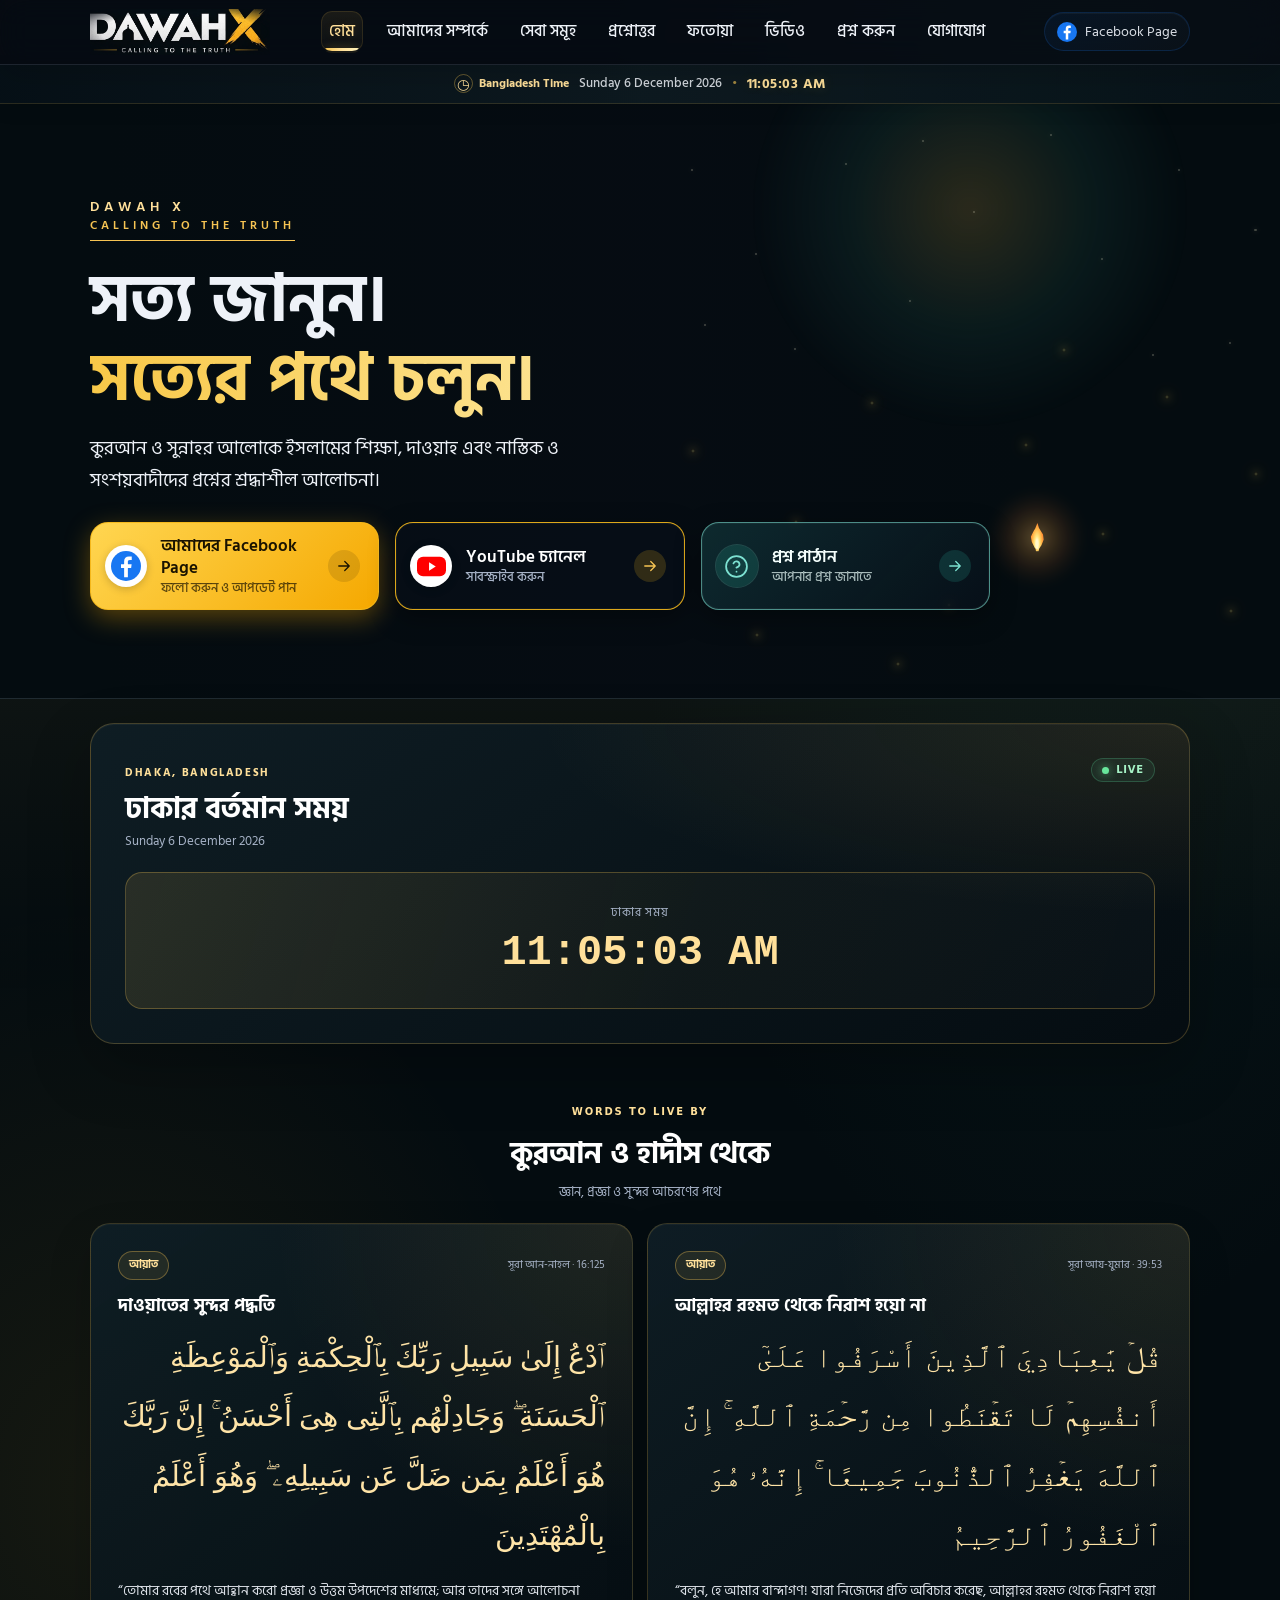
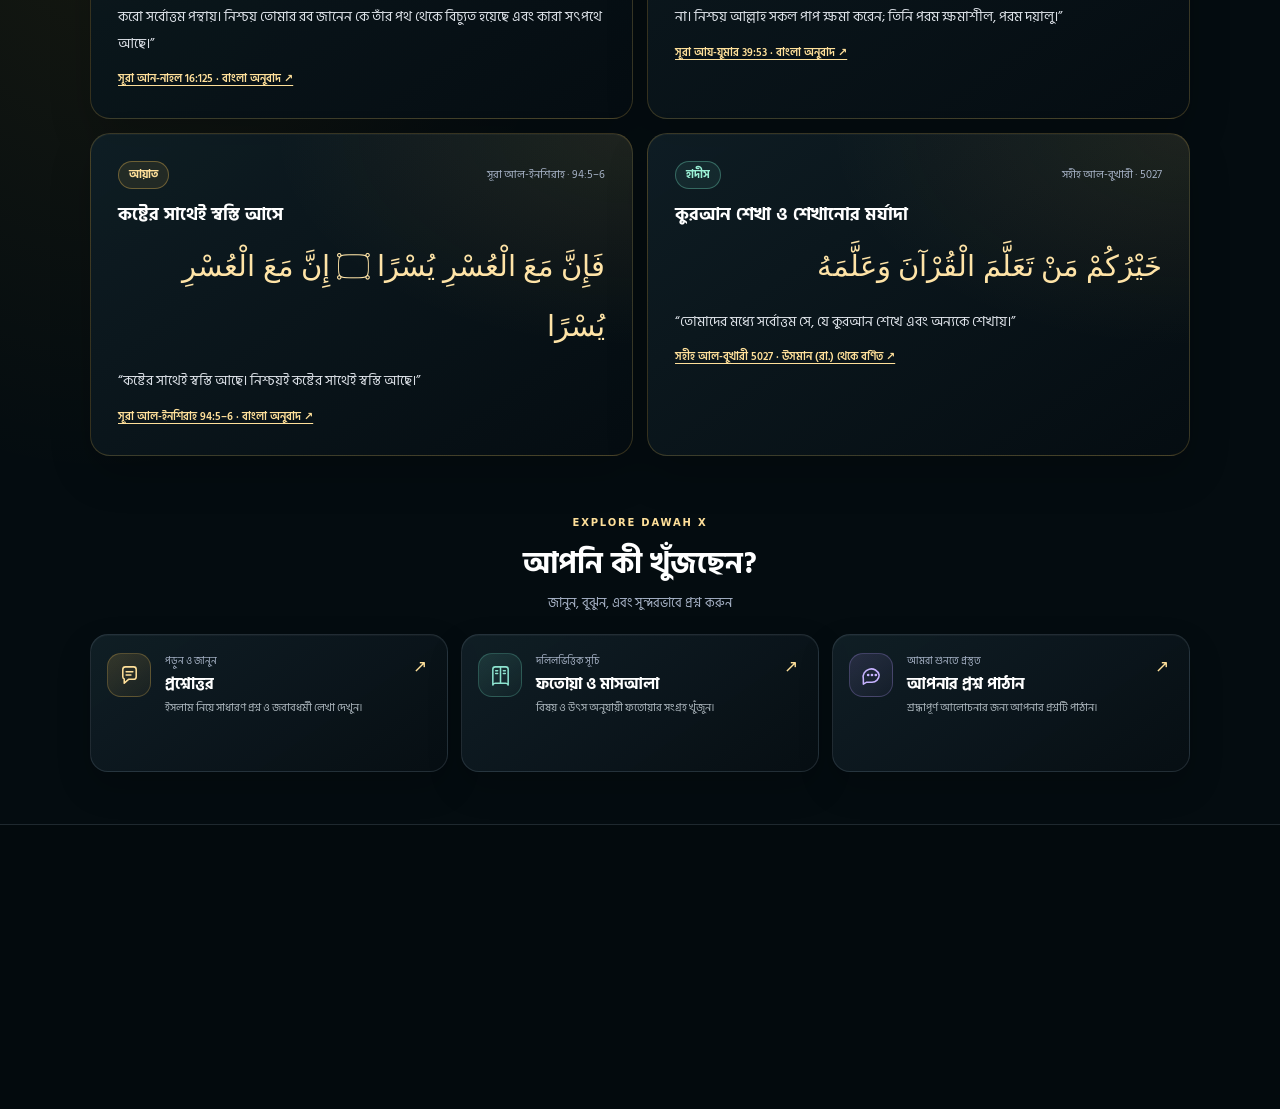
==== index.html @ 162b00ef "Fix site audit issues: broken thumbnails, paths, duplicate/dead files - youtube-videos.json: lowerca" ====
<!DOCTYPE html>

<html lang="bn">
<head>
<meta charset="utf-8"/>
<meta content="width=device-width, initial-scale=1, viewport-fit=cover" name="viewport"/>
<title>DAWAH X — সত্য জানুন, সত্যের পথে চলুন</title>
<meta content="কুরআন ও সুন্নাহর আলোকে ইসলামের শিক্ষা, দাওয়াহ এবং সম্মানজনক প্রশ্নোত্তর।" name="description"/>
<link href="img/e21bda05e5.webp" rel="icon" type="image/webp"/>
<link rel="preconnect" href="https://fonts.googleapis.com"/><link rel="preconnect" href="https://fonts.gstatic.com" crossorigin/><link href="https://fonts.googleapis.com/css2?family=Hind+Siliguri:wght@400;500;600;700&amp;display=swap" rel="stylesheet"/>
<link rel="stylesheet" href="assets/ed69824393.css"/>
<meta content="#08151a" name="theme-color"/><meta content="dark" name="color-scheme"/><meta content="DAWAH X" property="og:site_name"/><meta content="website" property="og:type"/><meta content="bn_BD" property="og:locale"/><meta content="DAWAH X — সত্য জানুন, সত্যের পথে চলুন" property="og:title"/><meta content="কুরআন ও সুন্নাহর আলোকে ইসলামের শিক্ষা, দাওয়াহ এবং সম্মানজনক প্রশ্নোত্তর।" property="og:description"/><meta content="summary" name="twitter:card"/><meta content="DAWAH X — সত্য জানুন, সত্যের পথে চলুন" name="twitter:title"/><meta content="কুরআন ও সুন্নাহর আলোকে ইসলামের শিক্ষা, দাওয়াহ এবং সম্মানজনক প্রশ্নোত্তর।" name="twitter:description"/><link href="favicon.svg" rel="icon" type="image/svg+xml"/></head>
<body data-page="home"><div aria-hidden="true" class="ambient-motion"><i></i><i></i><i></i></div><div aria-hidden="true" class="cursor-light"></div>
<svg aria-hidden="true" height="0" style="position:absolute" width="0">
<symbol id="book" viewbox="0 0 24 24"><path d="M2 4h7a3 3 0 0 1 3 3v13a2 2 0 0 0-2-2H2zM22 4h-7a3 3 0 0 0-3 3v13a2 2 0 0 1 2-2h8z"></path></symbol>
<symbol id="help" viewbox="0 0 24 24"><circle cx="12" cy="12" r="10"></circle><path d="M9.1 9a3 3 0 0 1 5.8 1c0 2-3 3-3 3M12 17h.01"></path></symbol>
<symbol id="wifi" viewbox="0 0 24 24"><path d="M5 12.55a11 11 0 0 1 14 0M1.4 9a16 16 0 0 1 21.2 0M8.5 16.1a6 6 0 0 1 7 0M12 20h.01"></path></symbol>
<symbol id="mosque" viewbox="0 0 24 24"><path d="M12 2v3M5 21v-8a7 7 0 0 1 14 0v8M3 21h18M10 21v-4a2 2 0 0 1 4 0v4"></path></symbol>
<symbol id="users" viewbox="0 0 24 24"><path d="M17 21v-2a4 4 0 0 0-4-4H5a4 4 0 0 0-4 4v2M23 21v-2a4 4 0 0 0-3-3.9M16 3.1a4 4 0 0 1 0 7.8"></path><circle cx="9" cy="7" r="4"></circle></symbol>
<symbol id="grad" viewbox="0 0 24 24"><path d="M22 10 12 5 2 10l10 5 10-5zM6 12v5c3 3 9 3 12 0v-5"></path></symbol>
<symbol id="play" viewbox="0 0 24 24"><rect height="18" rx="2" width="18" x="3" y="3"></rect><path d="m10 8 6 4-6 4z"></path></symbol>
<symbol id="shield" viewbox="0 0 24 24"><path d="M12 22s8-4 8-10V5l-8-3-8 3v7c0 6 8 10 8 10zM9 12l2 2 4-4"></path></symbol>
<symbol id="clock" viewbox="0 0 24 24"><circle cx="12" cy="12" r="10"></circle><path d="M12 6v6l4 2"></path></symbol>
<symbol id="link" viewbox="0 0 24 24"><path d="M10 13a5 5 0 0 0 7.5.5l3-3a5 5 0 0 0-7-7l-1.7 1.7M14 11a5 5 0 0 0-7.5-.5l-3 3a5 5 0 0 0 7 7l1.7-1.7"></path></symbol>
<symbol id="arrow" viewbox="0 0 24 24"><path d="M5 12h14M13 6l6 6-6 6"></path></symbol>
<symbol id="phone" viewbox="0 0 24 24"><path d="M22 16.9v3a2 2 0 0 1-2.2 2 19.8 19.8 0 0 1-8.6-3.1 19.5 19.5 0 0 1-6-6A19.8 19.8 0 0 1 2.1 4.2 2 2 0 0 1 4.1 2h3a2 2 0 0 1 2 1.7c.1 1 .4 1.9.7 2.8a2 2 0 0 1-.5 2.1L8.1 9.9a16 16 0 0 0 6 6l1.3-1.3a2 2 0 0 1 2.1-.4c.9.3 1.8.6 2.8.7a2 2 0 0 1 1.7 2z"></path></symbol>
<symbol id="fb" viewbox="0 0 24 24"><circle cx="12" cy="12" fill="#1877f2" r="12"></circle><path d="M13.5 21v-7.5h2.6l.4-3h-3V8.6c0-.9.3-1.5 1.5-1.5h1.6V4.4c-.3 0-1.2-.1-2.3-.1-2.3 0-3.8 1.4-3.8 3.9v2.3H8v3h2.5V21z" fill="#fff"></path></symbol>
<symbol id="yt" viewbox="0 0 24 24"><rect fill="#f00" height="16" rx="5" width="24" x="0" y="4"></rect><path d="M10 8.5l5.5 3.5-5.5 3.5z" fill="#fff"></path></symbol>
<symbol id="tt" viewbox="0 0 24 24"><circle cx="12" cy="12" fill="#111" r="12"></circle><path d="M13.4 5h2.2c.2 1.6 1.2 2.6 2.9 2.8v2.2c-1 0-2-.3-2.9-.9v4.4a4.2 4.2 0 1 1-4.2-4.2v2.3a1.9 1.9 0 1 0 1.9 1.9z" fill="#fff"></path></symbol>
</svg>
<a class="skip-link" href="#main-content">মূল কনটেন্টে যান</a><header class="top"><div class="wrap bar">
<a href="index.html"><img alt="DAWAH X" class="word" src="img/994f114bee.webp"/></a>
<nav aria-label="প্রধান নেভিগেশন" class="menu" id="menu">
<a aria-current="page" class="on" href="index.html">হোম</a><a href="about.html">আমাদের সম্পর্কে</a><a href="services.html">সেবা সমূহ</a><a href="questions.html">প্রশ্নোত্তর</a><a href="fatwa.html">ফতোয়া</a><a href="videos.html">ভিডিও</a><a href="ask.html">প্রশ্ন করুন</a><a href="contact.html">যোগাযোগ</a>
</nav>
<div class="acts">
<a class="fbp" data-link="facebook" href="https://www.facebook.com/profile.php?id=61595349861689" rel="noopener" target="_self"><svg class="ic"><use href="#fb"></use></svg><span>Facebook Page</span></a>
<button aria-controls="menu" aria-expanded="false" aria-label="মেনু খুলুন" class="burger" id="burger" type="button">☰</button>
</div>
</div></header><div aria-hidden="true" id="scroll-progress"></div><div aria-label="Bangladesh date and time" class="site-clockbar" role="group"><div class="wrap site-clock-inner"><span class="site-clock-label"><span aria-hidden="true" class="site-clock-icon">◷</span>Bangladesh Time</span><time class="site-clock-date" id="site-date" lang="en">Loading date...</time><span aria-hidden="true" class="site-clock-separator">•</span><time class="site-clock-time" id="site-time" lang="en">--:--:-- AM</time></div></div><main id="main-content">
<section class="hero" id="home" style="padding:0"><span aria-hidden="true" class="lantern-fx"><i></i></span><div aria-hidden="true" class="sky-effects"><i class="sky-star" style="--x:54%;--y:11%;--size:2px;--dur:3.1s;--delay:-0.3s"></i><i class="sky-star" style="--x:59%;--y:25%;--size:2px;--dur:4.4s;--delay:-2s"></i><i class="sky-star" style="--x:66%;--y:10%;--size:2px;--dur:3.6s;--delay:-1.7s"></i><i class="sky-star" style="--x:71%;--y:33%;--size:2px;--dur:4s;--delay:-3s"></i><i class="sky-star" style="--x:76%;--y:18%;--size:2.4px;--dur:3s;--delay:-1.1s"></i><i class="sky-star" style="--x:82%;--y:5%;--size:2px;--dur:3.8s;--delay:-2.6s"></i><i class="sky-star" style="--x:86%;--y:26%;--size:2px;--dur:4.3s;--delay:-0.9s"></i><i class="sky-star" style="--x:92%;--y:11%;--size:2px;--dur:3.1s;--delay:-2.2s"></i><i class="sky-star" style="--x:98%;--y:21%;--size:2.5px;--dur:4.5s;--delay:-1.4s"></i><i class="sky-star" style="--x:62%;--y:41%;--size:2px;--dur:3.4s;--delay:-1s"></i><i class="sky-star" style="--x:90%;--y:42%;--size:2px;--dur:3.7s;--delay:-2.5s"></i><i class="sky-star" style="--x:72%;--y:6%;--size:2.4px;--dur:5.1s;--delay:-0.7s"></i><i class="sky-star" style="--x:55%;--y:37%;--size:2px;--dur:4s;--delay:-3.1s"></i><i class="sky-star" style="--x:96%;--y:40%;--size:2px;--dur:3.5s;--delay:-0.4s"></i><span class="firefly" style="--x:54%;--y:58%;--dx:25px;--dy:-32px;--dur:6.8s;--delay:-2.3s"></span><span class="firefly" style="--x:62%;--y:70%;--dx:-20px;--dy:-45px;--dur:8s;--delay:-5s"></span><span class="firefly" style="--x:68%;--y:50%;--dx:-26px;--dy:24px;--dur:7.4s;--delay:-1.2s"></span><span class="firefly" style="--x:74%;--y:84%;--dx:18px;--dy:-38px;--dur:9s;--delay:-6s"></span><span class="firefly" style="--x:80%;--y:57%;--dx:-36px;--dy:28px;--dur:7.8s;--delay:-3.4s"></span><span class="firefly" style="--x:86%;--y:72%;--dx:30px;--dy:-52px;--dur:8.7s;--delay:-4.2s"></span><span class="firefly" style="--x:91%;--y:49%;--dx:-22px;--dy:45px;--dur:7.2s;--delay:-2.8s"></span><span class="firefly" style="--x:96%;--y:85%;--dx:-27px;--dy:-30px;--dur:8.4s;--delay:-5.5s"></span><span class="firefly" style="--x:59%;--y:89%;--dx:28px;--dy:-28px;--dur:7.7s;--delay:-3.8s"></span><span class="firefly" style="--x:70%;--y:94%;--dx:-22px;--dy:-40px;--dur:8.8s;--delay:-2.5s"></span><span class="firefly" style="--x:83%;--y:41%;--dx:24px;--dy:-34px;--dur:7.1s;--delay:-4.7s"></span><span class="firefly" style="--x:98%;--y:62%;--dx:-38px;--dy:27px;--dur:8.2s;--delay:-1.7s"></span><span class="shooting-star one"></span><span class="shooting-star two"></span></div><div class="wrap">
<div class="brandline">DAWAH X<small>CALLING TO THE TRUTH</small></div>
<h1>সত্য জানুন।<span>সত্যের পথে চলুন।</span></h1>
<p class="lead">কুরআন ও সুন্নাহর আলোকে ইসলামের শিক্ষা, দাওয়াহ এবং নাস্তিক ও সংশয়বাদীদের প্রশ্নের শ্রদ্ধাশীল আলোচনা।</p>
<div class="btns">
<a class="btn fill" data-link="facebook" href="https://www.facebook.com/profile.php?id=61595349861689" rel="noopener" target="_self"><span class="fbi"><svg class="ic"><use href="#fb"></use></svg></span><span class="tx"><b>আমাদের Facebook Page</b><small>ফলো করুন ও আপডেট পান</small></span><span class="arr"><span><svg class="i"><use href="#arrow"></use></svg></span></span></a>
<a class="btn ghost youtube-hero" data-link="youtube" href="https://www.youtube.com/@ead-s3b" rel="noopener" target="_self"><span class="yti"><svg class="ic"><use href="#yt"></use></svg></span><span class="tx"><b>YouTube চ্যানেল</b><small>সাবস্ক্রাইব করুন</small></span><span class="arr"><span><svg class="i"><use href="#arrow"></use></svg></span></span></a><a class="btn ghost ask-hero" href="ask.html"><span class="qbi"><svg class="i"><use href="#help"></use></svg></span><span class="tx"><b>প্রশ্ন পাঠান</b><small>আপনার প্রশ্ন জানাতে</small></span><span class="arr"><span><svg class="i"><use href="#arrow"></use></svg></span></span></a></div>
</div></section><div aria-labelledby="dhaka-clock-title" class="dhaka-clock-band" id="dhaka-clock"><div class="wrap"><div class="dhaka-clock-card"><div class="dhaka-clock-head"><div><span class="dhaka-clock-eyebrow">DHAKA, BANGLADESH</span><h2 id="dhaka-clock-title">ঢাকার বর্তমান সময়</h2><p class="dhaka-clock-date"><time id="dhaka-clock-date" lang="en">Loading today’s date…</time></p></div><span class="dhaka-clock-live"><i></i> LIVE</span></div><div class="dhaka-clock-panel"><div class="dhaka-clock-face"><span>ঢাকার সময়</span><time id="dhaka-live-time" lang="en">--:--:-- AM</time></div></div></div></div></div><div aria-labelledby="guidance-title" class="daily-guidance" id="daily-guidance"><div class="wrap"><div class="guidance-heading"><span>WORDS TO LIVE BY</span><h2 id="guidance-title">কুরআন ও হাদীস থেকে</h2><p>জ্ঞান, প্রজ্ঞা ও সুন্দর আচরণের পথে</p></div><div class="guidance-grid"><article class="guidance-card"><div class="guidance-topline"><span class="guidance-mark">আয়াত</span><span class="guidance-reference">সূরা আন-নাহল · 16:125</span></div><h3>দাওয়াতের সুন্দর পদ্ধতি</h3><p class="guidance-arabic" dir="rtl" lang="ar">ٱدْعُ إِلَىٰ سَبِيلِ رَبِّكَ بِٱلْحِكْمَةِ وَٱلْمَوْعِظَةِ ٱلْحَسَنَةِ ۖ وَجَادِلْهُم بِٱلَّتِى هِىَ أَحْسَنُ ۚ إِنَّ رَبَّكَ هُوَ أَعْلَمُ بِمَن ضَلَّ عَن سَبِيلِهِۦ ۖ وَهُوَ أَعْلَمُ بِالْمُهْتَدِينَ</p><p class="guidance-translation">“তোমার রবের পথে আহ্বান করো প্রজ্ঞা ও উত্তম উপদেশের মাধ্যমে; আর তাদের সঙ্গে আলোচনা করো সর্বোত্তম পন্থায়। নিশ্চয় তোমার রব জানেন কে তাঁর পথ থেকে বিচ্যুত হয়েছে এবং কারা সৎপথে আছে।”</p><a class="guidance-source" href="https://www.hadithbd.com/quran/link/?id=2026" rel="noopener" target="_blank">সূরা আন-নাহল 16:125 · বাংলা অনুবাদ ↗</a></article><article class="guidance-card"><div class="guidance-topline"><span class="guidance-mark">আয়াত</span><span class="guidance-reference">সূরা আয-যুমার · 39:53</span></div><h3>আল্লাহর রহমত থেকে নিরাশ হয়ো না</h3><p class="guidance-arabic" dir="rtl" lang="ar">قُلۡ يَٰعِبَادِيَ ٱلَّذِينَ أَسْرَفُوا عَلَىٰٓ أَنفُسِهِمۡ لَا تَقۡنَطُوا مِن رَّحۡمَةِ ٱللَّهِ ۚ إِنَّ ٱللَّهَ يَغۡفِرُ ٱلذُّنُوبَ جَمِيعًا ۚ إِنَّهُۥ هُوَ ٱلْغَفُورُ ٱلرَّحِيمُ</p><p class="guidance-translation">“বলুন, হে আমার বান্দাগণ! যারা নিজেদের প্রতি অবিচার করেছ, আল্লাহর রহমত থেকে নিরাশ হয়ো না। নিশ্চয় আল্লাহ সকল পাপ ক্ষমা করেন; তিনি পরম ক্ষমাশীল, পরম দয়ালু।”</p><a class="guidance-source" href="https://www.hadithbd.com/quran/az-zumar/53" rel="noopener" target="_blank">সূরা আয-যুমার 39:53 · বাংলা অনুবাদ ↗</a></article><article class="guidance-card"><div class="guidance-topline"><span class="guidance-mark">আয়াত</span><span class="guidance-reference">সূরা আল-ইনশিরাহ · 94:5–6</span></div><h3>কষ্টের সাথেই স্বস্তি আসে</h3><p class="guidance-arabic" dir="rtl" lang="ar">فَإِنَّ مَعَ الْعُسْرِ يُسْرًا ۝ إِنَّ مَعَ الْعُسْرِ يُسْرًا</p><p class="guidance-translation">“কষ্টের সাথেই স্বস্তি আছে। নিশ্চয়ই কষ্টের সাথেই স্বস্তি আছে।”</p><a class="guidance-source" href="https://www.hadithbd.com/quran/ash-sharh/5" rel="noopener" target="_blank">সূরা আল-ইনশিরাহ 94:5–6 · বাংলা অনুবাদ ↗</a></article><article class="guidance-card"><div class="guidance-topline"><span class="guidance-mark hadith-mark">হাদীস</span><span class="guidance-reference">সহীহ আল-বুখারী · 5027</span></div><h3>কুরআন শেখা ও শেখানোর মর্যাদা</h3><p class="guidance-arabic" dir="rtl" lang="ar">خَيْرُكُمْ مَنْ تَعَلَّمَ الْقُرْآنَ وَعَلَّمَهُ</p><p class="guidance-translation">“তোমাদের মধ্যে সর্বোত্তম সে, যে কুরআন শেখে এবং অন্যকে শেখায়।”</p><a class="guidance-source" href="https://sunnah.com/bukhari:5027" rel="noopener" target="_blank">সহীহ আল-বুখারী 5027 · উসমান (রা.) থেকে বর্ণিত ↗</a></article></div></div></div><div aria-labelledby="discover-title" class="home-discover" id="home-discover"><div class="wrap"><div class="discover-heading"><span>EXPLORE DAWAH X</span><h2 id="discover-title">আপনি কী খুঁজছেন?</h2><p>জানুন, বুঝুন, এবং সুন্দরভাবে প্রশ্ন করুন</p></div><div class="discover-grid"><a class="discover-card" href="questions.html"><span aria-hidden="true" class="discover-icon"><svg fill="none" viewbox="0 0 24 24"><path d="M5 5.75A2.75 2.75 0 0 1 7.75 3h8.5A2.75 2.75 0 0 1 19 5.75v7.5A2.75 2.75 0 0 1 16.25 16H11l-4.5 4v-4.3A2.75 2.75 0 0 1 5 13.25z"></path><path d="M8.5 8h7M8.5 11.5h5"></path></svg></span><span class="discover-copy"><small>পড়ুন ও জানুন</small><b>প্রশ্নোত্তর</b><span>ইসলাম নিয়ে সাধারণ প্রশ্ন ও জবাবধর্মী লেখা দেখুন।</span></span><span aria-hidden="true" class="discover-arrow">↗</span></a><a class="discover-card" href="fatwa.html"><span aria-hidden="true" class="discover-icon teal-icon"><svg fill="none" viewbox="0 0 24 24"><path d="M4 5.5A2.5 2.5 0 0 1 6.5 3H12v17H6.5A2.5 2.5 0 0 0 4 22zM20 5.5A2.5 2.5 0 0 0 17.5 3H12v17h5.5A2.5 2.5 0 0 1 20 22z"></path><path d="M7 7h2M15 7h2M7 10h2M15 10h2"></path></svg></span><span class="discover-copy"><small>দলিলভিত্তিক সূচি</small><b>ফতোয়া ও মাসআলা</b><span>বিষয় ও উৎস অনুযায়ী ফতোয়ার সংগ্রহ খুঁজুন।</span></span><span aria-hidden="true" class="discover-arrow">↗</span></a><a class="discover-card" href="ask.html"><span aria-hidden="true" class="discover-icon violet-icon"><svg fill="none" viewbox="0 0 24 24"><path d="M20 11.5a7.5 7.5 0 0 1-7.5 7.5H7l-3.5 2v-5.2A7.5 7.5 0 1 1 20 11.5Z"></path><path d="M8.5 11.5h.01M12.5 11.5h.01M16.5 11.5h.01" stroke-width="2.8"></path></svg></span><span class="discover-copy"><small>আমরা শুনতে প্রস্তুত</small><b>আপনার প্রশ্ন পাঠান</b><span>শ্রদ্ধাপূর্ণ আলোচনার জন্য আপনার প্রশ্নটি পাঠান।</span></span><span aria-hidden="true" class="discover-arrow">↗</span></a></div></div></div>
<section id="services"><div class="wrap">
<div class="title"><h2>আমাদের সেবা সমূহ</h2><p>আপনার জানার অধিকার আছে, আমরা চেষ্টা করি সঠিক তথ্য পৌঁছে দিতে।</p></div>
<div class="grid">
<div class="card"><svg class="i"><use href="#book"></use></svg><h3>কুরআন ও সুন্নাহর শিক্ষা</h3><p>আয়াতের ব্যাখ্যা, সহিহ হাদিস, দলিলসহ আলোচনা।</p></div>
<div class="card"><svg class="i"><use href="#help"></use></svg><h3>নাস্তিকদের প্রশ্নের উত্তর</h3><p>দুর্ভোগের সমস্যা, ধর্ম ও বিজ্ঞান, নৈতিকতা: যেকোনো প্রশ্ন নির্দ্বিধায় করুন।</p></div>
<div class="card"><svg class="i"><use href="#book"></use></svg><h3>ফতোয়া ও মাসায়েল</h3><p>ছালাত, বিবাহ, হালাল-হারাম, লেনদেনসহ দৈনন্দিন জীবনের প্রশ্নের উত্তর।</p></div>
<div class="card"><svg class="i"><use href="#mosque"></use></svg><h3>তাওহীদ ও আকীদাহ</h3><p>আল্লাহর পরিচয়, ঈমান, শিরক ও বিদআত সম্পর্কে শিক্ষা।</p></div>
<div class="card"><svg class="i"><use href="#users"></use></svg><h3>ইসলামের সঠিক পরিচয়</h3><p>ইসলাম আসলে কী বলে, ভুল ধারণা ও প্রচলিত আপত্তির যুক্তিসংগত উত্তর।</p></div>
<div class="card"><svg class="i"><use href="#grad"></use></svg><h3>স্রষ্টার অস্তিত্ব: যুক্তি ও দর্শন</h3><p>সৃষ্টি, কার্যকারণ, মহাবিশ্বের সূক্ষ্ম ভারসাম্য ও স্রষ্টার পক্ষে যুক্তিসমূহ।</p></div>
<div class="card"><svg class="i"><use href="#play"></use></svg><h3>Islamic Reminder</h3><p>ছোট ছোট ভিডিও, আয়াত, হাদিস, ওয়াজ ও অনুপ্রেরণা।</p></div>
<div class="card"><svg class="i"><use href="#shield"></use></svg><h3>সম্মান ও সততা</h3><p>ঠাট্টা বা আক্রমণ নয়; কুরআন, সহিহ সুন্নাহ ও নির্ভরযোগ্য উৎসের আলোকে যুক্তি ও সৌজন্যের সাথে আলোচনা।</p></div>
</div>
</div></section>
<section id="qa" style="padding-top:0"><div class="wrap">
<div class="title"><h2>প্রশ্নোত্তর লাইব্রেরি</h2><p>নাস্তিক্যবাদ, কুরআন, বিজ্ঞান, নারী, হাদিসসহ নানা বিষয়ে প্রচলিত প্রশ্নের বিস্তারিত উত্তর পড়ুন।</p></div>
<div class="qtools"><input id="qsearch" placeholder="প্রশ্ন খুঁজুন..." type="search"/></div>
<div class="qchips" id="qchips"></div>
<div class="qgrid" id="qgrid"></div>
<div class="qmorewrap"><button class="qmore" id="qmore" type="button">আরও দেখুন</button></div>
<p class="qnote">লেখাগুলো <a href="https://www.response-to-anti-islam.com/posts" rel="noopener" target="_blank">response-to-anti-islam.com</a>, <a href="https://www.frommuslims.com/all-posts/" rel="noopener" target="_blank">frommuslims.com</a>, <a href="https://www.insightzonebd.com/blog" rel="noopener" target="_blank">insightzonebd.com</a> ও <a href="https://islamicauthors.com/article" rel="noopener" target="_blank">islamicauthors.com</a>-এর। বিস্তারিত পড়তে কার্ডে ক্লিক করুন। লেখার স্বত্ব মূল লেখক ও ওয়েবসাইটের।</p>
</div></section>
<section id="fatwa" style="padding-top:0"><div class="wrap">
<div class="title"><h2>ফতোয়া</h2><p>কুরআন ও ছহীহ হাদীছের আলোকে দৈনন্দিন জীবনের মাসআলা-মাসায়েল। মূল ফতোয়া পড়তে কার্ডে ক্লিক করুন।</p></div>
<div class="qtools"><input id="fsearch" placeholder="ফতোয়া খুঁজুন..." type="search"/></div>
<div class="qchips" id="fchips"></div>
<div class="qgrid" id="fgrid"></div>
<div class="qmorewrap"><button class="qmore" id="fmore" type="button">আরও দেখুন</button></div>
<p class="qnote">ফতোয়াগুলো <a href="https://at-tahreek.com/" rel="noopener" target="_blank">at-tahreek.com</a> ও <a href="https://al-itisam.com/" rel="noopener" target="_blank">al-itisam.com</a> থেকে সংকলিত। বিস্তারিত ও দলীলসহ পড়তে মূল লিংকে যান। লেখার স্বত্ব মূল লেখক ও ওয়েবসাইটের।</p>
</div></section><section id="videos" style="padding-top:0"><div class="wrap">
<div class="title"><h2>আমাদের ভিডিও</h2><p>DAWAH X, প্রফেসর ড. আবু বকর মুহাম্মাদ যাকারিয়া, সালাফী মানহাজ 2 এবং Peace TV Bangla চ্যানেলের 5,000টি সংরক্ষিত ভিডিও—একসাথে দেখুন। প্রতি পৃষ্ঠায় 20টি ভিডিও; নতুন আপলোড স্বয়ংক্রিয়ভাবে যুক্ত হবে না।</p></div>
<div class="channel-bar" data-reveal="">
<div class="channel-left"><div class="channel-avatar"><img alt="DAWAH X YouTube channel logo" decoding="async" loading="lazy" src="img/7fba49f08a.webp"/></div><div><b>DAWAH X</b><small>চারটি YouTube চ্যানেলের ভিডিও</small></div></div>
<a class="subscribe-btn" href="https://www.youtube.com/@ead-s3b?sub_confirmation=1" rel="noopener" target="_self">সাবস্ক্রাইব করুন <span aria-hidden="true">↗</span></a>
</div>
<div class="video-grid">
<article class="video-card" data-reveal=""><button aria-label="কসর সালাত। অফিস/নিজ বাড়িতে কসর হয়? প্রফেসর ড. আবু বকর মুহাম্মাদ যাকারিয়া — ভিডিওটি এই পেজে চালান" class="video-preview" data-video-id="-DF4suol3-M" data-video-title="কসর সালাত। অফিস/নিজ বাড়িতে কসর হয়? প্রফেসর ড. আবু বকর মুহাম্মাদ যাকারিয়া" type="button"><img alt="কসর সালাত। অফিস/নিজ বাড়িতে কসর হয়? প্রফেসর ড. আবু বকর মুহাম্মাদ যাকারিয়া — ভিডিও thumbnail" decoding="async" loading="lazy" src="video-thumb--df4suol3-m.jpg"/><span aria-hidden="true" class="play-button"><svg viewbox="0 0 24 24"><path d="M8 5v14l11-7z"></path></svg></span></button><div class="video-info"><span class="video-channel-label">Professor Dr. Abubakar Muhammad Zakaria</span><h3>কসর সালাত। অফিস/নিজ বাড়িতে কসর হয়? প্রফেসর ড. আবু বকর মুহাম্মাদ যাকারিয়া</h3><time datetime="2026-10-15">October 15, 2026</time><span class="video-inline-note">ভিডিওটি এই পেজেই চলবে</span></div></article>
<article class="video-card" data-reveal=""><button aria-label="কোন ছোঁয়াচে রোগ নেই এই হাদীসের ব্যাখ্যা। শাইখ প্রফেসর ড আবু বকর মুহাম্মাদ যাকারিয়া। — ভিডিওটি এই পেজে চালান" class="video-preview" data-video-id="AnUGxmqHPJk" data-video-title="কোন ছোঁয়াচে রোগ নেই এই হাদীসের ব্যাখ্যা। শাইখ প্রফেসর ড আবু বকর মুহাম্মাদ যাকারিয়া।" type="button"><img alt="কোন ছোঁয়াচে রোগ নেই এই হাদীসের ব্যাখ্যা। শাইখ প্রফেসর ড আবু বকর মুহাম্মাদ যাকারিয়া। — ভিডিও thumbnail" decoding="async" loading="lazy" src="dawahx-video.jpg"/><span aria-hidden="true" class="play-button"><svg viewbox="0 0 24 24"><path d="M8 5v14l11-7z"></path></svg></span></button><div class="video-info"><span class="video-channel-label">DAWAH X</span><h3>কোন ছোঁয়াচে রোগ নেই এই হাদীসের ব্যাখ্যা। শাইখ প্রফেসর ড আবু বকর মুহাম্মাদ যাকারিয়া।</h3><time datetime="2026-10-15">October 15, 2026</time><span class="video-inline-note">ভিডিওটি এই পেজেই চলবে</span></div></article>
<article class="video-card" data-reveal=""><button aria-label="এআই(AI) দিয়ে ছবি তৈরি করার বিধান কি? প্রফেসর ড. আবু বকর মুহাম্মাদ যাকারিয়া  #abubakarzakaria #reels — ভিডিওটি এই পেজে চালান" class="video-preview" data-video-id="wcBmPHNSOK0" data-video-title="এআই(AI) দিয়ে ছবি তৈরি করার বিধান কি? প্রফেসর ড. আবু বকর মুহাম্মাদ যাকারিয়া  #abubakarzakaria #reels" type="button"><img alt="এআই(AI) দিয়ে ছবি তৈরি করার বিধান কি? প্রফেসর ড. আবু বকর মুহাম্মাদ যাকারিয়া  #abubakarzakaria #reels — ভিডিও thumbnail" decoding="async" loading="lazy" src="https://i.ytimg.com/vi/wcBmPHNSOK0/hqdefault.jpg" onerror="this.onerror=null;this.src='dawahx-video.jpg';"/><span aria-hidden="true" class="play-button"><svg viewbox="0 0 24 24"><path d="M8 5v14l11-7z"></path></svg></span></button><div class="video-info"><span class="video-channel-label">Professor Dr. Abubakar Muhammad Zakaria</span><h3>এআই(AI) দিয়ে ছবি তৈরি করার বিধান কি? প্রফেসর ড. আবু বকর মুহাম্মাদ যাকারিয়া  #abubakarzakaria #reels</h3><time datetime="2026-10-15">October 15, 2026</time><span class="video-inline-note">ভিডিওটি এই পেজেই চলবে</span></div></article>
<article class="video-card" data-reveal=""><button aria-label="এজেন্ট বিকাশে গ্রাহকের কিছু খুচরা টাকা থেকে যায়, এক্ষেত্রে কি করণীয়? — ভিডিওটি এই পেজে চালান" class="video-preview" data-video-id="SEkTfikefy0" data-video-title="এজেন্ট বিকাশে গ্রাহকের কিছু খুচরা টাকা থেকে যায়, এক্ষেত্রে কি করণীয়?" type="button"><img alt="এজেন্ট বিকাশে গ্রাহকের কিছু খুচরা টাকা থেকে যায়, এক্ষেত্রে কি করণীয়? — ভিডিও thumbnail" decoding="async" loading="lazy" src="video-thumb-sektfikefy0.jpg"/><span aria-hidden="true" class="play-button"><svg viewbox="0 0 24 24"><path d="M8 5v14l11-7z"></path></svg></span></button><div class="video-info"><span class="video-channel-label">Professor Dr. Abubakar Muhammad Zakaria</span><h3>এজেন্ট বিকাশে গ্রাহকের কিছু খুচরা টাকা থেকে যায়, এক্ষেত্রে কি করণীয়?</h3><time datetime="2026-10-14">October 14, 2026</time><span class="video-inline-note">ভিডিওটি এই পেজেই চলবে</span></div></article>
<article class="video-card" data-reveal=""><button aria-label="তাওবা করার পরেও একই পাপ বারবার করে ফেলি...  #abubakarzakaria #shorts #reels #shortsfeed — ভিডিওটি এই পেজে চালান" class="video-preview" data-video-id="pBe5NHnTSrM" data-video-title="তাওবা করার পরেও একই পাপ বারবার করে ফেলি...  #abubakarzakaria #shorts #reels #shortsfeed" type="button"><img alt="তাওবা করার পরেও একই পাপ বারবার করে ফেলি...  #abubakarzakaria #shorts #reels #shortsfeed — ভিডিও thumbnail" decoding="async" loading="lazy" src="https://i.ytimg.com/vi/pBe5NHnTSrM/hqdefault.jpg" onerror="this.onerror=null;this.src='dawahx-video.jpg';"/><span aria-hidden="true" class="play-button"><svg viewbox="0 0 24 24"><path d="M8 5v14l11-7z"></path></svg></span></button><div class="video-info"><span class="video-channel-label">Professor Dr. Abubakar Muhammad Zakaria</span><h3>তাওবা করার পরেও একই পাপ বারবার করে ফেলি...  #abubakarzakaria #shorts #reels #shortsfeed</h3><time datetime="2026-10-14">October 14, 2026</time><span class="video-inline-note">ভিডিওটি এই পেজেই চলবে</span></div></article>
<article class="video-card" data-reveal=""><button aria-label="যারা জোহরের আগের ও পরের সুন্নাত পরে না... প্রফেসর ড. আবু বকর মুহাম্মাদ যাকারিয়া — ভিডিওটি এই পেজে চালান" class="video-preview" data-video-id="92J5Dxl10EM" data-video-title="যারা জোহরের আগের ও পরের সুন্নাত পরে না... প্রফেসর ড. আবু বকর মুহাম্মাদ যাকারিয়া" type="button"><img alt="যারা জোহরের আগের ও পরের সুন্নাত পরে না... প্রফেসর ড. আবু বকর মুহাম্মাদ যাকারিয়া — ভিডিও thumbnail" decoding="async" loading="lazy" src="video-thumb-92j5dxl10em.jpg"/><span aria-hidden="true" class="play-button"><svg viewbox="0 0 24 24"><path d="M8 5v14l11-7z"></path></svg></span></button><div class="video-info"><span class="video-channel-label">Professor Dr. Abubakar Muhammad Zakaria</span><h3>যারা জোহরের আগের ও পরের সুন্নাত পরে না... প্রফেসর ড. আবু বকর মুহাম্মাদ যাকারিয়া</h3><time datetime="2026-10-13">October 13, 2026</time><span class="video-inline-note">ভিডিওটি এই পেজেই চলবে</span></div></article>
<article class="video-card" data-reveal=""><button aria-label="সাপ্তাহিক দারস কিতাব : خلق أفعال العباد (পর্ব-০৪) বিষয় : الْقُرْآنُ مَخْلُوقٌ — ভিডিওটি এই পেজে চালান" class="video-preview" data-video-id="WLchz4Pxktc" data-video-title="সাপ্তাহিক দারস কিতাব : خلق أفعال العباد (পর্ব-০৪) বিষয় : الْقُرْآنُ مَخْلُوقٌ" type="button"><img alt="সাপ্তাহিক দারস কিতাব : خلق أفعال العباد (পর্ব-০৪) বিষয় : الْقُرْآنُ مَخْلُوقٌ — ভিডিও thumbnail" decoding="async" loading="lazy" src="video-thumb-wlchz4pxktc.jpg"/><span aria-hidden="true" class="play-button"><svg viewbox="0 0 24 24"><path d="M8 5v14l11-7z"></path></svg></span></button><div class="video-info"><span class="video-channel-label">Professor Dr. Abubakar Muhammad Zakaria</span><h3>সাপ্তাহিক দারস কিতাব : خلق أفعال العباد (পর্ব-04) বিষয় : الْقُرْآنُ مَخْلُوقٌ</h3><time datetime="2026-10-13">October 13, 2026</time><span class="video-inline-note">ভিডিওটি এই পেজেই চলবে</span></div></article>
<article class="video-card" data-reveal=""><button aria-label="মধুতে শিফা আছে, কিন্তু ডায়াবেটিসের রোগীরা খেতে পারে না কেন? প্রফেসর ড. আবু বকর মুহাম্মাদ যাকারিয়া — ভিডিওটি এই পেজে চালান" class="video-preview" data-video-id="6tpsN0-_DMU" data-video-title="মধুতে শিফা আছে, কিন্তু ডায়াবেটিসের রোগীরা খেতে পারে না কেন? প্রফেসর ড. আবু বকর মুহাম্মাদ যাকারিয়া" type="button"><img alt="মধুতে শিফা আছে, কিন্তু ডায়াবেটিসের রোগীরা খেতে পারে না কেন? প্রফেসর ড. আবু বকর মুহাম্মাদ যাকারিয়া — ভিডিও thumbnail" decoding="async" loading="lazy" src="video-thumb-6tpsn0-_dmu.jpg"/><span aria-hidden="true" class="play-button"><svg viewbox="0 0 24 24"><path d="M8 5v14l11-7z"></path></svg></span></button><div class="video-info"><span class="video-channel-label">Professor Dr. Abubakar Muhammad Zakaria</span><h3>মধুতে শিফা আছে, কিন্তু ডায়াবেটিসের রোগীরা খেতে পারে না কেন? প্রফেসর ড. আবু বকর মুহাম্মাদ যাকারিয়া</h3><time datetime="2026-10-12">October 12, 2026</time><span class="video-inline-note">ভিডিওটি এই পেজেই চলবে</span></div></article>
</div>
<p class="video-footnote">ভিডিও কার্ডে চাপলে এই পেজেই চলবে · <a href="https://www.youtube.com/@ead-s3b/videos" rel="noopener" target="_blank">DAWAH X <span aria-hidden="true">↗</span></a> · <a href="https://www.youtube.com/@AbuBakarMdZakaria/videos" rel="noopener" target="_blank">Professor Dr. Abubakar <span aria-hidden="true">↗</span></a> · <a href="https://www.youtube.com/@salafimanhaz.2/videos" rel="noopener" target="_blank">Salafi Manhaj 2 <span aria-hidden="true">↗</span></a> · <a href="https://www.youtube.com/@PeaceTVprogram/videos" rel="noopener" target="_blank">Peace TV Bangla <span aria-hidden="true">↗</span></a></p>
</div></section>
<section id="ask" style="padding-top:0"><div class="wrap">
<div class="title"><h2>আপনার প্রশ্ন পাঠান</h2><p>ইসলাম, স্রষ্টা বা ধর্ম নিয়ে যেকোনো প্রশ্ন বা সংশয় নির্দ্বিধায় জানান। নাম গোপন রাখতে পারেন।</p></div>
<div class="askbox">
<div class="two">
<div><label for="an">আপনার নাম <small>(ঐচ্ছিক)</small></label><input id="an" placeholder="নাম বা ছদ্মনাম"/></div>
<div><label for="ac">ইমেইল / ফোন <small>(ঐচ্ছিক, উত্তর পেতে)</small></label><input id="ac" placeholder="যোগাযোগের মাধ্যম"/></div>
</div>
<label for="at">বিষয়</label>
<select id="at"><option>স্রষ্টার অস্তিত্ব / নাস্তিকতা</option><option>কুরআন</option><option>হাদিস</option><option>বিজ্ঞান ও ধর্ম</option><option>নারী / নৈতিকতা</option><option>অন্যান্য</option></select>
<label for="aq">আপনার প্রশ্ন</label>
<textarea id="aq" placeholder="আপনার প্রশ্ন বা সংশয় এখানে লিখুন..."></textarea>
<button class="askbtn" id="askbtn" type="button">প্রশ্ন পাঠান</button>
<div id="askm"></div>
<p class="qnote" style="text-align:left;margin-top:6px">আপনার প্রশ্ন সরাসরি DAWAH X টিমের কাছে জমা হয়। উত্তর পেতে চাইলে ইমেইল বা ফোন নম্বর দিন।<span style="position:absolute;left:-9999px" aria-hidden="true"><label>ফাঁকা রাখুন <input id="abot" tabindex="-1" autocomplete="off"/></label></span></p>
</div>
</div></section>
<section id="about" style="padding-top:10px"><div class="wrap about">
<div class="about-header">
<div class="about-brand"><img alt="DAWAH X" class="word" src="img/994f114bee.webp"/></div>
<div class="about-intro"><span class="about-eyebrow">DAWAH X · আমাদের পরিচয়</span><h3>আমাদের সম্পর্কে</h3><p>DAWAH X হলো একটি ইসলামিক দাওয়াহ প্ল্যাটফর্ম, যার লক্ষ্য কুরআন ও সুন্নাহর আলোকে ইসলামকে সহজভাবে মানুষের কাছে পৌঁছে দেওয়া।</p></div>
</div>
<details class="about-section" open=""><summary class="about-section-head"><span class="about-kicker">আমাদের পদ্ধতি</span><h4>আমরা কীভাবে কাজ করি</h4></summary><div class="about-section-content"><div class="about-method-grid">
<article class="about-point"><h5>হিকমত ও নম্রতার সাথে</h5><p class="about-arabic" dir="rtl" lang="ar">ادْعُ إِلَىٰ سَبِيلِ رَبِّكَ بِالْحِكْمَةِ وَالْمَوْعِظَةِ الْحَسَنَةِ ۖ وَجَادِلْهُم بِالَّتِي هِيَ أَحْسَنُ</p><p>অর্থাৎ “তুমি তোমার রবের পথে আহ্বান করো হিকমত ও সুন্দর উপদেশের মাধ্যমে, আর তাদের সাথে বিতর্ক করো উত্তম পন্থায়”</p><small class="about-citation">সূরা আন-নাহল 16:125</small></article>
<article class="about-point"><h5>জবরদস্তি ছাড়া</h5><p class="about-arabic" dir="rtl" lang="ar">لَا إِكْرَاهَ فِي الدِّينِ</p><p>“দ্বীনের ব্যাপারে কোনো জবরদস্তি নেই।” আমাদের কাজ সত্যকে সুন্দরভাবে সামনে রাখা; গ্রহণ করা বা না করা প্রত্যেকের নিজের সিদ্ধান্ত।</p><small class="about-citation">সূরা আল-বাক্বারাহ 2:256</small></article>
<article class="about-point"><h5>পৌঁছে দেওয়ার দায়িত্ব থেকে</h5><p>রাসূলুল্লাহ ﷺ বলেছেন:</p><p class="about-arabic" dir="rtl" lang="ar">بَلِّغُوا عَنِّي وَلَوْ آيَةً</p><p>“আমার পক্ষ থেকে পৌঁছে দাও, যদি একটি আয়াতও হয়।”</p><small class="about-citation">সহীহ বুখারী 3461</small></article>
<article class="about-point"><h5>সর্বোত্তম কাজ মনে করে</h5><p class="about-arabic" dir="rtl" lang="ar">وَمَنْ أَحْسَنُ قَوْلًا مِّمَّن دَعَا إِلَى اللَّهِ وَعَمِلَ صَالِحًا وَقَالَ إِنَّنِي مِنَ الْمُسْلِمِينَ</p><p>“তার চেয়ে উত্তম কথা আর কার, যে আল্লাহর দিকে আহ্বান করে, সৎকর্ম করে এবং বলে, ‘আমি তো মুসলিমদের একজন’?”</p><small class="about-citation">সূরা ফুসসিলাত 41:33</small></article>
</div></div></details>
<div class="about-lower-grid">
<details class="about-section" open=""><summary class="about-section-head"><span class="about-kicker">আমাদের কাজ</span><h4>আমরা যা করি</h4></summary><div class="about-section-content"><ul class="about-list"><li>মুসলিমদের জন্য কুরআন, হাদীছ ও ঈমান-আকীদা বিষয়ে সহজ শিক্ষা ও রিমাইন্ডার</li><li>নাস্তিক, সংশয়বাদী ও ধর্ম নিয়ে প্রশ্ন আছে এমন মানুষের প্রশ্নকে সম্মান করে যুক্তি ও দলিলের সাথে উত্তর দেওয়ার চেষ্টা</li><li>প্রশ্নোত্তর ও ফতোয়ার নির্ভরযোগ্য উৎসের লিংক এক জায়গায় সাজিয়ে দেওয়া</li></ul></div></details>
<details class="about-section" open=""><summary class="about-section-head"><span class="about-kicker">আমাদের অঙ্গীকার</span><h4>আমাদের নীতি</h4></summary><div class="about-section-content"><ul class="about-list"><li>প্রশ্ন করা দোষের নয়, জানার অধিকার সবার আছে</li><li>কাউকে ঠাট্টা বা আক্রমণ করি না</li><li>কুরআন, সহীহ সুন্নাহ ও নির্ভরযোগ্য উৎসের আলোকে কথা বলি</li><li>উত্তর না জানলে সরাসরি স্বীকার করি, জেনে জানানোর চেষ্টা করি</li><li>আমরা নিজে ফতোয়া দিই না; নির্ভরযোগ্য আলেমদের উত্তরের লিংক দিই</li></ul></div></details>
</div>
<p class="about-closing">Better Muslim, A Brighter Tomorrow.</p>
</div></section>
<section id="contact" style="padding-top:0"><div class="wrap">
<div class="title"><h2>যোগাযোগ</h2><p>প্রশ্ন, পরামর্শ বা দাওয়াহ-সংক্রান্ত যেকোনো বিষয়ে সরাসরি যোগাযোগ করুন।</p></div>
<div class="ccards">
<a class="ccard" href="tel:+8801783543026"><svg class="i"><use href="#phone"></use></svg><div><small>ফোন করুন</small><b>01783543026</b><span>সকাল 10:00 – রাত 10:00</span></div></a>
<a class="ccard" href="https://www.facebook.com/ebrahim.rahul" rel="noopener" target="_self"><svg class="ic"><use href="#fb"></use></svg><div><small>Facebook ID</small><b>Ebrahim Bin Kamruzzaman</b></div></a>
</div>
</div></section>
</main><footer id="footer"><div class="wrap">
<div class="fg">
<div><img alt="DAWAH X" class="word" src="img/994f114bee.webp"/><div class="tags">সত্য জানুন · সত্য বুঝুন · সত্যের দিকে আসুন</div></div>
<div><h4>দ্রুত লিংক</h4><ul><li><a href="index.html">হোম</a></li><li><a href="about.html">আমাদের সম্পর্কে</a></li><li><a href="services.html">সেবা সমূহ</a></li><li><a href="questions.html">প্রশ্নোত্তর</a></li><li><a href="fatwa.html">ফতোয়া</a></li><li><a href="videos.html">ভিডিও</a></li><li><a href="contact.html">যোগাযোগ</a></li></ul></div>
<div><h4>সামাজিক যোগাযোগ</h4><div class="soc">
<a aria-label="Facebook" data-link="facebook" href="https://www.facebook.com/profile.php?id=61595349861689" rel="noopener" target="_self"><svg class="ic"><use href="#fb"></use></svg></a>
<a aria-label="YouTube" data-link="youtube" href="https://www.youtube.com/@ead-s3b" rel="noopener" target="_self"><svg class="ic"><use href="#yt"></use></svg></a>
<a aria-label="TikTok" data-link="tiktok" rel="noopener" target="_blank"><svg class="ic"><use href="#tt"></use></svg></a></div></div>
<div><h4>আপডেট পেতে সাথে থাকুন</h4>
<div class="sub"><input id="em" placeholder="আপনার ইমেইল দিন" type="email"/><button id="sb">সাবস্ক্রাইব</button></div><div id="subm"></div></div>
</div>
<div class="copy">© <span id="yr"></span> DAWAH X | Calling to the Truth. All rights reserved.</div>
</div></footer>
<script src="assets/c96589f549.js"></script>

<script src="assets/4a4032d683.js"></script></body>
</html>
---- assets/ed69824393.css ----
:root{--bg:#040c10;--gold:#f5b81c;--gold2:#ffd56a;--text:#eef2f8;--muted:#a7b3c7;--line:#1f4363;--card:rgba(255,255,255,.025);
box-sizing:border-box;padding-top:env(safe-area-inset-top,0px);padding-bottom:env(safe-area-inset-bottom,0px)}
html{scroll-behavior:smooth;scroll-padding-top:80px}
*{box-sizing:border-box;margin:0}
body{background:var(--bg);color:var(--text);font-family:"Hind Siliguri",system-ui,-apple-system,"Segoe UI",sans-serif;line-height:1.65}
a{color:inherit;text-decoration:none}
.wrap{max-width:1140px;margin:0 auto;padding:0 20px}
.i{width:1em;height:1em;stroke:currentColor;fill:none;stroke-width:1.7;stroke-linecap:round;stroke-linejoin:round;flex:none}
.ic{width:20px;height:20px;flex:none}
.word{display:block;-webkit-mask-image:radial-gradient(ellipse at center,#000 62%,transparent 100%);mask-image:radial-gradient(ellipse at center,#000 62%,transparent 100%)}
/* header */
header.top{position:sticky;top:env(safe-area-inset-top,0px);z-index:30;background:rgba(7,12,20,.74);backdrop-filter:blur(15px) saturate(1.15);-webkit-backdrop-filter:blur(15px) saturate(1.15);border-bottom:1px solid rgba(173,193,215,.14)}
.bar{display:flex;align-items:center;justify-content:space-between;gap:16px;height:64px}
.bar .word{height:46px;width:auto}
.menu{display:flex;gap:26px}
.menu a{padding:6px 2px;color:var(--text);font-weight:500;border-bottom:2px solid transparent}
.menu a:hover,.menu a.on{color:var(--gold);border-color:var(--gold)}
.acts{display:flex;gap:12px;align-items:center}
.fbp{display:flex;align-items:center;gap:8px;font-size:14px}
.livebtn{display:flex;align-items:center;gap:8px;border:1px solid var(--text);border-radius:10px;padding:6px 14px;font-weight:600;font-size:14px}
.dot{width:12px;height:12px;border-radius:50%;background:#ff2d2d;box-shadow:0 0 0 3px rgba(255,45,45,.3)}
.burger{display:none;background:none;border:0;color:var(--text);font-size:28px;cursor:pointer}
/* hero */
.hero{position:relative;overflow:hidden;border-bottom:1px solid var(--line);background:var(--bg) url("/.netlify/images?url=/img/53bda37a05.jpg&fm=webp&q=80") right center/auto 100% no-repeat}
.hero::before{content:"";position:absolute;inset:0;background:linear-gradient(90deg,var(--bg) 8%,rgba(7,12,20,.55) 50%,transparent 80%)}
.hero .wrap{position:relative;padding-top:40px;padding-bottom:44px}
.brandline{letter-spacing:5px;font-weight:600;font-size:14px;line-height:1.5}
.brandline small{display:block;color:var(--gold);letter-spacing:4px;font-size:12px;border-bottom:1px solid var(--gold);padding-bottom:5px;width:max-content}
.hero h1{font-size:clamp(40px,6.5vw,66px);line-height:1.2;margin:20px 0 14px;font-weight:700}
.hero h1 span{display:block;color:var(--gold)}
.hero p.lead{max-width:520px;font-size:19px;margin-bottom:26px}
.btns{display:flex;gap:14px;flex-wrap:wrap}
.btn{display:flex;align-items:center;gap:10px;border-radius:14px;padding:12px 20px;font-weight:600;border:2px solid var(--gold);transition:.2s}
.btn.fill{background:linear-gradient(#ffc933,#f0a800);color:#1a1300}
.btn.ghost{background:rgba(0,0,0,.4)}
.btn.ghost small{display:block;font-size:13px;color:var(--muted);font-weight:400;line-height:1.2}
.btn:hover{transform:translateY(-2px)}
/* services */
section{padding:56px 0}
.title{text-align:center;margin-bottom:28px}
.title h2{display:flex;align-items:center;gap:16px;justify-content:center;font-size:clamp(24px,4vw,32px)}
.title h2::before,.title h2::after{content:"";height:1px;width:min(110px,12vw);background:var(--gold)}
.title p{color:var(--muted)}
.grid{display:grid;grid-template-columns:repeat(4,1fr);gap:16px}
.card{border:1px solid var(--line);border-radius:12px;padding:22px 18px;background:var(--card);transition:.25s}
.card:hover{border-color:var(--gold);transform:translateY(-4px)}
.card .i{font-size:36px;color:var(--gold);margin-bottom:12px}
.card h3{font-size:18px;line-height:1.35;margin-bottom:6px}
.card p{color:var(--muted);font-size:15px}
/* live */
.livebox{display:grid;grid-template-columns:1.1fr 1fr;border:1px solid var(--line);border-radius:14px;background:linear-gradient(135deg,rgba(255,255,255,.04),rgba(255,255,255,.01));overflow:hidden}
.livebox>div{padding:28px 32px}
.livebox>div+div{border-left:1px solid var(--line)}
.badge{display:inline-flex;align-items:center;gap:8px;background:#e11d1d;color:#fff;font-weight:700;letter-spacing:2px;border-radius:8px;padding:2px 16px;font-size:22px}
.livebox h3{display:inline-block;font-size:28px;margin-left:14px;vertical-align:middle}
.lrow{display:flex;gap:12px;align-items:center;margin-top:12px;font-size:18px}
.lrow .i{color:var(--gold);font-size:26px}
.lrow b{font-weight:600}
.joinbtn{display:inline-flex;align-items:center;gap:8px;background:var(--gold);color:#1a1300;font-weight:700;border-radius:8px;padding:8px 18px;margin-top:14px}
.fbrow{display:flex;gap:14px;align-items:center}
.fbrow .ic{width:44px;height:44px}
.fbrow b{display:block}
.fbrow a{font-size:15px;color:var(--text);word-break:break-all}
.quote{margin-top:18px;transform:rotate(-3deg);font-style:italic;font-size:19px;padding-bottom:10px;border-bottom:3px solid var(--gold);width:max-content;max-width:100%}
/* about */
.about{display:grid;grid-template-columns:340px 1fr;gap:34px;align-items:center}
.about .word{width:100%;height:auto}
.about .txt{border-left:1px solid var(--line);padding-left:34px}
.about h3{font-size:24px;margin-bottom:6px}
.about p{color:var(--text);opacity:.9}
.verse{display:flex;gap:12px;align-items:center;margin-top:16px;border:1px solid var(--gold);border-radius:10px;padding:10px 16px;color:var(--gold2);font-weight:500}
.verse .i{font-size:28px;color:var(--gold)}
/* footer */
footer{border-top:1px solid var(--line);padding:30px 0 20px;font-size:14px}
.fg{display:grid;grid-template-columns:1.1fr 1fr 1fr 1.3fr;gap:28px;align-items:start}
.fg h4{font-size:16px;margin-bottom:10px}
.fg ul{list-style:none;padding:0}
.fg li a{color:var(--muted)}.fg li a:hover{color:var(--gold)}
.fg li::before{content:"›";color:var(--gold);margin-right:8px}
.fg .word{height:64px;width:auto}
.tags{color:var(--muted);margin-top:14px;font-size:13px}
.soc{display:flex;gap:12px}.soc .ic{width:30px;height:30px}
.sub{display:flex}
.sub input{flex:1;min-width:0;background:rgba(255,255,255,.04);border:1px solid var(--line);border-radius:8px 0 0 8px;color:var(--text);padding:10px 14px;font:inherit}
.sub button{background:var(--gold);border:0;border-radius:0 8px 8px 0;padding:0 18px;font:inherit;font-weight:700;cursor:pointer;color:#1a1300}
#subm{font-size:13px;color:var(--gold2);margin-top:8px;min-height:20px}
.copy{text-align:right;color:var(--muted);font-size:12px;margin-top:16px}
.btns{gap:16px}
.btn{position:relative;overflow:hidden;min-height:68px;padding:12px 18px 12px 14px;border-radius:18px;border:1.5px solid rgba(245,184,28,.9);gap:14px;transition:transform .25s,box-shadow .25s,background .25s}
.btn:hover{transform:translateY(-3px)}
.btn .tx b{display:block;font-size:17px;line-height:1.3;font-weight:600}
.btn .tx small{display:block;font-size:13px;line-height:1.3;font-weight:500;margin-top:1px}
.btn .arr{margin-left:auto;padding-left:6px;display:flex}
.btn .arr span{width:32px;height:32px;border-radius:50%;display:flex;align-items:center;justify-content:center;transition:transform .25s}
.btn:hover .arr span{transform:translateX(4px)}
.btn .arr .i{font-size:18px}
.btn.fill{background:linear-gradient(135deg,#ffd651,#f5a800);color:#1a1300;box-shadow:0 8px 26px rgba(245,168,0,.35)}
.btn.fill:hover{box-shadow:0 14px 34px rgba(245,168,0,.55)}
.btn.fill .tx small{color:rgba(26,19,0,.7)}
.btn.fill .arr span{background:rgba(26,19,0,.12)}
.btn.fill::after{content:"";position:absolute;top:0;left:-60%;width:35%;height:100%;background:linear-gradient(100deg,transparent,rgba(255,255,255,.6),transparent);transform:skewX(-20deg);transition:left .7s}
.btn.fill:hover::after{left:130%}
.fbi{width:42px;height:42px;border-radius:50%;background:#fff;display:flex;align-items:center;justify-content:center;flex:none;box-shadow:0 2px 8px rgba(0,0,0,.2)}
.fbi .ic{width:30px;height:30px}
.btn.ghost{background:rgba(8,16,26,.6);backdrop-filter:blur(8px);-webkit-backdrop-filter:blur(8px);color:#fff;box-shadow:0 8px 26px rgba(0,0,0,.35),inset 0 0 0 1px rgba(255,255,255,.04)}
.btn.ghost:hover{background:rgba(245,184,28,.12);box-shadow:0 14px 34px rgba(245,184,28,.25)}
.btn.ghost .tx small{color:var(--muted)}
.btn.ghost .arr span{background:rgba(245,184,28,.18);color:var(--gold)}
.lv{display:flex;align-items:center;gap:7px;background:#e11d1d;color:#fff;font-weight:700;font-size:12px;letter-spacing:1.5px;border-radius:9px;padding:6px 11px;flex:none;box-shadow:0 0 18px rgba(225,29,29,.45)}
.lv i{width:8px;height:8px;border-radius:50%;background:#fff;animation:lvp 1.5s infinite}
@keyframes lvp{0%{box-shadow:0 0 0 0 rgba(255,255,255,.75)}100%{box-shadow:0 0 0 8px rgba(255,255,255,0)}}
@media(max-width:560px){.btn{width:100%}}
.ccards{display:grid;grid-template-columns:repeat(auto-fit,minmax(260px,1fr));gap:16px;max-width:900px;margin:0 auto}
.ccard{display:flex;gap:16px;align-items:center;border:1px solid var(--line);border-radius:14px;padding:20px;background:linear-gradient(135deg,rgba(255,255,255,.04),rgba(255,255,255,.01));transition:.25s}
.ccard:hover{border-color:var(--gold);transform:translateY(-4px);box-shadow:0 12px 30px rgba(0,0,0,.35)}
.ccard>.i{font-size:40px;color:var(--gold)}
.ccard>.ic{width:40px;height:40px}
.ccard small{display:block;color:var(--muted);font-size:13px}
.ccard b{display:block;font-size:19px;font-weight:600;word-break:break-all}
.ccard span{color:var(--gold2);font-size:14px}
.askbox{max-width:720px;margin:0 auto;border:1px solid var(--line);border-radius:14px;padding:26px;background:linear-gradient(135deg,rgba(255,255,255,.04),rgba(255,255,255,.01))}
.askbox label{display:block;font-weight:500;margin:14px 0 4px}
.askbox label small{color:var(--muted);font-weight:400}
.askbox input,.askbox select,.askbox textarea{width:100%;background:rgba(255,255,255,.04);border:1px solid var(--line);border-radius:10px;color:var(--text);padding:10px 14px;font:inherit}
.askbox select option{background:#0b141c}
.askbox textarea{min-height:130px;resize:vertical}
.askbox .two{display:grid;grid-template-columns:1fr 1fr;gap:14px}
.askbtn{margin-top:18px;background:linear-gradient(#ffc933,#f0a800);color:#1a1300;border:0;border-radius:10px;padding:12px 28px;font:inherit;font-weight:700;cursor:pointer}
#askm{margin-top:12px;color:var(--gold2);min-height:22px}
@media(max-width:560px){.askbox .two{grid-template-columns:1fr}.askbox{padding:18px}}
.qtools{display:flex;gap:12px;flex-wrap:wrap;align-items:center;margin-bottom:18px}
.qtools input{flex:1;min-width:200px;background:rgba(255,255,255,.04);border:1px solid var(--line);border-radius:10px;color:var(--text);padding:10px 14px;font:inherit}
.qchips{display:flex;gap:8px;flex-wrap:wrap;margin-bottom:20px}
.chip{cursor:pointer;border:1px solid var(--line);background:transparent;color:var(--text);border-radius:20px;padding:5px 14px;font:inherit;font-size:14px}
.chip:hover{border-color:var(--gold)}.chip.on{background:var(--gold);color:#1a1300;border-color:var(--gold);font-weight:600}
.qgrid{display:grid;grid-template-columns:repeat(3,1fr);gap:14px}
.qcard{display:flex;flex-direction:column;gap:6px;border:1px solid var(--line);border-radius:12px;padding:16px;background:var(--card);transition:.2s}
.qcard:hover{border-color:var(--gold);transform:translateY(-3px)}
.qcard small{color:var(--gold);font-size:12px;letter-spacing:.5px}
.qcard b{font-weight:600;line-height:1.45}
.qcard span{margin-top:auto;color:var(--muted);font-size:13px}
.qnote{text-align:center;color:var(--muted);font-size:13px;margin-top:18px}
.qnote a{color:var(--gold)}
@media(max-width:900px){.qgrid{grid-template-columns:repeat(2,1fr)}}
@media(max-width:560px){.qgrid{grid-template-columns:1fr}}
@media(max-width:900px){
 .grid{grid-template-columns:repeat(2,1fr)}
 .livebox,.about{grid-template-columns:1fr}
 .livebox>div+div{border-left:0;border-top:1px solid var(--line)}
 .about .txt{border:0;padding:0}.about .word{max-width:300px}
 .fg{grid-template-columns:1fr 1fr}
 .menu{position:absolute;top:64px;left:0;right:0;background:var(--bg);flex-direction:column;gap:0;padding:8px 20px 16px;border-bottom:1px solid var(--line);display:none}
 .menu.open{display:flex}.menu a{padding:12px 0}
 .burger{display:block}.fbp span{display:none}
 .hero{background-size:cover;background-position:70% center}
 .hero::before{background:rgba(7,12,20,.72)}
}
@media(max-width:560px){.grid,.fg{grid-template-columns:1fr}.livebox>div{padding:22px 18px}.livebox h3{font-size:22px;margin:8px 0 0}.copy{text-align:left}}
.qmorewrap{text-align:center;margin-top:20px}.qmore{cursor:pointer;border:1px solid var(--gold);background:transparent;color:var(--gold);border-radius:999px;padding:10px 28px;font:inherit;font-weight:600}.qmore:hover{background:var(--gold);color:#1a1300}

/* DAWAH X refresh — page routing, polish and motion */
:root{--gold:#f6c453;--gold2:#ffe09a;--line:rgba(173,193,215,.17);--card:rgba(255,255,255,.045)}
html{scroll-behavior:smooth;scroll-padding-top:88px}
@view-transition{navigation:auto}
::view-transition-old(root){animation:routeLeave .16s ease both}
::view-transition-new(root){animation:routeEnter .3s cubic-bezier(.2,.75,.25,1) both}
@keyframes routeLeave{to{opacity:.94}}
@keyframes routeEnter{from{opacity:.7;transform:translateY(7px)}to{opacity:1;transform:translateY(0)}}
.back-to-top{position:fixed;z-index:40;right:max(18px,env(safe-area-inset-right));bottom:max(20px,env(safe-area-inset-bottom));width:48px;height:48px;display:grid;place-items:center;border:1px solid rgba(246,196,83,.48);border-radius:50%;color:#fff2c5;background:linear-gradient(145deg,rgba(22,35,41,.94),rgba(6,14,20,.92));box-shadow:0 10px 28px rgba(0,0,0,.3),inset 0 1px rgba(255,255,255,.1);backdrop-filter:blur(12px);-webkit-backdrop-filter:blur(12px);opacity:0;visibility:hidden;pointer-events:none;transform:translateY(12px) scale(.9);transition:opacity .24s ease,visibility .24s ease,transform .28s cubic-bezier(.2,.75,.25,1),border-color .2s ease,box-shadow .2s ease;cursor:pointer}
.back-to-top.is-visible{opacity:1;visibility:visible;pointer-events:auto;transform:translateY(0) scale(1)}
.back-to-top:hover{transform:translateY(-4px) scale(1.05);border-color:var(--gold2);box-shadow:0 14px 32px rgba(0,0,0,.38),0 0 18px rgba(246,196,83,.18)}
.back-to-top:active{transform:translateY(-1px) scale(.96)}
.back-to-top svg{width:20px;height:20px;transition:transform .24s ease}
.back-to-top:hover svg{transform:translateY(-2px)}
.back-to-top:focus-visible{outline:2px solid var(--gold2);outline-offset:4px}
@media(max-width:560px){.back-to-top{right:max(14px,env(safe-area-inset-right));bottom:max(16px,env(safe-area-inset-bottom));width:44px;height:44px}}
@media(prefers-reduced-motion:reduce){html{scroll-behavior:auto}::view-transition-old(root),::view-transition-new(root){animation:none!important}}
.skip-link{position:fixed;z-index:200;top:9px;left:12px;padding:10px 14px;border-radius:10px;background:var(--gold2);color:#111!important;font-weight:800;text-decoration:none;transform:translateY(-160%);transition:transform .2s ease}.skip-link:focus{transform:translateY(0)}
a:focus-visible,button:focus-visible,input:focus-visible,textarea:focus-visible,select:focus-visible{outline:2px solid var(--gold2)!important;outline-offset:3px!important}main#main-content{display:block;min-height:50vh}
body{background:radial-gradient(ellipse at 85% 8%,rgba(31,103,91,.15),transparent 32%),radial-gradient(ellipse at 8% 55%,rgba(245,184,28,.075),transparent 28%),var(--bg);background-size:170% 170%,155% 155%;animation:atmosphereDrift 24s ease-in-out infinite alternate}
@keyframes atmosphereDrift{0%{background-position:0% 0%,100% 15%}100%{background-position:100% 80%,0% 100%}}
.scroll-progress{position:fixed;z-index:100;left:0;top:0;width:100%;height:3px;transform:scaleX(0);transform-origin:left;background:linear-gradient(90deg,#f6a800,#ffe09a,#73dfc4);box-shadow:0 0 16px rgba(246,196,83,.8);pointer-events:none;transition:transform .12s linear}
.hero::after{content:"";position:absolute;z-index:0;pointer-events:none;top:-115px;right:7%;width:min(38vw,440px);aspect-ratio:1;border-radius:50%;background:radial-gradient(circle,rgba(246,196,83,.16),rgba(87,213,185,.07) 38%,transparent 70%);filter:blur(7px);animation:orbFloat 8s ease-in-out infinite alternate}
@keyframes orbFloat{0%{transform:translate3d(0,10px,0) scale(.88);opacity:.42}100%{transform:translate3d(-28px,42px,0) scale(1.12);opacity:.9}}
.hero .wrap{position:relative;z-index:3}
.lantern-fx{position:absolute;left:81%;top:73%;z-index:2;width:1px;height:1px;pointer-events:none;mix-blend-mode:screen}
.lantern-fx::before{content:"";position:absolute;left:50%;top:50%;width:94px;height:94px;transform:translate(-50%,-50%);border-radius:50%;background:radial-gradient(circle,rgba(255,195,91,.34) 0,rgba(255,153,49,.18) 28%,rgba(255,113,23,.07) 51%,transparent 73%);filter:blur(5px);animation:lanternGlow 1.15s ease-in-out infinite alternate}
.lantern-fx::after{content:"";position:absolute;left:50%;top:50%;width:13px;height:27px;transform:translate(-50%,-56%);transform-origin:50% 92%;clip-path:polygon(51% 0,63% 18%,94% 42%,100% 61%,82% 82%,57% 100%,31% 92%,8% 70%,0 51%,22% 29%,34% 20%);background:radial-gradient(ellipse at 50% 78%,#fff8c9 0 13%,#ffe57a 26%,#ffb53e 49%,#ff791d 74%,rgba(249,75,14,.25) 100%);filter:drop-shadow(0 0 5px rgba(255,207,102,.9)) drop-shadow(0 0 13px rgba(255,123,27,.7));animation:flameWaver .19s ease-in-out infinite alternate}
.lantern-fx i{position:absolute;left:50%;top:50%;width:5px;height:15px;transform:translate(-50%,-12%);transform-origin:50% 90%;clip-path:polygon(50% 0,76% 35%,100% 60%,75% 100%,25% 100%,0 58%,28% 30%);background:linear-gradient(180deg,#fffdf0 0%,#fff2a4 46%,#ffc54a 100%);filter:drop-shadow(0 0 4px rgba(255,244,173,.9));animation:flameCore .16s ease-in-out infinite alternate}
@keyframes lanternGlow{from{opacity:.48;transform:translate(-50%,-50%) scale(.9)}to{opacity:.9;transform:translate(-50%,-50%) scale(1.12)}}
@keyframes flameWaver{0%{transform:translate(-50%,-56%) rotate(-4deg) scale(.93,.96)}45%{transform:translate(-50%,-59%) rotate(2deg) scale(1.04,1.05)}100%{transform:translate(-50%,-55%) rotate(4deg) scale(.97,1.1)}}
@keyframes flameCore{from{transform:translate(-50%,-12%) rotate(-3deg) scale(.9,.92);opacity:.8}to{transform:translate(-50%,-17%) rotate(3deg) scale(1.08,1.08);opacity:1}}
@media(max-width:900px){.lantern-fx{left:80%;top:72%}}
@media(max-width:560px){.lantern-fx{left:82%;top:72%}.lantern-fx::before{width:78px;height:78px}.lantern-fx::after{width:11px;height:23px}}
.sky-effects{position:absolute;inset:0;z-index:1;overflow:hidden;pointer-events:none}
.sky-star{position:absolute;left:var(--x);top:var(--y);width:var(--size,2px);height:var(--size,2px);border-radius:50%;background:#fff8d7;box-shadow:0 0 5px rgba(255,245,190,.75),0 0 11px rgba(185,221,255,.45);opacity:.25;animation:starTwinkle var(--dur,3s) ease-in-out var(--delay,0s) infinite;will-change:transform,opacity}
@keyframes starTwinkle{0%,100%{opacity:.2;transform:scale(.7)}50%{opacity:1;transform:scale(1.55)}}
.firefly{position:absolute;left:var(--x);top:var(--y);width:4px;height:4px;border-radius:50%;background:radial-gradient(circle,#fff9bb 0 12%,#ffe36a 30%,rgba(255,184,55,.45) 62%,transparent 100%);box-shadow:0 0 7px 2px rgba(255,213,91,.55),0 0 18px 5px rgba(255,176,54,.22);opacity:.2;animation:fireflyFlight var(--dur,7s) ease-in-out var(--delay,0s) infinite alternate;will-change:transform,opacity}
@keyframes fireflyFlight{0%{transform:translate3d(0,0,0) scale(.55);opacity:.14}45%{opacity:.88}100%{transform:translate3d(var(--dx,18px),var(--dy,-30px),0) scale(1.2);opacity:.3}}
.shooting-star{position:absolute;width:126px;height:2px;border-radius:50%;opacity:0;background:linear-gradient(90deg,transparent 0%,rgba(255,251,224,.22) 36%,rgba(255,246,197,.95) 100%);filter:drop-shadow(0 0 4px rgba(255,235,167,.85));transform-origin:right center;animation:shootingStar 10s ease-in-out var(--delay,0s) infinite;will-change:transform,opacity}
.shooting-star.one{left:94%;top:16%;--delay:1.5s}.shooting-star.two{left:99%;top:31%;width:92px;animation-duration:15s;--delay:6s}
@keyframes shootingStar{0%,69%{opacity:0;transform:translate3d(0,0,0) rotate(-34deg) scaleX(.08)}72%{opacity:.92;transform:translate3d(0,0,0) rotate(-34deg) scaleX(1)}80%{opacity:0;transform:translate3d(-230px,128px,0) rotate(-34deg) scaleX(.58)}100%{opacity:0;transform:translate3d(-230px,128px,0) rotate(-34deg) scaleX(.58)}}
@media(max-width:560px){.firefly{width:3px;height:3px}.shooting-star{width:98px}.shooting-star.one{left:99%;top:14%}.shooting-star.two{left:106%;top:28%}}

.hero .brandline{animation:fadeRise .8s .06s both cubic-bezier(.2,.75,.25,1)}
.hero h1{animation:fadeRise .95s .18s both cubic-bezier(.2,.75,.25,1)}
.hero p.lead{animation:fadeRise .9s .34s both cubic-bezier(.2,.75,.25,1)}
.hero .btns{animation:fadeRise .9s .5s both cubic-bezier(.2,.75,.25,1)}
@keyframes fadeRise{from{opacity:0;transform:translateY(26px);filter:blur(5px)}to{opacity:1;transform:translateY(0);filter:blur(0)}}
.hero h1 span{background:linear-gradient(100deg,#f5b81c 5%,#fff0b4 45%,#f5b81c 78%);background-size:220% auto;background-clip:text;-webkit-background-clip:text;color:transparent;animation:textGleam 6s ease-in-out infinite}
@keyframes textGleam{0%,100%{background-position:0% center}50%{background-position:100% center}}
#scroll-progress{position:fixed;z-index:1000;left:0;top:0;width:100%;height:3px;pointer-events:none;background:linear-gradient(90deg,#e6ad39,#fff0a2,#f6c453);transform:scaleX(0);transform-origin:left;box-shadow:0 0 13px rgba(246,196,83,.65);transition:transform .12s linear}
.card .i,.qcard,.ccard,.chip,.qmore,.askbtn{transition:transform .32s cubic-bezier(.2,.75,.25,1),box-shadow .32s ease,border-color .32s ease,background-color .32s ease}
.card:hover .i{transform:translateY(-7px) rotate(9deg) scale(1.12);filter:drop-shadow(0 5px 10px rgba(246,196,83,.35))}
.qcard:hover,.ccard:hover{transform:translateY(-7px) scale(1.015)}
.qcard:nth-child(3n+1){transition-delay:20ms}.qcard:nth-child(3n+2){transition-delay:70ms}.qcard:nth-child(3n){transition-delay:120ms}
/* Expanded motion system: gentle ambient particles, 3D hover, gleam and section choreography. */
.ambient-motion{position:fixed;inset:0;overflow:hidden;pointer-events:none;z-index:1;contain:strict}
.ambient-motion i{position:absolute;display:block;width:clamp(150px,25vw,360px);aspect-ratio:1;border-radius:50%;filter:blur(55px);opacity:.15;will-change:transform}
.ambient-motion i:nth-child(1){left:-9%;top:20%;background:#f6c453;animation:driftA 19s ease-in-out infinite alternate}
.ambient-motion i:nth-child(2){right:-10%;top:46%;background:#28cbb1;animation:driftB 23s ease-in-out infinite alternate}
.ambient-motion i:nth-child(3){left:35%;bottom:-28%;background:#3a72d7;animation:driftC 27s ease-in-out infinite alternate}
@keyframes driftA{0%{transform:translate3d(0,0,0) scale(.8)}100%{transform:translate3d(30vw,12vh,0) scale(1.15)}}
@keyframes driftB{0%{transform:translate3d(0,0,0) scale(1.1)}100%{transform:translate3d(-25vw,-16vh,0) scale(.78)}}
@keyframes driftC{0%{transform:translate3d(-10vw,0,0) scale(.9)}100%{transform:translate3d(12vw,-22vh,0) scale(1.22)}}
.cursor-light{position:fixed;inset:0;z-index:4;pointer-events:none;opacity:.16;mix-blend-mode:screen;background:radial-gradient(450px circle at var(--light-x,50%) var(--light-y,40%),rgba(255,231,174,.35),transparent 72%);transition:opacity .3s ease}
.hero{background-position:calc(100% + var(--hero-shift-x,0px)) calc(50% + var(--hero-shift-y,0px));transition:background-position .18s ease-out}
.card,.qcard,.ccard,.library-link{position:relative;overflow:hidden}
.card::after,.qcard::after,.ccard::after,.library-link::after{content:"";position:absolute;z-index:0;inset:0;border-radius:inherit;pointer-events:none;opacity:0;transition:opacity .3s ease;background:radial-gradient(340px circle at var(--shine-x,50%) var(--shine-y,40%),rgba(255,247,221,.10),transparent 72%)}
.card:hover::after,.qcard:hover::after,.ccard:hover::after,.library-link:hover::after{opacity:1}
.card>*,.qcard>*,.ccard>*,.library-link>*{position:relative;z-index:1}
body>header,body>section,body>footer{position:relative;z-index:2}
header.top{background:rgba(7,12,20,.74);backdrop-filter:blur(15px) saturate(1.15);-webkit-backdrop-filter:blur(15px) saturate(1.15);border-bottom-color:rgba(173,193,215,.14)}
@media(max-width:900px){header.top{background:rgba(7,12,20,.8);backdrop-filter:blur(14px) saturate(1.12);-webkit-backdrop-filter:blur(14px) saturate(1.12)}}
header.top .word{animation:logoBreathe 6s ease-in-out infinite}
@keyframes logoBreathe{0%,100%{transform:translateY(0);filter:drop-shadow(0 0 0 rgba(246,196,83,0))}50%{transform:translateY(-2px);filter:drop-shadow(0 3px 8px rgba(246,196,83,.18))}}
.menu a{overflow:hidden}
.menu a::before{content:"";position:absolute;left:0;right:100%;bottom:2px;height:2px;border-radius:3px;background:linear-gradient(90deg,var(--gold),var(--gold2));transition:right .3s cubic-bezier(.2,.75,.25,1)}
.menu a:hover::before{right:0}
.menu a[aria-current="page"]::after{animation:currentMark .55s cubic-bezier(.2,.75,.25,1) both}
@keyframes currentMark{from{transform:scaleX(.15);transform-origin:left;opacity:0}to{transform:scaleX(1);transform-origin:left;opacity:1}}
.title h2::before,.title h2::after{transform-origin:center;animation:rulePulse 4.2s ease-in-out infinite alternate}
.title h2::after{animation-delay:.6s}
@keyframes rulePulse{from{transform:scaleX(.55);opacity:.55}to{transform:scaleX(1);opacity:1}}
.btn,.askbtn,.qmore,.sub button,.joinbtn{position:relative;overflow:hidden;isolation:isolate}
.btn::after,.askbtn::after,.qmore::after,.sub button::after,.joinbtn::after{content:"";position:absolute;z-index:-1;top:-80%;left:-55%;width:38%;height:260%;transform:translateX(-180%) rotate(24deg);background:linear-gradient(90deg,transparent,rgba(255,255,255,.36),transparent);transition:transform .72s cubic-bezier(.18,.7,.25,1);pointer-events:none}
.btn:hover::after,.askbtn:hover::after,.qmore:hover::after,.sub button:hover::after,.joinbtn:hover::after{transform:translateX(650%) rotate(24deg)}
.card,.qcard,.ccard,.library-link{transform-style:preserve-3d;backface-visibility:hidden}
.card:hover{transform:perspective(900px) translateY(-7px) rotateX(var(--tilt-x,0deg)) rotateY(var(--tilt-y,0deg)) scale(1.015)}
.qcard:hover,.ccard:hover,.library-link:hover{transform:perspective(900px) translateY(-6px) rotateX(var(--tilt-x,0deg)) rotateY(var(--tilt-y,0deg)) scale(1.012)}
.card .i{transition:transform .45s cubic-bezier(.2,.75,.25,1),filter .45s ease}
.card:hover .i{transform:translateY(-8px) rotate(12deg) scale(1.16)}
.livebox{transition:transform .45s ease,box-shadow .45s ease,border-color .45s ease}
.livebox:hover{transform:translateY(-4px);border-color:rgba(246,196,83,.4);box-shadow:0 20px 55px rgba(0,0,0,.26),0 0 28px rgba(246,196,83,.08)}
.badge{animation:badgeBeat 2.2s ease-in-out infinite;transform-origin:left center}
@keyframes badgeBeat{0%,100%{box-shadow:0 0 0 0 rgba(225,29,29,.22)}50%{box-shadow:0 0 0 7px rgba(225,29,29,0)}}
.dot{animation:livePulse 1.7s ease-out infinite}
@keyframes livePulse{0%{box-shadow:0 0 0 0 rgba(255,45,45,.55)}75%,100%{box-shadow:0 0 0 9px rgba(255,45,45,0)}}
.lrow{transition:transform .28s ease,color .28s ease}
.lrow:hover{transform:translateX(6px);color:var(--gold2)}
.library-link .go{transition:transform .3s cubic-bezier(.2,.75,.25,1)}
.library-link:hover .go{transform:translate(4px,-4px) rotate(8deg)}
.chip:hover{transform:translateY(-3px) scale(1.045);box-shadow:0 8px 20px rgba(246,196,83,.14)}
input:focus,textarea:focus,select:focus{animation:inputFocus 1.8s ease-in-out infinite alternate}
@keyframes inputFocus{from{box-shadow:0 0 0 0 rgba(246,196,83,.05)}to{box-shadow:0 0 0 5px rgba(246,196,83,.09)}}
footer a{transition:color .22s ease,transform .22s ease}
footer a:hover{display:inline-block;color:var(--gold2);transform:translateX(3px)}
@media(max-width:700px){.ambient-motion i{opacity:.1;filter:blur(42px)}.cursor-light{display:none}.card:hover,.qcard:hover,.ccard:hover,.library-link:hover{transform:translateY(-4px)}}
.btn.fill{animation:buttonGlow 3.8s ease-in-out infinite}
@keyframes buttonGlow{0%,100%{box-shadow:0 8px 26px rgba(245,168,0,.28)}50%{box-shadow:0 12px 36px rgba(245,168,0,.52),0 0 0 5px rgba(245,184,28,.06)}}
.menu a{position:relative;transition:color .2s ease,transform .2s ease}
.menu a:hover,.menu a[aria-current="page"]{color:var(--gold2)}
.menu a[aria-current="page"]::after{content:"";position:absolute;left:0;right:0;bottom:4px;height:2px;background:linear-gradient(90deg,var(--gold),transparent);border-radius:9px}
header.top{box-shadow:0 10px 32px rgba(0,0,0,.16)}
.card,.qcard,.ccard,.askbox,.livebox{box-shadow:0 12px 38px rgba(0,0,0,.12)}
.card,.qcard,.ccard,.btn,.chip,.qmore,.askbtn{will-change:transform}
.card:hover,.qcard:hover,.ccard:hover{box-shadow:0 18px 42px rgba(0,0,0,.3),0 0 0 1px rgba(246,196,83,.12)}
section{animation:sectionIn .55s cubic-bezier(.2,.75,.25,1) both}
@keyframes sectionIn{from{opacity:0;transform:translateY(12px)}to{opacity:1;transform:translateY(0)}}
[data-reveal]{opacity:0;transform:translateY(16px);transition:opacity .65s ease,transform .65s cubic-bezier(.2,.75,.25,1)}
[data-reveal].is-visible{opacity:1;transform:translateY(0)}
.hero .wrap{padding-top:clamp(52px,8vw,92px);padding-bottom:clamp(54px,8vw,88px)}
.brandline{color:var(--gold2)}
.title{margin-bottom:32px}
.title h2{letter-spacing:.01em}
.library-panel{position:relative;overflow:hidden;margin:0 0 28px;padding:clamp(18px,2.2vw,26px);border:1px solid rgba(246,196,83,.22);border-radius:20px;background:linear-gradient(135deg,rgba(246,196,83,.07),rgba(255,255,255,.025) 48%,rgba(26,117,111,.06));box-shadow:0 14px 38px rgba(0,0,0,.12);}
.library-heading{display:flex;justify-content:space-between;align-items:flex-start;gap:18px;margin-bottom:18px}
.library-heading>div{min-width:0}
.library-kicker{display:inline-flex;align-items:center;gap:7px;margin-bottom:7px;padding:4px 9px;border:1px solid rgba(246,196,83,.2);border-radius:999px;color:var(--gold2);background:rgba(246,196,83,.055);font-size:10px;font-weight:800;letter-spacing:.09em;text-transform:uppercase}
.library-heading b{display:block;font-size:clamp(19px,2.1vw,23px);line-height:1.35;letter-spacing:.005em}
.library-heading p{max-width:70ch;margin:6px 0 0;font-size:13px;line-height:1.65;color:var(--muted)}
.library-total{flex:none;min-width:84px;padding:9px 12px;border:1px solid rgba(246,196,83,.18);border-radius:14px;background:rgba(246,196,83,.055);text-align:center}
.library-total strong{display:block;color:var(--gold2);font-size:21px;line-height:1.1;font-variant-numeric:tabular-nums}
.library-total small{display:block;margin-top:4px;color:var(--muted);font-size:10px}
.library-links{display:grid;grid-template-columns:repeat(2,minmax(0,1fr));gap:12px}
.library-link{display:flex;align-items:center;gap:13px;min-width:0;min-height:94px;padding:15px 16px;border:1px solid rgba(173,193,215,.16);border-radius:16px;background:linear-gradient(145deg,rgba(255,255,255,.035),rgba(0,0,0,.17));transition:transform .25s cubic-bezier(.2,.75,.25,1),border-color .22s ease,background .22s ease,box-shadow .22s ease}
.library-link:hover{transform:translateY(-3px);border-color:rgba(246,196,83,.42);background:linear-gradient(145deg,rgba(246,196,83,.075),rgba(0,0,0,.14));box-shadow:0 12px 26px rgba(0,0,0,.18)}
.library-link-copy{display:flex;flex:1;flex-direction:column;align-items:flex-start;gap:4px;min-width:0}
.library-kind{display:inline-flex;align-items:center;width:max-content;max-width:100%;padding:3px 8px;border:1px solid rgba(124,225,209,.18);border-radius:999px;color:#9ce8dc;background:rgba(44,196,174,.07);font-size:10px;font-weight:750;line-height:1.2}
.library-link b{display:block;font-size:15px;line-height:1.4}.library-link small{color:var(--muted);font-size:12px;line-height:1.45}
.library-count{display:flex;flex:none;flex-direction:column;align-items:flex-end;min-width:60px;font-variant-numeric:tabular-nums}
.library-count b{color:var(--gold2);font-size:20px;line-height:1.1}.library-count small{margin-top:4px;font-size:10px}
.library-new{display:inline-flex;flex:none;align-items:center;gap:4px;padding:5px 8px;border:1px solid rgba(124,225,209,.23);border-radius:999px;color:#9ce8dc;background:rgba(44,196,174,.075);font-size:10px;font-weight:800;white-space:nowrap}
.library-link .go{flex:none;color:var(--gold);font-size:19px;transition:transform .25s cubic-bezier(.2,.75,.25,1)}
.library-link:hover .go{transform:translate(3px,-2px)}
.library-summary{display:flex;flex-wrap:wrap;gap:8px;margin-top:14px;padding-top:13px;border-top:1px solid rgba(173,193,215,.12)}
.library-stat{display:inline-flex;align-items:center;gap:6px;padding:6px 10px;border:1px solid rgba(173,193,215,.12);border-radius:999px;color:var(--muted);background:rgba(0,0,0,.12);font-size:11px;line-height:1.35}
.library-stat strong{color:#f1f4f5;font-size:12px;font-variant-numeric:tabular-nums}
.library-note{margin:10px 1px 0!important;color:var(--muted);font-size:11px;line-height:1.55;text-align:left}
input:focus,textarea:focus,select:focus{outline:2px solid rgba(246,196,83,.55);outline-offset:2px}
.askbtn,.qmore,.sub button{transition:transform .2s ease,box-shadow .2s ease,background .2s ease}
.askbtn:hover,.qmore:hover{transform:translateY(-2px);box-shadow:0 9px 24px rgba(246,196,83,.2)}
footer{background:rgba(0,0,0,.13)}
@media(max-width:700px){.library-total{min-width:72px;padding:8px 10px}.library-links{gap:10px}.library-link{min-height:88px;padding:13px}.library-count{min-width:52px}}
@media(max-width:560px){.library-links{grid-template-columns:1fr}.library-panel{padding:16px}.library-heading{gap:10px}.library-heading p{margin-top:4px}.library-total{min-width:64px;padding:7px 8px}.library-total strong{font-size:18px}.library-link{min-height:82px;padding:12px}.library-link b{font-size:14px}.library-count b{font-size:18px}.library-new{font-size:9px;padding:4px 6px}.library-link .go{display:none}.library-summary{gap:6px}.library-stat{font-size:10px;padding:5px 8px}}
@media(max-width:390px){.library-total{display:none}.library-link{gap:8px}.library-count{min-width:48px}}
/* Refined navigation motion: a quiet desktop underline and a polished mobile popover. */
.menu a{isolation:isolate;border-radius:9px;animation:none;transition:color .22s ease,transform .24s cubic-bezier(.2,.75,.25,1),background-color .22s ease,border-color .22s ease,text-shadow .22s ease}
.menu a::before{right:0;transform:scaleX(0);transform-origin:left;transition:transform .28s cubic-bezier(.2,.75,.25,1)}
.menu a:hover::before{right:0;transform:scaleX(1)}
.menu a:hover{transform:translateY(-2px);background-color:rgba(246,196,83,.045);text-shadow:0 0 10px rgba(246,196,83,.16)}
.menu a[aria-current="page"]{color:var(--gold2);text-shadow:0 0 10px rgba(246,196,83,.13)}
.menu a[aria-current="page"]::after{background:linear-gradient(90deg,#f6c453,#fff0b3);background-size:100% 100%;box-shadow:0 0 8px rgba(246,196,83,.32);animation:currentMark .42s cubic-bezier(.2,.75,.25,1) both}
.menu a:focus-visible{outline:2px solid var(--gold);outline-offset:3px}
@keyframes menuPanelIn{from{opacity:0;transform:translateX(-50%) translateY(-9px) scale(.985);filter:blur(4px)}to{opacity:1;transform:translateX(-50%) translateY(0) scale(1);filter:blur(0)}}
@keyframes menuItemIn{from{opacity:0;transform:translateY(7px)}to{opacity:1;transform:translateY(0)}}
@media(max-width:900px){
 body.menu-open{overflow:hidden}
 body.menu-open::after{content:"";position:fixed;inset:0;z-index:29;background:rgba(1,6,10,.56);backdrop-filter:blur(3px);-webkit-backdrop-filter:blur(3px);animation:menuScrimIn .24s ease-out both}
 #menu{position:absolute;top:calc(100% + 9px);left:50%;right:auto;width:min(500px,calc(100vw - 24px));max-height:calc(100dvh - 92px);overflow-y:auto;overscroll-behavior:contain;display:none;flex-direction:column;gap:5px;padding:10px;border:1px solid rgba(246,196,83,.2);border-radius:18px;background:linear-gradient(150deg,rgba(14,27,34,.98),rgba(4,11,16,.98));box-shadow:0 20px 60px rgba(0,0,0,.5),0 0 28px rgba(246,196,83,.07);backdrop-filter:blur(20px);-webkit-backdrop-filter:blur(20px);transform:translateX(-50%);transform-origin:top center}
 #menu.open{display:flex;animation:menuPanelIn .34s cubic-bezier(.2,.75,.25,1) both}
 #menu.open a{display:flex;align-items:center;width:100%;min-height:46px;margin:0;padding:10px 38px 10px 34px;border:1px solid transparent;border-radius:12px;background:transparent;animation:menuItemIn .34s cubic-bezier(.2,.75,.25,1) both}
 #menu.open a:nth-child(1){animation-delay:.025s}#menu.open a:nth-child(2){animation-delay:.055s}#menu.open a:nth-child(3){animation-delay:.085s}#menu.open a:nth-child(4){animation-delay:.115s}#menu.open a:nth-child(5){animation-delay:.145s}#menu.open a:nth-child(6){animation-delay:.175s}#menu.open a:nth-child(7){animation-delay:.205s}#menu.open a:nth-child(8){animation-delay:.235s}
 #menu.open a::before{left:14px;right:auto;top:50%;bottom:auto;width:6px;height:6px;border-radius:50%;transform:translateY(-50%) scale(.45);opacity:0;background:var(--gold2);box-shadow:none;transition:transform .2s ease,opacity .2s ease,box-shadow .2s ease}
 #menu.open a:hover::before,#menu.open a[aria-current="page"]::before{transform:translateY(-50%) scale(1);opacity:1;box-shadow:0 0 10px rgba(255,213,106,.62)}
 #menu.open a:hover{transform:translateX(3px);background:rgba(246,196,83,.065);border-color:rgba(246,196,83,.13);text-shadow:none}
 #menu.open a[aria-current="page"]{color:var(--gold2);background:linear-gradient(100deg,rgba(246,196,83,.13),rgba(246,196,83,.035));border-color:rgba(246,196,83,.22);box-shadow:inset 0 0 0 1px rgba(246,196,83,.035);text-shadow:none}
 #menu.open a[aria-current="page"]::after{content:"";position:absolute;left:auto;right:14px;top:50%;bottom:auto;width:15px;height:3px;transform:translateY(-50%);border-radius:999px;background:linear-gradient(90deg,var(--gold),var(--gold2));box-shadow:0 0 9px rgba(246,196,83,.36);animation:none}
 #burger{transition:transform .24s ease,color .24s ease}
 #burger[aria-expanded="true"]{color:var(--gold2);transform:scale(1.06)}
}
@keyframes menuScrimIn{from{opacity:0}to{opacity:1}}
@media(prefers-reduced-motion:reduce){#menu.open,#menu.open a,#burger,body.menu-open::after{animation:none!important;transition:none!important;filter:none!important}}
@media(min-width:901px){
 #menu{gap:clamp(8px,1.25vw,19px)}
 #menu a{position:relative;padding:7px 8px;border-radius:11px;border-bottom-color:transparent;animation:desktopNavIn .52s cubic-bezier(.2,.75,.25,1) both;transition:color .22s ease,transform .24s cubic-bezier(.2,.75,.25,1),background-color .22s ease,box-shadow .22s ease,text-shadow .22s ease}
 #menu a:nth-child(1){animation-delay:.025s}#menu a:nth-child(2){animation-delay:.065s}#menu a:nth-child(3){animation-delay:.105s}#menu a:nth-child(4){animation-delay:.145s}#menu a:nth-child(5){animation-delay:.185s}#menu a:nth-child(6){animation-delay:.225s}#menu a:nth-child(7){animation-delay:.265s}#menu a:nth-child(8){animation-delay:.305s}
 #menu a::before{left:50%;right:auto;bottom:1px;width:0;height:2px;transform:translateX(-50%);border-radius:999px;background:linear-gradient(90deg,var(--gold),var(--gold2));box-shadow:0 0 0 rgba(246,196,83,0);transition:width .28s cubic-bezier(.2,.75,.25,1),box-shadow .28s ease}
 #menu a:not([aria-current="page"]):hover::before{width:calc(100% - 18px);right:auto;transform:translateX(-50%);box-shadow:0 0 10px rgba(246,196,83,.4)}
 #menu a:hover{transform:translateY(-2px);background:rgba(246,196,83,.055);border-bottom-color:transparent;box-shadow:inset 0 0 0 1px rgba(246,196,83,.09);text-shadow:0 0 10px rgba(246,196,83,.16)}
 #menu a[aria-current="page"]{color:var(--gold2);background:linear-gradient(180deg,rgba(246,196,83,.09),rgba(246,196,83,.025));border-bottom-color:transparent;box-shadow:inset 0 0 0 1px rgba(246,196,83,.12);text-shadow:0 0 10px rgba(246,196,83,.14)}
 #menu a[aria-current="page"]::before{width:0;opacity:0}
 #menu a[aria-current="page"]::after{left:50%;right:auto;bottom:0;width:34px;height:3px;transform:translateX(-50%) scaleX(.25);border-radius:999px;background:linear-gradient(90deg,var(--gold),var(--gold2),#fff1b9);background-size:100% 100%;box-shadow:0 0 10px rgba(246,196,83,.4);animation:desktopActiveLine .45s cubic-bezier(.2,.75,.25,1) both}
}
@keyframes desktopNavIn{from{opacity:0;transform:translateY(7px);filter:blur(1px)}to{opacity:1;transform:translateY(0);filter:blur(0)}}
@keyframes desktopActiveLine{from{opacity:0;transform:translateX(-50%) scaleX(.1)}to{opacity:1;transform:translateX(-50%) scaleX(1)}}
.fbp{position:relative;isolation:isolate;overflow:hidden;padding:7px 12px;border:1px solid rgba(24,119,242,.18);border-radius:999px;background:linear-gradient(145deg,rgba(24,119,242,.075),rgba(255,255,255,.018));box-shadow:inset 0 1px rgba(255,255,255,.04);color:rgba(238,242,248,.92);transition:transform .28s cubic-bezier(.2,.75,.25,1),color .25s ease,border-color .25s ease,background .25s ease,box-shadow .25s ease;will-change:transform}
.fbp::before{content:"";position:absolute;z-index:0;inset:0;border-radius:inherit;background:linear-gradient(110deg,transparent 12%,rgba(255,255,255,.2) 46%,rgba(255,255,255,.04) 60%,transparent 85%);transform:translateX(-140%) skewX(-18deg);transition:transform .7s cubic-bezier(.2,.75,.25,1);pointer-events:none}
.fbp:hover::before{transform:translateX(140%) skewX(-18deg)}
.fbp:hover{transform:translateY(-2px);color:#fff;border-color:rgba(65,153,255,.42);background:linear-gradient(145deg,rgba(24,119,242,.17),rgba(24,119,242,.055));box-shadow:0 8px 22px rgba(24,119,242,.16),inset 0 1px rgba(255,255,255,.12)}
.fbp:active{transform:translateY(0) scale(.97)}
.fbp:focus-visible{outline:2px solid rgba(82,168,255,.8);outline-offset:3px}
.fbp .ic{position:relative;z-index:1;transform-origin:center;transition:transform .28s cubic-bezier(.2,.75,.25,1),filter .28s ease;will-change:transform}
.fbp:hover .ic{animation:fbBadgeBounce .52s cubic-bezier(.2,.75,.25,1) both;filter:drop-shadow(0 3px 8px rgba(24,119,242,.48))}
.fbp span{position:relative;z-index:1;left:0;transition:left .24s ease,letter-spacing .24s ease}
.fbp:hover span{left:2px;letter-spacing:.01em}
@keyframes fbBadgeBounce{0%{transform:scale(1) rotate(0)}45%{transform:scale(1.16) rotate(7deg)}72%{transform:scale(.97) rotate(-2deg)}100%{transform:scale(1.08) rotate(3deg)}}
.hero .btns{max-width:900px}.hero .btns>.btn{flex:1 1 250px;min-width:0}
.qbi{width:42px;height:42px;display:flex;align-items:center;justify-content:center;flex:none;border-radius:50%;color:#7ce1d1;background:rgba(44,196,174,.16);box-shadow:0 0 0 1px rgba(124,225,209,.2)}
.qbi .i{width:25px;height:25px}
.btn.ask-hero{border-color:rgba(124,225,209,.58);background:linear-gradient(135deg,rgba(15,45,50,.9),rgba(8,16,26,.8));color:#f5fffd}
.btn.ask-hero:hover{border-color:#7ce1d1;background:linear-gradient(135deg,rgba(20,85,80,.62),rgba(8,16,26,.86));box-shadow:0 14px 34px rgba(52,211,190,.18)}
.btn.ask-hero .tx small{color:rgba(226,245,242,.72)}
.btn.ask-hero .arr span{color:#7ce1d1;background:rgba(44,196,174,.16)}
.yti{width:42px;height:42px;border-radius:50%;background:#fff;display:flex;align-items:center;justify-content:center;flex:none;box-shadow:0 2px 8px rgba(0,0,0,.25)}
.yti .ic{width:29px;height:29px}
@media(max-width:560px){.hero .btns>.btn{flex-basis:100%}}
#about .about{display:block;max-width:1120px}
.about-header{display:grid;grid-template-columns:190px minmax(0,1fr);gap:26px;align-items:center;margin-bottom:22px;padding:18px 24px;border:1px solid var(--line);border-radius:20px;background:linear-gradient(115deg,rgba(246,196,83,.08),rgba(255,255,255,.025) 45%,rgba(255,255,255,.01));box-shadow:0 18px 44px rgba(0,0,0,.18)}
.about-brand{display:flex;align-items:center;justify-content:center;min-height:0;padding:12px;border-right:1px solid rgba(246,196,83,.22);background:radial-gradient(ellipse,rgba(246,196,83,.07),transparent 72%)}
#about .about-brand .word{width:min(100%,180px);height:auto}
.about-eyebrow,.about-kicker{display:inline-block;color:var(--gold);font-size:12px;font-weight:700;letter-spacing:1.8px;text-transform:uppercase}
.about-intro h3{font-size:clamp(27px,4vw,36px);margin:7px 0 10px;color:var(--text)}
#about .about-intro p{max-width:790px;margin:0;color:rgba(237,243,250,.9);font-size:17px;line-height:1.85}
.about-section{margin:0 0 20px;padding:22px;border:1px solid var(--line);border-radius:18px;background:linear-gradient(145deg,rgba(255,255,255,.035),rgba(255,255,255,.012));box-shadow:0 14px 36px rgba(0,0,0,.13)}
.about-section-head{display:grid;grid-template-columns:minmax(0,1fr) auto;align-items:center;cursor:pointer;list-style:none;margin:0}.about-section-head::-webkit-details-marker{display:none}.about-section-head::marker{content:""}.about-section-head .about-kicker,.about-section-head h4{grid-column:1}.about-section-head .about-kicker{grid-row:1}.about-section-head h4{grid-row:2;margin:3px 0 0;color:var(--gold2);font-size:22px}.about-section-head::after{content:"+";grid-column:2;grid-row:1/3;display:grid;place-items:center;width:34px;height:34px;border:1px solid rgba(246,196,83,.3);border-radius:50%;color:var(--gold2);font-size:22px;transition:transform .25s ease,background .25s ease}.about-section[open]>.about-section-head{margin-bottom:16px}.about-section[open]>.about-section-head::after{content:"−";background:rgba(246,196,83,.09);transform:rotate(180deg)}.about-section-content{padding-top:0}
.about-method-grid{display:grid;grid-template-columns:repeat(2,minmax(0,1fr));gap:14px}
.about-point{padding:17px 18px;border:1px solid rgba(173,193,215,.15);border-radius:14px;background:linear-gradient(145deg,rgba(255,255,255,.035),rgba(255,255,255,.012));transition:transform .28s ease,border-color .28s ease,box-shadow .28s ease}
.about-point:hover{transform:translateY(-3px);border-color:rgba(246,196,83,.4);box-shadow:0 12px 28px rgba(0,0,0,.2)}
.about-point h5{margin:0 0 7px;color:#fff;font-size:17px}
#about .about-point p{margin:7px 0;color:rgba(237,243,250,.87);font-size:14px;line-height:1.8}
#about .about-point .about-arabic{margin:7px 0 10px;text-align:right;direction:rtl;color:#fff0c4;font-family:serif;font-size:20px;line-height:2}
.about-citation{display:inline-block;color:var(--gold);font-size:12px;margin-top:4px}
.about-lower-grid{display:grid;grid-template-columns:repeat(2,minmax(0,1fr));gap:18px}
.about-list{display:grid;gap:10px;list-style:none;margin:0;padding:0}
.about-list li{position:relative;padding:10px 13px 10px 36px;border:1px solid rgba(173,193,215,.12);border-radius:11px;background:rgba(255,255,255,.018);color:rgba(237,243,250,.9);font-size:14px;line-height:1.7}
.about-list li::before{content:"✦";position:absolute;left:13px;top:11px;color:var(--gold);font-size:13px}
.about-closing{margin:14px 0 2px;text-align:center;color:var(--gold2);font-size:clamp(17px,2.4vw,22px);font-weight:700;letter-spacing:.06em}
@media(max-width:760px){.about-header{grid-template-columns:135px minmax(0,1fr);gap:17px;padding:16px}.about-brand{padding:8px}.about-lower-grid{grid-template-columns:1fr}}
@media(max-width:560px){.about-header{grid-template-columns:82px minmax(0,1fr);text-align:left;padding:13px;gap:13px}.about-brand{min-height:0;border-right:1px solid rgba(246,196,83,.2);border-bottom:0;padding:0 10px 0 0;background:none}#about .about-brand .word{width:82px}.about-eyebrow{font-size:9px;letter-spacing:.8px}.about-intro h3{font-size:21px;margin:4px 0 5px}#about .about-intro p{font-size:13px;line-height:1.55}.about-section{padding:17px 14px}.about-method-grid{grid-template-columns:1fr}.about-lower-grid{gap:0}#about .about-point .about-arabic{font-size:18px}}
@media(max-width:360px){.about-header{grid-template-columns:72px minmax(0,1fr);gap:10px;padding:11px}#about .about-brand .word{width:72px}.about-intro h3{font-size:19px}}
#videos{padding-top:28px}
#videos .title{margin-bottom:30px}
.channel-bar{display:flex;align-items:center;justify-content:space-between;gap:20px;max-width:1120px;margin:0 auto 28px;padding:18px 24px;border:1px solid rgba(173,193,215,.2);border-radius:18px;background:linear-gradient(105deg,rgba(246,196,83,.08),rgba(7,18,24,.96) 48%,rgba(255,255,255,.025));box-shadow:0 18px 45px rgba(0,0,0,.2)}
.video-gallery{max-width:1120px;margin:0 auto}
.channel-left{display:flex;align-items:center;gap:16px}
.channel-left b{display:block;font-size:20px;line-height:1.3}.channel-left small{display:block;color:var(--muted);font-size:14px}
.channel-avatar{display:grid;place-items:center;overflow:hidden;width:62px;height:62px;border-radius:50%;border:2px solid rgba(246,196,83,.68);background:radial-gradient(circle at 35% 25%,#35556a,#071218 65%);box-shadow:0 0 0 5px rgba(246,196,83,.08),0 8px 24px rgba(0,0,0,.3);color:var(--gold2);font-weight:700;letter-spacing:1px;font-size:18px}.channel-avatar img{display:block;width:100%;height:100%;border-radius:50%;object-fit:cover}
.subscribe-btn{display:inline-flex;align-items:center;gap:10px;padding:12px 22px;border-radius:999px;background:#e62117;color:#fff;font-weight:700;box-shadow:0 8px 22px rgba(230,33,23,.22);transition:transform .25s ease,box-shadow .25s ease,background .25s ease}
.subscribe-btn:hover{transform:translateY(-3px);background:#f02b20;box-shadow:0 12px 28px rgba(230,33,23,.35)}
.subscribe-btn span{font-size:18px;transition:transform .25s ease}.subscribe-btn:hover span{transform:translate(3px,-3px)}
.video-grid{display:grid;grid-template-columns:repeat(4,minmax(0,1fr));gap:16px;max-width:1120px;margin:0 auto}.video-grid[data-count="0"]{display:none}
.video-card{overflow:hidden;border:1px solid var(--line);border-radius:16px;background:linear-gradient(155deg,rgba(255,255,255,.045),rgba(255,255,255,.012));box-shadow:0 16px 40px rgba(0,0,0,.24);transition:transform .35s cubic-bezier(.2,.75,.25,1),box-shadow .35s ease,border-color .35s ease}
.video-card:hover{transform:perspective(900px) translateY(-5px) rotateX(var(--tilt-x,0deg)) rotateY(var(--tilt-y,0deg));border-color:rgba(246,196,83,.5);box-shadow:0 24px 50px rgba(0,0,0,.34),0 0 24px rgba(246,196,83,.08)}
.video-preview{position:relative;display:block;width:100%;aspect-ratio:16/9;overflow:hidden;padding:0;border:0;text-align:left;font:inherit;color:inherit;cursor:pointer;background:linear-gradient(135deg,#07131b,#122434)}
.video-frame{position:relative;aspect-ratio:16/9;overflow:hidden;background:#020405}
.video-frame iframe{position:absolute;inset:0;width:100%;height:100%;border:0}
.video-lightbox{width:min(92vw,1120px);max-width:none;max-height:92vh;margin:auto;padding:58px 18px 18px;border:1px solid rgba(246,196,83,.34);border-radius:22px;background:linear-gradient(145deg,#0c1c25,#050b10);color:var(--text);box-shadow:0 32px 100px rgba(0,0,0,.72),0 0 40px rgba(246,196,83,.08);overflow:visible}
.video-lightbox::backdrop{background:rgba(1,5,9,.86);backdrop-filter:blur(8px)}
.video-lightbox[open]{animation:videoLightboxIn .25s cubic-bezier(.2,.75,.25,1) both}
@keyframes videoLightboxIn{from{opacity:0;transform:translateY(12px) scale(.975)}to{opacity:1;transform:translateY(0) scale(1)}}
.video-lightbox-close{position:absolute;right:14px;top:10px;z-index:2;display:grid;place-items:center;width:42px;height:42px;border:1px solid rgba(255,255,255,.18);border-radius:50%;background:rgba(255,255,255,.08);color:#fff;font:400 28px/1 system-ui,sans-serif;cursor:pointer;transition:transform .2s ease,background .2s ease,border-color .2s ease}
.video-lightbox-close:hover{transform:rotate(90deg);background:rgba(246,196,83,.16);border-color:rgba(246,196,83,.55)}
.video-lightbox-player{width:100%;aspect-ratio:16/9;overflow:hidden;border-radius:14px;background:#000;box-shadow:0 10px 36px rgba(0,0,0,.35)}
.video-lightbox-player iframe{display:block;width:100%;height:100%;border:0}
body.video-modal-open{overflow:hidden}
.video-preview img{display:block;width:100%;height:100%;object-fit:cover;transition:transform .55s cubic-bezier(.2,.75,.25,1),filter .45s ease}
.video-preview::after{content:"";position:absolute;inset:0;background:linear-gradient(180deg,transparent 55%,rgba(0,0,0,.24));pointer-events:none}
.video-preview:hover img{transform:scale(1.045);filter:saturate(1.08)}
.play-button{position:absolute;z-index:1;left:50%;top:50%;display:grid;place-items:center;width:68px;height:68px;transform:translate(-50%,-50%);border-radius:50%;background:#e62117;box-shadow:0 8px 28px rgba(0,0,0,.42),0 0 0 0 rgba(230,33,23,.38);transition:transform .28s ease,box-shadow .28s ease}
.play-button svg{width:28px;height:28px;fill:#fff;margin-left:4px}
.video-preview:hover .play-button{transform:translate(-50%,-50%) scale(1.1);box-shadow:0 10px 32px rgba(0,0,0,.45),0 0 0 8px rgba(230,33,23,.16)}
.video-info{padding:14px 18px 18px}.video-info h3{font-size:clamp(15px,1.35vw,18px);line-height:1.45;margin-bottom:7px;display:-webkit-box;-webkit-box-orient:vertical;-webkit-line-clamp:3;overflow:hidden;min-height:4.35em}.video-info time{color:var(--muted);font-size:13px}
.video-channel-label{display:inline-flex;max-width:100%;overflow:hidden;text-overflow:ellipsis;white-space:nowrap;margin:0 0 9px;padding:4px 9px;border:1px solid rgba(246,196,83,.24);border-radius:999px;background:rgba(246,196,83,.065);color:var(--gold2);font-size:10px;font-weight:700}.video-inline-note{display:inline-flex;margin-top:10px;padding:5px 10px;border:1px solid rgba(115,223,196,.22);border-radius:999px;background:rgba(115,223,196,.06);color:#9ae6d3;font-size:12px;font-weight:600}.video-gallery-status{max-width:1120px;margin:-13px auto 16px;color:var(--muted);font-size:12px;text-align:center}.video-gallery-status:not(:empty){padding:8px 12px;border:1px solid rgba(173,193,215,.13);border-radius:999px;background:rgba(255,255,255,.025)}
.video-gallery-controls{display:flex;justify-content:center;max-width:1120px;margin:0 auto 18px}.video-search-label{display:grid;gap:7px;width:min(100%,520px);color:var(--gold2);font-size:13px;font-weight:700}.video-search-label input{width:100%;padding:12px 15px;border:1px solid rgba(173,193,215,.22);border-radius:13px;outline:none;background:rgba(255,255,255,.045);color:var(--text);font:inherit;font-weight:400}.video-search-label input:focus{border-color:rgba(246,196,83,.7);box-shadow:0 0 0 3px rgba(246,196,83,.11)}.video-search-label input::placeholder{color:rgba(200,211,222,.55)}.video-pagination{display:flex;justify-content:center;align-items:center;flex-wrap:wrap;gap:9px;max-width:1120px;margin:22px auto 0}.video-pagination button,.video-pagination input{min-height:40px;border:1px solid rgba(173,193,215,.2);border-radius:11px;background:rgba(255,255,255,.045);color:var(--text);font:inherit}.video-pagination button{padding:8px 14px;cursor:pointer;transition:background .2s ease,border-color .2s ease,transform .2s ease}.video-pagination button:not(:disabled):hover{transform:translateY(-2px);border-color:rgba(246,196,83,.55);background:rgba(246,196,83,.09)}.video-pagination button:disabled,.video-pagination input:disabled{opacity:.45;cursor:not-allowed}.video-pagination input{width:74px;padding:7px 9px;text-align:center}.video-page-label{color:var(--muted);font-size:13px;font-variant-numeric:tabular-nums}
.video-footnote{text-align:center;margin:22px 0 0;color:var(--muted);font-size:14px}.video-footnote a{display:inline-flex;align-items:center;gap:7px;color:var(--gold2);transition:transform .25s ease,text-shadow .25s ease}.video-footnote a:hover{transform:translateY(-2px);text-shadow:0 0 12px rgba(246,196,83,.35)}
@media(max-width:850px){.video-grid{grid-template-columns:repeat(2,minmax(0,1fr))}}
@media(max-width:600px){.video-lightbox{width:calc(100vw - 20px);max-height:90vh;padding:52px 10px 10px;border-radius:16px}.video-lightbox-player{border-radius:10px}.video-lightbox-close{right:9px;top:7px;width:38px;height:38px}.channel-bar{padding:14px;gap:12px}.channel-avatar{width:52px;height:52px}.channel-left b{font-size:17px}.subscribe-btn{padding:10px 14px;font-size:14px}.video-grid{grid-template-columns:1fr}.video-info h3{min-height:0}}
@media(prefers-reduced-motion:reduce){*,*::before,*::after{scroll-behavior:auto!important;animation-duration:.01ms!important;animation-iteration-count:1!important;transition-duration:.01ms!important}[data-reveal]{opacity:1;transform:none}}
/* Live Bangladesh date and clock */
.site-clockbar{position:relative;z-index:2;background:linear-gradient(90deg,rgba(8,18,25,.8),rgba(17,30,37,.76),rgba(8,18,25,.8));border-bottom:1px solid rgba(246,196,83,.15);box-shadow:0 5px 18px rgba(0,0,0,.12)}
.site-clock-inner{min-height:38px;display:flex;align-items:center;justify-content:center;gap:10px;flex-wrap:wrap;font-variant-numeric:tabular-nums}
.site-clock-label{display:inline-flex;align-items:center;gap:6px;color:var(--gold2);font-size:12px;font-weight:700;white-space:nowrap}
.site-clock-icon{display:inline-grid;place-items:center;width:19px;height:19px;border:1px solid rgba(246,196,83,.38);border-radius:50%;font-family:system-ui,sans-serif;font-size:14px;line-height:1}
.site-clock-date{color:rgba(238,242,248,.88);font-size:13px;font-weight:500;white-space:nowrap}
.site-clock-separator{color:rgba(246,196,83,.65);font-size:12px}
.site-clock-time{color:#ffe09a;font-size:14px;font-weight:700;letter-spacing:.45px;white-space:nowrap;text-shadow:0 0 12px rgba(246,196,83,.16)}
@media(max-width:560px){.site-clock-inner{min-height:34px;gap:4px 7px;padding-top:5px;padding-bottom:5px}.site-clock-label{font-size:11px}.site-clock-icon{width:17px;height:17px;font-size:12px}.site-clock-date{font-size:11px}.site-clock-time{font-size:12px;letter-spacing:.25px}}
@media(max-width:360px){.site-clock-inner{column-gap:5px}.site-clock-label{font-size:10px}.site-clock-date{font-size:10px}.site-clock-time{font-size:11px}}
/* Clear, compact load-more button with a distinct remaining-count badge. */
.qmorewrap{display:flex;justify-content:center;text-align:center;margin-top:18px}
.qmore{display:inline-flex;align-items:center;justify-content:center;gap:10px;min-width:170px;min-height:44px;padding:7px 18px;border-radius:999px;font-size:15px;line-height:1.25;white-space:nowrap}
.qmore-count{display:inline-grid;place-items:center;min-width:27px;height:27px;padding:0 7px;border:1px solid rgba(246,196,83,.42);border-radius:999px;background:rgba(246,196,83,.12);color:var(--gold2);font:700 12px/1.1 system-ui,sans-serif;font-variant-numeric:tabular-nums}
.qmore:hover .qmore-count{background:rgba(8,18,25,.16);border-color:rgba(26,19,0,.28);color:#1a1300}
.qmore:disabled{opacity:.64;cursor:wait;transform:none;box-shadow:none}
@media(max-width:560px){.qmore{min-height:42px;min-width:158px;padding:7px 16px;font-size:14px}}
/* Standalone live Dhaka clock, fully static. */
.dhaka-clock-band{position:relative;z-index:2;padding:24px 0 34px;background:linear-gradient(180deg,rgba(246,196,83,.045),transparent 80%)}
.dhaka-clock-card{position:relative;overflow:hidden;padding:clamp(20px,3.5vw,34px);border:1px solid rgba(246,196,83,.24);border-radius:24px;background:radial-gradient(ellipse at 100% 0,rgba(246,196,83,.11),transparent 42%),linear-gradient(145deg,rgba(15,30,37,.96),rgba(5,13,18,.96));box-shadow:0 24px 60px rgba(0,0,0,.26),inset 0 1px rgba(255,255,255,.045)}
.dhaka-clock-head{display:flex;align-items:flex-start;justify-content:space-between;gap:14px}.dhaka-clock-eyebrow{color:var(--gold2);font-size:11px;font-weight:700;letter-spacing:1.65px}.dhaka-clock-head h2{margin:5px 0 2px;color:#fff;font-size:clamp(22px,3.5vw,30px);line-height:1.3}.dhaka-clock-date{margin:0;color:var(--muted);font-size:13px}.dhaka-clock-date span{color:var(--gold)}
.dhaka-clock-live{display:inline-flex;align-items:center;gap:7px;padding:5px 10px;border:1px solid rgba(96,224,163,.23);border-radius:999px;background:rgba(96,224,163,.07);color:#a6f2c6;font:700 10px/1.2 system-ui,sans-serif;letter-spacing:.8px;white-space:nowrap}.dhaka-clock-live i{width:7px;height:7px;border-radius:50%;background:#68e69c;box-shadow:0 0 10px rgba(104,230,156,.72);animation:clockPulse 1.6s ease-in-out infinite alternate}@keyframes clockPulse{to{opacity:.45;transform:scale(.78)}}
.dhaka-clock-panel{display:flex;align-items:center;justify-content:center;margin:20px 0 0;padding:clamp(20px,3vw,30px) 16px;border:1px solid rgba(246,196,83,.28);border-radius:17px;background:linear-gradient(105deg,rgba(246,196,83,.12),rgba(246,196,83,.035) 55%,rgba(255,255,255,.02))}.dhaka-clock-face{display:grid;justify-items:center;gap:5px}.dhaka-clock-face span{color:var(--muted);font-size:12px;letter-spacing:.08em}.dhaka-clock-face time{color:var(--gold2);font:700 clamp(27px,5vw,42px)/1.2 ui-monospace,SFMono-Regular,Menlo,monospace;font-variant-numeric:tabular-nums;white-space:nowrap}
@media(max-width:760px){.dhaka-clock-band{padding:18px 0 28px}}
@media(max-width:420px){.dhaka-clock-card{padding:17px 14px;border-radius:19px}.dhaka-clock-panel{padding:22px 12px}.dhaka-clock-face time{font-size:26px}}
/* Quran and Hadith highlights for the homepage. */
.daily-guidance{position:relative;z-index:2;padding:14px 0 40px}.guidance-heading{text-align:center;margin:5px 0 20px}.guidance-heading>span{color:var(--gold2);font:700 10px/1.4 system-ui,sans-serif;letter-spacing:1.8px}.guidance-heading h2{margin:6px 0 3px;color:#fff;font-size:clamp(22px,3vw,30px)}.guidance-heading p{margin:0;color:var(--muted);font-size:13px}.guidance-grid{display:grid;grid-template-columns:repeat(2,minmax(0,1fr));gap:14px}.guidance-card{position:relative;overflow:hidden;padding:clamp(18px,2.5vw,27px);border:1px solid rgba(246,196,83,.2);border-radius:20px;background:radial-gradient(ellipse at 100% 0,rgba(246,196,83,.09),transparent 47%),linear-gradient(145deg,rgba(15,30,37,.94),rgba(5,13,18,.96));box-shadow:0 18px 42px rgba(0,0,0,.2),inset 0 1px rgba(255,255,255,.035);transition:transform .25s ease,border-color .25s ease,box-shadow .25s ease}.guidance-card:hover{transform:translateY(-4px);border-color:rgba(246,196,83,.48);box-shadow:0 22px 50px rgba(0,0,0,.28),0 0 25px rgba(246,196,83,.06)}.guidance-topline{display:flex;align-items:center;justify-content:space-between;gap:10px;flex-wrap:wrap}.guidance-mark{display:inline-flex;align-items:center;padding:4px 10px;border:1px solid rgba(246,196,83,.35);border-radius:999px;background:rgba(246,196,83,.09);color:var(--gold2);font-size:11px;font-weight:700}.hadith-mark{border-color:rgba(115,223,196,.35);background:rgba(115,223,196,.08);color:#9af0d5}.guidance-reference{color:var(--muted);font-size:11px}.guidance-card h3{margin:13px 0 8px;color:#fff;font-size:18px;line-height:1.4}.guidance-arabic{margin:10px 0 12px;color:#ffe4a7;font-family:'Noto Naskh Arabic','Amiri','Traditional Arabic',serif;font-size:clamp(21px,2.7vw,29px);line-height:2.05;text-align:right}.guidance-translation{margin:0;color:rgba(238,242,248,.92);font-size:14px;line-height:1.9}.guidance-source{display:inline-flex;margin-top:13px;color:var(--gold2);font-size:11px;font-weight:600;text-decoration:underline;text-underline-offset:3px}.guidance-source:hover{color:#fff}
@media(max-width:740px){.guidance-grid{grid-template-columns:1fr}.daily-guidance{padding-top:10px}}
@media(max-width:420px){.guidance-card{padding:17px 15px;border-radius:17px}.guidance-card h3{font-size:17px}.guidance-arabic{font-size:22px}.guidance-translation{font-size:13px}}
/* Clear, animated discovery cards give homepage visitors useful next steps. */
.home-discover{position:relative;z-index:2;padding:12px 0 52px}.discover-heading{text-align:center;margin:0 0 20px}.discover-heading>span{color:var(--gold2);font:700 10px/1.4 system-ui,sans-serif;letter-spacing:1.8px}.discover-heading h2{margin:6px 0 3px;color:#fff;font-size:clamp(22px,3vw,30px)}.discover-heading p{margin:0;color:var(--muted);font-size:13px}.discover-grid{display:grid;grid-template-columns:repeat(3,minmax(0,1fr));gap:13px}.discover-card{position:relative;display:grid;grid-template-columns:46px minmax(0,1fr) 18px;align-items:start;gap:12px;min-height:138px;padding:18px 16px;border:1px solid rgba(173,193,215,.15);border-radius:18px;background:linear-gradient(145deg,rgba(17,32,39,.91),rgba(7,15,20,.96));box-shadow:0 15px 34px rgba(0,0,0,.2),inset 0 1px rgba(255,255,255,.035);color:inherit;text-decoration:none;transition:transform .26s ease,border-color .26s ease,background .26s ease,box-shadow .26s ease;animation:discoverRise .62s cubic-bezier(.2,.75,.25,1) both}.discover-card:nth-child(2){animation-delay:.1s}.discover-card:nth-child(3){animation-delay:.2s}.discover-card:hover{transform:translateY(-5px);border-color:rgba(246,196,83,.48);background:linear-gradient(145deg,rgba(22,42,49,.97),rgba(8,17,21,.98));box-shadow:0 21px 43px rgba(0,0,0,.27),0 0 24px rgba(246,196,83,.06)}.discover-card:focus-visible{outline:2px solid var(--gold2);outline-offset:3px}.discover-icon{display:grid;place-items:center;width:44px;height:44px;border:1px solid rgba(246,196,83,.25);border-radius:14px;background:linear-gradient(145deg,rgba(246,196,83,.16),rgba(246,196,83,.045));color:var(--gold2)}.discover-icon svg{width:23px;height:23px;stroke:currentColor;stroke-width:1.6;stroke-linecap:round;stroke-linejoin:round}.teal-icon{border-color:rgba(115,223,196,.24);background:linear-gradient(145deg,rgba(115,223,196,.14),rgba(115,223,196,.04));color:#8de3cf}.violet-icon{border-color:rgba(183,155,255,.25);background:linear-gradient(145deg,rgba(183,155,255,.14),rgba(183,155,255,.04));color:#c7b3ff}.discover-copy{display:grid;gap:4px}.discover-copy small{color:var(--muted);font-size:10px}.discover-copy b{color:#fff;font-size:16px;line-height:1.35}.discover-copy>span{color:rgba(220,230,238,.77);font-size:11px;line-height:1.65}.discover-arrow{align-self:start;color:var(--gold2);font-size:17px;transition:transform .22s ease}.discover-card:hover .discover-arrow{transform:translate(3px,-3px)}
@keyframes discoverRise{from{opacity:0;transform:translateY(11px)}to{opacity:1;transform:translateY(0)}}
@media(max-width:820px){.discover-grid{grid-template-columns:1fr}.discover-card{min-height:0;padding:16px}.home-discover{padding-bottom:38px}}
@media(max-width:420px){.discover-card{grid-template-columns:40px minmax(0,1fr) 16px;gap:10px;padding:14px}.discover-icon{width:39px;height:39px;border-radius:12px}.discover-copy b{font-size:15px}.discover-copy>span{font-size:10px}}
/* Each navigation choice is a standalone HTML route. */
body[data-page="home"] section:not(#home),body[data-page="about"] section:not(#about),body[data-page="services"] section:not(#services),body[data-page="qa"] section:not(#qa),body[data-page="fatwa"] section:not(#fatwa),body[data-page="videos"] section:not(#videos),body[data-page="ask"] section:not(#ask),body[data-page="contact"] section:not(#contact){display:none!important}

/* ===== Smoothness pass: keep the look, drop work the browser repeats every frame ===== */
/* Animating a full-page background repaints the whole viewport every frame */
body{animation:none!important;background-size:auto!important;background-attachment:scroll}
/* Huge blurred blobs and a full-screen blended cursor light force constant compositing */
.ambient-motion,.cursor-light{display:none!important}
/* will-change on hundreds of cards creates hundreds of GPU layers; let the browser decide */
.card,.qcard,.ccard,.btn,.chip,.qmore,.askbtn,.fbp .ic,.sky-star,.firefly,.shooting-star,.ambient-motion i{will-change:auto!important}
/* Endless repaint-heavy loops (shadow / background-position / filter) replaced by static styling */
.btn.fill,header.top .word,.title h2::before,.title h2::after,input:focus,textarea:focus,select:focus{animation:none!important}
.hero h1 span{animation:none!important;background-position:30% center}
/* Off-screen sections and cards skip layout/paint until they scroll into view */
footer,.about-lower-grid{content-visibility:auto;contain-intrinsic-size:auto 600px}
/* Smoother, momentum-friendly scrolling and tapping */
html{-webkit-text-size-adjust:100%;text-rendering:optimizeLegibility}
a,button,input,select,textarea,.chip,.qcard{touch-action:manipulation;-webkit-tap-highlight-color:transparent}
.askbtn:disabled{opacity:.65;cursor:progress}
/* Phones and tablets: frosted-glass blur on a sticky header is the biggest scroll-jank source */
@media (max-width:900px),(hover:none){
 header.top{backdrop-filter:none!important;-webkit-backdrop-filter:none!important;background:rgba(6,12,18,.96)!important}
 .btn.ghost,.back-to-top{backdrop-filter:none!important;-webkit-backdrop-filter:none!important}
 .lantern-fx::before,.hero::after{filter:none!important}
 .firefly:nth-child(2n),.sky-star:nth-child(3n){display:none}
}
@media (prefers-reduced-motion:reduce){*,*::before,*::after{animation-duration:.01ms!important;animation-iteration-count:1!important;transition-duration:.01ms!important}}
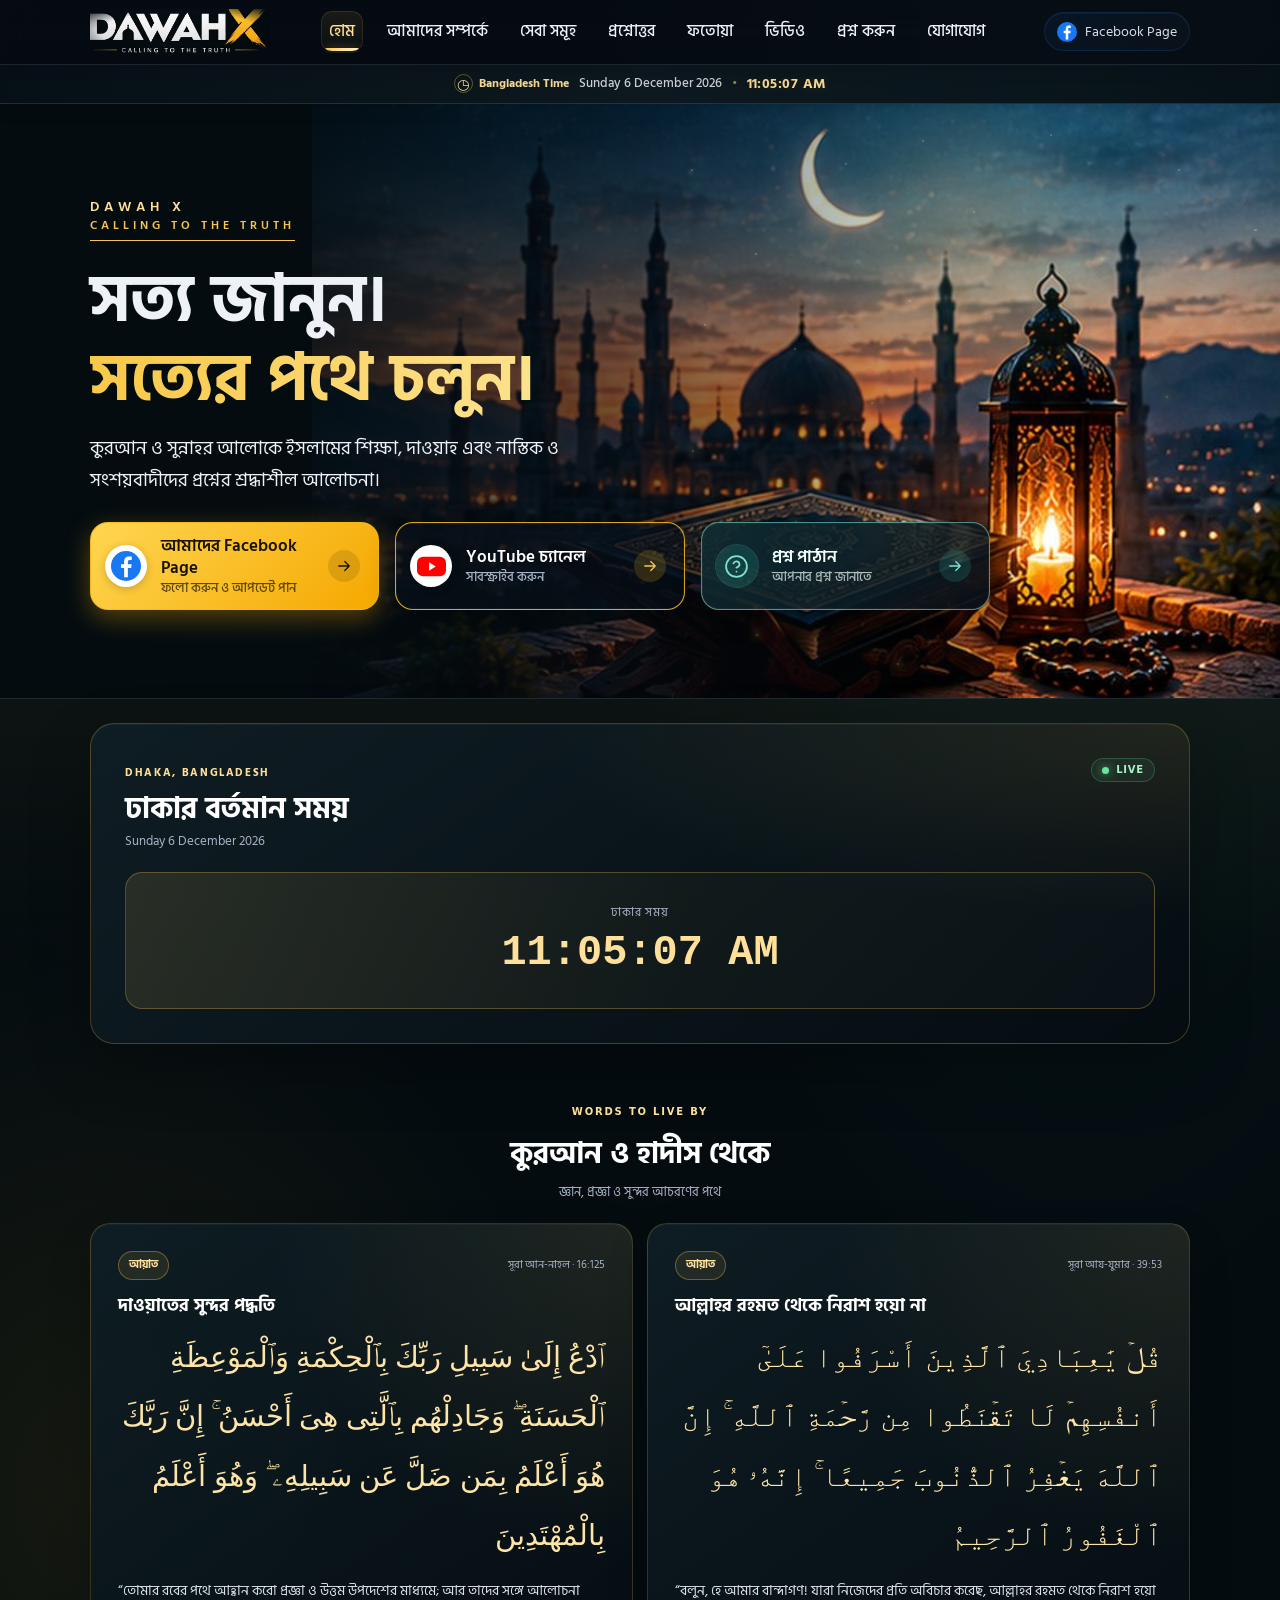
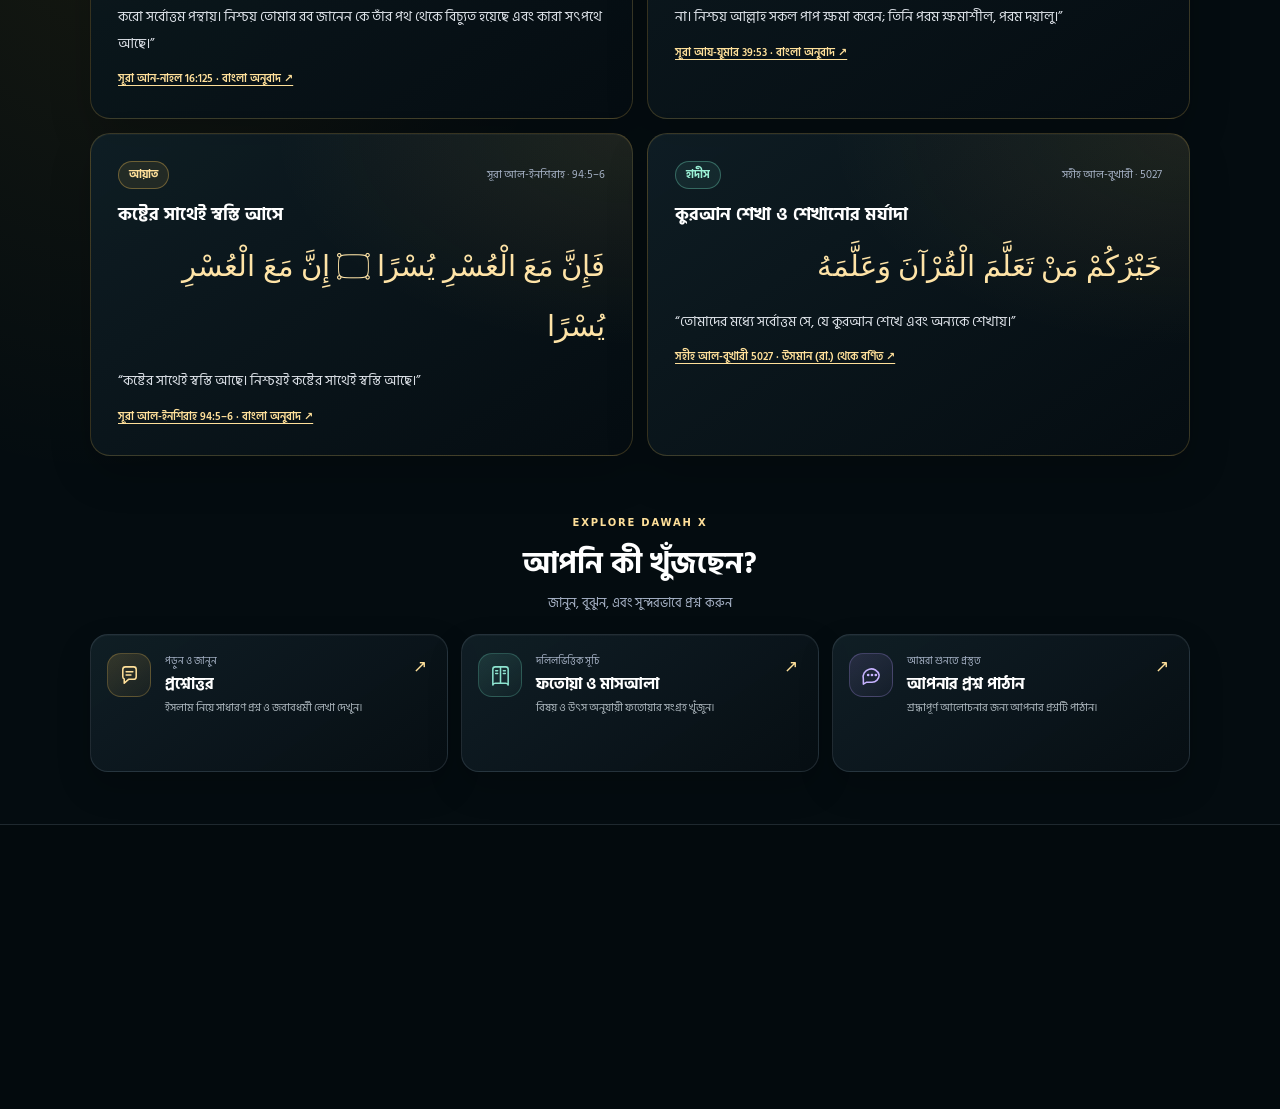
==== commit 98fb6bbe: "Replace Netlify with static+Messenger flow; fix hero, add SEO & 404 Site runs on GitHub Pages (https" ====
--- a/index.html
+++ b/index.html
@@ -6,10 +6,10 @@
 <meta content="width=device-width, initial-scale=1, viewport-fit=cover" name="viewport"/>
 <title>DAWAH X — সত্য জানুন, সত্যের পথে চলুন</title>
 <meta content="কুরআন ও সুন্নাহর আলোকে ইসলামের শিক্ষা, দাওয়াহ এবং সম্মানজনক প্রশ্নোত্তর।" name="description"/>
-<link href="img/e21bda05e5.webp" rel="icon" type="image/webp"/>
+<link href="img/e21bda05e5.webp" rel="icon" type="image/webp"/><meta name="referrer" content="strict-origin-when-cross-origin"/><link rel="preconnect" href="https://i.ytimg.com"/><link rel="preconnect" href="https://www.youtube.com"/><link rel="preload" as="image" href="img/53bda37a05.jpg" fetchpriority="high"/>
 <link rel="preconnect" href="https://fonts.googleapis.com"/><link rel="preconnect" href="https://fonts.gstatic.com" crossorigin/><link href="https://fonts.googleapis.com/css2?family=Hind+Siliguri:wght@400;500;600;700&amp;display=swap" rel="stylesheet"/>
-<link rel="stylesheet" href="assets/ed69824393.css"/>
-<meta content="#08151a" name="theme-color"/><meta content="dark" name="color-scheme"/><meta content="DAWAH X" property="og:site_name"/><meta content="website" property="og:type"/><meta content="bn_BD" property="og:locale"/><meta content="DAWAH X — সত্য জানুন, সত্যের পথে চলুন" property="og:title"/><meta content="কুরআন ও সুন্নাহর আলোকে ইসলামের শিক্ষা, দাওয়াহ এবং সম্মানজনক প্রশ্নোত্তর।" property="og:description"/><meta content="summary" name="twitter:card"/><meta content="DAWAH X — সত্য জানুন, সত্যের পথে চলুন" name="twitter:title"/><meta content="কুরআন ও সুন্নাহর আলোকে ইসলামের শিক্ষা, দাওয়াহ এবং সম্মানজনক প্রশ্নোত্তর।" name="twitter:description"/><link href="favicon.svg" rel="icon" type="image/svg+xml"/></head>
+<link rel="stylesheet" href="assets/8dc5d7a0d7.css"/>
+<meta content="#08151a" name="theme-color"/><meta content="dark" name="color-scheme"/><meta content="DAWAH X" property="og:site_name"/><meta content="website" property="og:type"/><meta content="bn_BD" property="og:locale"/><meta content="DAWAH X — সত্য জানুন, সত্যের পথে চলুন" property="og:title"/><meta content="কুরআন ও সুন্নাহর আলোকে ইসলামের শিক্ষা, দাওয়াহ এবং সম্মানজনক প্রশ্নোত্তর।" property="og:description"/><meta content="summary_large_image" name="twitter:card"/><meta content="DAWAH X — সত্য জানুন, সত্যের পথে চলুন" name="twitter:title"/><meta content="কুরআন ও সুন্নাহর আলোকে ইসলামের শিক্ষা, দাওয়াহ এবং সম্মানজনক প্রশ্নোত্তর।" name="twitter:description"/><meta content="https://dawah-x.github.io/ead/img/b1d94ff7c5.jpg" property="og:image"/><meta content="https://dawah-x.github.io/ead/img/b1d94ff7c5.jpg" property="og:image:secure_url"/><meta content="1792" property="og:image:width"/><meta content="592" property="og:image:height"/><meta content="DAWAH X — সত্য জানুন, সত্যের পথে চলুন" property="og:image:alt"/><meta content="https://dawah-x.github.io/ead/img/b1d94ff7c5.jpg" name="twitter:image"/><meta content="https://dawah-x.github.io/ead/" property="og:url"/><link href="https://dawah-x.github.io/ead/" rel="canonical"/><script type="application/ld+json">{"@context":"https://schema.org","@type":"Organization","name":"DAWAH X","url":"https://dawah-x.github.io/ead/","logo":"https://dawah-x.github.io/ead/img/994f114bee.webp","sameAs":["https://www.facebook.com/profile.php?id=61595349861689","https://www.youtube.com/@ead-s3b"]}</script><link href="favicon.svg" rel="icon" type="image/svg+xml"/></head>
 <body data-page="home"><div aria-hidden="true" class="ambient-motion"><i></i><i></i><i></i></div><div aria-hidden="true" class="cursor-light"></div>
 <svg aria-hidden="true" height="0" style="position:absolute" width="0">
 <symbol id="book" viewbox="0 0 24 24"><path d="M2 4h7a3 3 0 0 1 3 3v13a2 2 0 0 0-2-2H2zM22 4h-7a3 3 0 0 0-3 3v13a2 2 0 0 1 2-2h8z"></path></symbol>
@@ -105,7 +105,7 @@
 <textarea id="aq" placeholder="আপনার প্রশ্ন বা সংশয় এখানে লিখুন..."></textarea>
 <button class="askbtn" id="askbtn" type="button">প্রশ্ন পাঠান</button>
 <div id="askm"></div>
-<p class="qnote" style="text-align:left;margin-top:6px">আপনার প্রশ্ন সরাসরি DAWAH X টিমের কাছে জমা হয়। উত্তর পেতে চাইলে ইমেইল বা ফোন নম্বর দিন।<span style="position:absolute;left:-9999px" aria-hidden="true"><label>ফাঁকা রাখুন <input id="abot" tabindex="-1" autocomplete="off"/></label></span></p>
+<p class="qnote" style="text-align:left;margin-top:6px">“প্রশ্ন পাঠান” চাপলে প্রশ্নটি স্বয়ংক্রিয়ভাবে কপি হয়ে Messenger-এ চলে যাবে — ওখানে Paste করে Send চাপলেই হবে। উত্তর পেতে চাইলে ইমেইল বা ফোন নম্বর দিন। <a href="https://m.me/61595349861689" rel="noopener" target="_blank">Messenger খুলুন ↗</a></p>
 </div>
 </div></section>
 <section id="about" style="padding-top:10px"><div class="wrap about">
@@ -145,7 +145,7 @@
 </div>
 <div class="copy">© <span id="yr"></span> DAWAH X | Calling to the Truth. All rights reserved.</div>
 </div></footer>
-<script src="assets/c96589f549.js"></script>
+<script src="assets/d0f2094b51.js"></script>
 
 <script src="assets/4a4032d683.js"></script></body>
 </html>
--- a/assets/8dc5d7a0d7.css
+++ b/assets/8dc5d7a0d7.css
@@ -0,0 +1,501 @@
+
+:root{--bg:#040c10;--gold:#f5b81c;--gold2:#ffd56a;--text:#eef2f8;--muted:#a7b3c7;--line:#1f4363;--card:rgba(255,255,255,.025);
+box-sizing:border-box;padding-top:env(safe-area-inset-top,0px);padding-bottom:env(safe-area-inset-bottom,0px)}
+html{scroll-behavior:smooth;scroll-padding-top:80px}
+*{box-sizing:border-box;margin:0}
+body{background:var(--bg);color:var(--text);font-family:"Hind Siliguri",system-ui,-apple-system,"Segoe UI",sans-serif;line-height:1.65}
+a{color:inherit;text-decoration:none}
+.wrap{max-width:1140px;margin:0 auto;padding:0 20px}
+.i{width:1em;height:1em;stroke:currentColor;fill:none;stroke-width:1.7;stroke-linecap:round;stroke-linejoin:round;flex:none}
+.ic{width:20px;height:20px;flex:none}
+.word{display:block;-webkit-mask-image:radial-gradient(ellipse at center,#000 62%,transparent 100%);mask-image:radial-gradient(ellipse at center,#000 62%,transparent 100%)}
+/* header */
+header.top{position:sticky;top:env(safe-area-inset-top,0px);z-index:30;background:rgba(7,12,20,.74);backdrop-filter:blur(15px) saturate(1.15);-webkit-backdrop-filter:blur(15px) saturate(1.15);border-bottom:1px solid rgba(173,193,215,.14)}
+.bar{display:flex;align-items:center;justify-content:space-between;gap:16px;height:64px}
+.bar .word{height:46px;width:auto}
+.menu{display:flex;gap:26px}
+.menu a{padding:6px 2px;color:var(--text);font-weight:500;border-bottom:2px solid transparent}
+.menu a:hover,.menu a.on{color:var(--gold);border-color:var(--gold)}
+.acts{display:flex;gap:12px;align-items:center}
+.fbp{display:flex;align-items:center;gap:8px;font-size:14px}
+.livebtn{display:flex;align-items:center;gap:8px;border:1px solid var(--text);border-radius:10px;padding:6px 14px;font-weight:600;font-size:14px}
+.dot{width:12px;height:12px;border-radius:50%;background:#ff2d2d;box-shadow:0 0 0 3px rgba(255,45,45,.3)}
+.burger{display:none;background:none;border:0;color:var(--text);font-size:28px;cursor:pointer}
+/* hero */
+.hero{position:relative;overflow:hidden;border-bottom:1px solid var(--line);background:var(--bg) url("../img/53bda37a05.jpg") right center/auto 100% no-repeat}
+.hero::before{content:"";position:absolute;inset:0;background:linear-gradient(90deg,var(--bg) 8%,rgba(7,12,20,.55) 50%,transparent 80%)}
+.hero .wrap{position:relative;padding-top:40px;padding-bottom:44px}
+.brandline{letter-spacing:5px;font-weight:600;font-size:14px;line-height:1.5}
+.brandline small{display:block;color:var(--gold);letter-spacing:4px;font-size:12px;border-bottom:1px solid var(--gold);padding-bottom:5px;width:max-content}
+.hero h1{font-size:clamp(40px,6.5vw,66px);line-height:1.2;margin:20px 0 14px;font-weight:700}
+.hero h1 span{display:block;color:var(--gold)}
+.hero p.lead{max-width:520px;font-size:19px;margin-bottom:26px}
+.btns{display:flex;gap:14px;flex-wrap:wrap}
+.btn{display:flex;align-items:center;gap:10px;border-radius:14px;padding:12px 20px;font-weight:600;border:2px solid var(--gold);transition:.2s}
+.btn.fill{background:linear-gradient(#ffc933,#f0a800);color:#1a1300}
+.btn.ghost{background:rgba(0,0,0,.4)}
+.btn.ghost small{display:block;font-size:13px;color:var(--muted);font-weight:400;line-height:1.2}
+.btn:hover{transform:translateY(-2px)}
+/* services */
+section{padding:56px 0}
+.title{text-align:center;margin-bottom:28px}
+.title h2{display:flex;align-items:center;gap:16px;justify-content:center;font-size:clamp(24px,4vw,32px)}
+.title h2::before,.title h2::after{content:"";height:1px;width:min(110px,12vw);background:var(--gold)}
+.title p{color:var(--muted)}
+.grid{display:grid;grid-template-columns:repeat(4,1fr);gap:16px}
+.card{border:1px solid var(--line);border-radius:12px;padding:22px 18px;background:var(--card);transition:.25s}
+.card:hover{border-color:var(--gold);transform:translateY(-4px)}
+.card .i{font-size:36px;color:var(--gold);margin-bottom:12px}
+.card h3{font-size:18px;line-height:1.35;margin-bottom:6px}
+.card p{color:var(--muted);font-size:15px}
+/* live */
+.livebox{display:grid;grid-template-columns:1.1fr 1fr;border:1px solid var(--line);border-radius:14px;background:linear-gradient(135deg,rgba(255,255,255,.04),rgba(255,255,255,.01));overflow:hidden}
+.livebox>div{padding:28px 32px}
+.livebox>div+div{border-left:1px solid var(--line)}
+.badge{display:inline-flex;align-items:center;gap:8px;background:#e11d1d;color:#fff;font-weight:700;letter-spacing:2px;border-radius:8px;padding:2px 16px;font-size:22px}
+.livebox h3{display:inline-block;font-size:28px;margin-left:14px;vertical-align:middle}
+.lrow{display:flex;gap:12px;align-items:center;margin-top:12px;font-size:18px}
+.lrow .i{color:var(--gold);font-size:26px}
+.lrow b{font-weight:600}
+.joinbtn{display:inline-flex;align-items:center;gap:8px;background:var(--gold);color:#1a1300;font-weight:700;border-radius:8px;padding:8px 18px;margin-top:14px}
+.fbrow{display:flex;gap:14px;align-items:center}
+.fbrow .ic{width:44px;height:44px}
+.fbrow b{display:block}
+.fbrow a{font-size:15px;color:var(--text);word-break:break-all}
+.quote{margin-top:18px;transform:rotate(-3deg);font-style:italic;font-size:19px;padding-bottom:10px;border-bottom:3px solid var(--gold);width:max-content;max-width:100%}
+/* about */
+.about{display:grid;grid-template-columns:340px 1fr;gap:34px;align-items:center}
+.about .word{width:100%;height:auto}
+.about .txt{border-left:1px solid var(--line);padding-left:34px}
+.about h3{font-size:24px;margin-bottom:6px}
+.about p{color:var(--text);opacity:.9}
+.verse{display:flex;gap:12px;align-items:center;margin-top:16px;border:1px solid var(--gold);border-radius:10px;padding:10px 16px;color:var(--gold2);font-weight:500}
+.verse .i{font-size:28px;color:var(--gold)}
+/* footer */
+footer{border-top:1px solid var(--line);padding:30px 0 20px;font-size:14px}
+.fg{display:grid;grid-template-columns:1.1fr 1fr 1fr 1.3fr;gap:28px;align-items:start}
+.fg h4{font-size:16px;margin-bottom:10px}
+.fg ul{list-style:none;padding:0}
+.fg li a{color:var(--muted)}.fg li a:hover{color:var(--gold)}
+.fg li::before{content:"›";color:var(--gold);margin-right:8px}
+.fg .word{height:64px;width:auto}
+.tags{color:var(--muted);margin-top:14px;font-size:13px}
+.soc{display:flex;gap:12px}.soc .ic{width:30px;height:30px}
+.sub{display:flex}
+.sub input{flex:1;min-width:0;background:rgba(255,255,255,.04);border:1px solid var(--line);border-radius:8px 0 0 8px;color:var(--text);padding:10px 14px;font:inherit}
+.sub button{background:var(--gold);border:0;border-radius:0 8px 8px 0;padding:0 18px;font:inherit;font-weight:700;cursor:pointer;color:#1a1300}
+#subm{font-size:13px;color:var(--gold2);margin-top:8px;min-height:20px}
+.copy{text-align:right;color:var(--muted);font-size:12px;margin-top:16px}
+.btns{gap:16px}
+.btn{position:relative;overflow:hidden;min-height:68px;padding:12px 18px 12px 14px;border-radius:18px;border:1.5px solid rgba(245,184,28,.9);gap:14px;transition:transform .25s,box-shadow .25s,background .25s}
+.btn:hover{transform:translateY(-3px)}
+.btn .tx b{display:block;font-size:17px;line-height:1.3;font-weight:600}
+.btn .tx small{display:block;font-size:13px;line-height:1.3;font-weight:500;margin-top:1px}
+.btn .arr{margin-left:auto;padding-left:6px;display:flex}
+.btn .arr span{width:32px;height:32px;border-radius:50%;display:flex;align-items:center;justify-content:center;transition:transform .25s}
+.btn:hover .arr span{transform:translateX(4px)}
+.btn .arr .i{font-size:18px}
+.btn.fill{background:linear-gradient(135deg,#ffd651,#f5a800);color:#1a1300;box-shadow:0 8px 26px rgba(245,168,0,.35)}
+.btn.fill:hover{box-shadow:0 14px 34px rgba(245,168,0,.55)}
+.btn.fill .tx small{color:rgba(26,19,0,.7)}
+.btn.fill .arr span{background:rgba(26,19,0,.12)}
+.btn.fill::after{content:"";position:absolute;top:0;left:-60%;width:35%;height:100%;background:linear-gradient(100deg,transparent,rgba(255,255,255,.6),transparent);transform:skewX(-20deg);transition:left .7s}
+.btn.fill:hover::after{left:130%}
+.fbi{width:42px;height:42px;border-radius:50%;background:#fff;display:flex;align-items:center;justify-content:center;flex:none;box-shadow:0 2px 8px rgba(0,0,0,.2)}
+.fbi .ic{width:30px;height:30px}
+.btn.ghost{background:rgba(8,16,26,.6);backdrop-filter:blur(8px);-webkit-backdrop-filter:blur(8px);color:#fff;box-shadow:0 8px 26px rgba(0,0,0,.35),inset 0 0 0 1px rgba(255,255,255,.04)}
+.btn.ghost:hover{background:rgba(245,184,28,.12);box-shadow:0 14px 34px rgba(245,184,28,.25)}
+.btn.ghost .tx small{color:var(--muted)}
+.btn.ghost .arr span{background:rgba(245,184,28,.18);color:var(--gold)}
+.lv{display:flex;align-items:center;gap:7px;background:#e11d1d;color:#fff;font-weight:700;font-size:12px;letter-spacing:1.5px;border-radius:9px;padding:6px 11px;flex:none;box-shadow:0 0 18px rgba(225,29,29,.45)}
+.lv i{width:8px;height:8px;border-radius:50%;background:#fff;animation:lvp 1.5s infinite}
+@keyframes lvp{0%{box-shadow:0 0 0 0 rgba(255,255,255,.75)}100%{box-shadow:0 0 0 8px rgba(255,255,255,0)}}
+@media(max-width:560px){.btn{width:100%}}
+.ccards{display:grid;grid-template-columns:repeat(auto-fit,minmax(260px,1fr));gap:16px;max-width:900px;margin:0 auto}
+.ccard{display:flex;gap:16px;align-items:center;border:1px solid var(--line);border-radius:14px;padding:20px;background:linear-gradient(135deg,rgba(255,255,255,.04),rgba(255,255,255,.01));transition:.25s}
+.ccard:hover{border-color:var(--gold);transform:translateY(-4px);box-shadow:0 12px 30px rgba(0,0,0,.35)}
+.ccard>.i{font-size:40px;color:var(--gold)}
+.ccard>.ic{width:40px;height:40px}
+.ccard small{display:block;color:var(--muted);font-size:13px}
+.ccard b{display:block;font-size:19px;font-weight:600;word-break:break-all}
+.ccard span{color:var(--gold2);font-size:14px}
+.askbox{max-width:720px;margin:0 auto;border:1px solid var(--line);border-radius:14px;padding:26px;background:linear-gradient(135deg,rgba(255,255,255,.04),rgba(255,255,255,.01))}
+.askbox label{display:block;font-weight:500;margin:14px 0 4px}
+.askbox label small{color:var(--muted);font-weight:400}
+.askbox input,.askbox select,.askbox textarea{width:100%;background:rgba(255,255,255,.04);border:1px solid var(--line);border-radius:10px;color:var(--text);padding:10px 14px;font:inherit}
+.askbox select option{background:#0b141c}
+.askbox textarea{min-height:130px;resize:vertical}
+.askbox .two{display:grid;grid-template-columns:1fr 1fr;gap:14px}
+.askbtn{margin-top:18px;background:linear-gradient(#ffc933,#f0a800);color:#1a1300;border:0;border-radius:10px;padding:12px 28px;font:inherit;font-weight:700;cursor:pointer}
+#askm{margin-top:12px;color:var(--gold2);min-height:22px}
+@media(max-width:560px){.askbox .two{grid-template-columns:1fr}.askbox{padding:18px}}
+.qtools{display:flex;gap:12px;flex-wrap:wrap;align-items:center;margin-bottom:18px}
+.qtools input{flex:1;min-width:200px;background:rgba(255,255,255,.04);border:1px solid var(--line);border-radius:10px;color:var(--text);padding:10px 14px;font:inherit}
+.qchips{display:flex;gap:8px;flex-wrap:wrap;margin-bottom:20px}
+.chip{cursor:pointer;border:1px solid var(--line);background:transparent;color:var(--text);border-radius:20px;padding:5px 14px;font:inherit;font-size:14px}
+.chip:hover{border-color:var(--gold)}.chip.on{background:var(--gold);color:#1a1300;border-color:var(--gold);font-weight:600}
+.qgrid{display:grid;grid-template-columns:repeat(3,1fr);gap:14px}
+.qcard{display:flex;flex-direction:column;gap:6px;border:1px solid var(--line);border-radius:12px;padding:16px;background:var(--card);transition:.2s}
+.qcard:hover{border-color:var(--gold);transform:translateY(-3px)}
+.qcard small{color:var(--gold);font-size:12px;letter-spacing:.5px}
+.qcard b{font-weight:600;line-height:1.45}
+.qcard span{margin-top:auto;color:var(--muted);font-size:13px}
+.qnote{text-align:center;color:var(--muted);font-size:13px;margin-top:18px}
+.qnote a{color:var(--gold)}
+@media(max-width:900px){.qgrid{grid-template-columns:repeat(2,1fr)}}
+@media(max-width:560px){.qgrid{grid-template-columns:1fr}}
+@media(max-width:900px){
+ .grid{grid-template-columns:repeat(2,1fr)}
+ .livebox,.about{grid-template-columns:1fr}
+ .livebox>div+div{border-left:0;border-top:1px solid var(--line)}
+ .about .txt{border:0;padding:0}.about .word{max-width:300px}
+ .fg{grid-template-columns:1fr 1fr}
+ .menu{position:absolute;top:64px;left:0;right:0;background:var(--bg);flex-direction:column;gap:0;padding:8px 20px 16px;border-bottom:1px solid var(--line);display:none}
+ .menu.open{display:flex}.menu a{padding:12px 0}
+ .burger{display:block}.fbp span{display:none}
+ .hero{background-size:cover;background-position:70% center}
+ .hero::before{background:rgba(7,12,20,.72)}
+}
+@media(max-width:560px){.grid,.fg{grid-template-columns:1fr}.livebox>div{padding:22px 18px}.livebox h3{font-size:22px;margin:8px 0 0}.copy{text-align:left}}
+.qmorewrap{text-align:center;margin-top:20px}.qmore{cursor:pointer;border:1px solid var(--gold);background:transparent;color:var(--gold);border-radius:999px;padding:10px 28px;font:inherit;font-weight:600}.qmore:hover{background:var(--gold);color:#1a1300}
+
+/* DAWAH X refresh — page routing, polish and motion */
+:root{--gold:#f6c453;--gold2:#ffe09a;--line:rgba(173,193,215,.17);--card:rgba(255,255,255,.045)}
+html{scroll-behavior:smooth;scroll-padding-top:88px}
+@view-transition{navigation:auto}
+::view-transition-old(root){animation:routeLeave .16s ease both}
+::view-transition-new(root){animation:routeEnter .3s cubic-bezier(.2,.75,.25,1) both}
+@keyframes routeLeave{to{opacity:.94}}
+@keyframes routeEnter{from{opacity:.7;transform:translateY(7px)}to{opacity:1;transform:translateY(0)}}
+.back-to-top{position:fixed;z-index:40;right:max(18px,env(safe-area-inset-right));bottom:max(20px,env(safe-area-inset-bottom));width:48px;height:48px;display:grid;place-items:center;border:1px solid rgba(246,196,83,.48);border-radius:50%;color:#fff2c5;background:linear-gradient(145deg,rgba(22,35,41,.94),rgba(6,14,20,.92));box-shadow:0 10px 28px rgba(0,0,0,.3),inset 0 1px rgba(255,255,255,.1);backdrop-filter:blur(12px);-webkit-backdrop-filter:blur(12px);opacity:0;visibility:hidden;pointer-events:none;transform:translateY(12px) scale(.9);transition:opacity .24s ease,visibility .24s ease,transform .28s cubic-bezier(.2,.75,.25,1),border-color .2s ease,box-shadow .2s ease;cursor:pointer}
+.back-to-top.is-visible{opacity:1;visibility:visible;pointer-events:auto;transform:translateY(0) scale(1)}
+.back-to-top:hover{transform:translateY(-4px) scale(1.05);border-color:var(--gold2);box-shadow:0 14px 32px rgba(0,0,0,.38),0 0 18px rgba(246,196,83,.18)}
+.back-to-top:active{transform:translateY(-1px) scale(.96)}
+.back-to-top svg{width:20px;height:20px;transition:transform .24s ease}
+.back-to-top:hover svg{transform:translateY(-2px)}
+.back-to-top:focus-visible{outline:2px solid var(--gold2);outline-offset:4px}
+@media(max-width:560px){.back-to-top{right:max(14px,env(safe-area-inset-right));bottom:max(16px,env(safe-area-inset-bottom));width:44px;height:44px}}
+@media(prefers-reduced-motion:reduce){html{scroll-behavior:auto}::view-transition-old(root),::view-transition-new(root){animation:none!important}}
+.skip-link{position:fixed;z-index:200;top:9px;left:12px;padding:10px 14px;border-radius:10px;background:var(--gold2);color:#111!important;font-weight:800;text-decoration:none;transform:translateY(-160%);transition:transform .2s ease}.skip-link:focus{transform:translateY(0)}
+a:focus-visible,button:focus-visible,input:focus-visible,textarea:focus-visible,select:focus-visible{outline:2px solid var(--gold2)!important;outline-offset:3px!important}main#main-content{display:block;min-height:50vh}
+body{background:radial-gradient(ellipse at 85% 8%,rgba(31,103,91,.15),transparent 32%),radial-gradient(ellipse at 8% 55%,rgba(245,184,28,.075),transparent 28%),var(--bg);background-size:170% 170%,155% 155%;animation:atmosphereDrift 24s ease-in-out infinite alternate}
+@keyframes atmosphereDrift{0%{background-position:0% 0%,100% 15%}100%{background-position:100% 80%,0% 100%}}
+.scroll-progress{position:fixed;z-index:100;left:0;top:0;width:100%;height:3px;transform:scaleX(0);transform-origin:left;background:linear-gradient(90deg,#f6a800,#ffe09a,#73dfc4);box-shadow:0 0 16px rgba(246,196,83,.8);pointer-events:none;transition:transform .12s linear}
+.hero::after{content:"";position:absolute;z-index:0;pointer-events:none;top:-115px;right:7%;width:min(38vw,440px);aspect-ratio:1;border-radius:50%;background:radial-gradient(circle,rgba(246,196,83,.16),rgba(87,213,185,.07) 38%,transparent 70%);filter:blur(7px);animation:orbFloat 8s ease-in-out infinite alternate}
+@keyframes orbFloat{0%{transform:translate3d(0,10px,0) scale(.88);opacity:.42}100%{transform:translate3d(-28px,42px,0) scale(1.12);opacity:.9}}
+.hero .wrap{position:relative;z-index:3}
+.lantern-fx{position:absolute;left:81%;top:73%;z-index:2;width:1px;height:1px;pointer-events:none;mix-blend-mode:screen}
+.lantern-fx::before{content:"";position:absolute;left:50%;top:50%;width:94px;height:94px;transform:translate(-50%,-50%);border-radius:50%;background:radial-gradient(circle,rgba(255,195,91,.34) 0,rgba(255,153,49,.18) 28%,rgba(255,113,23,.07) 51%,transparent 73%);filter:blur(5px);animation:lanternGlow 1.15s ease-in-out infinite alternate}
+.lantern-fx::after{content:"";position:absolute;left:50%;top:50%;width:13px;height:27px;transform:translate(-50%,-56%);transform-origin:50% 92%;clip-path:polygon(51% 0,63% 18%,94% 42%,100% 61%,82% 82%,57% 100%,31% 92%,8% 70%,0 51%,22% 29%,34% 20%);background:radial-gradient(ellipse at 50% 78%,#fff8c9 0 13%,#ffe57a 26%,#ffb53e 49%,#ff791d 74%,rgba(249,75,14,.25) 100%);filter:drop-shadow(0 0 5px rgba(255,207,102,.9)) drop-shadow(0 0 13px rgba(255,123,27,.7));animation:flameWaver .19s ease-in-out infinite alternate}
+.lantern-fx i{position:absolute;left:50%;top:50%;width:5px;height:15px;transform:translate(-50%,-12%);transform-origin:50% 90%;clip-path:polygon(50% 0,76% 35%,100% 60%,75% 100%,25% 100%,0 58%,28% 30%);background:linear-gradient(180deg,#fffdf0 0%,#fff2a4 46%,#ffc54a 100%);filter:drop-shadow(0 0 4px rgba(255,244,173,.9));animation:flameCore .16s ease-in-out infinite alternate}
+@keyframes lanternGlow{from{opacity:.48;transform:translate(-50%,-50%) scale(.9)}to{opacity:.9;transform:translate(-50%,-50%) scale(1.12)}}
+@keyframes flameWaver{0%{transform:translate(-50%,-56%) rotate(-4deg) scale(.93,.96)}45%{transform:translate(-50%,-59%) rotate(2deg) scale(1.04,1.05)}100%{transform:translate(-50%,-55%) rotate(4deg) scale(.97,1.1)}}
+@keyframes flameCore{from{transform:translate(-50%,-12%) rotate(-3deg) scale(.9,.92);opacity:.8}to{transform:translate(-50%,-17%) rotate(3deg) scale(1.08,1.08);opacity:1}}
+@media(max-width:900px){.lantern-fx{left:80%;top:72%}}
+@media(max-width:560px){.lantern-fx{left:82%;top:72%}.lantern-fx::before{width:78px;height:78px}.lantern-fx::after{width:11px;height:23px}}
+.sky-effects{position:absolute;inset:0;z-index:1;overflow:hidden;pointer-events:none}
+.sky-star{position:absolute;left:var(--x);top:var(--y);width:var(--size,2px);height:var(--size,2px);border-radius:50%;background:#fff8d7;box-shadow:0 0 5px rgba(255,245,190,.75),0 0 11px rgba(185,221,255,.45);opacity:.25;animation:starTwinkle var(--dur,3s) ease-in-out var(--delay,0s) infinite;will-change:transform,opacity}
+@keyframes starTwinkle{0%,100%{opacity:.2;transform:scale(.7)}50%{opacity:1;transform:scale(1.55)}}
+.firefly{position:absolute;left:var(--x);top:var(--y);width:4px;height:4px;border-radius:50%;background:radial-gradient(circle,#fff9bb 0 12%,#ffe36a 30%,rgba(255,184,55,.45) 62%,transparent 100%);box-shadow:0 0 7px 2px rgba(255,213,91,.55),0 0 18px 5px rgba(255,176,54,.22);opacity:.2;animation:fireflyFlight var(--dur,7s) ease-in-out var(--delay,0s) infinite alternate;will-change:transform,opacity}
+@keyframes fireflyFlight{0%{transform:translate3d(0,0,0) scale(.55);opacity:.14}45%{opacity:.88}100%{transform:translate3d(var(--dx,18px),var(--dy,-30px),0) scale(1.2);opacity:.3}}
+.shooting-star{position:absolute;width:126px;height:2px;border-radius:50%;opacity:0;background:linear-gradient(90deg,transparent 0%,rgba(255,251,224,.22) 36%,rgba(255,246,197,.95) 100%);filter:drop-shadow(0 0 4px rgba(255,235,167,.85));transform-origin:right center;animation:shootingStar 10s ease-in-out var(--delay,0s) infinite;will-change:transform,opacity}
+.shooting-star.one{left:94%;top:16%;--delay:1.5s}.shooting-star.two{left:99%;top:31%;width:92px;animation-duration:15s;--delay:6s}
+@keyframes shootingStar{0%,69%{opacity:0;transform:translate3d(0,0,0) rotate(-34deg) scaleX(.08)}72%{opacity:.92;transform:translate3d(0,0,0) rotate(-34deg) scaleX(1)}80%{opacity:0;transform:translate3d(-230px,128px,0) rotate(-34deg) scaleX(.58)}100%{opacity:0;transform:translate3d(-230px,128px,0) rotate(-34deg) scaleX(.58)}}
+@media(max-width:560px){.firefly{width:3px;height:3px}.shooting-star{width:98px}.shooting-star.one{left:99%;top:14%}.shooting-star.two{left:106%;top:28%}}
+
+.hero .brandline{animation:fadeRise .8s .06s both cubic-bezier(.2,.75,.25,1)}
+.hero h1{animation:fadeRise .95s .18s both cubic-bezier(.2,.75,.25,1)}
+.hero p.lead{animation:fadeRise .9s .34s both cubic-bezier(.2,.75,.25,1)}
+.hero .btns{animation:fadeRise .9s .5s both cubic-bezier(.2,.75,.25,1)}
+@keyframes fadeRise{from{opacity:0;transform:translateY(26px);filter:blur(5px)}to{opacity:1;transform:translateY(0);filter:blur(0)}}
+.hero h1 span{background:linear-gradient(100deg,#f5b81c 5%,#fff0b4 45%,#f5b81c 78%);background-size:220% auto;background-clip:text;-webkit-background-clip:text;color:transparent;animation:textGleam 6s ease-in-out infinite}
+@keyframes textGleam{0%,100%{background-position:0% center}50%{background-position:100% center}}
+#scroll-progress{position:fixed;z-index:1000;left:0;top:0;width:100%;height:3px;pointer-events:none;background:linear-gradient(90deg,#e6ad39,#fff0a2,#f6c453);transform:scaleX(0);transform-origin:left;box-shadow:0 0 13px rgba(246,196,83,.65);transition:transform .12s linear}
+.card .i,.qcard,.ccard,.chip,.qmore,.askbtn{transition:transform .32s cubic-bezier(.2,.75,.25,1),box-shadow .32s ease,border-color .32s ease,background-color .32s ease}
+.card:hover .i{transform:translateY(-7px) rotate(9deg) scale(1.12);filter:drop-shadow(0 5px 10px rgba(246,196,83,.35))}
+.qcard:hover,.ccard:hover{transform:translateY(-7px) scale(1.015)}
+.qcard:nth-child(3n+1){transition-delay:20ms}.qcard:nth-child(3n+2){transition-delay:70ms}.qcard:nth-child(3n){transition-delay:120ms}
+/* Expanded motion system: gentle ambient particles, 3D hover, gleam and section choreography. */
+.ambient-motion{position:fixed;inset:0;overflow:hidden;pointer-events:none;z-index:1;contain:strict}
+.ambient-motion i{position:absolute;display:block;width:clamp(150px,25vw,360px);aspect-ratio:1;border-radius:50%;filter:blur(55px);opacity:.15;will-change:transform}
+.ambient-motion i:nth-child(1){left:-9%;top:20%;background:#f6c453;animation:driftA 19s ease-in-out infinite alternate}
+.ambient-motion i:nth-child(2){right:-10%;top:46%;background:#28cbb1;animation:driftB 23s ease-in-out infinite alternate}
+.ambient-motion i:nth-child(3){left:35%;bottom:-28%;background:#3a72d7;animation:driftC 27s ease-in-out infinite alternate}
+@keyframes driftA{0%{transform:translate3d(0,0,0) scale(.8)}100%{transform:translate3d(30vw,12vh,0) scale(1.15)}}
+@keyframes driftB{0%{transform:translate3d(0,0,0) scale(1.1)}100%{transform:translate3d(-25vw,-16vh,0) scale(.78)}}
+@keyframes driftC{0%{transform:translate3d(-10vw,0,0) scale(.9)}100%{transform:translate3d(12vw,-22vh,0) scale(1.22)}}
+.cursor-light{position:fixed;inset:0;z-index:4;pointer-events:none;opacity:.16;mix-blend-mode:screen;background:radial-gradient(450px circle at var(--light-x,50%) var(--light-y,40%),rgba(255,231,174,.35),transparent 72%);transition:opacity .3s ease}
+.hero{background-position:calc(100% + var(--hero-shift-x,0px)) calc(50% + var(--hero-shift-y,0px));transition:background-position .18s ease-out}
+.card,.qcard,.ccard,.library-link{position:relative;overflow:hidden}
+.card::after,.qcard::after,.ccard::after,.library-link::after{content:"";position:absolute;z-index:0;inset:0;border-radius:inherit;pointer-events:none;opacity:0;transition:opacity .3s ease;background:radial-gradient(340px circle at var(--shine-x,50%) var(--shine-y,40%),rgba(255,247,221,.10),transparent 72%)}
+.card:hover::after,.qcard:hover::after,.ccard:hover::after,.library-link:hover::after{opacity:1}
+.card>*,.qcard>*,.ccard>*,.library-link>*{position:relative;z-index:1}
+body>header,body>section,body>footer{position:relative;z-index:2}
+header.top{background:rgba(7,12,20,.74);backdrop-filter:blur(15px) saturate(1.15);-webkit-backdrop-filter:blur(15px) saturate(1.15);border-bottom-color:rgba(173,193,215,.14)}
+@media(max-width:900px){header.top{background:rgba(7,12,20,.8);backdrop-filter:blur(14px) saturate(1.12);-webkit-backdrop-filter:blur(14px) saturate(1.12)}}
+header.top .word{animation:logoBreathe 6s ease-in-out infinite}
+@keyframes logoBreathe{0%,100%{transform:translateY(0);filter:drop-shadow(0 0 0 rgba(246,196,83,0))}50%{transform:translateY(-2px);filter:drop-shadow(0 3px 8px rgba(246,196,83,.18))}}
+.menu a{overflow:hidden}
+.menu a::before{content:"";position:absolute;left:0;right:100%;bottom:2px;height:2px;border-radius:3px;background:linear-gradient(90deg,var(--gold),var(--gold2));transition:right .3s cubic-bezier(.2,.75,.25,1)}
+.menu a:hover::before{right:0}
+.menu a[aria-current="page"]::after{animation:currentMark .55s cubic-bezier(.2,.75,.25,1) both}
+@keyframes currentMark{from{transform:scaleX(.15);transform-origin:left;opacity:0}to{transform:scaleX(1);transform-origin:left;opacity:1}}
+.title h2::before,.title h2::after{transform-origin:center;animation:rulePulse 4.2s ease-in-out infinite alternate}
+.title h2::after{animation-delay:.6s}
+@keyframes rulePulse{from{transform:scaleX(.55);opacity:.55}to{transform:scaleX(1);opacity:1}}
+.btn,.askbtn,.qmore,.sub button,.joinbtn{position:relative;overflow:hidden;isolation:isolate}
+.btn::after,.askbtn::after,.qmore::after,.sub button::after,.joinbtn::after{content:"";position:absolute;z-index:-1;top:-80%;left:-55%;width:38%;height:260%;transform:translateX(-180%) rotate(24deg);background:linear-gradient(90deg,transparent,rgba(255,255,255,.36),transparent);transition:transform .72s cubic-bezier(.18,.7,.25,1);pointer-events:none}
+.btn:hover::after,.askbtn:hover::after,.qmore:hover::after,.sub button:hover::after,.joinbtn:hover::after{transform:translateX(650%) rotate(24deg)}
+.card,.qcard,.ccard,.library-link{transform-style:preserve-3d;backface-visibility:hidden}
+.card:hover{transform:perspective(900px) translateY(-7px) rotateX(var(--tilt-x,0deg)) rotateY(var(--tilt-y,0deg)) scale(1.015)}
+.qcard:hover,.ccard:hover,.library-link:hover{transform:perspective(900px) translateY(-6px) rotateX(var(--tilt-x,0deg)) rotateY(var(--tilt-y,0deg)) scale(1.012)}
+.card .i{transition:transform .45s cubic-bezier(.2,.75,.25,1),filter .45s ease}
+.card:hover .i{transform:translateY(-8px) rotate(12deg) scale(1.16)}
+.livebox{transition:transform .45s ease,box-shadow .45s ease,border-color .45s ease}
+.livebox:hover{transform:translateY(-4px);border-color:rgba(246,196,83,.4);box-shadow:0 20px 55px rgba(0,0,0,.26),0 0 28px rgba(246,196,83,.08)}
+.badge{animation:badgeBeat 2.2s ease-in-out infinite;transform-origin:left center}
+@keyframes badgeBeat{0%,100%{box-shadow:0 0 0 0 rgba(225,29,29,.22)}50%{box-shadow:0 0 0 7px rgba(225,29,29,0)}}
+.dot{animation:livePulse 1.7s ease-out infinite}
+@keyframes livePulse{0%{box-shadow:0 0 0 0 rgba(255,45,45,.55)}75%,100%{box-shadow:0 0 0 9px rgba(255,45,45,0)}}
+.lrow{transition:transform .28s ease,color .28s ease}
+.lrow:hover{transform:translateX(6px);color:var(--gold2)}
+.library-link .go{transition:transform .3s cubic-bezier(.2,.75,.25,1)}
+.library-link:hover .go{transform:translate(4px,-4px) rotate(8deg)}
+.chip:hover{transform:translateY(-3px) scale(1.045);box-shadow:0 8px 20px rgba(246,196,83,.14)}
+input:focus,textarea:focus,select:focus{animation:inputFocus 1.8s ease-in-out infinite alternate}
+@keyframes inputFocus{from{box-shadow:0 0 0 0 rgba(246,196,83,.05)}to{box-shadow:0 0 0 5px rgba(246,196,83,.09)}}
+footer a{transition:color .22s ease,transform .22s ease}
+footer a:hover{display:inline-block;color:var(--gold2);transform:translateX(3px)}
+@media(max-width:700px){.ambient-motion i{opacity:.1;filter:blur(42px)}.cursor-light{display:none}.card:hover,.qcard:hover,.ccard:hover,.library-link:hover{transform:translateY(-4px)}}
+.btn.fill{animation:buttonGlow 3.8s ease-in-out infinite}
+@keyframes buttonGlow{0%,100%{box-shadow:0 8px 26px rgba(245,168,0,.28)}50%{box-shadow:0 12px 36px rgba(245,168,0,.52),0 0 0 5px rgba(245,184,28,.06)}}
+.menu a{position:relative;transition:color .2s ease,transform .2s ease}
+.menu a:hover,.menu a[aria-current="page"]{color:var(--gold2)}
+.menu a[aria-current="page"]::after{content:"";position:absolute;left:0;right:0;bottom:4px;height:2px;background:linear-gradient(90deg,var(--gold),transparent);border-radius:9px}
+header.top{box-shadow:0 10px 32px rgba(0,0,0,.16)}
+.card,.qcard,.ccard,.askbox,.livebox{box-shadow:0 12px 38px rgba(0,0,0,.12)}
+.card,.qcard,.ccard,.btn,.chip,.qmore,.askbtn{will-change:transform}
+.card:hover,.qcard:hover,.ccard:hover{box-shadow:0 18px 42px rgba(0,0,0,.3),0 0 0 1px rgba(246,196,83,.12)}
+section{animation:sectionIn .55s cubic-bezier(.2,.75,.25,1) both}
+@keyframes sectionIn{from{opacity:0;transform:translateY(12px)}to{opacity:1;transform:translateY(0)}}
+[data-reveal]{opacity:0;transform:translateY(16px);transition:opacity .65s ease,transform .65s cubic-bezier(.2,.75,.25,1)}
+[data-reveal].is-visible{opacity:1;transform:translateY(0)}
+.hero .wrap{padding-top:clamp(52px,8vw,92px);padding-bottom:clamp(54px,8vw,88px)}
+.brandline{color:var(--gold2)}
+.title{margin-bottom:32px}
+.title h2{letter-spacing:.01em}
+.library-panel{position:relative;overflow:hidden;margin:0 0 28px;padding:clamp(18px,2.2vw,26px);border:1px solid rgba(246,196,83,.22);border-radius:20px;background:linear-gradient(135deg,rgba(246,196,83,.07),rgba(255,255,255,.025) 48%,rgba(26,117,111,.06));box-shadow:0 14px 38px rgba(0,0,0,.12);}
+.library-heading{display:flex;justify-content:space-between;align-items:flex-start;gap:18px;margin-bottom:18px}
+.library-heading>div{min-width:0}
+.library-kicker{display:inline-flex;align-items:center;gap:7px;margin-bottom:7px;padding:4px 9px;border:1px solid rgba(246,196,83,.2);border-radius:999px;color:var(--gold2);background:rgba(246,196,83,.055);font-size:10px;font-weight:800;letter-spacing:.09em;text-transform:uppercase}
+.library-heading b{display:block;font-size:clamp(19px,2.1vw,23px);line-height:1.35;letter-spacing:.005em}
+.library-heading p{max-width:70ch;margin:6px 0 0;font-size:13px;line-height:1.65;color:var(--muted)}
+.library-total{flex:none;min-width:84px;padding:9px 12px;border:1px solid rgba(246,196,83,.18);border-radius:14px;background:rgba(246,196,83,.055);text-align:center}
+.library-total strong{display:block;color:var(--gold2);font-size:21px;line-height:1.1;font-variant-numeric:tabular-nums}
+.library-total small{display:block;margin-top:4px;color:var(--muted);font-size:10px}
+.library-links{display:grid;grid-template-columns:repeat(2,minmax(0,1fr));gap:12px}
+.library-link{display:flex;align-items:center;gap:13px;min-width:0;min-height:94px;padding:15px 16px;border:1px solid rgba(173,193,215,.16);border-radius:16px;background:linear-gradient(145deg,rgba(255,255,255,.035),rgba(0,0,0,.17));transition:transform .25s cubic-bezier(.2,.75,.25,1),border-color .22s ease,background .22s ease,box-shadow .22s ease}
+.library-link:hover{transform:translateY(-3px);border-color:rgba(246,196,83,.42);background:linear-gradient(145deg,rgba(246,196,83,.075),rgba(0,0,0,.14));box-shadow:0 12px 26px rgba(0,0,0,.18)}
+.library-link-copy{display:flex;flex:1;flex-direction:column;align-items:flex-start;gap:4px;min-width:0}
+.library-kind{display:inline-flex;align-items:center;width:max-content;max-width:100%;padding:3px 8px;border:1px solid rgba(124,225,209,.18);border-radius:999px;color:#9ce8dc;background:rgba(44,196,174,.07);font-size:10px;font-weight:750;line-height:1.2}
+.library-link b{display:block;font-size:15px;line-height:1.4}.library-link small{color:var(--muted);font-size:12px;line-height:1.45}
+.library-count{display:flex;flex:none;flex-direction:column;align-items:flex-end;min-width:60px;font-variant-numeric:tabular-nums}
+.library-count b{color:var(--gold2);font-size:20px;line-height:1.1}.library-count small{margin-top:4px;font-size:10px}
+.library-new{display:inline-flex;flex:none;align-items:center;gap:4px;padding:5px 8px;border:1px solid rgba(124,225,209,.23);border-radius:999px;color:#9ce8dc;background:rgba(44,196,174,.075);font-size:10px;font-weight:800;white-space:nowrap}
+.library-link .go{flex:none;color:var(--gold);font-size:19px;transition:transform .25s cubic-bezier(.2,.75,.25,1)}
+.library-link:hover .go{transform:translate(3px,-2px)}
+.library-summary{display:flex;flex-wrap:wrap;gap:8px;margin-top:14px;padding-top:13px;border-top:1px solid rgba(173,193,215,.12)}
+.library-stat{display:inline-flex;align-items:center;gap:6px;padding:6px 10px;border:1px solid rgba(173,193,215,.12);border-radius:999px;color:var(--muted);background:rgba(0,0,0,.12);font-size:11px;line-height:1.35}
+.library-stat strong{color:#f1f4f5;font-size:12px;font-variant-numeric:tabular-nums}
+.library-note{margin:10px 1px 0!important;color:var(--muted);font-size:11px;line-height:1.55;text-align:left}
+input:focus,textarea:focus,select:focus{outline:2px solid rgba(246,196,83,.55);outline-offset:2px}
+.askbtn,.qmore,.sub button{transition:transform .2s ease,box-shadow .2s ease,background .2s ease}
+.askbtn:hover,.qmore:hover{transform:translateY(-2px);box-shadow:0 9px 24px rgba(246,196,83,.2)}
+footer{background:rgba(0,0,0,.13)}
+@media(max-width:700px){.library-total{min-width:72px;padding:8px 10px}.library-links{gap:10px}.library-link{min-height:88px;padding:13px}.library-count{min-width:52px}}
+@media(max-width:560px){.library-links{grid-template-columns:1fr}.library-panel{padding:16px}.library-heading{gap:10px}.library-heading p{margin-top:4px}.library-total{min-width:64px;padding:7px 8px}.library-total strong{font-size:18px}.library-link{min-height:82px;padding:12px}.library-link b{font-size:14px}.library-count b{font-size:18px}.library-new{font-size:9px;padding:4px 6px}.library-link .go{display:none}.library-summary{gap:6px}.library-stat{font-size:10px;padding:5px 8px}}
+@media(max-width:390px){.library-total{display:none}.library-link{gap:8px}.library-count{min-width:48px}}
+/* Refined navigation motion: a quiet desktop underline and a polished mobile popover. */
+.menu a{isolation:isolate;border-radius:9px;animation:none;transition:color .22s ease,transform .24s cubic-bezier(.2,.75,.25,1),background-color .22s ease,border-color .22s ease,text-shadow .22s ease}
+.menu a::before{right:0;transform:scaleX(0);transform-origin:left;transition:transform .28s cubic-bezier(.2,.75,.25,1)}
+.menu a:hover::before{right:0;transform:scaleX(1)}
+.menu a:hover{transform:translateY(-2px);background-color:rgba(246,196,83,.045);text-shadow:0 0 10px rgba(246,196,83,.16)}
+.menu a[aria-current="page"]{color:var(--gold2);text-shadow:0 0 10px rgba(246,196,83,.13)}
+.menu a[aria-current="page"]::after{background:linear-gradient(90deg,#f6c453,#fff0b3);background-size:100% 100%;box-shadow:0 0 8px rgba(246,196,83,.32);animation:currentMark .42s cubic-bezier(.2,.75,.25,1) both}
+.menu a:focus-visible{outline:2px solid var(--gold);outline-offset:3px}
+@keyframes menuPanelIn{from{opacity:0;transform:translateX(-50%) translateY(-9px) scale(.985);filter:blur(4px)}to{opacity:1;transform:translateX(-50%) translateY(0) scale(1);filter:blur(0)}}
+@keyframes menuItemIn{from{opacity:0;transform:translateY(7px)}to{opacity:1;transform:translateY(0)}}
+@media(max-width:900px){
+ body.menu-open{overflow:hidden}
+ body.menu-open::after{content:"";position:fixed;inset:0;z-index:29;background:rgba(1,6,10,.56);backdrop-filter:blur(3px);-webkit-backdrop-filter:blur(3px);animation:menuScrimIn .24s ease-out both}
+ #menu{position:absolute;top:calc(100% + 9px);left:50%;right:auto;width:min(500px,calc(100vw - 24px));max-height:calc(100dvh - 92px);overflow-y:auto;overscroll-behavior:contain;display:none;flex-direction:column;gap:5px;padding:10px;border:1px solid rgba(246,196,83,.2);border-radius:18px;background:linear-gradient(150deg,rgba(14,27,34,.98),rgba(4,11,16,.98));box-shadow:0 20px 60px rgba(0,0,0,.5),0 0 28px rgba(246,196,83,.07);backdrop-filter:blur(20px);-webkit-backdrop-filter:blur(20px);transform:translateX(-50%);transform-origin:top center}
+ #menu.open{display:flex;animation:menuPanelIn .34s cubic-bezier(.2,.75,.25,1) both}
+ #menu.open a{display:flex;align-items:center;width:100%;min-height:46px;margin:0;padding:10px 38px 10px 34px;border:1px solid transparent;border-radius:12px;background:transparent;animation:menuItemIn .34s cubic-bezier(.2,.75,.25,1) both}
+ #menu.open a:nth-child(1){animation-delay:.025s}#menu.open a:nth-child(2){animation-delay:.055s}#menu.open a:nth-child(3){animation-delay:.085s}#menu.open a:nth-child(4){animation-delay:.115s}#menu.open a:nth-child(5){animation-delay:.145s}#menu.open a:nth-child(6){animation-delay:.175s}#menu.open a:nth-child(7){animation-delay:.205s}#menu.open a:nth-child(8){animation-delay:.235s}
+ #menu.open a::before{left:14px;right:auto;top:50%;bottom:auto;width:6px;height:6px;border-radius:50%;transform:translateY(-50%) scale(.45);opacity:0;background:var(--gold2);box-shadow:none;transition:transform .2s ease,opacity .2s ease,box-shadow .2s ease}
+ #menu.open a:hover::before,#menu.open a[aria-current="page"]::before{transform:translateY(-50%) scale(1);opacity:1;box-shadow:0 0 10px rgba(255,213,106,.62)}
+ #menu.open a:hover{transform:translateX(3px);background:rgba(246,196,83,.065);border-color:rgba(246,196,83,.13);text-shadow:none}
+ #menu.open a[aria-current="page"]{color:var(--gold2);background:linear-gradient(100deg,rgba(246,196,83,.13),rgba(246,196,83,.035));border-color:rgba(246,196,83,.22);box-shadow:inset 0 0 0 1px rgba(246,196,83,.035);text-shadow:none}
+ #menu.open a[aria-current="page"]::after{content:"";position:absolute;left:auto;right:14px;top:50%;bottom:auto;width:15px;height:3px;transform:translateY(-50%);border-radius:999px;background:linear-gradient(90deg,var(--gold),var(--gold2));box-shadow:0 0 9px rgba(246,196,83,.36);animation:none}
+ #burger{transition:transform .24s ease,color .24s ease}
+ #burger[aria-expanded="true"]{color:var(--gold2);transform:scale(1.06)}
+}
+@keyframes menuScrimIn{from{opacity:0}to{opacity:1}}
+@media(prefers-reduced-motion:reduce){#menu.open,#menu.open a,#burger,body.menu-open::after{animation:none!important;transition:none!important;filter:none!important}}
+@media(min-width:901px){
+ #menu{gap:clamp(8px,1.25vw,19px)}
+ #menu a{position:relative;padding:7px 8px;border-radius:11px;border-bottom-color:transparent;animation:desktopNavIn .52s cubic-bezier(.2,.75,.25,1) both;transition:color .22s ease,transform .24s cubic-bezier(.2,.75,.25,1),background-color .22s ease,box-shadow .22s ease,text-shadow .22s ease}
+ #menu a:nth-child(1){animation-delay:.025s}#menu a:nth-child(2){animation-delay:.065s}#menu a:nth-child(3){animation-delay:.105s}#menu a:nth-child(4){animation-delay:.145s}#menu a:nth-child(5){animation-delay:.185s}#menu a:nth-child(6){animation-delay:.225s}#menu a:nth-child(7){animation-delay:.265s}#menu a:nth-child(8){animation-delay:.305s}
+ #menu a::before{left:50%;right:auto;bottom:1px;width:0;height:2px;transform:translateX(-50%);border-radius:999px;background:linear-gradient(90deg,var(--gold),var(--gold2));box-shadow:0 0 0 rgba(246,196,83,0);transition:width .28s cubic-bezier(.2,.75,.25,1),box-shadow .28s ease}
+ #menu a:not([aria-current="page"]):hover::before{width:calc(100% - 18px);right:auto;transform:translateX(-50%);box-shadow:0 0 10px rgba(246,196,83,.4)}
+ #menu a:hover{transform:translateY(-2px);background:rgba(246,196,83,.055);border-bottom-color:transparent;box-shadow:inset 0 0 0 1px rgba(246,196,83,.09);text-shadow:0 0 10px rgba(246,196,83,.16)}
+ #menu a[aria-current="page"]{color:var(--gold2);background:linear-gradient(180deg,rgba(246,196,83,.09),rgba(246,196,83,.025));border-bottom-color:transparent;box-shadow:inset 0 0 0 1px rgba(246,196,83,.12);text-shadow:0 0 10px rgba(246,196,83,.14)}
+ #menu a[aria-current="page"]::before{width:0;opacity:0}
+ #menu a[aria-current="page"]::after{left:50%;right:auto;bottom:0;width:34px;height:3px;transform:translateX(-50%) scaleX(.25);border-radius:999px;background:linear-gradient(90deg,var(--gold),var(--gold2),#fff1b9);background-size:100% 100%;box-shadow:0 0 10px rgba(246,196,83,.4);animation:desktopActiveLine .45s cubic-bezier(.2,.75,.25,1) both}
+}
+@keyframes desktopNavIn{from{opacity:0;transform:translateY(7px);filter:blur(1px)}to{opacity:1;transform:translateY(0);filter:blur(0)}}
+@keyframes desktopActiveLine{from{opacity:0;transform:translateX(-50%) scaleX(.1)}to{opacity:1;transform:translateX(-50%) scaleX(1)}}
+.fbp{position:relative;isolation:isolate;overflow:hidden;padding:7px 12px;border:1px solid rgba(24,119,242,.18);border-radius:999px;background:linear-gradient(145deg,rgba(24,119,242,.075),rgba(255,255,255,.018));box-shadow:inset 0 1px rgba(255,255,255,.04);color:rgba(238,242,248,.92);transition:transform .28s cubic-bezier(.2,.75,.25,1),color .25s ease,border-color .25s ease,background .25s ease,box-shadow .25s ease;will-change:transform}
+.fbp::before{content:"";position:absolute;z-index:0;inset:0;border-radius:inherit;background:linear-gradient(110deg,transparent 12%,rgba(255,255,255,.2) 46%,rgba(255,255,255,.04) 60%,transparent 85%);transform:translateX(-140%) skewX(-18deg);transition:transform .7s cubic-bezier(.2,.75,.25,1);pointer-events:none}
+.fbp:hover::before{transform:translateX(140%) skewX(-18deg)}
+.fbp:hover{transform:translateY(-2px);color:#fff;border-color:rgba(65,153,255,.42);background:linear-gradient(145deg,rgba(24,119,242,.17),rgba(24,119,242,.055));box-shadow:0 8px 22px rgba(24,119,242,.16),inset 0 1px rgba(255,255,255,.12)}
+.fbp:active{transform:translateY(0) scale(.97)}
+.fbp:focus-visible{outline:2px solid rgba(82,168,255,.8);outline-offset:3px}
+.fbp .ic{position:relative;z-index:1;transform-origin:center;transition:transform .28s cubic-bezier(.2,.75,.25,1),filter .28s ease;will-change:transform}
+.fbp:hover .ic{animation:fbBadgeBounce .52s cubic-bezier(.2,.75,.25,1) both;filter:drop-shadow(0 3px 8px rgba(24,119,242,.48))}
+.fbp span{position:relative;z-index:1;left:0;transition:left .24s ease,letter-spacing .24s ease}
+.fbp:hover span{left:2px;letter-spacing:.01em}
+@keyframes fbBadgeBounce{0%{transform:scale(1) rotate(0)}45%{transform:scale(1.16) rotate(7deg)}72%{transform:scale(.97) rotate(-2deg)}100%{transform:scale(1.08) rotate(3deg)}}
+.hero .btns{max-width:900px}.hero .btns>.btn{flex:1 1 250px;min-width:0}
+.qbi{width:42px;height:42px;display:flex;align-items:center;justify-content:center;flex:none;border-radius:50%;color:#7ce1d1;background:rgba(44,196,174,.16);box-shadow:0 0 0 1px rgba(124,225,209,.2)}
+.qbi .i{width:25px;height:25px}
+.btn.ask-hero{border-color:rgba(124,225,209,.58);background:linear-gradient(135deg,rgba(15,45,50,.9),rgba(8,16,26,.8));color:#f5fffd}
+.btn.ask-hero:hover{border-color:#7ce1d1;background:linear-gradient(135deg,rgba(20,85,80,.62),rgba(8,16,26,.86));box-shadow:0 14px 34px rgba(52,211,190,.18)}
+.btn.ask-hero .tx small{color:rgba(226,245,242,.72)}
+.btn.ask-hero .arr span{color:#7ce1d1;background:rgba(44,196,174,.16)}
+.yti{width:42px;height:42px;border-radius:50%;background:#fff;display:flex;align-items:center;justify-content:center;flex:none;box-shadow:0 2px 8px rgba(0,0,0,.25)}
+.yti .ic{width:29px;height:29px}
+@media(max-width:560px){.hero .btns>.btn{flex-basis:100%}}
+#about .about{display:block;max-width:1120px}
+.about-header{display:grid;grid-template-columns:190px minmax(0,1fr);gap:26px;align-items:center;margin-bottom:22px;padding:18px 24px;border:1px solid var(--line);border-radius:20px;background:linear-gradient(115deg,rgba(246,196,83,.08),rgba(255,255,255,.025) 45%,rgba(255,255,255,.01));box-shadow:0 18px 44px rgba(0,0,0,.18)}
+.about-brand{display:flex;align-items:center;justify-content:center;min-height:0;padding:12px;border-right:1px solid rgba(246,196,83,.22);background:radial-gradient(ellipse,rgba(246,196,83,.07),transparent 72%)}
+#about .about-brand .word{width:min(100%,180px);height:auto}
+.about-eyebrow,.about-kicker{display:inline-block;color:var(--gold);font-size:12px;font-weight:700;letter-spacing:1.8px;text-transform:uppercase}
+.about-intro h3{font-size:clamp(27px,4vw,36px);margin:7px 0 10px;color:var(--text)}
+#about .about-intro p{max-width:790px;margin:0;color:rgba(237,243,250,.9);font-size:17px;line-height:1.85}
+.about-section{margin:0 0 20px;padding:22px;border:1px solid var(--line);border-radius:18px;background:linear-gradient(145deg,rgba(255,255,255,.035),rgba(255,255,255,.012));box-shadow:0 14px 36px rgba(0,0,0,.13)}
+.about-section-head{display:grid;grid-template-columns:minmax(0,1fr) auto;align-items:center;cursor:pointer;list-style:none;margin:0}.about-section-head::-webkit-details-marker{display:none}.about-section-head::marker{content:""}.about-section-head .about-kicker,.about-section-head h4{grid-column:1}.about-section-head .about-kicker{grid-row:1}.about-section-head h4{grid-row:2;margin:3px 0 0;color:var(--gold2);font-size:22px}.about-section-head::after{content:"+";grid-column:2;grid-row:1/3;display:grid;place-items:center;width:34px;height:34px;border:1px solid rgba(246,196,83,.3);border-radius:50%;color:var(--gold2);font-size:22px;transition:transform .25s ease,background .25s ease}.about-section[open]>.about-section-head{margin-bottom:16px}.about-section[open]>.about-section-head::after{content:"−";background:rgba(246,196,83,.09);transform:rotate(180deg)}.about-section-content{padding-top:0}
+.about-method-grid{display:grid;grid-template-columns:repeat(2,minmax(0,1fr));gap:14px}
+.about-point{padding:17px 18px;border:1px solid rgba(173,193,215,.15);border-radius:14px;background:linear-gradient(145deg,rgba(255,255,255,.035),rgba(255,255,255,.012));transition:transform .28s ease,border-color .28s ease,box-shadow .28s ease}
+.about-point:hover{transform:translateY(-3px);border-color:rgba(246,196,83,.4);box-shadow:0 12px 28px rgba(0,0,0,.2)}
+.about-point h5{margin:0 0 7px;color:#fff;font-size:17px}
+#about .about-point p{margin:7px 0;color:rgba(237,243,250,.87);font-size:14px;line-height:1.8}
+#about .about-point .about-arabic{margin:7px 0 10px;text-align:right;direction:rtl;color:#fff0c4;font-family:serif;font-size:20px;line-height:2}
+.about-citation{display:inline-block;color:var(--gold);font-size:12px;margin-top:4px}
+.about-lower-grid{display:grid;grid-template-columns:repeat(2,minmax(0,1fr));gap:18px}
+.about-list{display:grid;gap:10px;list-style:none;margin:0;padding:0}
+.about-list li{position:relative;padding:10px 13px 10px 36px;border:1px solid rgba(173,193,215,.12);border-radius:11px;background:rgba(255,255,255,.018);color:rgba(237,243,250,.9);font-size:14px;line-height:1.7}
+.about-list li::before{content:"✦";position:absolute;left:13px;top:11px;color:var(--gold);font-size:13px}
+.about-closing{margin:14px 0 2px;text-align:center;color:var(--gold2);font-size:clamp(17px,2.4vw,22px);font-weight:700;letter-spacing:.06em}
+@media(max-width:760px){.about-header{grid-template-columns:135px minmax(0,1fr);gap:17px;padding:16px}.about-brand{padding:8px}.about-lower-grid{grid-template-columns:1fr}}
+@media(max-width:560px){.about-header{grid-template-columns:82px minmax(0,1fr);text-align:left;padding:13px;gap:13px}.about-brand{min-height:0;border-right:1px solid rgba(246,196,83,.2);border-bottom:0;padding:0 10px 0 0;background:none}#about .about-brand .word{width:82px}.about-eyebrow{font-size:9px;letter-spacing:.8px}.about-intro h3{font-size:21px;margin:4px 0 5px}#about .about-intro p{font-size:13px;line-height:1.55}.about-section{padding:17px 14px}.about-method-grid{grid-template-columns:1fr}.about-lower-grid{gap:0}#about .about-point .about-arabic{font-size:18px}}
+@media(max-width:360px){.about-header{grid-template-columns:72px minmax(0,1fr);gap:10px;padding:11px}#about .about-brand .word{width:72px}.about-intro h3{font-size:19px}}
+#videos{padding-top:28px}
+#videos .title{margin-bottom:30px}
+.channel-bar{display:flex;align-items:center;justify-content:space-between;gap:20px;max-width:1120px;margin:0 auto 28px;padding:18px 24px;border:1px solid rgba(173,193,215,.2);border-radius:18px;background:linear-gradient(105deg,rgba(246,196,83,.08),rgba(7,18,24,.96) 48%,rgba(255,255,255,.025));box-shadow:0 18px 45px rgba(0,0,0,.2)}
+.video-gallery{max-width:1120px;margin:0 auto}
+.channel-left{display:flex;align-items:center;gap:16px}
+.channel-left b{display:block;font-size:20px;line-height:1.3}.channel-left small{display:block;color:var(--muted);font-size:14px}
+.channel-avatar{display:grid;place-items:center;overflow:hidden;width:62px;height:62px;border-radius:50%;border:2px solid rgba(246,196,83,.68);background:radial-gradient(circle at 35% 25%,#35556a,#071218 65%);box-shadow:0 0 0 5px rgba(246,196,83,.08),0 8px 24px rgba(0,0,0,.3);color:var(--gold2);font-weight:700;letter-spacing:1px;font-size:18px}.channel-avatar img{display:block;width:100%;height:100%;border-radius:50%;object-fit:cover}
+.subscribe-btn{display:inline-flex;align-items:center;gap:10px;padding:12px 22px;border-radius:999px;background:#e62117;color:#fff;font-weight:700;box-shadow:0 8px 22px rgba(230,33,23,.22);transition:transform .25s ease,box-shadow .25s ease,background .25s ease}
+.subscribe-btn:hover{transform:translateY(-3px);background:#f02b20;box-shadow:0 12px 28px rgba(230,33,23,.35)}
+.subscribe-btn span{font-size:18px;transition:transform .25s ease}.subscribe-btn:hover span{transform:translate(3px,-3px)}
+.video-grid{display:grid;grid-template-columns:repeat(4,minmax(0,1fr));gap:16px;max-width:1120px;margin:0 auto}.video-grid[data-count="0"]{display:none}
+.video-card{overflow:hidden;border:1px solid var(--line);border-radius:16px;background:linear-gradient(155deg,rgba(255,255,255,.045),rgba(255,255,255,.012));box-shadow:0 16px 40px rgba(0,0,0,.24);transition:transform .35s cubic-bezier(.2,.75,.25,1),box-shadow .35s ease,border-color .35s ease}
+.video-card:hover{transform:perspective(900px) translateY(-5px) rotateX(var(--tilt-x,0deg)) rotateY(var(--tilt-y,0deg));border-color:rgba(246,196,83,.5);box-shadow:0 24px 50px rgba(0,0,0,.34),0 0 24px rgba(246,196,83,.08)}
+.video-preview{position:relative;display:block;width:100%;aspect-ratio:16/9;overflow:hidden;padding:0;border:0;text-align:left;font:inherit;color:inherit;cursor:pointer;background:linear-gradient(135deg,#07131b,#122434)}
+.video-frame{position:relative;aspect-ratio:16/9;overflow:hidden;background:#020405}
+.video-frame iframe{position:absolute;inset:0;width:100%;height:100%;border:0}
+.video-lightbox{width:min(92vw,1120px);max-width:none;max-height:92vh;margin:auto;padding:58px 18px 18px;border:1px solid rgba(246,196,83,.34);border-radius:22px;background:linear-gradient(145deg,#0c1c25,#050b10);color:var(--text);box-shadow:0 32px 100px rgba(0,0,0,.72),0 0 40px rgba(246,196,83,.08);overflow:visible}
+.video-lightbox::backdrop{background:rgba(1,5,9,.86);backdrop-filter:blur(8px)}
+.video-lightbox[open]{animation:videoLightboxIn .25s cubic-bezier(.2,.75,.25,1) both}
+@keyframes videoLightboxIn{from{opacity:0;transform:translateY(12px) scale(.975)}to{opacity:1;transform:translateY(0) scale(1)}}
+.video-lightbox-close{position:absolute;right:14px;top:10px;z-index:2;display:grid;place-items:center;width:42px;height:42px;border:1px solid rgba(255,255,255,.18);border-radius:50%;background:rgba(255,255,255,.08);color:#fff;font:400 28px/1 system-ui,sans-serif;cursor:pointer;transition:transform .2s ease,background .2s ease,border-color .2s ease}
+.video-lightbox-close:hover{transform:rotate(90deg);background:rgba(246,196,83,.16);border-color:rgba(246,196,83,.55)}
+.video-lightbox-player{width:100%;aspect-ratio:16/9;overflow:hidden;border-radius:14px;background:#000;box-shadow:0 10px 36px rgba(0,0,0,.35)}
+.video-lightbox-player iframe{display:block;width:100%;height:100%;border:0}
+body.video-modal-open{overflow:hidden}
+.video-preview img{display:block;width:100%;height:100%;object-fit:cover;transition:transform .55s cubic-bezier(.2,.75,.25,1),filter .45s ease}
+.video-preview::after{content:"";position:absolute;inset:0;background:linear-gradient(180deg,transparent 55%,rgba(0,0,0,.24));pointer-events:none}
+.video-preview:hover img{transform:scale(1.045);filter:saturate(1.08)}
+.play-button{position:absolute;z-index:1;left:50%;top:50%;display:grid;place-items:center;width:68px;height:68px;transform:translate(-50%,-50%);border-radius:50%;background:#e62117;box-shadow:0 8px 28px rgba(0,0,0,.42),0 0 0 0 rgba(230,33,23,.38);transition:transform .28s ease,box-shadow .28s ease}
+.play-button svg{width:28px;height:28px;fill:#fff;margin-left:4px}
+.video-preview:hover .play-button{transform:translate(-50%,-50%) scale(1.1);box-shadow:0 10px 32px rgba(0,0,0,.45),0 0 0 8px rgba(230,33,23,.16)}
+.video-info{padding:14px 18px 18px}.video-info h3{font-size:clamp(15px,1.35vw,18px);line-height:1.45;margin-bottom:7px;display:-webkit-box;-webkit-box-orient:vertical;-webkit-line-clamp:3;overflow:hidden;min-height:4.35em}.video-info time{color:var(--muted);font-size:13px}
+.video-channel-label{display:inline-flex;max-width:100%;overflow:hidden;text-overflow:ellipsis;white-space:nowrap;margin:0 0 9px;padding:4px 9px;border:1px solid rgba(246,196,83,.24);border-radius:999px;background:rgba(246,196,83,.065);color:var(--gold2);font-size:10px;font-weight:700}.video-inline-note{display:inline-flex;margin-top:10px;padding:5px 10px;border:1px solid rgba(115,223,196,.22);border-radius:999px;background:rgba(115,223,196,.06);color:#9ae6d3;font-size:12px;font-weight:600}.video-gallery-status{max-width:1120px;margin:-13px auto 16px;color:var(--muted);font-size:12px;text-align:center}.video-gallery-status:not(:empty){padding:8px 12px;border:1px solid rgba(173,193,215,.13);border-radius:999px;background:rgba(255,255,255,.025)}
+.video-gallery-controls{display:flex;justify-content:center;max-width:1120px;margin:0 auto 18px}.video-search-label{display:grid;gap:7px;width:min(100%,520px);color:var(--gold2);font-size:13px;font-weight:700}.video-search-label input{width:100%;padding:12px 15px;border:1px solid rgba(173,193,215,.22);border-radius:13px;outline:none;background:rgba(255,255,255,.045);color:var(--text);font:inherit;font-weight:400}.video-search-label input:focus{border-color:rgba(246,196,83,.7);box-shadow:0 0 0 3px rgba(246,196,83,.11)}.video-search-label input::placeholder{color:rgba(200,211,222,.55)}.video-pagination{display:flex;justify-content:center;align-items:center;flex-wrap:wrap;gap:9px;max-width:1120px;margin:22px auto 0}.video-pagination button,.video-pagination input{min-height:40px;border:1px solid rgba(173,193,215,.2);border-radius:11px;background:rgba(255,255,255,.045);color:var(--text);font:inherit}.video-pagination button{padding:8px 14px;cursor:pointer;transition:background .2s ease,border-color .2s ease,transform .2s ease}.video-pagination button:not(:disabled):hover{transform:translateY(-2px);border-color:rgba(246,196,83,.55);background:rgba(246,196,83,.09)}.video-pagination button:disabled,.video-pagination input:disabled{opacity:.45;cursor:not-allowed}.video-pagination input{width:74px;padding:7px 9px;text-align:center}.video-page-label{color:var(--muted);font-size:13px;font-variant-numeric:tabular-nums}
+.video-footnote{text-align:center;margin:22px 0 0;color:var(--muted);font-size:14px}.video-footnote a{display:inline-flex;align-items:center;gap:7px;color:var(--gold2);transition:transform .25s ease,text-shadow .25s ease}.video-footnote a:hover{transform:translateY(-2px);text-shadow:0 0 12px rgba(246,196,83,.35)}
+@media(max-width:850px){.video-grid{grid-template-columns:repeat(2,minmax(0,1fr))}}
+@media(max-width:600px){.video-lightbox{width:calc(100vw - 20px);max-height:90vh;padding:52px 10px 10px;border-radius:16px}.video-lightbox-player{border-radius:10px}.video-lightbox-close{right:9px;top:7px;width:38px;height:38px}.channel-bar{padding:14px;gap:12px}.channel-avatar{width:52px;height:52px}.channel-left b{font-size:17px}.subscribe-btn{padding:10px 14px;font-size:14px}.video-grid{grid-template-columns:1fr}.video-info h3{min-height:0}}
+@media(prefers-reduced-motion:reduce){*,*::before,*::after{scroll-behavior:auto!important;animation-duration:.01ms!important;animation-iteration-count:1!important;transition-duration:.01ms!important}[data-reveal]{opacity:1;transform:none}}
+/* Live Bangladesh date and clock */
+.site-clockbar{position:relative;z-index:2;background:linear-gradient(90deg,rgba(8,18,25,.8),rgba(17,30,37,.76),rgba(8,18,25,.8));border-bottom:1px solid rgba(246,196,83,.15);box-shadow:0 5px 18px rgba(0,0,0,.12)}
+.site-clock-inner{min-height:38px;display:flex;align-items:center;justify-content:center;gap:10px;flex-wrap:wrap;font-variant-numeric:tabular-nums}
+.site-clock-label{display:inline-flex;align-items:center;gap:6px;color:var(--gold2);font-size:12px;font-weight:700;white-space:nowrap}
+.site-clock-icon{display:inline-grid;place-items:center;width:19px;height:19px;border:1px solid rgba(246,196,83,.38);border-radius:50%;font-family:system-ui,sans-serif;font-size:14px;line-height:1}
+.site-clock-date{color:rgba(238,242,248,.88);font-size:13px;font-weight:500;white-space:nowrap}
+.site-clock-separator{color:rgba(246,196,83,.65);font-size:12px}
+.site-clock-time{color:#ffe09a;font-size:14px;font-weight:700;letter-spacing:.45px;white-space:nowrap;text-shadow:0 0 12px rgba(246,196,83,.16)}
+@media(max-width:560px){.site-clock-inner{min-height:34px;gap:4px 7px;padding-top:5px;padding-bottom:5px}.site-clock-label{font-size:11px}.site-clock-icon{width:17px;height:17px;font-size:12px}.site-clock-date{font-size:11px}.site-clock-time{font-size:12px;letter-spacing:.25px}}
+@media(max-width:360px){.site-clock-inner{column-gap:5px}.site-clock-label{font-size:10px}.site-clock-date{font-size:10px}.site-clock-time{font-size:11px}}
+/* Clear, compact load-more button with a distinct remaining-count badge. */
+.qmorewrap{display:flex;justify-content:center;text-align:center;margin-top:18px}
+.qmore{display:inline-flex;align-items:center;justify-content:center;gap:10px;min-width:170px;min-height:44px;padding:7px 18px;border-radius:999px;font-size:15px;line-height:1.25;white-space:nowrap}
+.qmore-count{display:inline-grid;place-items:center;min-width:27px;height:27px;padding:0 7px;border:1px solid rgba(246,196,83,.42);border-radius:999px;background:rgba(246,196,83,.12);color:var(--gold2);font:700 12px/1.1 system-ui,sans-serif;font-variant-numeric:tabular-nums}
+.qmore:hover .qmore-count{background:rgba(8,18,25,.16);border-color:rgba(26,19,0,.28);color:#1a1300}
+.qmore:disabled{opacity:.64;cursor:wait;transform:none;box-shadow:none}
+@media(max-width:560px){.qmore{min-height:42px;min-width:158px;padding:7px 16px;font-size:14px}}
+/* Standalone live Dhaka clock, fully static. */
+.dhaka-clock-band{position:relative;z-index:2;padding:24px 0 34px;background:linear-gradient(180deg,rgba(246,196,83,.045),transparent 80%)}
+.dhaka-clock-card{position:relative;overflow:hidden;padding:clamp(20px,3.5vw,34px);border:1px solid rgba(246,196,83,.24);border-radius:24px;background:radial-gradient(ellipse at 100% 0,rgba(246,196,83,.11),transparent 42%),linear-gradient(145deg,rgba(15,30,37,.96),rgba(5,13,18,.96));box-shadow:0 24px 60px rgba(0,0,0,.26),inset 0 1px rgba(255,255,255,.045)}
+.dhaka-clock-head{display:flex;align-items:flex-start;justify-content:space-between;gap:14px}.dhaka-clock-eyebrow{color:var(--gold2);font-size:11px;font-weight:700;letter-spacing:1.65px}.dhaka-clock-head h2{margin:5px 0 2px;color:#fff;font-size:clamp(22px,3.5vw,30px);line-height:1.3}.dhaka-clock-date{margin:0;color:var(--muted);font-size:13px}.dhaka-clock-date span{color:var(--gold)}
+.dhaka-clock-live{display:inline-flex;align-items:center;gap:7px;padding:5px 10px;border:1px solid rgba(96,224,163,.23);border-radius:999px;background:rgba(96,224,163,.07);color:#a6f2c6;font:700 10px/1.2 system-ui,sans-serif;letter-spacing:.8px;white-space:nowrap}.dhaka-clock-live i{width:7px;height:7px;border-radius:50%;background:#68e69c;box-shadow:0 0 10px rgba(104,230,156,.72);animation:clockPulse 1.6s ease-in-out infinite alternate}@keyframes clockPulse{to{opacity:.45;transform:scale(.78)}}
+.dhaka-clock-panel{display:flex;align-items:center;justify-content:center;margin:20px 0 0;padding:clamp(20px,3vw,30px) 16px;border:1px solid rgba(246,196,83,.28);border-radius:17px;background:linear-gradient(105deg,rgba(246,196,83,.12),rgba(246,196,83,.035) 55%,rgba(255,255,255,.02))}.dhaka-clock-face{display:grid;justify-items:center;gap:5px}.dhaka-clock-face span{color:var(--muted);font-size:12px;letter-spacing:.08em}.dhaka-clock-face time{color:var(--gold2);font:700 clamp(27px,5vw,42px)/1.2 ui-monospace,SFMono-Regular,Menlo,monospace;font-variant-numeric:tabular-nums;white-space:nowrap}
+@media(max-width:760px){.dhaka-clock-band{padding:18px 0 28px}}
+@media(max-width:420px){.dhaka-clock-card{padding:17px 14px;border-radius:19px}.dhaka-clock-panel{padding:22px 12px}.dhaka-clock-face time{font-size:26px}}
+/* Quran and Hadith highlights for the homepage. */
+.daily-guidance{position:relative;z-index:2;padding:14px 0 40px}.guidance-heading{text-align:center;margin:5px 0 20px}.guidance-heading>span{color:var(--gold2);font:700 10px/1.4 system-ui,sans-serif;letter-spacing:1.8px}.guidance-heading h2{margin:6px 0 3px;color:#fff;font-size:clamp(22px,3vw,30px)}.guidance-heading p{margin:0;color:var(--muted);font-size:13px}.guidance-grid{display:grid;grid-template-columns:repeat(2,minmax(0,1fr));gap:14px}.guidance-card{position:relative;overflow:hidden;padding:clamp(18px,2.5vw,27px);border:1px solid rgba(246,196,83,.2);border-radius:20px;background:radial-gradient(ellipse at 100% 0,rgba(246,196,83,.09),transparent 47%),linear-gradient(145deg,rgba(15,30,37,.94),rgba(5,13,18,.96));box-shadow:0 18px 42px rgba(0,0,0,.2),inset 0 1px rgba(255,255,255,.035);transition:transform .25s ease,border-color .25s ease,box-shadow .25s ease}.guidance-card:hover{transform:translateY(-4px);border-color:rgba(246,196,83,.48);box-shadow:0 22px 50px rgba(0,0,0,.28),0 0 25px rgba(246,196,83,.06)}.guidance-topline{display:flex;align-items:center;justify-content:space-between;gap:10px;flex-wrap:wrap}.guidance-mark{display:inline-flex;align-items:center;padding:4px 10px;border:1px solid rgba(246,196,83,.35);border-radius:999px;background:rgba(246,196,83,.09);color:var(--gold2);font-size:11px;font-weight:700}.hadith-mark{border-color:rgba(115,223,196,.35);background:rgba(115,223,196,.08);color:#9af0d5}.guidance-reference{color:var(--muted);font-size:11px}.guidance-card h3{margin:13px 0 8px;color:#fff;font-size:18px;line-height:1.4}.guidance-arabic{margin:10px 0 12px;color:#ffe4a7;font-family:'Noto Naskh Arabic','Amiri','Traditional Arabic',serif;font-size:clamp(21px,2.7vw,29px);line-height:2.05;text-align:right}.guidance-translation{margin:0;color:rgba(238,242,248,.92);font-size:14px;line-height:1.9}.guidance-source{display:inline-flex;margin-top:13px;color:var(--gold2);font-size:11px;font-weight:600;text-decoration:underline;text-underline-offset:3px}.guidance-source:hover{color:#fff}
+@media(max-width:740px){.guidance-grid{grid-template-columns:1fr}.daily-guidance{padding-top:10px}}
+@media(max-width:420px){.guidance-card{padding:17px 15px;border-radius:17px}.guidance-card h3{font-size:17px}.guidance-arabic{font-size:22px}.guidance-translation{font-size:13px}}
+/* Clear, animated discovery cards give homepage visitors useful next steps. */
+.home-discover{position:relative;z-index:2;padding:12px 0 52px}.discover-heading{text-align:center;margin:0 0 20px}.discover-heading>span{color:var(--gold2);font:700 10px/1.4 system-ui,sans-serif;letter-spacing:1.8px}.discover-heading h2{margin:6px 0 3px;color:#fff;font-size:clamp(22px,3vw,30px)}.discover-heading p{margin:0;color:var(--muted);font-size:13px}.discover-grid{display:grid;grid-template-columns:repeat(3,minmax(0,1fr));gap:13px}.discover-card{position:relative;display:grid;grid-template-columns:46px minmax(0,1fr) 18px;align-items:start;gap:12px;min-height:138px;padding:18px 16px;border:1px solid rgba(173,193,215,.15);border-radius:18px;background:linear-gradient(145deg,rgba(17,32,39,.91),rgba(7,15,20,.96));box-shadow:0 15px 34px rgba(0,0,0,.2),inset 0 1px rgba(255,255,255,.035);color:inherit;text-decoration:none;transition:transform .26s ease,border-color .26s ease,background .26s ease,box-shadow .26s ease;animation:discoverRise .62s cubic-bezier(.2,.75,.25,1) both}.discover-card:nth-child(2){animation-delay:.1s}.discover-card:nth-child(3){animation-delay:.2s}.discover-card:hover{transform:translateY(-5px);border-color:rgba(246,196,83,.48);background:linear-gradient(145deg,rgba(22,42,49,.97),rgba(8,17,21,.98));box-shadow:0 21px 43px rgba(0,0,0,.27),0 0 24px rgba(246,196,83,.06)}.discover-card:focus-visible{outline:2px solid var(--gold2);outline-offset:3px}.discover-icon{display:grid;place-items:center;width:44px;height:44px;border:1px solid rgba(246,196,83,.25);border-radius:14px;background:linear-gradient(145deg,rgba(246,196,83,.16),rgba(246,196,83,.045));color:var(--gold2)}.discover-icon svg{width:23px;height:23px;stroke:currentColor;stroke-width:1.6;stroke-linecap:round;stroke-linejoin:round}.teal-icon{border-color:rgba(115,223,196,.24);background:linear-gradient(145deg,rgba(115,223,196,.14),rgba(115,223,196,.04));color:#8de3cf}.violet-icon{border-color:rgba(183,155,255,.25);background:linear-gradient(145deg,rgba(183,155,255,.14),rgba(183,155,255,.04));color:#c7b3ff}.discover-copy{display:grid;gap:4px}.discover-copy small{color:var(--muted);font-size:10px}.discover-copy b{color:#fff;font-size:16px;line-height:1.35}.discover-copy>span{color:rgba(220,230,238,.77);font-size:11px;line-height:1.65}.discover-arrow{align-self:start;color:var(--gold2);font-size:17px;transition:transform .22s ease}.discover-card:hover .discover-arrow{transform:translate(3px,-3px)}
+@keyframes discoverRise{from{opacity:0;transform:translateY(11px)}to{opacity:1;transform:translateY(0)}}
+@media(max-width:820px){.discover-grid{grid-template-columns:1fr}.discover-card{min-height:0;padding:16px}.home-discover{padding-bottom:38px}}
+@media(max-width:420px){.discover-card{grid-template-columns:40px minmax(0,1fr) 16px;gap:10px;padding:14px}.discover-icon{width:39px;height:39px;border-radius:12px}.discover-copy b{font-size:15px}.discover-copy>span{font-size:10px}}
+/* Each navigation choice is a standalone HTML route. */
+body[data-page="home"] section:not(#home),body[data-page="about"] section:not(#about),body[data-page="services"] section:not(#services),body[data-page="qa"] section:not(#qa),body[data-page="fatwa"] section:not(#fatwa),body[data-page="videos"] section:not(#videos),body[data-page="ask"] section:not(#ask),body[data-page="contact"] section:not(#contact){display:none!important}
+
+/* ===== Smoothness pass: keep the look, drop work the browser repeats every frame ===== */
+/* Animating a full-page background repaints the whole viewport every frame */
+body{animation:none!important;background-size:auto!important;background-attachment:scroll}
+/* Huge blurred blobs and a full-screen blended cursor light force constant compositing */
+.ambient-motion,.cursor-light{display:none!important}
+/* will-change on hundreds of cards creates hundreds of GPU layers; let the browser decide */
+.card,.qcard,.ccard,.btn,.chip,.qmore,.askbtn,.fbp .ic,.sky-star,.firefly,.shooting-star,.ambient-motion i{will-change:auto!important}
+/* Endless repaint-heavy loops (shadow / background-position / filter) replaced by static styling */
+.btn.fill,header.top .word,.title h2::before,.title h2::after,input:focus,textarea:focus,select:focus{animation:none!important}
+.hero h1 span{animation:none!important;background-position:30% center}
+/* Off-screen sections and cards skip layout/paint until they scroll into view */
+footer,.about-lower-grid{content-visibility:auto;contain-intrinsic-size:auto 600px}
+/* Smoother, momentum-friendly scrolling and tapping */
+html{-webkit-text-size-adjust:100%;text-rendering:optimizeLegibility}
+a,button,input,select,textarea,.chip,.qcard{touch-action:manipulation;-webkit-tap-highlight-color:transparent}
+.askbtn:disabled{opacity:.65;cursor:progress}
+/* Phones and tablets: frosted-glass blur on a sticky header is the biggest scroll-jank source */
+@media (max-width:900px),(hover:none){
+ header.top{backdrop-filter:none!important;-webkit-backdrop-filter:none!important;background:rgba(6,12,18,.96)!important}
+ .btn.ghost,.back-to-top{backdrop-filter:none!important;-webkit-backdrop-filter:none!important}
+ .lantern-fx::before,.hero::after{filter:none!important}
+ .firefly:nth-child(2n),.sky-star:nth-child(3n){display:none}
+}
+@media (prefers-reduced-motion:reduce){*,*::before,*::after{animation-duration:.01ms!important;animation-iteration-count:1!important;transition-duration:.01ms!important}}
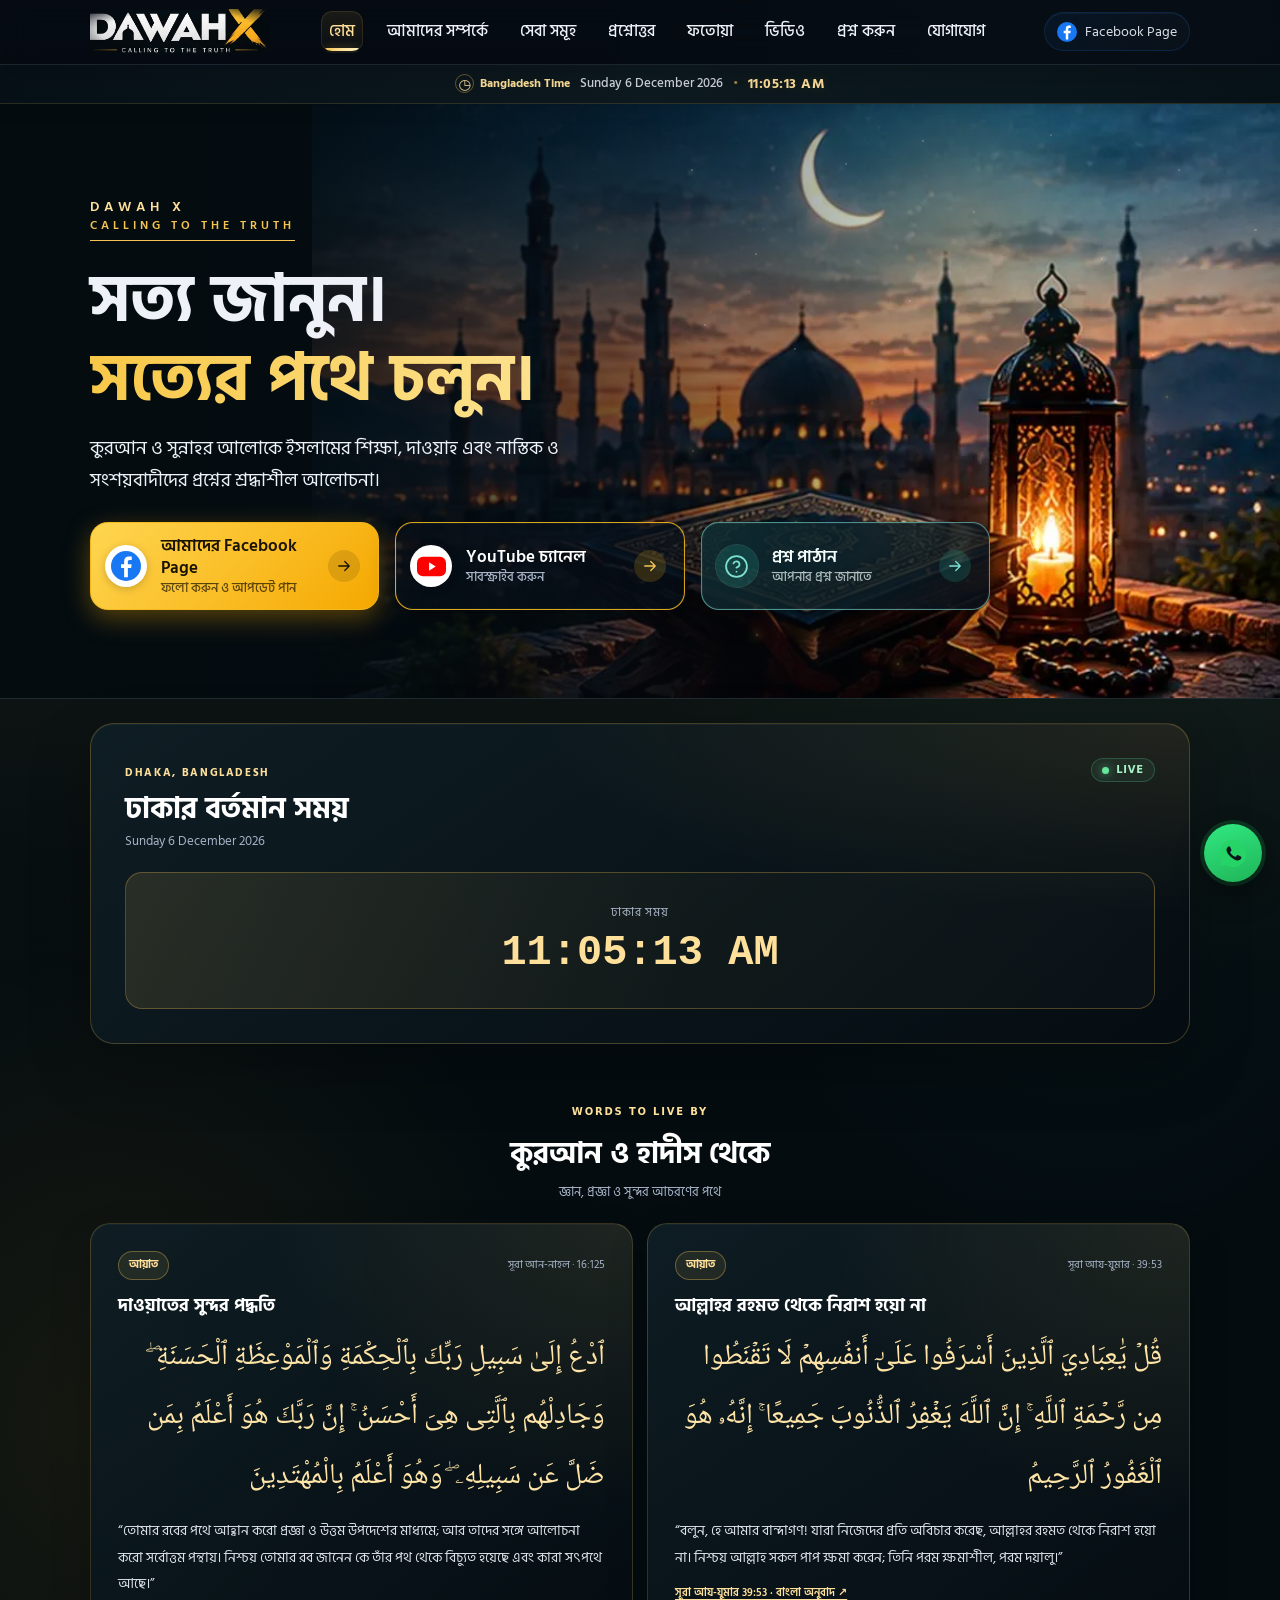
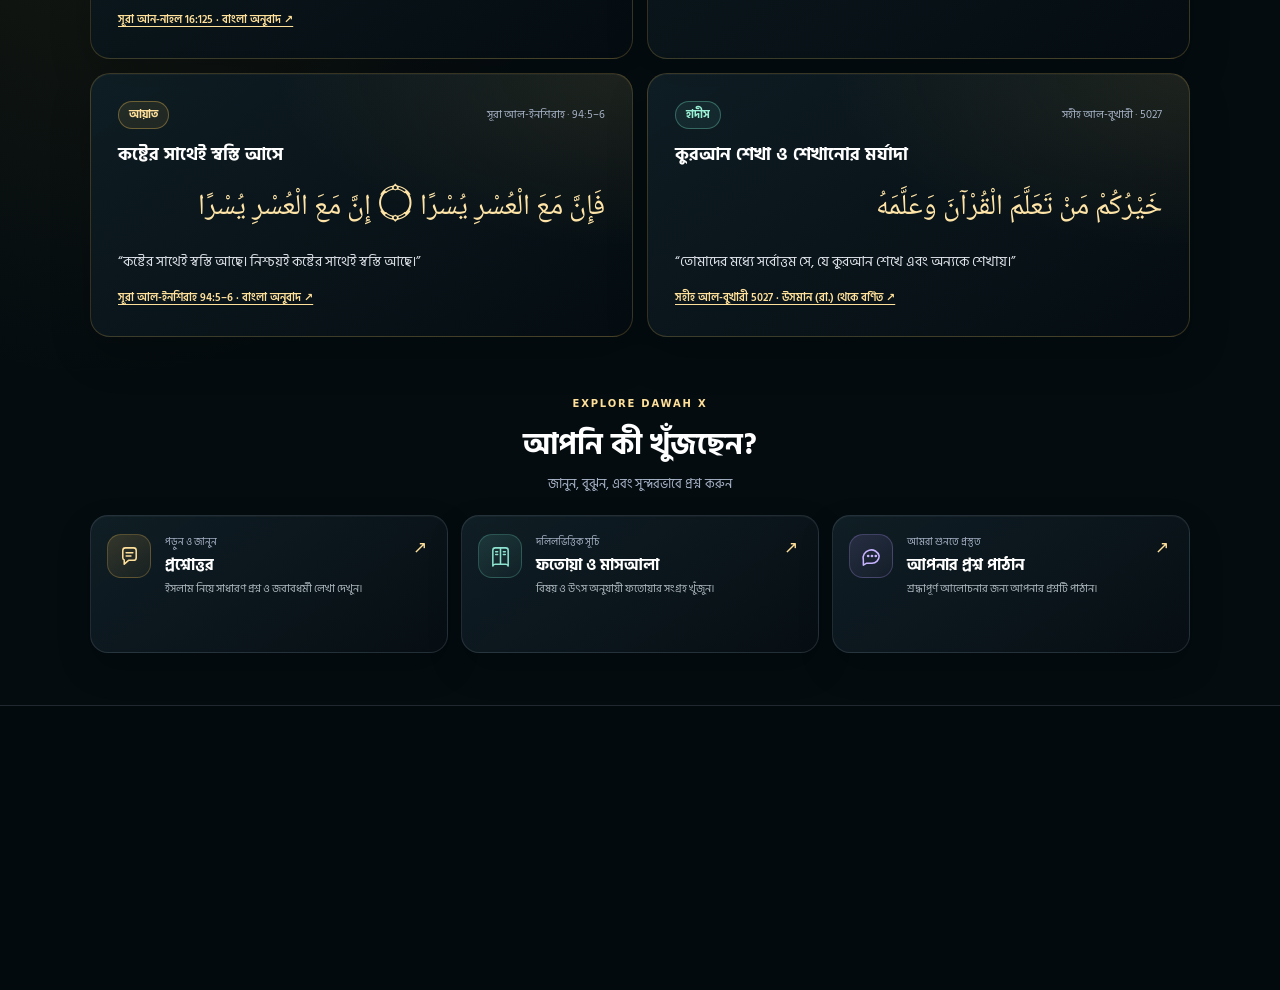
==== commit 37c2ba47: "feat: WhatsApp contact everywhere, honest follow CTAs, PWA polish, CI link checks - WhatsApp (wa.me/" ====
--- a/index.html
+++ b/index.html
@@ -6,10 +6,10 @@
 <meta content="width=device-width, initial-scale=1, viewport-fit=cover" name="viewport"/>
 <title>DAWAH X — সত্য জানুন, সত্যের পথে চলুন</title>
 <meta content="কুরআন ও সুন্নাহর আলোকে ইসলামের শিক্ষা, দাওয়াহ এবং সম্মানজনক প্রশ্নোত্তর।" name="description"/>
-<link href="img/e21bda05e5.webp" rel="icon" type="image/webp"/><meta name="referrer" content="strict-origin-when-cross-origin"/><link rel="preconnect" href="https://i.ytimg.com"/><link rel="preconnect" href="https://www.youtube.com"/><link rel="preload" as="image" href="img/53bda37a05.jpg" fetchpriority="high"/>
-<link rel="preconnect" href="https://fonts.googleapis.com"/><link rel="preconnect" href="https://fonts.gstatic.com" crossorigin/><link href="https://fonts.googleapis.com/css2?family=Hind+Siliguri:wght@400;500;600;700&amp;display=swap" rel="stylesheet"/>
-<link rel="stylesheet" href="assets/8dc5d7a0d7.css"/>
-<meta content="#08151a" name="theme-color"/><meta content="dark" name="color-scheme"/><meta content="DAWAH X" property="og:site_name"/><meta content="website" property="og:type"/><meta content="bn_BD" property="og:locale"/><meta content="DAWAH X — সত্য জানুন, সত্যের পথে চলুন" property="og:title"/><meta content="কুরআন ও সুন্নাহর আলোকে ইসলামের শিক্ষা, দাওয়াহ এবং সম্মানজনক প্রশ্নোত্তর।" property="og:description"/><meta content="summary_large_image" name="twitter:card"/><meta content="DAWAH X — সত্য জানুন, সত্যের পথে চলুন" name="twitter:title"/><meta content="কুরআন ও সুন্নাহর আলোকে ইসলামের শিক্ষা, দাওয়াহ এবং সম্মানজনক প্রশ্নোত্তর।" name="twitter:description"/><meta content="https://dawah-x.github.io/ead/img/b1d94ff7c5.jpg" property="og:image"/><meta content="https://dawah-x.github.io/ead/img/b1d94ff7c5.jpg" property="og:image:secure_url"/><meta content="1792" property="og:image:width"/><meta content="592" property="og:image:height"/><meta content="DAWAH X — সত্য জানুন, সত্যের পথে চলুন" property="og:image:alt"/><meta content="https://dawah-x.github.io/ead/img/b1d94ff7c5.jpg" name="twitter:image"/><meta content="https://dawah-x.github.io/ead/" property="og:url"/><link href="https://dawah-x.github.io/ead/" rel="canonical"/><script type="application/ld+json">{"@context":"https://schema.org","@type":"Organization","name":"DAWAH X","url":"https://dawah-x.github.io/ead/","logo":"https://dawah-x.github.io/ead/img/994f114bee.webp","sameAs":["https://www.facebook.com/profile.php?id=61595349861689","https://www.youtube.com/@ead-s3b"]}</script><link href="favicon.svg" rel="icon" type="image/svg+xml"/></head>
+<link href="img/e21bda05e5.webp" rel="icon" type="image/webp"/><meta name="referrer" content="strict-origin-when-cross-origin"/><link rel="preconnect" href="https://i.ytimg.com"/><link rel="preconnect" href="https://www.youtube.com"/><link rel="preload" as="image" href="img/887065ba37.webp" type="image/webp" fetchpriority="high"/>
+<link rel="preconnect" href="https://fonts.googleapis.com"/><link rel="preconnect" href="https://fonts.gstatic.com" crossorigin/><link href="https://fonts.googleapis.com/css2?family=Hind+Siliguri:wght@400;500;600;700&amp;family=Noto+Naskh+Arabic:wght@400;600;700&amp;display=swap" rel="stylesheet"/>
+<link rel="stylesheet" href="assets/873538a7f4.css"/>
+<meta content="#08151a" name="theme-color"/><meta content="dark" name="color-scheme"/><meta content="DAWAH X" property="og:site_name"/><meta content="website" property="og:type"/><meta content="bn_BD" property="og:locale"/><meta content="DAWAH X — সত্য জানুন, সত্যের পথে চলুন" property="og:title"/><meta content="কুরআন ও সুন্নাহর আলোকে ইসলামের শিক্ষা, দাওয়াহ এবং সম্মানজনক প্রশ্নোত্তর।" property="og:description"/><meta content="summary_large_image" name="twitter:card"/><meta content="DAWAH X — সত্য জানুন, সত্যের পথে চলুন" name="twitter:title"/><meta content="কুরআন ও সুন্নাহর আলোকে ইসলামের শিক্ষা, দাওয়াহ এবং সম্মানজনক প্রশ্নোত্তর।" name="twitter:description"/><meta content="https://dawah-x.github.io/ead/img/b1d94ff7c5.jpg" property="og:image"/><meta content="https://dawah-x.github.io/ead/img/b1d94ff7c5.jpg" property="og:image:secure_url"/><meta content="1792" property="og:image:width"/><meta content="592" property="og:image:height"/><meta content="DAWAH X — সত্য জানুন, সত্যের পথে চলুন" property="og:image:alt"/><meta content="https://dawah-x.github.io/ead/img/b1d94ff7c5.jpg" name="twitter:image"/><meta content="https://dawah-x.github.io/ead/" property="og:url"/><link href="https://dawah-x.github.io/ead/" rel="canonical"/><script type="application/ld+json">{"@context":"https://schema.org","@type":"Organization","name":"DAWAH X","url":"https://dawah-x.github.io/ead/","logo":"https://dawah-x.github.io/ead/img/994f114bee.webp","contactPoint":{"@type":"ContactPoint","telephone":"+8801783543026","contactType":"customer support","areaServed":"BD","availableLanguage":["bn","en","ar"]},"sameAs":["https://www.facebook.com/profile.php?id=61595349861689","https://www.youtube.com/@ead-s3b"]}</script><link href="favicon.svg" rel="icon" type="image/svg+xml"/><link href="img/4a77b85c06.png" rel="apple-touch-icon"/><link href="site.webmanifest" rel="manifest"/></head>
 <body data-page="home"><div aria-hidden="true" class="ambient-motion"><i></i><i></i><i></i></div><div aria-hidden="true" class="cursor-light"></div>
 <svg aria-hidden="true" height="0" style="position:absolute" width="0">
 <symbol id="book" viewbox="0 0 24 24"><path d="M2 4h7a3 3 0 0 1 3 3v13a2 2 0 0 0-2-2H2zM22 4h-7a3 3 0 0 0-3 3v13a2 2 0 0 1 2-2h8z"></path></symbol>
@@ -26,7 +26,7 @@
 <symbol id="phone" viewbox="0 0 24 24"><path d="M22 16.9v3a2 2 0 0 1-2.2 2 19.8 19.8 0 0 1-8.6-3.1 19.5 19.5 0 0 1-6-6A19.8 19.8 0 0 1 2.1 4.2 2 2 0 0 1 4.1 2h3a2 2 0 0 1 2 1.7c.1 1 .4 1.9.7 2.8a2 2 0 0 1-.5 2.1L8.1 9.9a16 16 0 0 0 6 6l1.3-1.3a2 2 0 0 1 2.1-.4c.9.3 1.8.6 2.8.7a2 2 0 0 1 1.7 2z"></path></symbol>
 <symbol id="fb" viewbox="0 0 24 24"><circle cx="12" cy="12" fill="#1877f2" r="12"></circle><path d="M13.5 21v-7.5h2.6l.4-3h-3V8.6c0-.9.3-1.5 1.5-1.5h1.6V4.4c-.3 0-1.2-.1-2.3-.1-2.3 0-3.8 1.4-3.8 3.9v2.3H8v3h2.5V21z" fill="#fff"></path></symbol>
 <symbol id="yt" viewbox="0 0 24 24"><rect fill="#f00" height="16" rx="5" width="24" x="0" y="4"></rect><path d="M10 8.5l5.5 3.5-5.5 3.5z" fill="#fff"></path></symbol>
-<symbol id="tt" viewbox="0 0 24 24"><circle cx="12" cy="12" fill="#111" r="12"></circle><path d="M13.4 5h2.2c.2 1.6 1.2 2.6 2.9 2.8v2.2c-1 0-2-.3-2.9-.9v4.4a4.2 4.2 0 1 1-4.2-4.2v2.3a1.9 1.9 0 1 0 1.9 1.9z" fill="#fff"></path></symbol>
+<symbol id="wa" viewBox="0 0 24 24"><path d="M12.04 2C6.58 2 2.13 6.45 2.13 11.91c0 2.1.55 4.14 1.62 5.95L2.1 22l4.35-1.14a9.85 9.85 0 0 0 5.6 1.78h.01c5.46 0 9.89-4.45 9.89-9.91 0-2.65-1.03-5.14-2.9-7.02A9.82 9.82 0 0 0 12.04 2z" fill="#25D366"/><path d="M17.42 14.38c-.27-.13-1.6-.79-1.85-.88-.25-.09-.43-.13-.61.13-.18.26-.7.88-.85 1.06-.16.18-.31.2-.58.07-.27-.13-1.14-.42-2.17-1.34a8.13 8.13 0 0 1-1.5-1.86c-.16-.27.16-.4.29-.53.12-.13.27-.32.4-.48.13-.16.18-.27.27-.45.09-.18.04-.34-.02-.47-.07-.13-.61-1.47-.83-2-.22-.53-.45-.46-.61-.46h-.52c-.18 0-.49.07-.74.34-.25.27-.97.94-.97 2.29 0 1.35.99 2.66 1.13 2.84.13.18 1.94 2.97 4.7 4.16.66.29 1.17.46 1.57.59.66.21 1.26.18 1.73.11.53-.08 1.6-.65 1.83-1.29.22-.63.22-1.17.16-1.28-.07-.11-.25-.18-.52-.32z" fill="#08151a"/></symbol><symbol id="msg" viewBox="0 0 24 24"><path d="M12 2C6.48 2 2 6.15 2 11.32c0 2.92 1.44 5.52 3.74 7.23V22l3.65-2c.92.28 1.92.44 3.11.44 5.52 0 9.5-4.14 9.5-9.28C22 6.15 17.52 2 12 2z" fill="#A855F7"/><path d="M8.05 14.55l4-4.35 2.95 2.95 4.15-4.15-4 4.35-2.95-2.95-4.15 4.15z" fill="#fff"/></symbol><symbol id="tt" viewbox="0 0 24 24"><circle cx="12" cy="12" fill="#111" r="12"></circle><path d="M13.4 5h2.2c.2 1.6 1.2 2.6 2.9 2.8v2.2c-1 0-2-.3-2.9-.9v4.4a4.2 4.2 0 1 1-4.2-4.2v2.3a1.9 1.9 0 1 0 1.9 1.9z" fill="#fff"></path></symbol>
 </svg>
 <a class="skip-link" href="#main-content">মূল কনটেন্টে যান</a><header class="top"><div class="wrap bar">
 <a href="index.html"><img alt="DAWAH X" class="word" src="img/994f114bee.webp"/></a>
@@ -103,9 +103,9 @@
 <select id="at"><option>স্রষ্টার অস্তিত্ব / নাস্তিকতা</option><option>কুরআন</option><option>হাদিস</option><option>বিজ্ঞান ও ধর্ম</option><option>নারী / নৈতিকতা</option><option>অন্যান্য</option></select>
 <label for="aq">আপনার প্রশ্ন</label>
 <textarea id="aq" placeholder="আপনার প্রশ্ন বা সংশয় এখানে লিখুন..."></textarea>
-<button class="askbtn" id="askbtn" type="button">প্রশ্ন পাঠান</button>
+<button class="askbtn" id="askbtn" type="button">প্রশ্ন পাঠান</button><button class="wabtn" id="wabtn" type="button">WhatsApp-এ পাঠান</button>
 <div id="askm"></div>
-<p class="qnote" style="text-align:left;margin-top:6px">“প্রশ্ন পাঠান” চাপলে প্রশ্নটি স্বয়ংক্রিয়ভাবে কপি হয়ে Messenger-এ চলে যাবে — ওখানে Paste করে Send চাপলেই হবে। উত্তর পেতে চাইলে ইমেইল বা ফোন নম্বর দিন। <a href="https://m.me/61595349861689" rel="noopener" target="_blank">Messenger খুলুন ↗</a></p>
+<p class="qnote" style="text-align:left;margin-top:6px">“প্রশ্ন পাঠান” চাপলে প্রশ্নটি স্বয়ংক্রিয়ভাবে কপি হয়ে Messenger-এ চলে যাবে — ওখানে Paste করে Send চাপলেই হবে; অথবা “WhatsApp-এ পাঠান” চাপুন — প্রশ্নটি সরাসরি WhatsApp-এ pre-filled যাবে, শুধু Send চাপতে হবে। উত্তর পেতে চাইলে ইমেইল বা ফোন নম্বর দিন। <a href="https://m.me/61595349861689" rel="noopener" target="_blank">Messenger খুলুন ↗</a></p>
 </div>
 </div></section>
 <section id="about" style="padding-top:10px"><div class="wrap about">
@@ -129,6 +129,7 @@
 <div class="title"><h2>যোগাযোগ</h2><p>প্রশ্ন, পরামর্শ বা দাওয়াহ-সংক্রান্ত যেকোনো বিষয়ে সরাসরি যোগাযোগ করুন।</p></div>
 <div class="ccards">
 <a class="ccard" href="tel:+8801783543026"><svg class="i"><use href="#phone"></use></svg><div><small>ফোন করুন</small><b>01783543026</b><span>সকাল 10:00 – রাত 10:00</span></div></a>
+<a class="ccard ccard-wa" href="https://wa.me/8801783543026?text=%E0%A6%86%E0%A6%B8%E0%A6%B8%E0%A6%BE%E0%A6%B2%E0%A6%BE%E0%A6%AE%E0%A7%81%20%E0%A6%86%E0%A6%B2%E0%A6%BE%E0%A6%87%E0%A6%95%E0%A7%81%E0%A6%AE%E0%A5%A4%20DAWAH%20X%20%E0%A6%B8%E0%A6%BE%E0%A6%87%E0%A6%9F%20%E0%A6%A5%E0%A7%87%E0%A6%95%E0%A7%87%20%E0%A6%86%E0%A6%AA%E0%A6%A8%E0%A6%BE%E0%A6%B0%20%E0%A6%B8%E0%A6%BE%E0%A6%A5%E0%A7%87%20%E0%A6%AF%E0%A7%8B%E0%A6%97%E0%A6%BE%E0%A6%AF%E0%A7%8B%E0%A6%97%20%E0%A6%95%E0%A6%B0%E0%A6%A4%E0%A7%87%20%E0%A6%9A%E0%A6%BE%E0%A6%87%E0%A5%A4" rel="noopener" target="_blank"><svg class="i"><use href="#wa"></use></svg><div><small>WhatsApp</small><b>লিখে ফেলুন 01783-543026</b><span>সরাসরি চ্যাট — সকাল 10:00 – রাত 10:00</span></div></a>
 <a class="ccard" href="https://www.facebook.com/ebrahim.rahul" rel="noopener" target="_self"><svg class="ic"><use href="#fb"></use></svg><div><small>Facebook ID</small><b>Ebrahim Bin Kamruzzaman</b></div></a>
 </div>
 </div></section>
@@ -139,13 +140,16 @@
 <div><h4>সামাজিক যোগাযোগ</h4><div class="soc">
 <a aria-label="Facebook" data-link="facebook" href="https://www.facebook.com/profile.php?id=61595349861689" rel="noopener" target="_self"><svg class="ic"><use href="#fb"></use></svg></a>
 <a aria-label="YouTube" data-link="youtube" href="https://www.youtube.com/@ead-s3b" rel="noopener" target="_self"><svg class="ic"><use href="#yt"></use></svg></a>
+<a aria-label="WhatsApp" data-link="whatsapp" href="https://wa.me/8801783543026" rel="noopener" target="_blank"><svg class="ic"><use href="#wa"></use></svg></a>
 <a aria-label="TikTok" data-link="tiktok" rel="noopener" target="_blank"><svg class="ic"><use href="#tt"></use></svg></a></div></div>
 <div><h4>আপডেট পেতে সাথে থাকুন</h4>
-<div class="sub"><input id="em" placeholder="আপনার ইমেইল দিন" type="email"/><button id="sb">সাবস্ক্রাইব</button></div><div id="subm"></div></div>
+<div class="sub-follow"><a class="sbtn sbtn-wa" href="https://wa.me/8801783543026?text=%E0%A6%86%E0%A6%B8%E0%A6%B8%E0%A6%BE%E0%A6%B2%E0%A6%BE%E0%A6%AE%E0%A7%81%20%E0%A6%86%E0%A6%B2%E0%A6%BE%E0%A6%87%E0%A6%95%E0%A7%81%E0%A6%AE%E0%A5%A4%20DAWAH%20X%20%E0%A6%B8%E0%A6%BE%E0%A6%87%E0%A6%9F%20%E0%A6%A5%E0%A7%87%E0%A6%95%E0%A7%87%20%E0%A6%86%E0%A6%AA%E0%A6%A8%E0%A6%BE%E0%A6%B0%20%E0%A6%B8%E0%A6%BE%E0%A6%A5%E0%A7%87%20%E0%A6%AF%E0%A7%8B%E0%A6%97%E0%A6%BE%E0%A6%AF%E0%A7%8B%E0%A6%97%20%E0%A6%95%E0%A6%B0%E0%A6%A4%E0%A7%87%20%E0%A6%9A%E0%A6%BE%E0%A6%87%E0%A5%A4" rel="noopener" target="_blank"><svg class="ic"><use href="#wa"></use></svg>WhatsApp</a><a class="sbtn sbtn-ms" href="https://m.me/61595349861689" rel="noopener" target="_blank"><svg class="ic"><use href="#msg"></use></svg>Messenger</a><a class="sbtn sbtn-fb" href="https://www.facebook.com/profile.php?id=61595349861689" rel="noopener" target="_self"><svg class="ic"><use href="#fb"></use></svg>Facebook Page</a></div>
+<p class="sub-note">নতুন ভিডিও ও লেখার আপডেট পেতে যেকোনো একটি বেছে নিন — কোনো ফর্ম নেই, সরাসরি যুক্ত থাকুন।</p></div>
 </div>
 <div class="copy">© <span id="yr"></span> DAWAH X | Calling to the Truth. All rights reserved.</div>
 </div></footer>
-<script src="assets/d0f2094b51.js"></script>
+<a aria-label="WhatsApp-এ বার্তা পাঠান" class="wa-float" href="https://wa.me/8801783543026?text=%E0%A6%86%E0%A6%B8%E0%A6%B8%E0%A6%BE%E0%A6%B2%E0%A6%BE%E0%A6%AE%E0%A7%81%20%E0%A6%86%E0%A6%B2%E0%A6%BE%E0%A6%87%E0%A6%95%E0%A7%81%E0%A6%AE%E0%A5%A4%20DAWAH%20X%20%E0%A6%B8%E0%A6%BE%E0%A6%87%E0%A6%9F%20%E0%A6%A5%E0%A7%87%E0%A6%95%E0%A7%87%20%E0%A6%86%E0%A6%AA%E0%A6%A8%E0%A6%BE%E0%A6%B0%20%E0%A6%B8%E0%A6%BE%E0%A6%A5%E0%A7%87%20%E0%A6%AF%E0%A7%8B%E0%A6%97%E0%A6%BE%E0%A6%AF%E0%A7%8B%E0%A6%97%20%E0%A6%95%E0%A6%B0%E0%A6%A4%E0%A7%87%20%E0%A6%9A%E0%A6%BE%E0%A6%87%E0%A5%A4" rel="noopener" target="_blank"><svg viewBox="0 0 24 24"><use href="#wa"></use></svg></a><span aria-hidden="true" class="wa-tip">WhatsApp-এ বার্তা পাঠান</span>
+<script src="assets/1d57bd1f68.js"></script>
 
 <script src="assets/4a4032d683.js"></script></body>
 </html>
--- a/assets/873538a7f4.css
+++ b/assets/873538a7f4.css
@@ -0,0 +1,522 @@
+
+:root{--bg:#040c10;--gold:#f5b81c;--gold2:#ffd56a;--text:#eef2f8;--muted:#a7b3c7;--line:#1f4363;--card:rgba(255,255,255,.025);
+box-sizing:border-box;padding-top:env(safe-area-inset-top,0px);padding-bottom:env(safe-area-inset-bottom,0px)}
+html{scroll-behavior:smooth;scroll-padding-top:80px}
+*{box-sizing:border-box;margin:0}
+body{background:var(--bg);color:var(--text);font-family:"Hind Siliguri",system-ui,-apple-system,"Segoe UI",sans-serif;line-height:1.65}
+a{color:inherit;text-decoration:none}
+.wrap{max-width:1140px;margin:0 auto;padding:0 20px}
+.i{width:1em;height:1em;stroke:currentColor;fill:none;stroke-width:1.7;stroke-linecap:round;stroke-linejoin:round;flex:none}
+.ic{width:20px;height:20px;flex:none}
+.word{display:block;-webkit-mask-image:radial-gradient(ellipse at center,#000 62%,transparent 100%);mask-image:radial-gradient(ellipse at center,#000 62%,transparent 100%)}
+/* header */
+header.top{position:sticky;top:env(safe-area-inset-top,0px);z-index:30;background:rgba(7,12,20,.74);backdrop-filter:blur(15px) saturate(1.15);-webkit-backdrop-filter:blur(15px) saturate(1.15);border-bottom:1px solid rgba(173,193,215,.14)}
+.bar{display:flex;align-items:center;justify-content:space-between;gap:16px;height:64px}
+.bar .word{height:46px;width:auto}
+.menu{display:flex;gap:26px}
+.menu a{padding:6px 2px;color:var(--text);font-weight:500;border-bottom:2px solid transparent}
+.menu a:hover,.menu a.on{color:var(--gold);border-color:var(--gold)}
+.acts{display:flex;gap:12px;align-items:center}
+.fbp{display:flex;align-items:center;gap:8px;font-size:14px}
+.livebtn{display:flex;align-items:center;gap:8px;border:1px solid var(--text);border-radius:10px;padding:6px 14px;font-weight:600;font-size:14px}
+.dot{width:12px;height:12px;border-radius:50%;background:#ff2d2d;box-shadow:0 0 0 3px rgba(255,45,45,.3)}
+.burger{display:none;background:none;border:0;color:var(--text);font-size:28px;cursor:pointer}
+/* hero */
+.hero{position:relative;overflow:hidden;border-bottom:1px solid var(--line);background:var(--bg) url("../img/53bda37a05.jpg") right center/auto 100% no-repeat;background:var(--bg) image-set(url("../img/887065ba37.webp") type("image/webp"),url("../img/53bda37a05.jpg") type("image/jpeg")) right center/auto 100% no-repeat}
+.hero::before{content:"";position:absolute;inset:0;background:linear-gradient(90deg,var(--bg) 8%,rgba(7,12,20,.55) 50%,transparent 80%)}
+.hero .wrap{position:relative;padding-top:40px;padding-bottom:44px}
+.brandline{letter-spacing:5px;font-weight:600;font-size:14px;line-height:1.5}
+.brandline small{display:block;color:var(--gold);letter-spacing:4px;font-size:12px;border-bottom:1px solid var(--gold);padding-bottom:5px;width:max-content}
+.hero h1{font-size:clamp(40px,6.5vw,66px);line-height:1.2;margin:20px 0 14px;font-weight:700}
+.hero h1 span{display:block;color:var(--gold)}
+.hero p.lead{max-width:520px;font-size:19px;margin-bottom:26px}
+.btns{display:flex;gap:14px;flex-wrap:wrap}
+.btn{display:flex;align-items:center;gap:10px;border-radius:14px;padding:12px 20px;font-weight:600;border:2px solid var(--gold);transition:.2s}
+.btn.fill{background:linear-gradient(#ffc933,#f0a800);color:#1a1300}
+.btn.ghost{background:rgba(0,0,0,.4)}
+.btn.ghost small{display:block;font-size:13px;color:var(--muted);font-weight:400;line-height:1.2}
+.btn:hover{transform:translateY(-2px)}
+/* services */
+section{padding:56px 0}
+.title{text-align:center;margin-bottom:28px}
+.title h2{display:flex;align-items:center;gap:16px;justify-content:center;font-size:clamp(24px,4vw,32px)}
+.title h2::before,.title h2::after{content:"";height:1px;width:min(110px,12vw);background:var(--gold)}
+.title p{color:var(--muted)}
+.grid{display:grid;grid-template-columns:repeat(4,1fr);gap:16px}
+.card{border:1px solid var(--line);border-radius:12px;padding:22px 18px;background:var(--card);transition:.25s}
+.card:hover{border-color:var(--gold);transform:translateY(-4px)}
+.card .i{font-size:36px;color:var(--gold);margin-bottom:12px}
+.card h3{font-size:18px;line-height:1.35;margin-bottom:6px}
+.card p{color:var(--muted);font-size:15px}
+/* live */
+.livebox{display:grid;grid-template-columns:1.1fr 1fr;border:1px solid var(--line);border-radius:14px;background:linear-gradient(135deg,rgba(255,255,255,.04),rgba(255,255,255,.01));overflow:hidden}
+.livebox>div{padding:28px 32px}
+.livebox>div+div{border-left:1px solid var(--line)}
+.badge{display:inline-flex;align-items:center;gap:8px;background:#e11d1d;color:#fff;font-weight:700;letter-spacing:2px;border-radius:8px;padding:2px 16px;font-size:22px}
+.livebox h3{display:inline-block;font-size:28px;margin-left:14px;vertical-align:middle}
+.lrow{display:flex;gap:12px;align-items:center;margin-top:12px;font-size:18px}
+.lrow .i{color:var(--gold);font-size:26px}
+.lrow b{font-weight:600}
+.joinbtn{display:inline-flex;align-items:center;gap:8px;background:var(--gold);color:#1a1300;font-weight:700;border-radius:8px;padding:8px 18px;margin-top:14px}
+.fbrow{display:flex;gap:14px;align-items:center}
+.fbrow .ic{width:44px;height:44px}
+.fbrow b{display:block}
+.fbrow a{font-size:15px;color:var(--text);word-break:break-all}
+.quote{margin-top:18px;transform:rotate(-3deg);font-style:italic;font-size:19px;padding-bottom:10px;border-bottom:3px solid var(--gold);width:max-content;max-width:100%}
+/* about */
+.about{display:grid;grid-template-columns:340px 1fr;gap:34px;align-items:center}
+.about .word{width:100%;height:auto}
+.about .txt{border-left:1px solid var(--line);padding-left:34px}
+.about h3{font-size:24px;margin-bottom:6px}
+.about p{color:var(--text);opacity:.9}
+.verse{display:flex;gap:12px;align-items:center;margin-top:16px;border:1px solid var(--gold);border-radius:10px;padding:10px 16px;color:var(--gold2);font-weight:500}
+.verse .i{font-size:28px;color:var(--gold)}
+/* footer */
+footer{border-top:1px solid var(--line);padding:30px 0 20px;font-size:14px}
+.fg{display:grid;grid-template-columns:1.1fr 1fr 1fr 1.3fr;gap:28px;align-items:start}
+.fg h4{font-size:16px;margin-bottom:10px}
+.fg ul{list-style:none;padding:0}
+.fg li a{color:var(--muted)}.fg li a:hover{color:var(--gold)}
+.fg li::before{content:"›";color:var(--gold);margin-right:8px}
+.fg .word{height:64px;width:auto}
+.tags{color:var(--muted);margin-top:14px;font-size:13px}
+.soc{display:flex;gap:12px}.soc .ic{width:30px;height:30px}
+.copy{text-align:right;color:var(--muted);font-size:12px;margin-top:16px}
+.btns{gap:16px}
+.btn{position:relative;overflow:hidden;min-height:68px;padding:12px 18px 12px 14px;border-radius:18px;border:1.5px solid rgba(245,184,28,.9);gap:14px;transition:transform .25s,box-shadow .25s,background .25s}
+.btn:hover{transform:translateY(-3px)}
+.btn .tx b{display:block;font-size:17px;line-height:1.3;font-weight:600}
+.btn .tx small{display:block;font-size:13px;line-height:1.3;font-weight:500;margin-top:1px}
+.btn .arr{margin-left:auto;padding-left:6px;display:flex}
+.btn .arr span{width:32px;height:32px;border-radius:50%;display:flex;align-items:center;justify-content:center;transition:transform .25s}
+.btn:hover .arr span{transform:translateX(4px)}
+.btn .arr .i{font-size:18px}
+.btn.fill{background:linear-gradient(135deg,#ffd651,#f5a800);color:#1a1300;box-shadow:0 8px 26px rgba(245,168,0,.35)}
+.btn.fill:hover{box-shadow:0 14px 34px rgba(245,168,0,.55)}
+.btn.fill .tx small{color:rgba(26,19,0,.7)}
+.btn.fill .arr span{background:rgba(26,19,0,.12)}
+.btn.fill::after{content:"";position:absolute;top:0;left:-60%;width:35%;height:100%;background:linear-gradient(100deg,transparent,rgba(255,255,255,.6),transparent);transform:skewX(-20deg);transition:left .7s}
+.btn.fill:hover::after{left:130%}
+.fbi{width:42px;height:42px;border-radius:50%;background:#fff;display:flex;align-items:center;justify-content:center;flex:none;box-shadow:0 2px 8px rgba(0,0,0,.2)}
+.fbi .ic{width:30px;height:30px}
+.btn.ghost{background:rgba(8,16,26,.6);backdrop-filter:blur(8px);-webkit-backdrop-filter:blur(8px);color:#fff;box-shadow:0 8px 26px rgba(0,0,0,.35),inset 0 0 0 1px rgba(255,255,255,.04)}
+.btn.ghost:hover{background:rgba(245,184,28,.12);box-shadow:0 14px 34px rgba(245,184,28,.25)}
+.btn.ghost .tx small{color:var(--muted)}
+.btn.ghost .arr span{background:rgba(245,184,28,.18);color:var(--gold)}
+.lv{display:flex;align-items:center;gap:7px;background:#e11d1d;color:#fff;font-weight:700;font-size:12px;letter-spacing:1.5px;border-radius:9px;padding:6px 11px;flex:none;box-shadow:0 0 18px rgba(225,29,29,.45)}
+.lv i{width:8px;height:8px;border-radius:50%;background:#fff;animation:lvp 1.5s infinite}
+@keyframes lvp{0%{box-shadow:0 0 0 0 rgba(255,255,255,.75)}100%{box-shadow:0 0 0 8px rgba(255,255,255,0)}}
+@media(max-width:560px){.btn{width:100%}}
+.ccards{display:grid;grid-template-columns:repeat(auto-fit,minmax(260px,1fr));gap:16px;max-width:900px;margin:0 auto}
+.ccard{display:flex;gap:16px;align-items:center;border:1px solid var(--line);border-radius:14px;padding:20px;background:linear-gradient(135deg,rgba(255,255,255,.04),rgba(255,255,255,.01));transition:.25s}
+.ccard:hover{border-color:var(--gold);transform:translateY(-4px);box-shadow:0 12px 30px rgba(0,0,0,.35)}
+.ccard>.i{font-size:40px;color:var(--gold)}
+.ccard>.ic{width:40px;height:40px}
+.ccard small{display:block;color:var(--muted);font-size:13px}
+.ccard b{display:block;font-size:19px;font-weight:600;word-break:break-all}
+.ccard span{color:var(--gold2);font-size:14px}
+.askbox{max-width:720px;margin:0 auto;border:1px solid var(--line);border-radius:14px;padding:26px;background:linear-gradient(135deg,rgba(255,255,255,.04),rgba(255,255,255,.01))}
+.askbox label{display:block;font-weight:500;margin:14px 0 4px}
+.askbox label small{color:var(--muted);font-weight:400}
+.askbox input,.askbox select,.askbox textarea{width:100%;background:rgba(255,255,255,.04);border:1px solid var(--line);border-radius:10px;color:var(--text);padding:10px 14px;font:inherit}
+.askbox select option{background:#0b141c}
+.askbox textarea{min-height:130px;resize:vertical}
+.askbox .two{display:grid;grid-template-columns:1fr 1fr;gap:14px}
+.askbtn{margin-top:18px;background:linear-gradient(#ffc933,#f0a800);color:#1a1300;border:0;border-radius:10px;padding:12px 28px;font:inherit;font-weight:700;cursor:pointer}
+#askm{margin-top:12px;color:var(--gold2);min-height:22px}
+@media(max-width:560px){.askbox .two{grid-template-columns:1fr}.askbox{padding:18px}}
+.qtools{display:flex;gap:12px;flex-wrap:wrap;align-items:center;margin-bottom:18px}
+.qtools input{flex:1;min-width:200px;background:rgba(255,255,255,.04);border:1px solid var(--line);border-radius:10px;color:var(--text);padding:10px 14px;font:inherit}
+.qchips{display:flex;gap:8px;flex-wrap:wrap;margin-bottom:20px}
+.chip{cursor:pointer;border:1px solid var(--line);background:transparent;color:var(--text);border-radius:20px;padding:5px 14px;font:inherit;font-size:14px}
+.chip:hover{border-color:var(--gold)}.chip.on{background:var(--gold);color:#1a1300;border-color:var(--gold);font-weight:600}
+.qgrid{display:grid;grid-template-columns:repeat(3,1fr);gap:14px}
+.qcard{display:flex;flex-direction:column;gap:6px;border:1px solid var(--line);border-radius:12px;padding:16px;background:var(--card);transition:.2s}
+.qcard:hover{border-color:var(--gold);transform:translateY(-3px)}
+.qcard small{color:var(--gold);font-size:12px;letter-spacing:.5px}
+.qcard b{font-weight:600;line-height:1.45}
+.qcard span{margin-top:auto;color:var(--muted);font-size:13px}
+.qnote{text-align:center;color:var(--muted);font-size:13px;margin-top:18px}
+.qnote a{color:var(--gold)}
+@media(max-width:900px){.qgrid{grid-template-columns:repeat(2,1fr)}}
+@media(max-width:560px){.qgrid{grid-template-columns:1fr}}
+@media(max-width:900px){
+ .grid{grid-template-columns:repeat(2,1fr)}
+ .livebox,.about{grid-template-columns:1fr}
+ .livebox>div+div{border-left:0;border-top:1px solid var(--line)}
+ .about .txt{border:0;padding:0}.about .word{max-width:300px}
+ .fg{grid-template-columns:1fr 1fr}
+ .menu{position:absolute;top:64px;left:0;right:0;background:var(--bg);flex-direction:column;gap:0;padding:8px 20px 16px;border-bottom:1px solid var(--line);display:none}
+ .menu.open{display:flex}.menu a{padding:12px 0}
+ .burger{display:block}.fbp span{display:none}
+ .hero{background-size:cover;background-position:70% center}
+ .hero::before{background:rgba(7,12,20,.72)}
+}
+@media(max-width:560px){.grid,.fg{grid-template-columns:1fr}.livebox>div{padding:22px 18px}.livebox h3{font-size:22px;margin:8px 0 0}.copy{text-align:left}}
+.qmorewrap{text-align:center;margin-top:20px}.qmore{cursor:pointer;border:1px solid var(--gold);background:transparent;color:var(--gold);border-radius:999px;padding:10px 28px;font:inherit;font-weight:600}.qmore:hover{background:var(--gold);color:#1a1300}
+
+/* DAWAH X refresh — page routing, polish and motion */
+:root{--gold:#f6c453;--gold2:#ffe09a;--line:rgba(173,193,215,.17);--card:rgba(255,255,255,.045)}
+html{scroll-behavior:smooth;scroll-padding-top:88px}
+@view-transition{navigation:auto}
+::view-transition-old(root){animation:routeLeave .16s ease both}
+::view-transition-new(root){animation:routeEnter .3s cubic-bezier(.2,.75,.25,1) both}
+@keyframes routeLeave{to{opacity:.94}}
+@keyframes routeEnter{from{opacity:.7;transform:translateY(7px)}to{opacity:1;transform:translateY(0)}}
+.back-to-top{position:fixed;z-index:40;right:max(18px,env(safe-area-inset-right));bottom:max(20px,env(safe-area-inset-bottom));width:48px;height:48px;display:grid;place-items:center;border:1px solid rgba(246,196,83,.48);border-radius:50%;color:#fff2c5;background:linear-gradient(145deg,rgba(22,35,41,.94),rgba(6,14,20,.92));box-shadow:0 10px 28px rgba(0,0,0,.3),inset 0 1px rgba(255,255,255,.1);backdrop-filter:blur(12px);-webkit-backdrop-filter:blur(12px);opacity:0;visibility:hidden;pointer-events:none;transform:translateY(12px) scale(.9);transition:opacity .24s ease,visibility .24s ease,transform .28s cubic-bezier(.2,.75,.25,1),border-color .2s ease,box-shadow .2s ease;cursor:pointer}
+.back-to-top.is-visible{opacity:1;visibility:visible;pointer-events:auto;transform:translateY(0) scale(1)}
+.back-to-top:hover{transform:translateY(-4px) scale(1.05);border-color:var(--gold2);box-shadow:0 14px 32px rgba(0,0,0,.38),0 0 18px rgba(246,196,83,.18)}
+.back-to-top:active{transform:translateY(-1px) scale(.96)}
+.back-to-top svg{width:20px;height:20px;transition:transform .24s ease}
+.back-to-top:hover svg{transform:translateY(-2px)}
+.back-to-top:focus-visible{outline:2px solid var(--gold2);outline-offset:4px}
+@media(max-width:560px){.back-to-top{right:max(14px,env(safe-area-inset-right));bottom:max(16px,env(safe-area-inset-bottom));width:44px;height:44px}}
+@media(prefers-reduced-motion:reduce){html{scroll-behavior:auto}::view-transition-old(root),::view-transition-new(root){animation:none!important}}
+.skip-link{position:fixed;z-index:200;top:9px;left:12px;padding:10px 14px;border-radius:10px;background:var(--gold2);color:#111!important;font-weight:800;text-decoration:none;transform:translateY(-160%);transition:transform .2s ease}.skip-link:focus{transform:translateY(0)}
+a:focus-visible,button:focus-visible,input:focus-visible,textarea:focus-visible,select:focus-visible{outline:2px solid var(--gold2)!important;outline-offset:3px!important}main#main-content{display:block;min-height:50vh}
+body{background:radial-gradient(ellipse at 85% 8%,rgba(31,103,91,.15),transparent 32%),radial-gradient(ellipse at 8% 55%,rgba(245,184,28,.075),transparent 28%),var(--bg);background-size:170% 170%,155% 155%;animation:atmosphereDrift 24s ease-in-out infinite alternate}
+@keyframes atmosphereDrift{0%{background-position:0% 0%,100% 15%}100%{background-position:100% 80%,0% 100%}}
+.scroll-progress{position:fixed;z-index:100;left:0;top:0;width:100%;height:3px;transform:scaleX(0);transform-origin:left;background:linear-gradient(90deg,#f6a800,#ffe09a,#73dfc4);box-shadow:0 0 16px rgba(246,196,83,.8);pointer-events:none;transition:transform .12s linear}
+.hero::after{content:"";position:absolute;z-index:0;pointer-events:none;top:-115px;right:7%;width:min(38vw,440px);aspect-ratio:1;border-radius:50%;background:radial-gradient(circle,rgba(246,196,83,.16),rgba(87,213,185,.07) 38%,transparent 70%);filter:blur(7px);animation:orbFloat 8s ease-in-out infinite alternate}
+@keyframes orbFloat{0%{transform:translate3d(0,10px,0) scale(.88);opacity:.42}100%{transform:translate3d(-28px,42px,0) scale(1.12);opacity:.9}}
+.hero .wrap{position:relative;z-index:3}
+.lantern-fx{position:absolute;left:81%;top:73%;z-index:2;width:1px;height:1px;pointer-events:none;mix-blend-mode:screen}
+.lantern-fx::before{content:"";position:absolute;left:50%;top:50%;width:94px;height:94px;transform:translate(-50%,-50%);border-radius:50%;background:radial-gradient(circle,rgba(255,195,91,.34) 0,rgba(255,153,49,.18) 28%,rgba(255,113,23,.07) 51%,transparent 73%);filter:blur(5px);animation:lanternGlow 1.15s ease-in-out infinite alternate}
+.lantern-fx::after{content:"";position:absolute;left:50%;top:50%;width:13px;height:27px;transform:translate(-50%,-56%);transform-origin:50% 92%;clip-path:polygon(51% 0,63% 18%,94% 42%,100% 61%,82% 82%,57% 100%,31% 92%,8% 70%,0 51%,22% 29%,34% 20%);background:radial-gradient(ellipse at 50% 78%,#fff8c9 0 13%,#ffe57a 26%,#ffb53e 49%,#ff791d 74%,rgba(249,75,14,.25) 100%);filter:drop-shadow(0 0 5px rgba(255,207,102,.9)) drop-shadow(0 0 13px rgba(255,123,27,.7));animation:flameWaver .19s ease-in-out infinite alternate}
+.lantern-fx i{position:absolute;left:50%;top:50%;width:5px;height:15px;transform:translate(-50%,-12%);transform-origin:50% 90%;clip-path:polygon(50% 0,76% 35%,100% 60%,75% 100%,25% 100%,0 58%,28% 30%);background:linear-gradient(180deg,#fffdf0 0%,#fff2a4 46%,#ffc54a 100%);filter:drop-shadow(0 0 4px rgba(255,244,173,.9));animation:flameCore .16s ease-in-out infinite alternate}
+@keyframes lanternGlow{from{opacity:.48;transform:translate(-50%,-50%) scale(.9)}to{opacity:.9;transform:translate(-50%,-50%) scale(1.12)}}
+@keyframes flameWaver{0%{transform:translate(-50%,-56%) rotate(-4deg) scale(.93,.96)}45%{transform:translate(-50%,-59%) rotate(2deg) scale(1.04,1.05)}100%{transform:translate(-50%,-55%) rotate(4deg) scale(.97,1.1)}}
+@keyframes flameCore{from{transform:translate(-50%,-12%) rotate(-3deg) scale(.9,.92);opacity:.8}to{transform:translate(-50%,-17%) rotate(3deg) scale(1.08,1.08);opacity:1}}
+@media(max-width:900px){.lantern-fx{left:80%;top:72%}}
+@media(max-width:560px){.lantern-fx{left:82%;top:72%}.lantern-fx::before{width:78px;height:78px}.lantern-fx::after{width:11px;height:23px}}
+.sky-effects{position:absolute;inset:0;z-index:1;overflow:hidden;pointer-events:none}
+.sky-star{position:absolute;left:var(--x);top:var(--y);width:var(--size,2px);height:var(--size,2px);border-radius:50%;background:#fff8d7;box-shadow:0 0 5px rgba(255,245,190,.75),0 0 11px rgba(185,221,255,.45);opacity:.25;animation:starTwinkle var(--dur,3s) ease-in-out var(--delay,0s) infinite;will-change:transform,opacity}
+@keyframes starTwinkle{0%,100%{opacity:.2;transform:scale(.7)}50%{opacity:1;transform:scale(1.55)}}
+.firefly{position:absolute;left:var(--x);top:var(--y);width:4px;height:4px;border-radius:50%;background:radial-gradient(circle,#fff9bb 0 12%,#ffe36a 30%,rgba(255,184,55,.45) 62%,transparent 100%);box-shadow:0 0 7px 2px rgba(255,213,91,.55),0 0 18px 5px rgba(255,176,54,.22);opacity:.2;animation:fireflyFlight var(--dur,7s) ease-in-out var(--delay,0s) infinite alternate;will-change:transform,opacity}
+@keyframes fireflyFlight{0%{transform:translate3d(0,0,0) scale(.55);opacity:.14}45%{opacity:.88}100%{transform:translate3d(var(--dx,18px),var(--dy,-30px),0) scale(1.2);opacity:.3}}
+.shooting-star{position:absolute;width:126px;height:2px;border-radius:50%;opacity:0;background:linear-gradient(90deg,transparent 0%,rgba(255,251,224,.22) 36%,rgba(255,246,197,.95) 100%);filter:drop-shadow(0 0 4px rgba(255,235,167,.85));transform-origin:right center;animation:shootingStar 10s ease-in-out var(--delay,0s) infinite;will-change:transform,opacity}
+.shooting-star.one{left:94%;top:16%;--delay:1.5s}.shooting-star.two{left:99%;top:31%;width:92px;animation-duration:15s;--delay:6s}
+@keyframes shootingStar{0%,69%{opacity:0;transform:translate3d(0,0,0) rotate(-34deg) scaleX(.08)}72%{opacity:.92;transform:translate3d(0,0,0) rotate(-34deg) scaleX(1)}80%{opacity:0;transform:translate3d(-230px,128px,0) rotate(-34deg) scaleX(.58)}100%{opacity:0;transform:translate3d(-230px,128px,0) rotate(-34deg) scaleX(.58)}}
+@media(max-width:560px){.firefly{width:3px;height:3px}.shooting-star{width:98px}.shooting-star.one{left:99%;top:14%}.shooting-star.two{left:106%;top:28%}}
+
+.hero .brandline{animation:fadeRise .8s .06s both cubic-bezier(.2,.75,.25,1)}
+.hero h1{animation:fadeRise .95s .18s both cubic-bezier(.2,.75,.25,1)}
+.hero p.lead{animation:fadeRise .9s .34s both cubic-bezier(.2,.75,.25,1)}
+.hero .btns{animation:fadeRise .9s .5s both cubic-bezier(.2,.75,.25,1)}
+@keyframes fadeRise{from{opacity:0;transform:translateY(26px);filter:blur(5px)}to{opacity:1;transform:translateY(0);filter:blur(0)}}
+.hero h1 span{background:linear-gradient(100deg,#f5b81c 5%,#fff0b4 45%,#f5b81c 78%);background-size:220% auto;background-clip:text;-webkit-background-clip:text;color:transparent;animation:textGleam 6s ease-in-out infinite}
+@keyframes textGleam{0%,100%{background-position:0% center}50%{background-position:100% center}}
+#scroll-progress{position:fixed;z-index:1000;left:0;top:0;width:100%;height:3px;pointer-events:none;background:linear-gradient(90deg,#e6ad39,#fff0a2,#f6c453);transform:scaleX(0);transform-origin:left;box-shadow:0 0 13px rgba(246,196,83,.65);transition:transform .12s linear}
+.card .i,.qcard,.ccard,.chip,.qmore,.askbtn{transition:transform .32s cubic-bezier(.2,.75,.25,1),box-shadow .32s ease,border-color .32s ease,background-color .32s ease}
+.card:hover .i{transform:translateY(-7px) rotate(9deg) scale(1.12);filter:drop-shadow(0 5px 10px rgba(246,196,83,.35))}
+.qcard:hover,.ccard:hover{transform:translateY(-7px) scale(1.015)}
+.qcard:nth-child(3n+1){transition-delay:20ms}.qcard:nth-child(3n+2){transition-delay:70ms}.qcard:nth-child(3n){transition-delay:120ms}
+/* Expanded motion system: gentle ambient particles, 3D hover, gleam and section choreography. */
+.ambient-motion{position:fixed;inset:0;overflow:hidden;pointer-events:none;z-index:1;contain:strict}
+.ambient-motion i{position:absolute;display:block;width:clamp(150px,25vw,360px);aspect-ratio:1;border-radius:50%;filter:blur(55px);opacity:.15;will-change:transform}
+.ambient-motion i:nth-child(1){left:-9%;top:20%;background:#f6c453;animation:driftA 19s ease-in-out infinite alternate}
+.ambient-motion i:nth-child(2){right:-10%;top:46%;background:#28cbb1;animation:driftB 23s ease-in-out infinite alternate}
+.ambient-motion i:nth-child(3){left:35%;bottom:-28%;background:#3a72d7;animation:driftC 27s ease-in-out infinite alternate}
+@keyframes driftA{0%{transform:translate3d(0,0,0) scale(.8)}100%{transform:translate3d(30vw,12vh,0) scale(1.15)}}
+@keyframes driftB{0%{transform:translate3d(0,0,0) scale(1.1)}100%{transform:translate3d(-25vw,-16vh,0) scale(.78)}}
+@keyframes driftC{0%{transform:translate3d(-10vw,0,0) scale(.9)}100%{transform:translate3d(12vw,-22vh,0) scale(1.22)}}
+.cursor-light{position:fixed;inset:0;z-index:4;pointer-events:none;opacity:.16;mix-blend-mode:screen;background:radial-gradient(450px circle at var(--light-x,50%) var(--light-y,40%),rgba(255,231,174,.35),transparent 72%);transition:opacity .3s ease}
+.hero{background-position:calc(100% + var(--hero-shift-x,0px)) calc(50% + var(--hero-shift-y,0px));transition:background-position .18s ease-out}
+.card,.qcard,.ccard,.library-link{position:relative;overflow:hidden}
+.card::after,.qcard::after,.ccard::after,.library-link::after{content:"";position:absolute;z-index:0;inset:0;border-radius:inherit;pointer-events:none;opacity:0;transition:opacity .3s ease;background:radial-gradient(340px circle at var(--shine-x,50%) var(--shine-y,40%),rgba(255,247,221,.10),transparent 72%)}
+.card:hover::after,.qcard:hover::after,.ccard:hover::after,.library-link:hover::after{opacity:1}
+.card>*,.qcard>*,.ccard>*,.library-link>*{position:relative;z-index:1}
+body>header,body>section,body>footer{position:relative;z-index:2}
+header.top{background:rgba(7,12,20,.74);backdrop-filter:blur(15px) saturate(1.15);-webkit-backdrop-filter:blur(15px) saturate(1.15);border-bottom-color:rgba(173,193,215,.14)}
+@media(max-width:900px){header.top{background:rgba(7,12,20,.8);backdrop-filter:blur(14px) saturate(1.12);-webkit-backdrop-filter:blur(14px) saturate(1.12)}}
+header.top .word{animation:logoBreathe 6s ease-in-out infinite}
+@keyframes logoBreathe{0%,100%{transform:translateY(0);filter:drop-shadow(0 0 0 rgba(246,196,83,0))}50%{transform:translateY(-2px);filter:drop-shadow(0 3px 8px rgba(246,196,83,.18))}}
+.menu a{overflow:hidden}
+.menu a::before{content:"";position:absolute;left:0;right:100%;bottom:2px;height:2px;border-radius:3px;background:linear-gradient(90deg,var(--gold),var(--gold2));transition:right .3s cubic-bezier(.2,.75,.25,1)}
+.menu a:hover::before{right:0}
+.menu a[aria-current="page"]::after{animation:currentMark .55s cubic-bezier(.2,.75,.25,1) both}
+@keyframes currentMark{from{transform:scaleX(.15);transform-origin:left;opacity:0}to{transform:scaleX(1);transform-origin:left;opacity:1}}
+.title h2::before,.title h2::after{transform-origin:center;animation:rulePulse 4.2s ease-in-out infinite alternate}
+.title h2::after{animation-delay:.6s}
+@keyframes rulePulse{from{transform:scaleX(.55);opacity:.55}to{transform:scaleX(1);opacity:1}}
+.btn,.askbtn,.wabtn,.qmore,.joinbtn,.sbtn{position:relative;overflow:hidden;isolation:isolate}
+.btn::after,.askbtn::after,.wabtn::after,.qmore::after,.joinbtn::after,.sbtn::after{content:"";position:absolute;z-index:-1;top:-80%;left:-55%;width:38%;height:260%;transform:translateX(-180%) rotate(24deg);background:linear-gradient(90deg,transparent,rgba(255,255,255,.36),transparent);transition:transform .72s cubic-bezier(.18,.7,.25,1);pointer-events:none}
+.btn:hover::after,.askbtn:hover::after,.wabtn:hover::after,.qmore:hover::after,.joinbtn:hover::after,.sbtn:hover::after{transform:translateX(650%) rotate(24deg)}
+.card,.qcard,.ccard,.library-link{transform-style:preserve-3d;backface-visibility:hidden}
+.card:hover{transform:perspective(900px) translateY(-7px) rotateX(var(--tilt-x,0deg)) rotateY(var(--tilt-y,0deg)) scale(1.015)}
+.qcard:hover,.ccard:hover,.library-link:hover{transform:perspective(900px) translateY(-6px) rotateX(var(--tilt-x,0deg)) rotateY(var(--tilt-y,0deg)) scale(1.012)}
+.card .i{transition:transform .45s cubic-bezier(.2,.75,.25,1),filter .45s ease}
+.card:hover .i{transform:translateY(-8px) rotate(12deg) scale(1.16)}
+.livebox{transition:transform .45s ease,box-shadow .45s ease,border-color .45s ease}
+.livebox:hover{transform:translateY(-4px);border-color:rgba(246,196,83,.4);box-shadow:0 20px 55px rgba(0,0,0,.26),0 0 28px rgba(246,196,83,.08)}
+.badge{animation:badgeBeat 2.2s ease-in-out infinite;transform-origin:left center}
+@keyframes badgeBeat{0%,100%{box-shadow:0 0 0 0 rgba(225,29,29,.22)}50%{box-shadow:0 0 0 7px rgba(225,29,29,0)}}
+.dot{animation:livePulse 1.7s ease-out infinite}
+@keyframes livePulse{0%{box-shadow:0 0 0 0 rgba(255,45,45,.55)}75%,100%{box-shadow:0 0 0 9px rgba(255,45,45,0)}}
+.lrow{transition:transform .28s ease,color .28s ease}
+.lrow:hover{transform:translateX(6px);color:var(--gold2)}
+.library-link .go{transition:transform .3s cubic-bezier(.2,.75,.25,1)}
+.library-link:hover .go{transform:translate(4px,-4px) rotate(8deg)}
+.chip:hover{transform:translateY(-3px) scale(1.045);box-shadow:0 8px 20px rgba(246,196,83,.14)}
+input:focus,textarea:focus,select:focus{animation:inputFocus 1.8s ease-in-out infinite alternate}
+@keyframes inputFocus{from{box-shadow:0 0 0 0 rgba(246,196,83,.05)}to{box-shadow:0 0 0 5px rgba(246,196,83,.09)}}
+footer a{transition:color .22s ease,transform .22s ease}
+footer a:hover{display:inline-block;color:var(--gold2);transform:translateX(3px)}
+@media(max-width:700px){.ambient-motion i{opacity:.1;filter:blur(42px)}.cursor-light{display:none}.card:hover,.qcard:hover,.ccard:hover,.library-link:hover{transform:translateY(-4px)}}
+.btn.fill{animation:buttonGlow 3.8s ease-in-out infinite}
+@keyframes buttonGlow{0%,100%{box-shadow:0 8px 26px rgba(245,168,0,.28)}50%{box-shadow:0 12px 36px rgba(245,168,0,.52),0 0 0 5px rgba(245,184,28,.06)}}
+.menu a{position:relative;transition:color .2s ease,transform .2s ease}
+.menu a:hover,.menu a[aria-current="page"]{color:var(--gold2)}
+.menu a[aria-current="page"]::after{content:"";position:absolute;left:0;right:0;bottom:4px;height:2px;background:linear-gradient(90deg,var(--gold),transparent);border-radius:9px}
+header.top{box-shadow:0 10px 32px rgba(0,0,0,.16)}
+.card,.qcard,.ccard,.askbox,.livebox{box-shadow:0 12px 38px rgba(0,0,0,.12)}
+.card,.qcard,.ccard,.btn,.chip,.qmore,.askbtn{will-change:transform}
+.card:hover,.qcard:hover,.ccard:hover{box-shadow:0 18px 42px rgba(0,0,0,.3),0 0 0 1px rgba(246,196,83,.12)}
+section{animation:sectionIn .55s cubic-bezier(.2,.75,.25,1) both}
+@keyframes sectionIn{from{opacity:0;transform:translateY(12px)}to{opacity:1;transform:translateY(0)}}
+[data-reveal]{opacity:0;transform:translateY(16px);transition:opacity .65s ease,transform .65s cubic-bezier(.2,.75,.25,1)}
+[data-reveal].is-visible{opacity:1;transform:translateY(0)}
+.hero .wrap{padding-top:clamp(52px,8vw,92px);padding-bottom:clamp(54px,8vw,88px)}
+.brandline{color:var(--gold2)}
+.title{margin-bottom:32px}
+.title h2{letter-spacing:.01em}
+.library-panel{position:relative;overflow:hidden;margin:0 0 28px;padding:clamp(18px,2.2vw,26px);border:1px solid rgba(246,196,83,.22);border-radius:20px;background:linear-gradient(135deg,rgba(246,196,83,.07),rgba(255,255,255,.025) 48%,rgba(26,117,111,.06));box-shadow:0 14px 38px rgba(0,0,0,.12);}
+.library-heading{display:flex;justify-content:space-between;align-items:flex-start;gap:18px;margin-bottom:18px}
+.library-heading>div{min-width:0}
+.library-kicker{display:inline-flex;align-items:center;gap:7px;margin-bottom:7px;padding:4px 9px;border:1px solid rgba(246,196,83,.2);border-radius:999px;color:var(--gold2);background:rgba(246,196,83,.055);font-size:10px;font-weight:800;letter-spacing:.09em;text-transform:uppercase}
+.library-heading b{display:block;font-size:clamp(19px,2.1vw,23px);line-height:1.35;letter-spacing:.005em}
+.library-heading p{max-width:70ch;margin:6px 0 0;font-size:13px;line-height:1.65;color:var(--muted)}
+.library-total{flex:none;min-width:84px;padding:9px 12px;border:1px solid rgba(246,196,83,.18);border-radius:14px;background:rgba(246,196,83,.055);text-align:center}
+.library-total strong{display:block;color:var(--gold2);font-size:21px;line-height:1.1;font-variant-numeric:tabular-nums}
+.library-total small{display:block;margin-top:4px;color:var(--muted);font-size:10px}
+.library-links{display:grid;grid-template-columns:repeat(2,minmax(0,1fr));gap:12px}
+.library-link{display:flex;align-items:center;gap:13px;min-width:0;min-height:94px;padding:15px 16px;border:1px solid rgba(173,193,215,.16);border-radius:16px;background:linear-gradient(145deg,rgba(255,255,255,.035),rgba(0,0,0,.17));transition:transform .25s cubic-bezier(.2,.75,.25,1),border-color .22s ease,background .22s ease,box-shadow .22s ease}
+.library-link:hover{transform:translateY(-3px);border-color:rgba(246,196,83,.42);background:linear-gradient(145deg,rgba(246,196,83,.075),rgba(0,0,0,.14));box-shadow:0 12px 26px rgba(0,0,0,.18)}
+.library-link-copy{display:flex;flex:1;flex-direction:column;align-items:flex-start;gap:4px;min-width:0}
+.library-kind{display:inline-flex;align-items:center;width:max-content;max-width:100%;padding:3px 8px;border:1px solid rgba(124,225,209,.18);border-radius:999px;color:#9ce8dc;background:rgba(44,196,174,.07);font-size:10px;font-weight:750;line-height:1.2}
+.library-link b{display:block;font-size:15px;line-height:1.4}.library-link small{color:var(--muted);font-size:12px;line-height:1.45}
+.library-count{display:flex;flex:none;flex-direction:column;align-items:flex-end;min-width:60px;font-variant-numeric:tabular-nums}
+.library-count b{color:var(--gold2);font-size:20px;line-height:1.1}.library-count small{margin-top:4px;font-size:10px}
+.library-new{display:inline-flex;flex:none;align-items:center;gap:4px;padding:5px 8px;border:1px solid rgba(124,225,209,.23);border-radius:999px;color:#9ce8dc;background:rgba(44,196,174,.075);font-size:10px;font-weight:800;white-space:nowrap}
+.library-link .go{flex:none;color:var(--gold);font-size:19px;transition:transform .25s cubic-bezier(.2,.75,.25,1)}
+.library-link:hover .go{transform:translate(3px,-2px)}
+.library-summary{display:flex;flex-wrap:wrap;gap:8px;margin-top:14px;padding-top:13px;border-top:1px solid rgba(173,193,215,.12)}
+.library-stat{display:inline-flex;align-items:center;gap:6px;padding:6px 10px;border:1px solid rgba(173,193,215,.12);border-radius:999px;color:var(--muted);background:rgba(0,0,0,.12);font-size:11px;line-height:1.35}
+.library-stat strong{color:#f1f4f5;font-size:12px;font-variant-numeric:tabular-nums}
+.library-note{margin:10px 1px 0!important;color:var(--muted);font-size:11px;line-height:1.55;text-align:left}
+input:focus,textarea:focus,select:focus{outline:2px solid rgba(246,196,83,.55);outline-offset:2px}
+.askbtn,.qmore,.wabtn,.sbtn{transition:transform .2s ease,box-shadow .2s ease,background .2s ease}
+.askbtn:hover,.qmore:hover{transform:translateY(-2px);box-shadow:0 9px 24px rgba(246,196,83,.2)}
+.wabtn:hover{box-shadow:0 10px 26px rgba(37,211,102,.3)}
+.sbtn:hover{box-shadow:0 8px 20px rgba(0,0,0,.35)}
+footer{background:rgba(0,0,0,.13)}
+@media(max-width:700px){.library-total{min-width:72px;padding:8px 10px}.library-links{gap:10px}.library-link{min-height:88px;padding:13px}.library-count{min-width:52px}}
+@media(max-width:560px){.library-links{grid-template-columns:1fr}.library-panel{padding:16px}.library-heading{gap:10px}.library-heading p{margin-top:4px}.library-total{min-width:64px;padding:7px 8px}.library-total strong{font-size:18px}.library-link{min-height:82px;padding:12px}.library-link b{font-size:14px}.library-count b{font-size:18px}.library-new{font-size:9px;padding:4px 6px}.library-link .go{display:none}.library-summary{gap:6px}.library-stat{font-size:10px;padding:5px 8px}}
+@media(max-width:390px){.library-total{display:none}.library-link{gap:8px}.library-count{min-width:48px}}
+/* Refined navigation motion: a quiet desktop underline and a polished mobile popover. */
+.menu a{isolation:isolate;border-radius:9px;animation:none;transition:color .22s ease,transform .24s cubic-bezier(.2,.75,.25,1),background-color .22s ease,border-color .22s ease,text-shadow .22s ease}
+.menu a::before{right:0;transform:scaleX(0);transform-origin:left;transition:transform .28s cubic-bezier(.2,.75,.25,1)}
+.menu a:hover::before{right:0;transform:scaleX(1)}
+.menu a:hover{transform:translateY(-2px);background-color:rgba(246,196,83,.045);text-shadow:0 0 10px rgba(246,196,83,.16)}
+.menu a[aria-current="page"]{color:var(--gold2);text-shadow:0 0 10px rgba(246,196,83,.13)}
+.menu a[aria-current="page"]::after{background:linear-gradient(90deg,#f6c453,#fff0b3);background-size:100% 100%;box-shadow:0 0 8px rgba(246,196,83,.32);animation:currentMark .42s cubic-bezier(.2,.75,.25,1) both}
+.menu a:focus-visible{outline:2px solid var(--gold);outline-offset:3px}
+@keyframes menuPanelIn{from{opacity:0;transform:translateX(-50%) translateY(-9px) scale(.985);filter:blur(4px)}to{opacity:1;transform:translateX(-50%) translateY(0) scale(1);filter:blur(0)}}
+@keyframes menuItemIn{from{opacity:0;transform:translateY(7px)}to{opacity:1;transform:translateY(0)}}
+@media(max-width:900px){
+ body.menu-open{overflow:hidden}
+ body.menu-open::after{content:"";position:fixed;inset:0;z-index:29;background:rgba(1,6,10,.56);backdrop-filter:blur(3px);-webkit-backdrop-filter:blur(3px);animation:menuScrimIn .24s ease-out both}
+ #menu{position:absolute;top:calc(100% + 9px);left:50%;right:auto;width:min(500px,calc(100vw - 24px));max-height:calc(100dvh - 92px);overflow-y:auto;overscroll-behavior:contain;display:none;flex-direction:column;gap:5px;padding:10px;border:1px solid rgba(246,196,83,.2);border-radius:18px;background:linear-gradient(150deg,rgba(14,27,34,.98),rgba(4,11,16,.98));box-shadow:0 20px 60px rgba(0,0,0,.5),0 0 28px rgba(246,196,83,.07);backdrop-filter:blur(20px);-webkit-backdrop-filter:blur(20px);transform:translateX(-50%);transform-origin:top center}
+ #menu.open{display:flex;animation:menuPanelIn .34s cubic-bezier(.2,.75,.25,1) both}
+ #menu.open a{display:flex;align-items:center;width:100%;min-height:46px;margin:0;padding:10px 38px 10px 34px;border:1px solid transparent;border-radius:12px;background:transparent;animation:menuItemIn .34s cubic-bezier(.2,.75,.25,1) both}
+ #menu.open a:nth-child(1){animation-delay:.025s}#menu.open a:nth-child(2){animation-delay:.055s}#menu.open a:nth-child(3){animation-delay:.085s}#menu.open a:nth-child(4){animation-delay:.115s}#menu.open a:nth-child(5){animation-delay:.145s}#menu.open a:nth-child(6){animation-delay:.175s}#menu.open a:nth-child(7){animation-delay:.205s}#menu.open a:nth-child(8){animation-delay:.235s}
+ #menu.open a::before{left:14px;right:auto;top:50%;bottom:auto;width:6px;height:6px;border-radius:50%;transform:translateY(-50%) scale(.45);opacity:0;background:var(--gold2);box-shadow:none;transition:transform .2s ease,opacity .2s ease,box-shadow .2s ease}
+ #menu.open a:hover::before,#menu.open a[aria-current="page"]::before{transform:translateY(-50%) scale(1);opacity:1;box-shadow:0 0 10px rgba(255,213,106,.62)}
+ #menu.open a:hover{transform:translateX(3px);background:rgba(246,196,83,.065);border-color:rgba(246,196,83,.13);text-shadow:none}
+ #menu.open a[aria-current="page"]{color:var(--gold2);background:linear-gradient(100deg,rgba(246,196,83,.13),rgba(246,196,83,.035));border-color:rgba(246,196,83,.22);box-shadow:inset 0 0 0 1px rgba(246,196,83,.035);text-shadow:none}
+ #menu.open a[aria-current="page"]::after{content:"";position:absolute;left:auto;right:14px;top:50%;bottom:auto;width:15px;height:3px;transform:translateY(-50%);border-radius:999px;background:linear-gradient(90deg,var(--gold),var(--gold2));box-shadow:0 0 9px rgba(246,196,83,.36);animation:none}
+ #burger{transition:transform .24s ease,color .24s ease}
+ #burger[aria-expanded="true"]{color:var(--gold2);transform:scale(1.06)}
+}
+@keyframes menuScrimIn{from{opacity:0}to{opacity:1}}
+@media(prefers-reduced-motion:reduce){#menu.open,#menu.open a,#burger,body.menu-open::after{animation:none!important;transition:none!important;filter:none!important}}
+@media(min-width:901px){
+ #menu{gap:clamp(8px,1.25vw,19px)}
+ #menu a{position:relative;padding:7px 8px;border-radius:11px;border-bottom-color:transparent;animation:desktopNavIn .52s cubic-bezier(.2,.75,.25,1) both;transition:color .22s ease,transform .24s cubic-bezier(.2,.75,.25,1),background-color .22s ease,box-shadow .22s ease,text-shadow .22s ease}
+ #menu a:nth-child(1){animation-delay:.025s}#menu a:nth-child(2){animation-delay:.065s}#menu a:nth-child(3){animation-delay:.105s}#menu a:nth-child(4){animation-delay:.145s}#menu a:nth-child(5){animation-delay:.185s}#menu a:nth-child(6){animation-delay:.225s}#menu a:nth-child(7){animation-delay:.265s}#menu a:nth-child(8){animation-delay:.305s}
+ #menu a::before{left:50%;right:auto;bottom:1px;width:0;height:2px;transform:translateX(-50%);border-radius:999px;background:linear-gradient(90deg,var(--gold),var(--gold2));box-shadow:0 0 0 rgba(246,196,83,0);transition:width .28s cubic-bezier(.2,.75,.25,1),box-shadow .28s ease}
+ #menu a:not([aria-current="page"]):hover::before{width:calc(100% - 18px);right:auto;transform:translateX(-50%);box-shadow:0 0 10px rgba(246,196,83,.4)}
+ #menu a:hover{transform:translateY(-2px);background:rgba(246,196,83,.055);border-bottom-color:transparent;box-shadow:inset 0 0 0 1px rgba(246,196,83,.09);text-shadow:0 0 10px rgba(246,196,83,.16)}
+ #menu a[aria-current="page"]{color:var(--gold2);background:linear-gradient(180deg,rgba(246,196,83,.09),rgba(246,196,83,.025));border-bottom-color:transparent;box-shadow:inset 0 0 0 1px rgba(246,196,83,.12);text-shadow:0 0 10px rgba(246,196,83,.14)}
+ #menu a[aria-current="page"]::before{width:0;opacity:0}
+ #menu a[aria-current="page"]::after{left:50%;right:auto;bottom:0;width:34px;height:3px;transform:translateX(-50%) scaleX(.25);border-radius:999px;background:linear-gradient(90deg,var(--gold),var(--gold2),#fff1b9);background-size:100% 100%;box-shadow:0 0 10px rgba(246,196,83,.4);animation:desktopActiveLine .45s cubic-bezier(.2,.75,.25,1) both}
+}
+@keyframes desktopNavIn{from{opacity:0;transform:translateY(7px);filter:blur(1px)}to{opacity:1;transform:translateY(0);filter:blur(0)}}
+@keyframes desktopActiveLine{from{opacity:0;transform:translateX(-50%) scaleX(.1)}to{opacity:1;transform:translateX(-50%) scaleX(1)}}
+.fbp{position:relative;isolation:isolate;overflow:hidden;padding:7px 12px;border:1px solid rgba(24,119,242,.18);border-radius:999px;background:linear-gradient(145deg,rgba(24,119,242,.075),rgba(255,255,255,.018));box-shadow:inset 0 1px rgba(255,255,255,.04);color:rgba(238,242,248,.92);transition:transform .28s cubic-bezier(.2,.75,.25,1),color .25s ease,border-color .25s ease,background .25s ease,box-shadow .25s ease;will-change:transform}
+.fbp::before{content:"";position:absolute;z-index:0;inset:0;border-radius:inherit;background:linear-gradient(110deg,transparent 12%,rgba(255,255,255,.2) 46%,rgba(255,255,255,.04) 60%,transparent 85%);transform:translateX(-140%) skewX(-18deg);transition:transform .7s cubic-bezier(.2,.75,.25,1);pointer-events:none}
+.fbp:hover::before{transform:translateX(140%) skewX(-18deg)}
+.fbp:hover{transform:translateY(-2px);color:#fff;border-color:rgba(65,153,255,.42);background:linear-gradient(145deg,rgba(24,119,242,.17),rgba(24,119,242,.055));box-shadow:0 8px 22px rgba(24,119,242,.16),inset 0 1px rgba(255,255,255,.12)}
+.fbp:active{transform:translateY(0) scale(.97)}
+.fbp:focus-visible{outline:2px solid rgba(82,168,255,.8);outline-offset:3px}
+.fbp .ic{position:relative;z-index:1;transform-origin:center;transition:transform .28s cubic-bezier(.2,.75,.25,1),filter .28s ease;will-change:transform}
+.fbp:hover .ic{animation:fbBadgeBounce .52s cubic-bezier(.2,.75,.25,1) both;filter:drop-shadow(0 3px 8px rgba(24,119,242,.48))}
+.fbp span{position:relative;z-index:1;left:0;transition:left .24s ease,letter-spacing .24s ease}
+.fbp:hover span{left:2px;letter-spacing:.01em}
+@keyframes fbBadgeBounce{0%{transform:scale(1) rotate(0)}45%{transform:scale(1.16) rotate(7deg)}72%{transform:scale(.97) rotate(-2deg)}100%{transform:scale(1.08) rotate(3deg)}}
+.hero .btns{max-width:900px}.hero .btns>.btn{flex:1 1 250px;min-width:0}
+.qbi{width:42px;height:42px;display:flex;align-items:center;justify-content:center;flex:none;border-radius:50%;color:#7ce1d1;background:rgba(44,196,174,.16);box-shadow:0 0 0 1px rgba(124,225,209,.2)}
+.qbi .i{width:25px;height:25px}
+.btn.ask-hero{border-color:rgba(124,225,209,.58);background:linear-gradient(135deg,rgba(15,45,50,.9),rgba(8,16,26,.8));color:#f5fffd}
+.btn.ask-hero:hover{border-color:#7ce1d1;background:linear-gradient(135deg,rgba(20,85,80,.62),rgba(8,16,26,.86));box-shadow:0 14px 34px rgba(52,211,190,.18)}
+.btn.ask-hero .tx small{color:rgba(226,245,242,.72)}
+.btn.ask-hero .arr span{color:#7ce1d1;background:rgba(44,196,174,.16)}
+.yti{width:42px;height:42px;border-radius:50%;background:#fff;display:flex;align-items:center;justify-content:center;flex:none;box-shadow:0 2px 8px rgba(0,0,0,.25)}
+.yti .ic{width:29px;height:29px}
+@media(max-width:560px){.hero .btns>.btn{flex-basis:100%}}
+#about .about{display:block;max-width:1120px}
+.about-header{display:grid;grid-template-columns:190px minmax(0,1fr);gap:26px;align-items:center;margin-bottom:22px;padding:18px 24px;border:1px solid var(--line);border-radius:20px;background:linear-gradient(115deg,rgba(246,196,83,.08),rgba(255,255,255,.025) 45%,rgba(255,255,255,.01));box-shadow:0 18px 44px rgba(0,0,0,.18)}
+.about-brand{display:flex;align-items:center;justify-content:center;min-height:0;padding:12px;border-right:1px solid rgba(246,196,83,.22);background:radial-gradient(ellipse,rgba(246,196,83,.07),transparent 72%)}
+#about .about-brand .word{width:min(100%,180px);height:auto}
+.about-eyebrow,.about-kicker{display:inline-block;color:var(--gold);font-size:12px;font-weight:700;letter-spacing:1.8px;text-transform:uppercase}
+.about-intro h3{font-size:clamp(27px,4vw,36px);margin:7px 0 10px;color:var(--text)}
+#about .about-intro p{max-width:790px;margin:0;color:rgba(237,243,250,.9);font-size:17px;line-height:1.85}
+.about-section{margin:0 0 20px;padding:22px;border:1px solid var(--line);border-radius:18px;background:linear-gradient(145deg,rgba(255,255,255,.035),rgba(255,255,255,.012));box-shadow:0 14px 36px rgba(0,0,0,.13)}
+.about-section-head{display:grid;grid-template-columns:minmax(0,1fr) auto;align-items:center;cursor:pointer;list-style:none;margin:0}.about-section-head::-webkit-details-marker{display:none}.about-section-head::marker{content:""}.about-section-head .about-kicker,.about-section-head h4{grid-column:1}.about-section-head .about-kicker{grid-row:1}.about-section-head h4{grid-row:2;margin:3px 0 0;color:var(--gold2);font-size:22px}.about-section-head::after{content:"+";grid-column:2;grid-row:1/3;display:grid;place-items:center;width:34px;height:34px;border:1px solid rgba(246,196,83,.3);border-radius:50%;color:var(--gold2);font-size:22px;transition:transform .25s ease,background .25s ease}.about-section[open]>.about-section-head{margin-bottom:16px}.about-section[open]>.about-section-head::after{content:"−";background:rgba(246,196,83,.09);transform:rotate(180deg)}.about-section-content{padding-top:0}
+.about-method-grid{display:grid;grid-template-columns:repeat(2,minmax(0,1fr));gap:14px}
+.about-point{padding:17px 18px;border:1px solid rgba(173,193,215,.15);border-radius:14px;background:linear-gradient(145deg,rgba(255,255,255,.035),rgba(255,255,255,.012));transition:transform .28s ease,border-color .28s ease,box-shadow .28s ease}
+.about-point:hover{transform:translateY(-3px);border-color:rgba(246,196,83,.4);box-shadow:0 12px 28px rgba(0,0,0,.2)}
+.about-point h5{margin:0 0 7px;color:#fff;font-size:17px}
+#about .about-point p{margin:7px 0;color:rgba(237,243,250,.87);font-size:14px;line-height:1.8}
+#about .about-point .about-arabic{margin:7px 0 10px;text-align:right;direction:rtl;color:#fff0c4;font-family:serif;font-size:20px;line-height:2}
+.about-citation{display:inline-block;color:var(--gold);font-size:12px;margin-top:4px}
+.about-lower-grid{display:grid;grid-template-columns:repeat(2,minmax(0,1fr));gap:18px}
+.about-list{display:grid;gap:10px;list-style:none;margin:0;padding:0}
+.about-list li{position:relative;padding:10px 13px 10px 36px;border:1px solid rgba(173,193,215,.12);border-radius:11px;background:rgba(255,255,255,.018);color:rgba(237,243,250,.9);font-size:14px;line-height:1.7}
+.about-list li::before{content:"✦";position:absolute;left:13px;top:11px;color:var(--gold);font-size:13px}
+.about-closing{margin:14px 0 2px;text-align:center;color:var(--gold2);font-size:clamp(17px,2.4vw,22px);font-weight:700;letter-spacing:.06em}
+@media(max-width:760px){.about-header{grid-template-columns:135px minmax(0,1fr);gap:17px;padding:16px}.about-brand{padding:8px}.about-lower-grid{grid-template-columns:1fr}}
+@media(max-width:560px){.about-header{grid-template-columns:82px minmax(0,1fr);text-align:left;padding:13px;gap:13px}.about-brand{min-height:0;border-right:1px solid rgba(246,196,83,.2);border-bottom:0;padding:0 10px 0 0;background:none}#about .about-brand .word{width:82px}.about-eyebrow{font-size:9px;letter-spacing:.8px}.about-intro h3{font-size:21px;margin:4px 0 5px}#about .about-intro p{font-size:13px;line-height:1.55}.about-section{padding:17px 14px}.about-method-grid{grid-template-columns:1fr}.about-lower-grid{gap:0}#about .about-point .about-arabic{font-size:18px}}
+@media(max-width:360px){.about-header{grid-template-columns:72px minmax(0,1fr);gap:10px;padding:11px}#about .about-brand .word{width:72px}.about-intro h3{font-size:19px}}
+#videos{padding-top:28px}
+#videos .title{margin-bottom:30px}
+.channel-bar{display:flex;align-items:center;justify-content:space-between;gap:20px;max-width:1120px;margin:0 auto 28px;padding:18px 24px;border:1px solid rgba(173,193,215,.2);border-radius:18px;background:linear-gradient(105deg,rgba(246,196,83,.08),rgba(7,18,24,.96) 48%,rgba(255,255,255,.025));box-shadow:0 18px 45px rgba(0,0,0,.2)}
+.video-gallery{max-width:1120px;margin:0 auto}
+.channel-left{display:flex;align-items:center;gap:16px}
+.channel-left b{display:block;font-size:20px;line-height:1.3}.channel-left small{display:block;color:var(--muted);font-size:14px}
+.channel-avatar{display:grid;place-items:center;overflow:hidden;width:62px;height:62px;border-radius:50%;border:2px solid rgba(246,196,83,.68);background:radial-gradient(circle at 35% 25%,#35556a,#071218 65%);box-shadow:0 0 0 5px rgba(246,196,83,.08),0 8px 24px rgba(0,0,0,.3);color:var(--gold2);font-weight:700;letter-spacing:1px;font-size:18px}.channel-avatar img{display:block;width:100%;height:100%;border-radius:50%;object-fit:cover}
+.subscribe-btn{display:inline-flex;align-items:center;gap:10px;padding:12px 22px;border-radius:999px;background:#e62117;color:#fff;font-weight:700;box-shadow:0 8px 22px rgba(230,33,23,.22);transition:transform .25s ease,box-shadow .25s ease,background .25s ease}
+.subscribe-btn:hover{transform:translateY(-3px);background:#f02b20;box-shadow:0 12px 28px rgba(230,33,23,.35)}
+.subscribe-btn span{font-size:18px;transition:transform .25s ease}.subscribe-btn:hover span{transform:translate(3px,-3px)}
+.video-grid{display:grid;grid-template-columns:repeat(4,minmax(0,1fr));gap:16px;max-width:1120px;margin:0 auto}.video-grid[data-count="0"]{display:none}
+.video-card{overflow:hidden;border:1px solid var(--line);border-radius:16px;background:linear-gradient(155deg,rgba(255,255,255,.045),rgba(255,255,255,.012));box-shadow:0 16px 40px rgba(0,0,0,.24);transition:transform .35s cubic-bezier(.2,.75,.25,1),box-shadow .35s ease,border-color .35s ease}
+.video-card:hover{transform:perspective(900px) translateY(-5px) rotateX(var(--tilt-x,0deg)) rotateY(var(--tilt-y,0deg));border-color:rgba(246,196,83,.5);box-shadow:0 24px 50px rgba(0,0,0,.34),0 0 24px rgba(246,196,83,.08)}
+.video-preview{position:relative;display:block;width:100%;aspect-ratio:16/9;overflow:hidden;padding:0;border:0;text-align:left;font:inherit;color:inherit;cursor:pointer;background:linear-gradient(135deg,#07131b,#122434)}
+.video-frame{position:relative;aspect-ratio:16/9;overflow:hidden;background:#020405}
+.video-frame iframe{position:absolute;inset:0;width:100%;height:100%;border:0}
+.video-lightbox{width:min(92vw,1120px);max-width:none;max-height:92vh;margin:auto;padding:58px 18px 18px;border:1px solid rgba(246,196,83,.34);border-radius:22px;background:linear-gradient(145deg,#0c1c25,#050b10);color:var(--text);box-shadow:0 32px 100px rgba(0,0,0,.72),0 0 40px rgba(246,196,83,.08);overflow:visible}
+.video-lightbox::backdrop{background:rgba(1,5,9,.86);backdrop-filter:blur(8px)}
+.video-lightbox[open]{animation:videoLightboxIn .25s cubic-bezier(.2,.75,.25,1) both}
+@keyframes videoLightboxIn{from{opacity:0;transform:translateY(12px) scale(.975)}to{opacity:1;transform:translateY(0) scale(1)}}
+.video-lightbox-close{position:absolute;right:14px;top:10px;z-index:2;display:grid;place-items:center;width:42px;height:42px;border:1px solid rgba(255,255,255,.18);border-radius:50%;background:rgba(255,255,255,.08);color:#fff;font:400 28px/1 system-ui,sans-serif;cursor:pointer;transition:transform .2s ease,background .2s ease,border-color .2s ease}
+.video-lightbox-close:hover{transform:rotate(90deg);background:rgba(246,196,83,.16);border-color:rgba(246,196,83,.55)}
+.video-lightbox-player{width:100%;aspect-ratio:16/9;overflow:hidden;border-radius:14px;background:#000;box-shadow:0 10px 36px rgba(0,0,0,.35)}
+.video-lightbox-player iframe{display:block;width:100%;height:100%;border:0}
+body.video-modal-open{overflow:hidden}
+.video-preview img{display:block;width:100%;height:100%;object-fit:cover;transition:transform .55s cubic-bezier(.2,.75,.25,1),filter .45s ease}
+.video-preview::after{content:"";position:absolute;inset:0;background:linear-gradient(180deg,transparent 55%,rgba(0,0,0,.24));pointer-events:none}
+.video-preview:hover img{transform:scale(1.045);filter:saturate(1.08)}
+.play-button{position:absolute;z-index:1;left:50%;top:50%;display:grid;place-items:center;width:68px;height:68px;transform:translate(-50%,-50%);border-radius:50%;background:#e62117;box-shadow:0 8px 28px rgba(0,0,0,.42),0 0 0 0 rgba(230,33,23,.38);transition:transform .28s ease,box-shadow .28s ease}
+.play-button svg{width:28px;height:28px;fill:#fff;margin-left:4px}
+.video-preview:hover .play-button{transform:translate(-50%,-50%) scale(1.1);box-shadow:0 10px 32px rgba(0,0,0,.45),0 0 0 8px rgba(230,33,23,.16)}
+.video-info{padding:14px 18px 18px}.video-info h3{font-size:clamp(15px,1.35vw,18px);line-height:1.45;margin-bottom:7px;display:-webkit-box;-webkit-box-orient:vertical;-webkit-line-clamp:3;overflow:hidden;min-height:4.35em}.video-info time{color:var(--muted);font-size:13px}
+.video-channel-label{display:inline-flex;max-width:100%;overflow:hidden;text-overflow:ellipsis;white-space:nowrap;margin:0 0 9px;padding:4px 9px;border:1px solid rgba(246,196,83,.24);border-radius:999px;background:rgba(246,196,83,.065);color:var(--gold2);font-size:10px;font-weight:700}.video-inline-note{display:inline-flex;margin-top:10px;padding:5px 10px;border:1px solid rgba(115,223,196,.22);border-radius:999px;background:rgba(115,223,196,.06);color:#9ae6d3;font-size:12px;font-weight:600}.video-gallery-status{max-width:1120px;margin:-13px auto 16px;color:var(--muted);font-size:12px;text-align:center}.video-gallery-status:not(:empty){padding:8px 12px;border:1px solid rgba(173,193,215,.13);border-radius:999px;background:rgba(255,255,255,.025)}
+.video-gallery-controls{display:flex;justify-content:center;max-width:1120px;margin:0 auto 18px}.video-search-label{display:grid;gap:7px;width:min(100%,520px);color:var(--gold2);font-size:13px;font-weight:700}.video-search-label input{width:100%;padding:12px 15px;border:1px solid rgba(173,193,215,.22);border-radius:13px;outline:none;background:rgba(255,255,255,.045);color:var(--text);font:inherit;font-weight:400}.video-search-label input:focus{border-color:rgba(246,196,83,.7);box-shadow:0 0 0 3px rgba(246,196,83,.11)}.video-search-label input::placeholder{color:rgba(200,211,222,.55)}.video-pagination{display:flex;justify-content:center;align-items:center;flex-wrap:wrap;gap:9px;max-width:1120px;margin:22px auto 0}.video-pagination button,.video-pagination input{min-height:40px;border:1px solid rgba(173,193,215,.2);border-radius:11px;background:rgba(255,255,255,.045);color:var(--text);font:inherit}.video-pagination button{padding:8px 14px;cursor:pointer;transition:background .2s ease,border-color .2s ease,transform .2s ease}.video-pagination button:not(:disabled):hover{transform:translateY(-2px);border-color:rgba(246,196,83,.55);background:rgba(246,196,83,.09)}.video-pagination button:disabled,.video-pagination input:disabled{opacity:.45;cursor:not-allowed}.video-pagination input{width:74px;padding:7px 9px;text-align:center}.video-page-label{color:var(--muted);font-size:13px;font-variant-numeric:tabular-nums}
+.video-footnote{text-align:center;margin:22px 0 0;color:var(--muted);font-size:14px}.video-footnote a{display:inline-flex;align-items:center;gap:7px;color:var(--gold2);transition:transform .25s ease,text-shadow .25s ease}.video-footnote a:hover{transform:translateY(-2px);text-shadow:0 0 12px rgba(246,196,83,.35)}
+@media(max-width:850px){.video-grid{grid-template-columns:repeat(2,minmax(0,1fr))}}
+@media(max-width:600px){.video-lightbox{width:calc(100vw - 20px);max-height:90vh;padding:52px 10px 10px;border-radius:16px}.video-lightbox-player{border-radius:10px}.video-lightbox-close{right:9px;top:7px;width:38px;height:38px}.channel-bar{padding:14px;gap:12px}.channel-avatar{width:52px;height:52px}.channel-left b{font-size:17px}.subscribe-btn{padding:10px 14px;font-size:14px}.video-grid{grid-template-columns:1fr}.video-info h3{min-height:0}}
+@media(prefers-reduced-motion:reduce){*,*::before,*::after{scroll-behavior:auto!important;animation-duration:.01ms!important;animation-iteration-count:1!important;transition-duration:.01ms!important}[data-reveal]{opacity:1;transform:none}}
+/* Live Bangladesh date and clock */
+.site-clockbar{position:relative;z-index:2;background:linear-gradient(90deg,rgba(8,18,25,.8),rgba(17,30,37,.76),rgba(8,18,25,.8));border-bottom:1px solid rgba(246,196,83,.15);box-shadow:0 5px 18px rgba(0,0,0,.12)}
+.site-clock-inner{min-height:38px;display:flex;align-items:center;justify-content:center;gap:10px;flex-wrap:wrap;font-variant-numeric:tabular-nums}
+.site-clock-label{display:inline-flex;align-items:center;gap:6px;color:var(--gold2);font-size:12px;font-weight:700;white-space:nowrap}
+.site-clock-icon{display:inline-grid;place-items:center;width:19px;height:19px;border:1px solid rgba(246,196,83,.38);border-radius:50%;font-family:system-ui,sans-serif;font-size:14px;line-height:1}
+.site-clock-date{color:rgba(238,242,248,.88);font-size:13px;font-weight:500;white-space:nowrap}
+.site-clock-separator{color:rgba(246,196,83,.65);font-size:12px}
+.site-clock-time{color:#ffe09a;font-size:14px;font-weight:700;letter-spacing:.45px;white-space:nowrap;text-shadow:0 0 12px rgba(246,196,83,.16)}
+@media(max-width:560px){.site-clock-inner{min-height:34px;gap:4px 7px;padding-top:5px;padding-bottom:5px}.site-clock-label{font-size:11px}.site-clock-icon{width:17px;height:17px;font-size:12px}.site-clock-date{font-size:11px}.site-clock-time{font-size:12px;letter-spacing:.25px}}
+@media(max-width:360px){.site-clock-inner{column-gap:5px}.site-clock-label{font-size:10px}.site-clock-date{font-size:10px}.site-clock-time{font-size:11px}}
+/* Clear, compact load-more button with a distinct remaining-count badge. */
+.qmorewrap{display:flex;justify-content:center;text-align:center;margin-top:18px}
+.qmore{display:inline-flex;align-items:center;justify-content:center;gap:10px;min-width:170px;min-height:44px;padding:7px 18px;border-radius:999px;font-size:15px;line-height:1.25;white-space:nowrap}
+.qmore-count{display:inline-grid;place-items:center;min-width:27px;height:27px;padding:0 7px;border:1px solid rgba(246,196,83,.42);border-radius:999px;background:rgba(246,196,83,.12);color:var(--gold2);font:700 12px/1.1 system-ui,sans-serif;font-variant-numeric:tabular-nums}
+.qmore:hover .qmore-count{background:rgba(8,18,25,.16);border-color:rgba(26,19,0,.28);color:#1a1300}
+.qmore:disabled{opacity:.64;cursor:wait;transform:none;box-shadow:none}
+@media(max-width:560px){.qmore{min-height:42px;min-width:158px;padding:7px 16px;font-size:14px}}
+/* Standalone live Dhaka clock, fully static. */
+.dhaka-clock-band{position:relative;z-index:2;padding:24px 0 34px;background:linear-gradient(180deg,rgba(246,196,83,.045),transparent 80%)}
+.dhaka-clock-card{position:relative;overflow:hidden;padding:clamp(20px,3.5vw,34px);border:1px solid rgba(246,196,83,.24);border-radius:24px;background:radial-gradient(ellipse at 100% 0,rgba(246,196,83,.11),transparent 42%),linear-gradient(145deg,rgba(15,30,37,.96),rgba(5,13,18,.96));box-shadow:0 24px 60px rgba(0,0,0,.26),inset 0 1px rgba(255,255,255,.045)}
+.dhaka-clock-head{display:flex;align-items:flex-start;justify-content:space-between;gap:14px}.dhaka-clock-eyebrow{color:var(--gold2);font-size:11px;font-weight:700;letter-spacing:1.65px}.dhaka-clock-head h2{margin:5px 0 2px;color:#fff;font-size:clamp(22px,3.5vw,30px);line-height:1.3}.dhaka-clock-date{margin:0;color:var(--muted);font-size:13px}.dhaka-clock-date span{color:var(--gold)}
+.dhaka-clock-live{display:inline-flex;align-items:center;gap:7px;padding:5px 10px;border:1px solid rgba(96,224,163,.23);border-radius:999px;background:rgba(96,224,163,.07);color:#a6f2c6;font:700 10px/1.2 system-ui,sans-serif;letter-spacing:.8px;white-space:nowrap}.dhaka-clock-live i{width:7px;height:7px;border-radius:50%;background:#68e69c;box-shadow:0 0 10px rgba(104,230,156,.72);animation:clockPulse 1.6s ease-in-out infinite alternate}@keyframes clockPulse{to{opacity:.45;transform:scale(.78)}}
+.dhaka-clock-panel{display:flex;align-items:center;justify-content:center;margin:20px 0 0;padding:clamp(20px,3vw,30px) 16px;border:1px solid rgba(246,196,83,.28);border-radius:17px;background:linear-gradient(105deg,rgba(246,196,83,.12),rgba(246,196,83,.035) 55%,rgba(255,255,255,.02))}.dhaka-clock-face{display:grid;justify-items:center;gap:5px}.dhaka-clock-face span{color:var(--muted);font-size:12px;letter-spacing:.08em}.dhaka-clock-face time{color:var(--gold2);font:700 clamp(27px,5vw,42px)/1.2 ui-monospace,SFMono-Regular,Menlo,monospace;font-variant-numeric:tabular-nums;white-space:nowrap}
+@media(max-width:760px){.dhaka-clock-band{padding:18px 0 28px}}
+@media(max-width:420px){.dhaka-clock-card{padding:17px 14px;border-radius:19px}.dhaka-clock-panel{padding:22px 12px}.dhaka-clock-face time{font-size:26px}}
+/* Quran and Hadith highlights for the homepage. */
+.daily-guidance{position:relative;z-index:2;padding:14px 0 40px}.guidance-heading{text-align:center;margin:5px 0 20px}.guidance-heading>span{color:var(--gold2);font:700 10px/1.4 system-ui,sans-serif;letter-spacing:1.8px}.guidance-heading h2{margin:6px 0 3px;color:#fff;font-size:clamp(22px,3vw,30px)}.guidance-heading p{margin:0;color:var(--muted);font-size:13px}.guidance-grid{display:grid;grid-template-columns:repeat(2,minmax(0,1fr));gap:14px}.guidance-card{position:relative;overflow:hidden;padding:clamp(18px,2.5vw,27px);border:1px solid rgba(246,196,83,.2);border-radius:20px;background:radial-gradient(ellipse at 100% 0,rgba(246,196,83,.09),transparent 47%),linear-gradient(145deg,rgba(15,30,37,.94),rgba(5,13,18,.96));box-shadow:0 18px 42px rgba(0,0,0,.2),inset 0 1px rgba(255,255,255,.035);transition:transform .25s ease,border-color .25s ease,box-shadow .25s ease}.guidance-card:hover{transform:translateY(-4px);border-color:rgba(246,196,83,.48);box-shadow:0 22px 50px rgba(0,0,0,.28),0 0 25px rgba(246,196,83,.06)}.guidance-topline{display:flex;align-items:center;justify-content:space-between;gap:10px;flex-wrap:wrap}.guidance-mark{display:inline-flex;align-items:center;padding:4px 10px;border:1px solid rgba(246,196,83,.35);border-radius:999px;background:rgba(246,196,83,.09);color:var(--gold2);font-size:11px;font-weight:700}.hadith-mark{border-color:rgba(115,223,196,.35);background:rgba(115,223,196,.08);color:#9af0d5}.guidance-reference{color:var(--muted);font-size:11px}.guidance-card h3{margin:13px 0 8px;color:#fff;font-size:18px;line-height:1.4}.guidance-arabic{margin:10px 0 12px;color:#ffe4a7;font-family:'Noto Naskh Arabic','Amiri','Traditional Arabic',serif;font-size:clamp(21px,2.7vw,29px);line-height:2.05;text-align:right}.guidance-translation{margin:0;color:rgba(238,242,248,.92);font-size:14px;line-height:1.9}.guidance-source{display:inline-flex;margin-top:13px;color:var(--gold2);font-size:11px;font-weight:600;text-decoration:underline;text-underline-offset:3px}.guidance-source:hover{color:#fff}
+@media(max-width:740px){.guidance-grid{grid-template-columns:1fr}.daily-guidance{padding-top:10px}}
+@media(max-width:420px){.guidance-card{padding:17px 15px;border-radius:17px}.guidance-card h3{font-size:17px}.guidance-arabic{font-size:22px}.guidance-translation{font-size:13px}}
+/* Clear, animated discovery cards give homepage visitors useful next steps. */
+.home-discover{position:relative;z-index:2;padding:12px 0 52px}.discover-heading{text-align:center;margin:0 0 20px}.discover-heading>span{color:var(--gold2);font:700 10px/1.4 system-ui,sans-serif;letter-spacing:1.8px}.discover-heading h2{margin:6px 0 3px;color:#fff;font-size:clamp(22px,3vw,30px)}.discover-heading p{margin:0;color:var(--muted);font-size:13px}.discover-grid{display:grid;grid-template-columns:repeat(3,minmax(0,1fr));gap:13px}.discover-card{position:relative;display:grid;grid-template-columns:46px minmax(0,1fr) 18px;align-items:start;gap:12px;min-height:138px;padding:18px 16px;border:1px solid rgba(173,193,215,.15);border-radius:18px;background:linear-gradient(145deg,rgba(17,32,39,.91),rgba(7,15,20,.96));box-shadow:0 15px 34px rgba(0,0,0,.2),inset 0 1px rgba(255,255,255,.035);color:inherit;text-decoration:none;transition:transform .26s ease,border-color .26s ease,background .26s ease,box-shadow .26s ease;animation:discoverRise .62s cubic-bezier(.2,.75,.25,1) both}.discover-card:nth-child(2){animation-delay:.1s}.discover-card:nth-child(3){animation-delay:.2s}.discover-card:hover{transform:translateY(-5px);border-color:rgba(246,196,83,.48);background:linear-gradient(145deg,rgba(22,42,49,.97),rgba(8,17,21,.98));box-shadow:0 21px 43px rgba(0,0,0,.27),0 0 24px rgba(246,196,83,.06)}.discover-card:focus-visible{outline:2px solid var(--gold2);outline-offset:3px}.discover-icon{display:grid;place-items:center;width:44px;height:44px;border:1px solid rgba(246,196,83,.25);border-radius:14px;background:linear-gradient(145deg,rgba(246,196,83,.16),rgba(246,196,83,.045));color:var(--gold2)}.discover-icon svg{width:23px;height:23px;stroke:currentColor;stroke-width:1.6;stroke-linecap:round;stroke-linejoin:round}.teal-icon{border-color:rgba(115,223,196,.24);background:linear-gradient(145deg,rgba(115,223,196,.14),rgba(115,223,196,.04));color:#8de3cf}.violet-icon{border-color:rgba(183,155,255,.25);background:linear-gradient(145deg,rgba(183,155,255,.14),rgba(183,155,255,.04));color:#c7b3ff}.discover-copy{display:grid;gap:4px}.discover-copy small{color:var(--muted);font-size:10px}.discover-copy b{color:#fff;font-size:16px;line-height:1.35}.discover-copy>span{color:rgba(220,230,238,.77);font-size:11px;line-height:1.65}.discover-arrow{align-self:start;color:var(--gold2);font-size:17px;transition:transform .22s ease}.discover-card:hover .discover-arrow{transform:translate(3px,-3px)}
+@keyframes discoverRise{from{opacity:0;transform:translateY(11px)}to{opacity:1;transform:translateY(0)}}
+@media(max-width:820px){.discover-grid{grid-template-columns:1fr}.discover-card{min-height:0;padding:16px}.home-discover{padding-bottom:38px}}
+@media(max-width:420px){.discover-card{grid-template-columns:40px minmax(0,1fr) 16px;gap:10px;padding:14px}.discover-icon{width:39px;height:39px;border-radius:12px}.discover-copy b{font-size:15px}.discover-copy>span{font-size:10px}}
+/* Each navigation choice is a standalone HTML route. */
+body[data-page="home"] section:not(#home),body[data-page="about"] section:not(#about),body[data-page="services"] section:not(#services),body[data-page="qa"] section:not(#qa),body[data-page="fatwa"] section:not(#fatwa),body[data-page="videos"] section:not(#videos),body[data-page="ask"] section:not(#ask),body[data-page="contact"] section:not(#contact){display:none!important}
+
+/* ===== Smoothness pass: keep the look, drop work the browser repeats every frame ===== */
+/* Animating a full-page background repaints the whole viewport every frame */
+body{animation:none!important;background-size:auto!important;background-attachment:scroll}
+/* Huge blurred blobs and a full-screen blended cursor light force constant compositing */
+.ambient-motion,.cursor-light{display:none!important}
+/* will-change on hundreds of cards creates hundreds of GPU layers; let the browser decide */
+.card,.qcard,.ccard,.btn,.chip,.qmore,.askbtn,.fbp .ic,.sky-star,.firefly,.shooting-star,.ambient-motion i{will-change:auto!important}
+/* Endless repaint-heavy loops (shadow / background-position / filter) replaced by static styling */
+.btn.fill,header.top .word,.title h2::before,.title h2::after,input:focus,textarea:focus,select:focus{animation:none!important}
+.hero h1 span{animation:none!important;background-position:30% center}
+/* Off-screen sections and cards skip layout/paint until they scroll into view */
+footer,.about-lower-grid{content-visibility:auto;contain-intrinsic-size:auto 600px}
+/* Smoother, momentum-friendly scrolling and tapping */
+html{-webkit-text-size-adjust:100%;text-rendering:optimizeLegibility}
+a,button,input,select,textarea,.chip,.qcard{touch-action:manipulation;-webkit-tap-highlight-color:transparent}
+.askbtn:disabled{opacity:.65;cursor:progress}
+/* Phones and tablets: frosted-glass blur on a sticky header is the biggest scroll-jank source */
+@media (max-width:900px),(hover:none){
+ header.top{backdrop-filter:none!important;-webkit-backdrop-filter:none!important;background:rgba(6,12,18,.96)!important}
+ .btn.ghost,.back-to-top{backdrop-filter:none!important;-webkit-backdrop-filter:none!important}
+ .lantern-fx::before,.hero::after{filter:none!important}
+ .firefly:nth-child(2n),.sky-star:nth-child(3n){display:none}
+}
+@media (prefers-reduced-motion:reduce){*,*::before,*::after{animation-duration:.01ms!important;animation-iteration-count:1!important;transition-duration:.01ms!important}}
+.sub-follow{display:flex;flex-wrap:wrap;gap:10px;margin-top:2px}
+.sbtn{display:inline-flex;align-items:center;gap:9px;padding:10px 15px;border-radius:10px;font-weight:700;font-size:14px;text-decoration:none;border:1px solid var(--line);background:rgba(255,255,255,.05);color:var(--text);transition:transform .18s ease,border-color .18s ease,background .18s ease}
+.sbtn:hover,.sbtn:focus-visible{transform:translateY(-2px);border-color:var(--gold);background:rgba(255,255,255,.09)}
+.sbtn .ic{width:22px;height:22px}
+.sbtn-wa{border-color:rgba(37,211,102,.45);color:#8ff0b3}
+.sbtn-wa:hover,.sbtn-wa:focus-visible{border-color:#25d366;background:rgba(37,211,102,.1)}
+.sbtn-ms{border-color:rgba(168,85,247,.45);color:#d8b4fe}
+.sbtn-ms:hover,.sbtn-ms:focus-visible{border-color:#a855f7;background:rgba(168,85,247,.12)}
+.sbtn-fb{border-color:rgba(96,153,255,.45);color:#a8c7ff}
+.sbtn-fb:hover,.sbtn-fb:focus-visible{border-color:#6099ff;background:rgba(96,153,255,.12)}
+.sub-note{margin:10px 0 0;font-size:12px;color:var(--muted);line-height:1.6}
+.wabtn{margin-top:18px;margin-left:12px;background:linear-gradient(#31e981,#1fb457);color:#06260f;border:0;border-radius:10px;padding:12px 26px;font:inherit;font-weight:700;cursor:pointer;box-shadow:0 10px 26px rgba(37,211,102,.22)}
+.wabtn:hover,.wabtn:focus-visible{filter:brightness(1.05)}
+.wa-float{position:fixed;right:18px;bottom:18px;z-index:999;display:flex;align-items:center;justify-content:center;width:58px;height:58px;border-radius:50%;background:linear-gradient(160deg,#31e981,#1fb457);box-shadow:0 12px 30px rgba(0,0,0,.4),0 0 0 4px rgba(37,211,102,.18);transition:transform .2s ease,box-shadow .2s ease}
+.wa-float:hover,.wa-float:focus-visible{transform:scale(1.1);box-shadow:0 14px 34px rgba(0,0,0,.5),0 0 0 6px rgba(37,211,102,.28)}
+.wa-float svg{width:32px;height:32px}
+@media print{.wa-float{display:none !important}}
+@media(max-width:560px){.wa-float{width:52px;height:52px;right:14px;bottom:14px}.wabtn{margin-left:0;margin-top:10px}}
+.wa-tip{position:fixed;right:88px;bottom:31px;z-index:999;background:#08151a;color:#d8ffe4;border:1px solid rgba(37,211,102,.45);border-radius:10px;padding:8px 12px;font-size:13px;font-weight:600;box-shadow:0 8px 22px rgba(0,0,0,.4);opacity:0;transform:translateX(8px);pointer-events:none;transition:opacity .25s ease,transform .25s ease;white-space:nowrap}
+.wa-float:hover + .wa-tip,.wa-float:focus-visible + .wa-tip{opacity:1;transform:translateX(0)}
+@media(max-width:560px){.wa-tip{display:none}}
+:focus-visible{outline:2px solid var(--gold);outline-offset:2px}
+.askbtn:disabled,.wabtn:disabled{opacity:.7;cursor:wait}
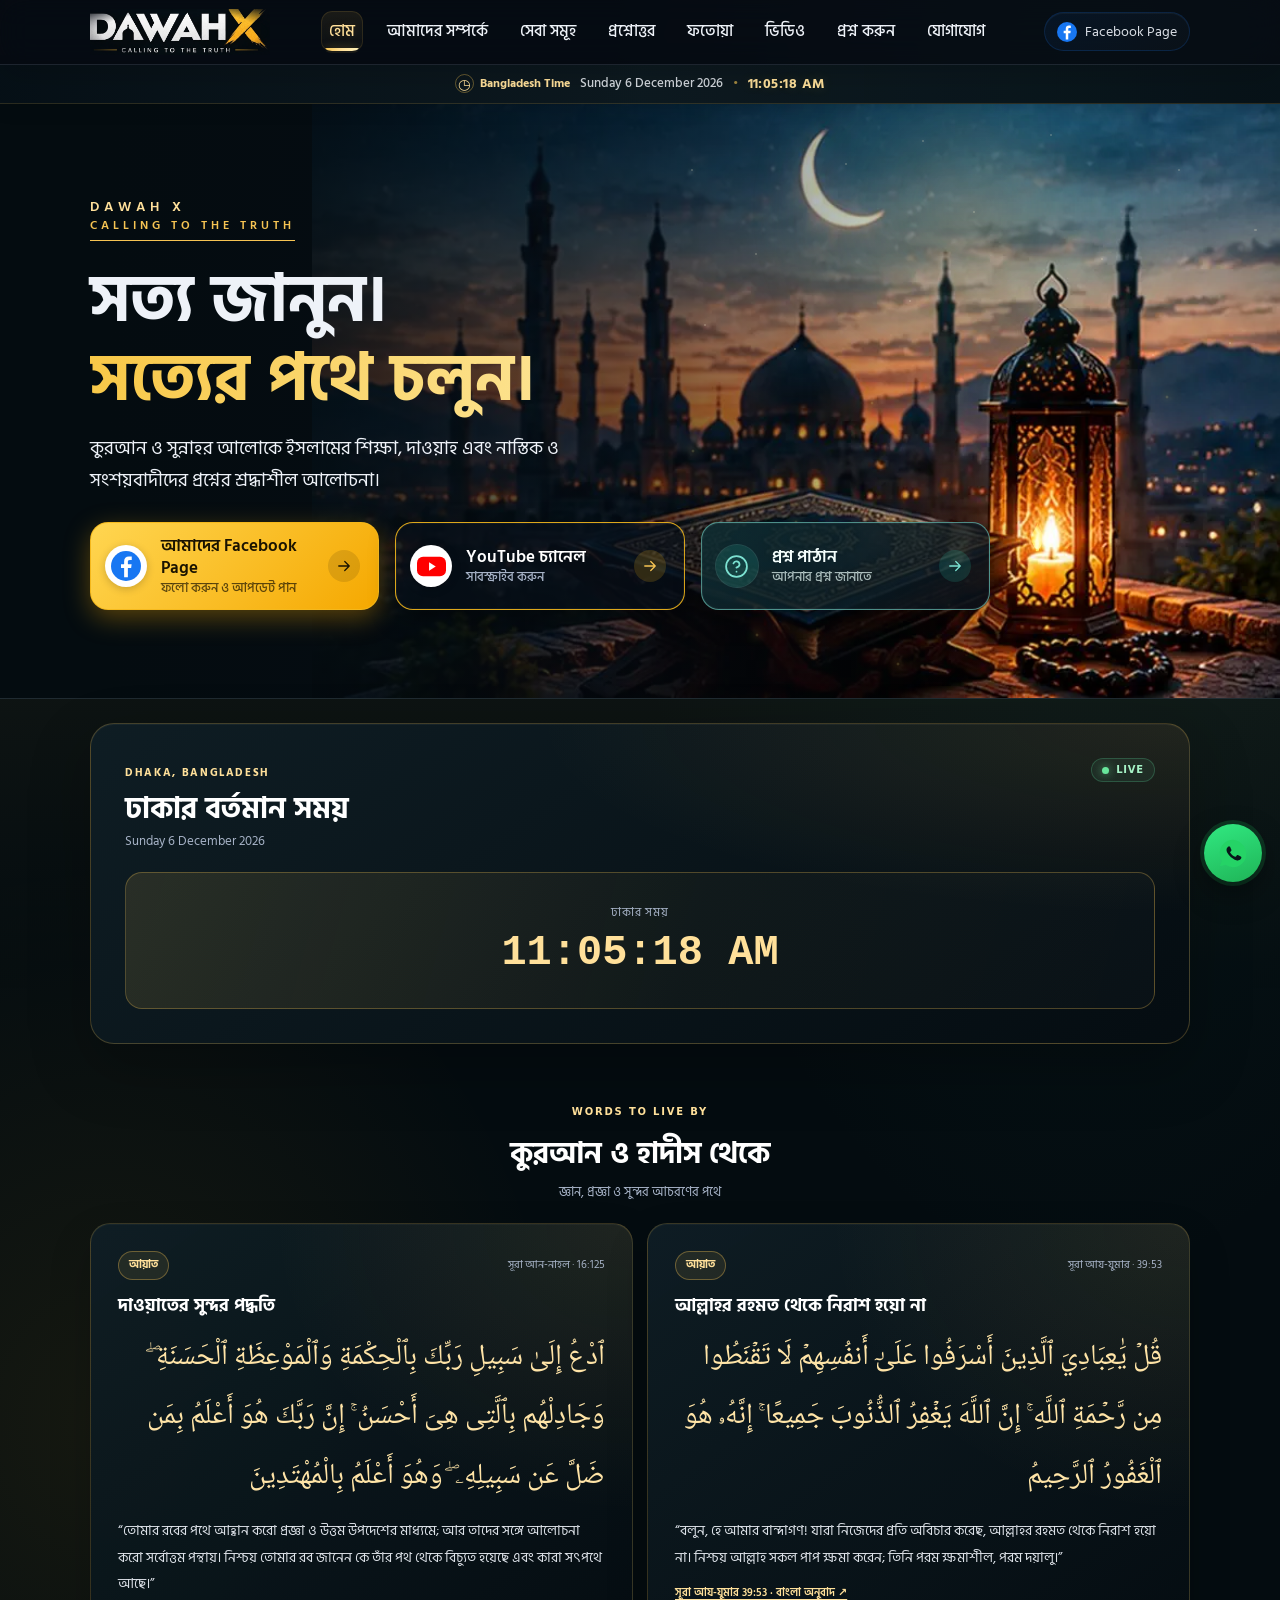
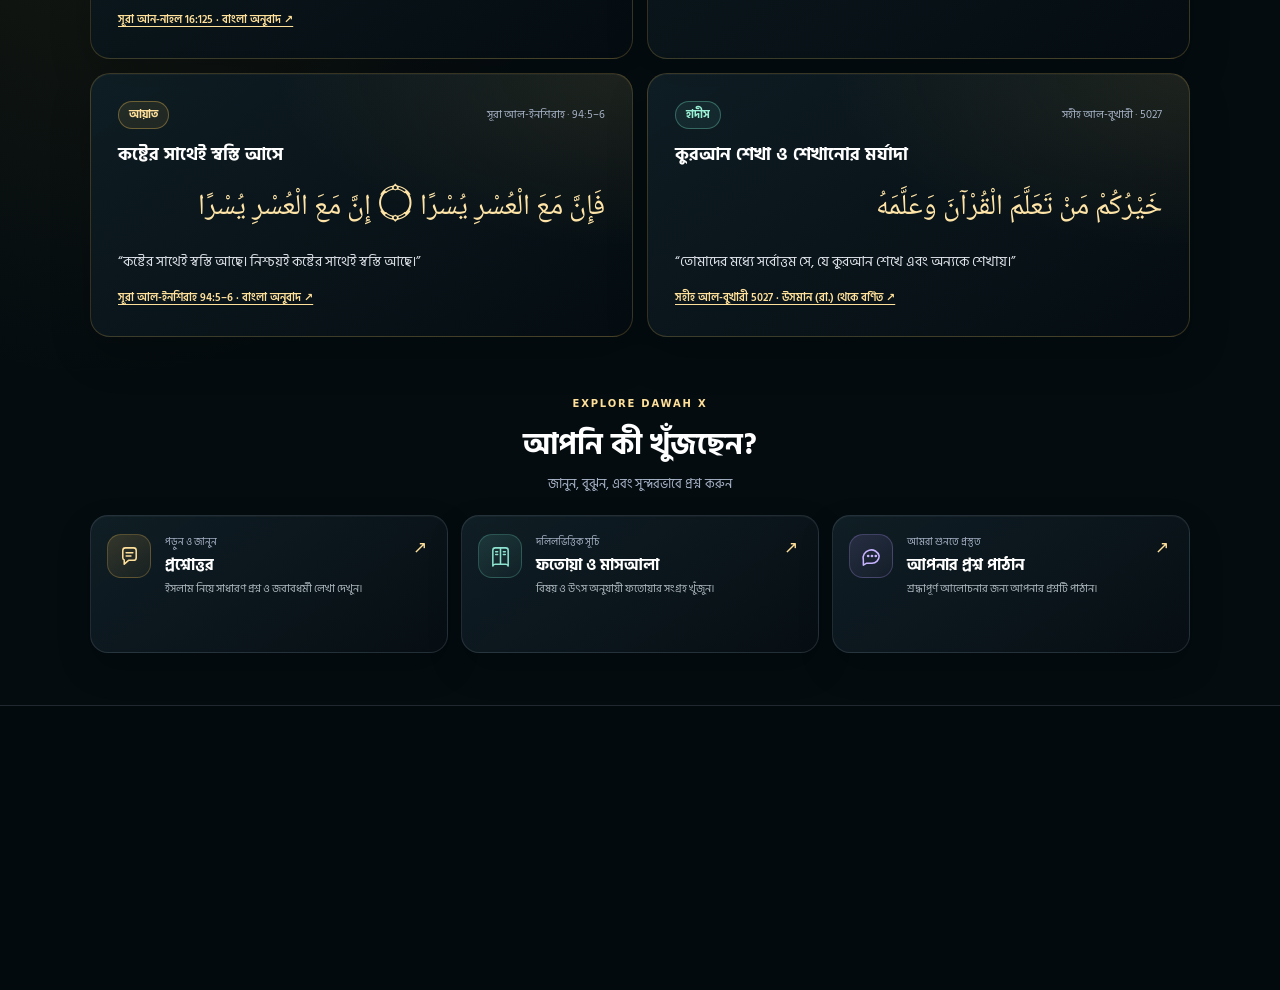
==== commit e18c2243: "Commit by Ideavo AI" ====
--- a/index.html
+++ b/index.html
@@ -8,7 +8,7 @@
 <meta content="কুরআন ও সুন্নাহর আলোকে ইসলামের শিক্ষা, দাওয়াহ এবং সম্মানজনক প্রশ্নোত্তর।" name="description"/>
 <link href="img/e21bda05e5.webp" rel="icon" type="image/webp"/><meta name="referrer" content="strict-origin-when-cross-origin"/><link rel="preconnect" href="https://i.ytimg.com"/><link rel="preconnect" href="https://www.youtube.com"/><link rel="preload" as="image" href="img/887065ba37.webp" type="image/webp" fetchpriority="high"/>
 <link rel="preconnect" href="https://fonts.googleapis.com"/><link rel="preconnect" href="https://fonts.gstatic.com" crossorigin/><link href="https://fonts.googleapis.com/css2?family=Hind+Siliguri:wght@400;500;600;700&amp;family=Noto+Naskh+Arabic:wght@400;600;700&amp;display=swap" rel="stylesheet"/>
-<link rel="stylesheet" href="assets/873538a7f4.css"/>
+<link rel="stylesheet" href="assets/873538a7f4.css"/><meta content="yes" name="mobile-web-app-capable"/><meta content="yes" name="apple-mobile-web-app-capable"/><meta content="black-translucent" name="apple-mobile-web-app-status-bar-style"/><meta content="DAWAH X" name="apple-mobile-web-app-title"/><link href="app/app.css" rel="stylesheet"/>
 <meta content="#08151a" name="theme-color"/><meta content="dark" name="color-scheme"/><meta content="DAWAH X" property="og:site_name"/><meta content="website" property="og:type"/><meta content="bn_BD" property="og:locale"/><meta content="DAWAH X — সত্য জানুন, সত্যের পথে চলুন" property="og:title"/><meta content="কুরআন ও সুন্নাহর আলোকে ইসলামের শিক্ষা, দাওয়াহ এবং সম্মানজনক প্রশ্নোত্তর।" property="og:description"/><meta content="summary_large_image" name="twitter:card"/><meta content="DAWAH X — সত্য জানুন, সত্যের পথে চলুন" name="twitter:title"/><meta content="কুরআন ও সুন্নাহর আলোকে ইসলামের শিক্ষা, দাওয়াহ এবং সম্মানজনক প্রশ্নোত্তর।" name="twitter:description"/><meta content="https://dawah-x.github.io/ead/img/b1d94ff7c5.jpg" property="og:image"/><meta content="https://dawah-x.github.io/ead/img/b1d94ff7c5.jpg" property="og:image:secure_url"/><meta content="1792" property="og:image:width"/><meta content="592" property="og:image:height"/><meta content="DAWAH X — সত্য জানুন, সত্যের পথে চলুন" property="og:image:alt"/><meta content="https://dawah-x.github.io/ead/img/b1d94ff7c5.jpg" name="twitter:image"/><meta content="https://dawah-x.github.io/ead/" property="og:url"/><link href="https://dawah-x.github.io/ead/" rel="canonical"/><script type="application/ld+json">{"@context":"https://schema.org","@type":"Organization","name":"DAWAH X","url":"https://dawah-x.github.io/ead/","logo":"https://dawah-x.github.io/ead/img/994f114bee.webp","contactPoint":{"@type":"ContactPoint","telephone":"+8801783543026","contactType":"customer support","areaServed":"BD","availableLanguage":["bn","en","ar"]},"sameAs":["https://www.facebook.com/profile.php?id=61595349861689","https://www.youtube.com/@ead-s3b"]}</script><link href="favicon.svg" rel="icon" type="image/svg+xml"/><link href="img/4a77b85c06.png" rel="apple-touch-icon"/><link href="site.webmanifest" rel="manifest"/></head>
 <body data-page="home"><div aria-hidden="true" class="ambient-motion"><i></i><i></i><i></i></div><div aria-hidden="true" class="cursor-light"></div>
 <svg aria-hidden="true" height="0" style="position:absolute" width="0">
@@ -149,7 +149,39 @@
 <div class="copy">© <span id="yr"></span> DAWAH X | Calling to the Truth. All rights reserved.</div>
 </div></footer>
 <a aria-label="WhatsApp-এ বার্তা পাঠান" class="wa-float" href="https://wa.me/8801783543026?text=%E0%A6%86%E0%A6%B8%E0%A6%B8%E0%A6%BE%E0%A6%B2%E0%A6%BE%E0%A6%AE%E0%A7%81%20%E0%A6%86%E0%A6%B2%E0%A6%BE%E0%A6%87%E0%A6%95%E0%A7%81%E0%A6%AE%E0%A5%A4%20DAWAH%20X%20%E0%A6%B8%E0%A6%BE%E0%A6%87%E0%A6%9F%20%E0%A6%A5%E0%A7%87%E0%A6%95%E0%A7%87%20%E0%A6%86%E0%A6%AA%E0%A6%A8%E0%A6%BE%E0%A6%B0%20%E0%A6%B8%E0%A6%BE%E0%A6%A5%E0%A7%87%20%E0%A6%AF%E0%A7%8B%E0%A6%97%E0%A6%BE%E0%A6%AF%E0%A7%8B%E0%A6%97%20%E0%A6%95%E0%A6%B0%E0%A6%A4%E0%A7%87%20%E0%A6%9A%E0%A6%BE%E0%A6%87%E0%A5%A4" rel="noopener" target="_blank"><svg viewBox="0 0 24 24"><use href="#wa"></use></svg></a><span aria-hidden="true" class="wa-tip">WhatsApp-এ বার্তা পাঠান</span>
-<script src="assets/1d57bd1f68.js"></script>
+<nav aria-label="অ্যাপ নেভিগেশন" class="app-tabbar">
+<a class="app-tab" data-tab="home" href="index.html"><svg aria-hidden="true" viewbox="0 0 24 24"><path d="M3 10.6 12 3l9 7.6"></path><path d="M5.6 9.4V21h12.8V9.4"></path><path d="M9.6 21v-6.2h4.8V21"></path></svg><span>হোম</span></a>
+<a class="app-tab" data-tab="questions" href="questions.html"><svg aria-hidden="true" viewbox="0 0 24 24"><path d="M4 5.6A2.6 2.6 0 0 1 6.6 3h10.8A2.6 2.6 0 0 1 20 5.6v7.6a2.6 2.6 0 0 1-2.6 2.6H10l-5.2 4v-4.1A2.6 2.6 0 0 1 4 13.2z"></path><path d="M9.3 8.2a2.8 2.8 0 0 1 5.4.9c0 1.8-2.7 2.2-2.7 3.5"></path><path d="M12 14.9h.01"></path></svg><span>প্রশ্নোত্তর</span></a>
+<a class="app-tab" data-tab="fatwa" href="fatwa.html"><svg aria-hidden="true" viewbox="0 0 24 24"><path d="M4 5.4A2.4 2.4 0 0 1 6.4 3H12v17.6H6.4A2.4 2.4 0 0 0 4 23z"></path><path d="M20 5.4A2.4 2.4 0 0 0 17.6 3H12v17.6h5.6A2.4 2.4 0 0 1 20 23z"></path><path d="M7 7.2h2M15 7.2h2M7 10.4h2M15 10.4h2"></path></svg><span>ফতোয়া</span></a>
+<a class="app-tab" data-tab="videos" href="videos.html"><svg aria-hidden="true" viewbox="0 0 24 24"><rect height="18" rx="4" width="20" x="2" y="3"></rect><path d="m10 8.5 6 3.5-6 3.5z"></path></svg><span>ভিডিও</span></a>
+<button aria-controls="app-more" aria-expanded="false" class="app-tab" data-tab="more" id="app-more-btn" type="button"><svg aria-hidden="true" viewbox="0 0 24 24"><circle cx="5" cy="12" r="1.6"></circle><circle cx="12" cy="12" r="1.6"></circle><circle cx="19" cy="12" r="1.6"></circle></svg><span>আরও</span></button>
+</nav>
+<dialog aria-labelledby="app-more-title" class="app-sheet" id="app-more">
+<div class="app-sheet-head"><div><span class="app-sheet-kicker">DAWAH X</span><h2 id="app-more-title">সব বিভাগ</h2></div><button aria-label="বন্ধ করুন" class="app-sheet-close" data-app-close="" type="button">✕</button></div>
+<nav aria-label="সব বিভাগ" class="app-more-grid">
+<a class="app-more-link" data-page-link="home" href="index.html"><svg aria-hidden="true" viewbox="0 0 24 24"><path d="M3 10.6 12 3l9 7.6"></path><path d="M5.6 9.4V21h12.8V9.4"></path><path d="M9.6 21v-6.2h4.8V21"></path></svg>হোম</a>
+<a class="app-more-link" data-page-link="about" href="about.html"><svg aria-hidden="true"><use href="#users"></use></svg>আমাদের সম্পর্কে</a>
+<a class="app-more-link" data-page-link="services" href="services.html"><svg aria-hidden="true"><use href="#grad"></use></svg>সেবা সমূহ</a>
+<a class="app-more-link" data-page-link="qa" href="questions.html"><svg aria-hidden="true"><use href="#help"></use></svg>প্রশ্নোত্তর</a>
+<a class="app-more-link" data-page-link="fatwa" href="fatwa.html"><svg aria-hidden="true"><use href="#book"></use></svg>ফতোয়া</a>
+<a class="app-more-link" data-page-link="videos" href="videos.html"><svg aria-hidden="true"><use href="#play"></use></svg>ভিডিও</a>
+<a class="app-more-link" data-page-link="ask" href="ask.html"><svg aria-hidden="true" viewbox="0 0 24 24"><path d="M20 11.5a7.5 7.5 0 0 1-7.5 7.5H7l-3.5 2v-5.2A7.5 7.5 0 1 1 20 11.5Z"></path><path d="M8.5 11.5h.01M12.5 11.5h.01M16.5 11.5h.01"></path></svg>প্রশ্ন করুন</a>
+<a class="app-more-link" data-page-link="contact" href="contact.html"><svg aria-hidden="true"><use href="#phone"></use></svg>যোগাযোগ</a>
+</nav>
+<div aria-label="অ্যাপ ইনস্টল" class="app-install" hidden="" id="app-install" role="group">
+<div class="app-install-copy"><b>DAWAH X অ্যাপ</b><small aria-live="polite" id="app-install-note" role="status">হোম স্ক্রিনে যোগ করে দ্রুত ও অফলাইনে পড়ুন।</small></div>
+<button class="app-install-btn" id="app-install-btn" type="button">ইনস্টল</button>
+</div>
+<div class="app-sheet-foot">
+<div class="soc">
+<a aria-label="Facebook" href="https://www.facebook.com/profile.php?id=61595349861689" rel="noopener" target="_self"><svg class="ic"><use href="#fb"></use></svg></a>
+<a aria-label="YouTube" href="https://www.youtube.com/@ead-s3b" rel="noopener" target="_self"><svg class="ic"><use href="#yt"></use></svg></a>
+<a aria-label="WhatsApp" href="https://wa.me/8801783543026" rel="noopener" target="_blank"><svg class="ic"><use href="#wa"></use></svg></a>
+</div>
+<p>সত্য জানুন · সত্যের পথে চলুন</p>
+</div>
+</dialog>
+<script src="assets/153d46abe6.js"></script>
 
-<script src="assets/4a4032d683.js"></script></body>
+<script src="assets/4a4032d683.js"></script><script src="app/app.js" defer=""></script></body>
 </html>
--- a/app/app.css
+++ b/app/app.css
@@ -0,0 +1,121 @@
+/* DAWAH X mobile app shell — tab bar, bottom sheet, install and status UI */
+.app-tabbar{display:none}
+
+.app-sheet{position:fixed;inset:auto 0 0;z-index:90;width:100%;max-width:560px;max-height:86dvh;margin:0 auto;padding:10px 18px calc(20px + env(safe-area-inset-bottom,0px));border:1px solid rgba(246,196,83,.22);border-bottom:0;border-radius:26px 26px 0 0;background:radial-gradient(ellipse at 100% 0,rgba(246,196,83,.09),transparent 46%),linear-gradient(160deg,#0d1b23,#050b10);color:var(--text);box-shadow:0 -24px 70px rgba(0,0,0,.62);overflow-y:auto;overscroll-behavior:contain}
+.app-sheet:not([open]){display:none}
+.app-sheet[open]{display:block;animation:appSheetIn .26s cubic-bezier(.2,.75,.25,1) both}
+.app-sheet::backdrop{background:rgba(1,6,10,.68);backdrop-filter:blur(3px);-webkit-backdrop-filter:blur(3px);animation:appScrimIn .2s ease both}
+.app-sheet::before{content:"";display:block;width:42px;height:4px;margin:0 auto 14px;border-radius:999px;background:rgba(173,193,215,.28)}
+.app-sheet-head{display:flex;align-items:flex-start;justify-content:space-between;gap:12px}
+.app-sheet-kicker{display:block;color:var(--gold2);font:700 10px/1.4 system-ui,sans-serif;letter-spacing:1.8px;text-transform:uppercase}
+.app-sheet-head h2{margin:3px 0 0;font-size:22px;line-height:1.25;color:#fff}
+.app-sheet-close{display:grid;place-items:center;width:44px;height:44px;flex:none;border:1px solid rgba(173,193,215,.2);border-radius:50%;background:rgba(255,255,255,.045);color:var(--text);font:400 17px/1 system-ui,sans-serif;cursor:pointer;transition:background .18s ease,border-color .18s ease,transform .18s ease}
+.app-sheet-close:hover,.app-sheet-close:focus-visible{background:rgba(246,196,83,.12);border-color:rgba(246,196,83,.5);transform:rotate(90deg)}
+.app-sheet-close:focus-visible{outline:2px solid var(--gold);outline-offset:2px}
+
+.app-more-grid{display:grid;grid-template-columns:repeat(2,minmax(0,1fr));gap:8px;margin:16px 0 4px}
+.app-more-link{display:flex;align-items:center;gap:10px;min-height:52px;padding:10px 12px;border:1px solid rgba(173,193,215,.14);border-radius:14px;background:rgba(255,255,255,.03);color:var(--text);font-size:14px;font-weight:600;line-height:1.3;transition:border-color .18s ease,background .18s ease,transform .18s ease}
+.app-more-link svg{width:21px;height:21px;flex:none;stroke:currentColor;fill:none;stroke-width:1.7;stroke-linecap:round;stroke-linejoin:round;color:var(--gold2)}
+.app-more-link:hover,.app-more-link:focus-visible{border-color:rgba(246,196,83,.42);background:rgba(246,196,83,.07);transform:translateY(-1px)}
+.app-more-link:focus-visible{outline:2px solid var(--gold);outline-offset:2px}
+.app-more-link[aria-current="page"]{border-color:rgba(246,196,83,.5);background:linear-gradient(135deg,rgba(246,196,83,.15),rgba(246,196,83,.04));color:var(--gold2)}
+body[data-page="home"] .app-more-link[data-page-link="home"],
+body[data-page="about"] .app-more-link[data-page-link="about"],
+body[data-page="services"] .app-more-link[data-page-link="services"],
+body[data-page="qa"] .app-more-link[data-page-link="qa"],
+body[data-page="fatwa"] .app-more-link[data-page-link="fatwa"],
+body[data-page="videos"] .app-more-link[data-page-link="videos"],
+body[data-page="ask"] .app-more-link[data-page-link="ask"],
+body[data-page="contact"] .app-more-link[data-page-link="contact"]{border-color:rgba(246,196,83,.5);background:linear-gradient(135deg,rgba(246,196,83,.15),rgba(246,196,83,.04));color:var(--gold2)}
+
+.app-install{display:flex;align-items:center;gap:12px;margin-top:16px;padding:14px;border:1px solid rgba(246,196,83,.3);border-radius:16px;background:linear-gradient(135deg,rgba(246,196,83,.13),rgba(246,196,83,.03))}
+.app-install[hidden]{display:none}
+.app-install-copy{min-width:0}
+.app-install-copy b{display:block;font-size:14.5px;line-height:1.35;color:#fff}
+.app-install-copy small{display:block;margin-top:2px;color:var(--muted);font-size:12px;line-height:1.55}
+.app-install-btn{flex:none;margin-left:auto;display:inline-flex;align-items:center;justify-content:center;min-height:44px;padding:10px 16px;border:0;border-radius:999px;background:linear-gradient(135deg,#ffd651,#f0a800);color:#1a1300;font:inherit;font-size:13.5px;font-weight:700;cursor:pointer;box-shadow:0 8px 20px rgba(245,168,0,.22);transition:transform .18s ease,filter .18s ease}
+.app-install-btn[hidden]{display:none}
+.app-install-btn:hover:not(:disabled){transform:translateY(-1px);filter:brightness(1.04)}
+.app-install-btn:focus-visible{outline:2px solid #ffe09a;outline-offset:2px}
+.app-install-btn:disabled{opacity:.68;cursor:progress}
+.app-install-btn[aria-busy="true"]::before{content:"";width:13px;height:13px;margin-right:7px;border:2px solid rgba(26,19,0,.28);border-top-color:#1a1300;border-radius:50%;animation:appSpin .7s linear infinite}
+
+.app-sheet-foot{display:flex;align-items:center;gap:10px;margin-top:16px;padding-top:14px;border-top:1px solid rgba(173,193,215,.13)}
+.app-sheet-foot .soc{gap:10px;align-items:center}
+.app-sheet-foot .soc a{display:grid;place-items:center;width:44px;height:44px;border:1px solid rgba(173,193,215,.16);border-radius:12px;background:rgba(255,255,255,.03)}
+.app-sheet-foot .ic{width:24px;height:24px}
+.app-sheet-foot p{margin:0 0 0 auto;color:var(--muted);font-size:11px;line-height:1.5;text-align:right}
+body.app-sheet-open{overflow:hidden}
+
+.app-toasts{position:fixed;left:12px;right:12px;bottom:calc(78px + env(safe-area-inset-bottom,0px));z-index:130;display:flex;flex-direction:column;gap:8px;pointer-events:none}
+.app-toast{pointer-events:auto;display:flex;align-items:center;gap:12px;padding:12px 14px;border:1px solid rgba(246,196,83,.3);border-radius:14px;background:rgba(10,22,29,.98);color:var(--text);font-size:13.5px;line-height:1.5;box-shadow:0 16px 40px rgba(0,0,0,.5);animation:appToastIn .22s cubic-bezier(.2,.75,.25,1) both}
+.app-toast>span{min-width:0}
+.app-toast[data-tone="success"]{border-color:rgba(104,230,156,.42)}
+.app-toast[data-tone="error"]{border-color:rgba(255,120,120,.44)}
+.app-toast button{flex:none;margin-left:auto;padding:7px 12px;border:1px solid rgba(246,196,83,.55);border-radius:999px;background:rgba(246,196,83,.14);color:var(--gold2);font:inherit;font-size:12.5px;font-weight:700;cursor:pointer}
+.app-toast button:hover{background:rgba(246,196,83,.24)}
+
+@keyframes appSheetIn{from{opacity:0;transform:translateY(22px)}to{opacity:1;transform:translateY(0)}}
+@keyframes appScrimIn{from{opacity:0}to{opacity:1}}
+@keyframes appToastIn{from{opacity:0;transform:translateY(8px)}to{opacity:1;transform:translateY(0)}}
+@keyframes appSpin{to{transform:rotate(360deg)}}
+
+@media (max-width:900px){
+  body{padding-bottom:calc(78px + env(safe-area-inset-bottom,0px))}
+  .bar{height:58px;gap:10px}
+  .bar .word{height:40px}
+  #burger{display:none!important}
+  .fbp{justify-content:center;min-width:44px;min-height:44px;padding:7px;border-radius:50%}
+  .fbp span{display:none}
+  .wa-float,.wa-tip{display:none!important}
+  .back-to-top{bottom:calc(88px + env(safe-area-inset-bottom,0px))!important}
+  section{padding:42px 0}
+
+  .app-tabbar{position:fixed;left:0;right:0;bottom:0;z-index:80;display:grid;grid-template-columns:repeat(5,minmax(0,1fr));align-items:end;gap:2px;padding:7px max(6px,env(safe-area-inset-left,0px)) calc(6px + env(safe-area-inset-bottom,0px)) max(6px,env(safe-area-inset-right,0px));background:rgba(5,11,16,.97);border-top:1px solid rgba(246,196,83,.17);box-shadow:0 -14px 34px rgba(0,0,0,.5)}
+  .app-tab{position:relative;display:flex;flex-direction:column;align-items:center;justify-content:center;gap:3px;min-width:0;min-height:52px;padding:6px 2px;border:0;border-radius:14px;background:transparent;color:#93a3b5;font:inherit;font-size:10.5px;font-weight:600;line-height:1.15;text-align:center;text-decoration:none;cursor:pointer;-webkit-tap-highlight-color:transparent;transition:color .18s ease,background .18s ease,transform .18s ease}
+  .app-tab span{max-width:100%;overflow:hidden;text-overflow:ellipsis;white-space:nowrap}
+  .app-tab svg{width:23px;height:23px;flex:none;fill:none;stroke:currentColor;stroke-width:1.7;stroke-linecap:round;stroke-linejoin:round;transition:transform .18s ease}
+  .app-tab:active{transform:scale(.94)}
+  .app-tab:focus-visible{outline:2px solid var(--gold);outline-offset:-2px}
+  .app-tab:hover{color:var(--gold2)}
+  .app-tab[aria-current="page"]{color:var(--gold2);background:linear-gradient(180deg,rgba(246,196,83,.13),rgba(246,196,83,.03))}
+  .app-tab[aria-current="page"] svg{transform:translateY(-1px)}
+  .app-tab[aria-current="page"]::before{content:"";position:absolute;top:0;left:50%;width:22px;height:3px;transform:translateX(-50%);border-radius:0 0 4px 4px;background:linear-gradient(90deg,var(--gold),var(--gold2))}
+  body[data-page="home"] .app-tab[data-tab="home"],
+  body[data-page="qa"] .app-tab[data-tab="questions"],
+  body[data-page="fatwa"] .app-tab[data-tab="fatwa"],
+  body[data-page="videos"] .app-tab[data-tab="videos"],
+  body[data-page="about"] .app-tab[data-tab="more"],
+  body[data-page="services"] .app-tab[data-tab="more"],
+  body[data-page="ask"] .app-tab[data-tab="more"],
+  body[data-page="contact"] .app-tab[data-tab="more"]{color:var(--gold2);background:linear-gradient(180deg,rgba(246,196,83,.13),rgba(246,196,83,.03))}
+  body[data-page="home"] .app-tab[data-tab="home"]::before,
+  body[data-page="qa"] .app-tab[data-tab="questions"]::before,
+  body[data-page="fatwa"] .app-tab[data-tab="fatwa"]::before,
+  body[data-page="videos"] .app-tab[data-tab="videos"]::before,
+  body[data-page="about"] .app-tab[data-tab="more"]::before,
+  body[data-page="services"] .app-tab[data-tab="more"]::before,
+  body[data-page="ask"] .app-tab[data-tab="more"]::before,
+  body[data-page="contact"] .app-tab[data-tab="more"]::before{content:"";position:absolute;top:0;left:50%;width:22px;height:3px;transform:translateX(-50%);border-radius:0 0 4px 4px;background:linear-gradient(90deg,var(--gold),var(--gold2))}
+}
+
+@media (max-width:360px){
+  .app-tab{font-size:9.5px}
+  .app-tab svg{width:21px;height:21px}
+  .app-more-grid{grid-template-columns:1fr}
+}
+
+@media (min-width:901px){
+  body{padding-bottom:0}
+  .app-toasts{left:auto;right:20px;bottom:20px;width:min(380px,calc(100vw - 40px))}
+}
+
+@media (display-mode:standalone){
+  body{padding-top:env(safe-area-inset-top,0px)}
+  body.app-sheet-open{overflow:hidden}
+}
+
+@media (prefers-reduced-motion:reduce){
+  .app-sheet[open],.app-sheet::backdrop,.app-toast,.app-install-btn[aria-busy="true"]::before{animation:none!important}
+  .app-tab,.app-more-link,.app-sheet-close,.app-install-btn{transition:none!important}
+}
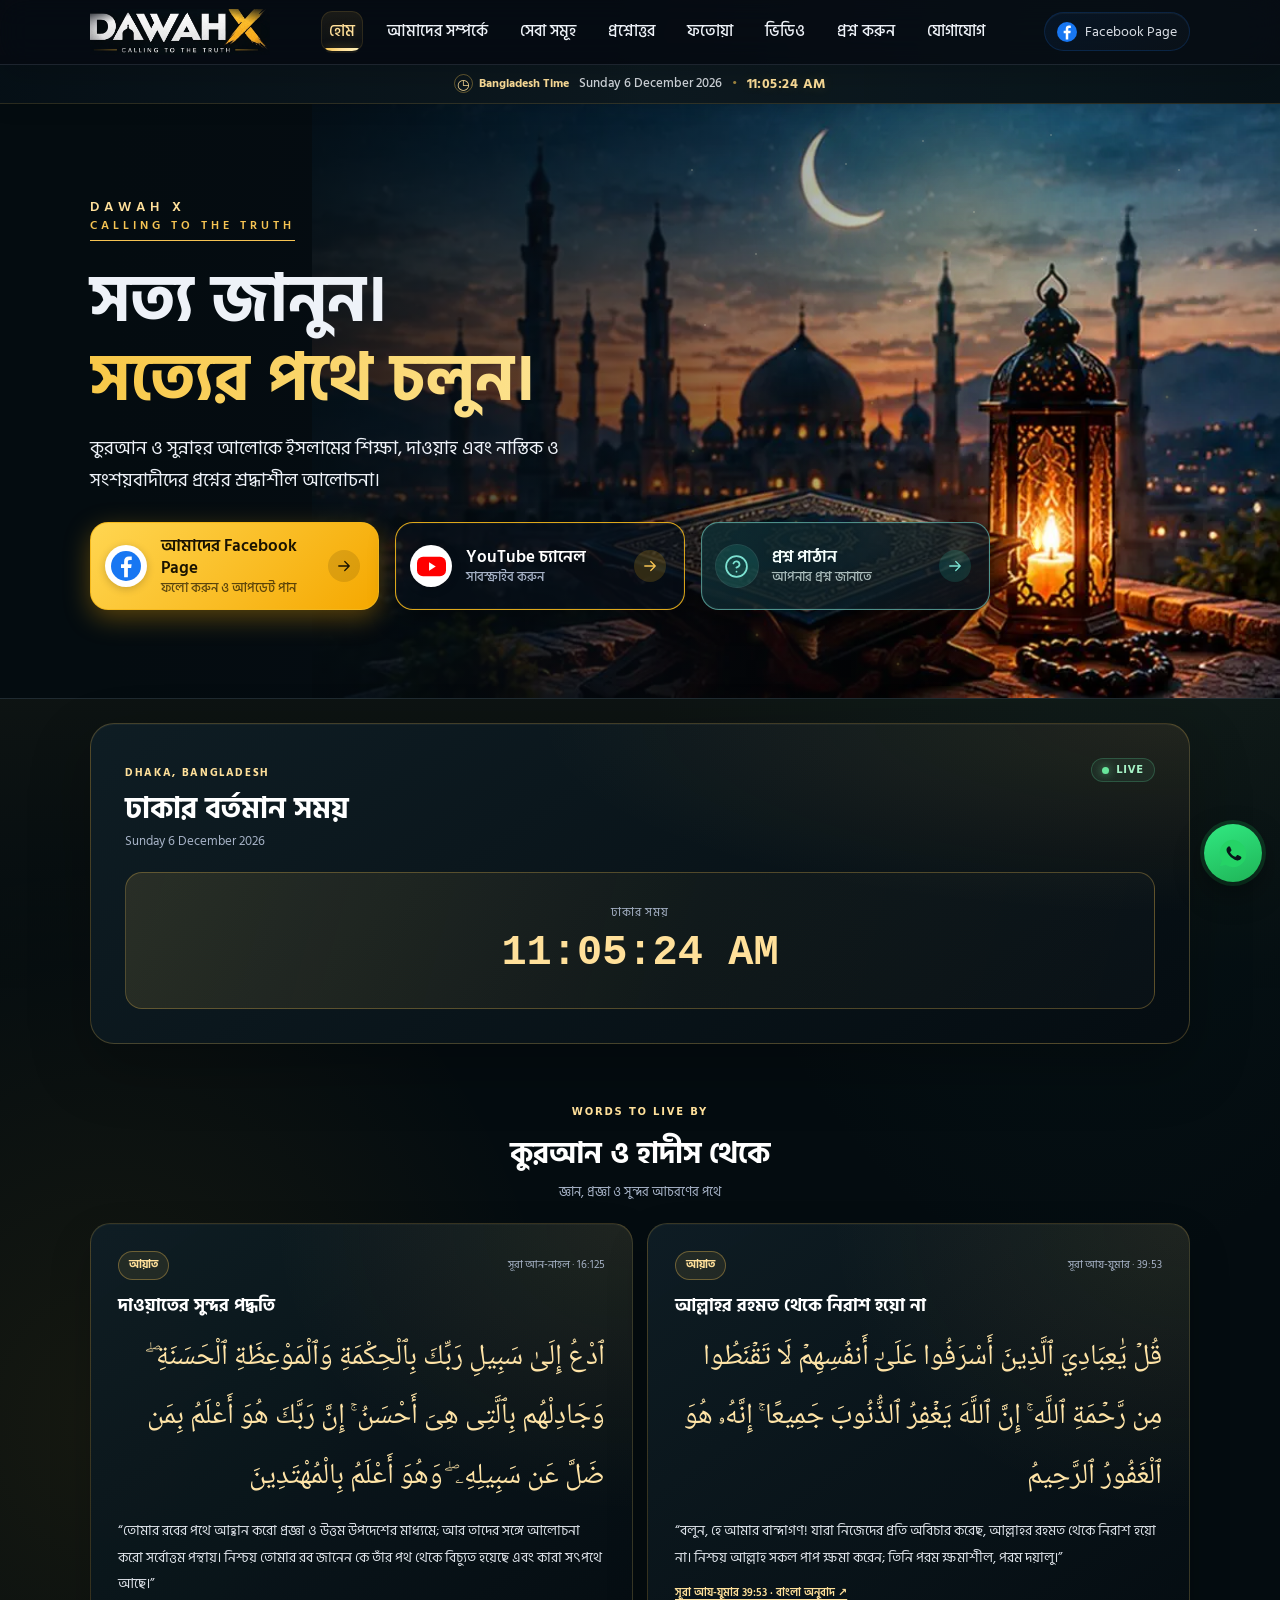
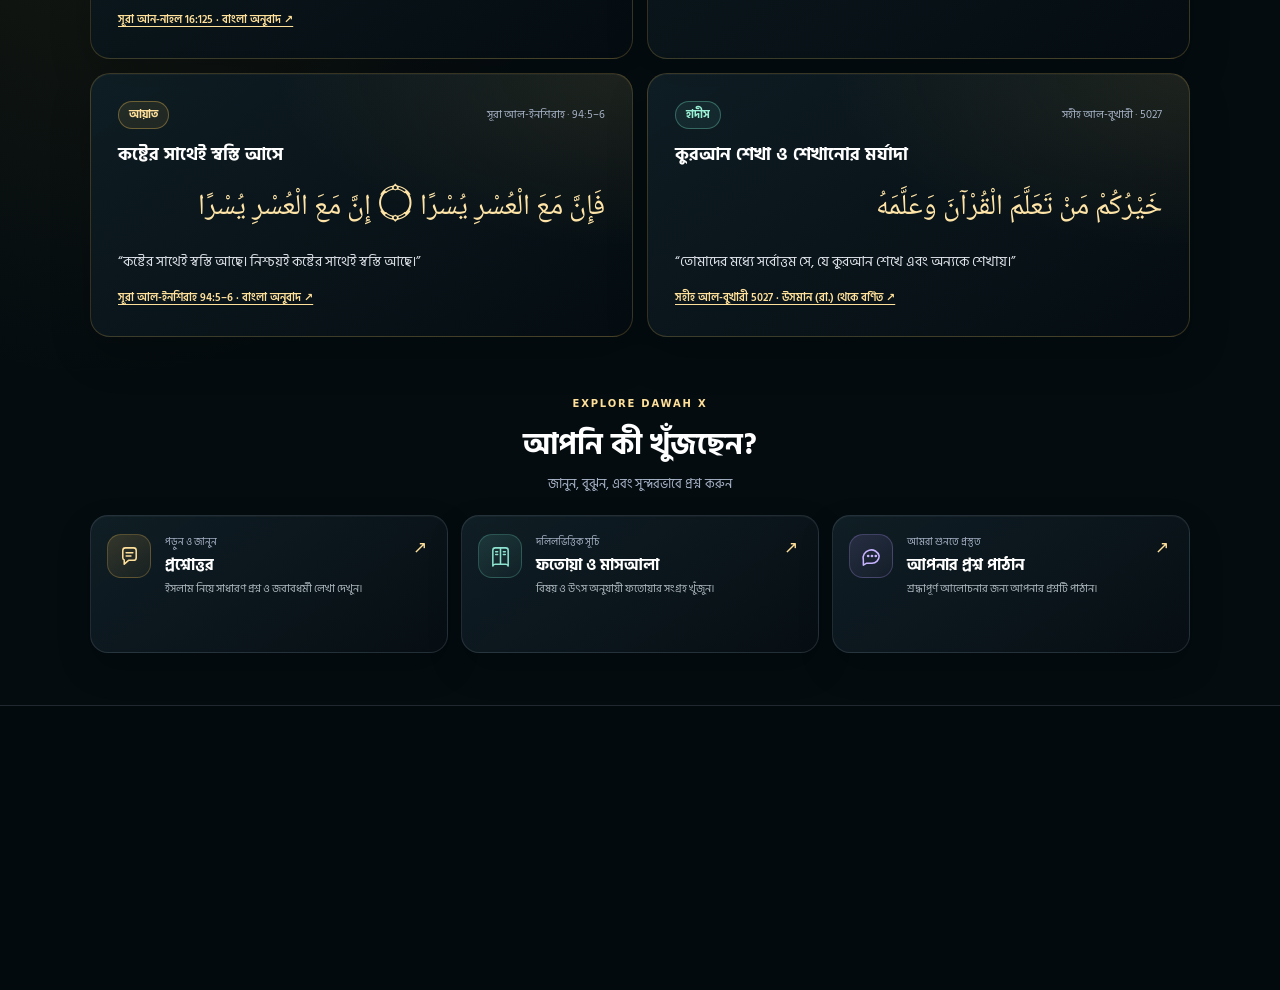
==== commit a56e4187: "Commit by Ideavo AI" ====
--- a/index.html
+++ b/index.html
@@ -65,7 +65,7 @@
 <div class="qchips" id="qchips"></div>
 <div class="qgrid" id="qgrid"></div>
 <div class="qmorewrap"><button class="qmore" id="qmore" type="button">আরও দেখুন</button></div>
-<p class="qnote">লেখাগুলো <a href="https://www.response-to-anti-islam.com/posts" rel="noopener" target="_blank">response-to-anti-islam.com</a>, <a href="https://www.frommuslims.com/all-posts/" rel="noopener" target="_blank">frommuslims.com</a>, <a href="https://www.insightzonebd.com/blog" rel="noopener" target="_blank">insightzonebd.com</a> ও <a href="https://islamicauthors.com/article" rel="noopener" target="_blank">islamicauthors.com</a>-এর। বিস্তারিত পড়তে কার্ডে ক্লিক করুন। লেখার স্বত্ব মূল লেখক ও ওয়েবসাইটের।</p>
+<p class="qnote">লেখাগুলো <a href="https://www.response-to-anti-islam.com/posts" rel="noopener" target="_blank">response-to-anti-islam.com</a>, <a href="https://www.frommuslims.com/all-posts/" rel="noopener" target="_blank">frommuslims.com</a>, <a href="https://www.insightzonebd.com/blog" rel="noopener" target="_blank">insightzonebd.com</a> ও <a href="https://islamicauthors.com/article" rel="noopener" target="_blank">islamicauthors.com</a>-এর। কার্ডে ক্লিক করলে লিখিত উত্তর সাইটের ভেতরেই খুলবে। লেখার স্বত্ব মূল লেখক ও ওয়েবসাইটের।</p>
 </div></section>
 <section id="fatwa" style="padding-top:0"><div class="wrap">
 <div class="title"><h2>ফতোয়া</h2><p>কুরআন ও ছহীহ হাদীছের আলোকে দৈনন্দিন জীবনের মাসআলা-মাসায়েল। মূল ফতোয়া পড়তে কার্ডে ক্লিক করুন।</p></div>
@@ -181,7 +181,7 @@
 <p>সত্য জানুন · সত্যের পথে চলুন</p>
 </div>
 </dialog>
-<script src="assets/153d46abe6.js"></script>
+<script src="assets/b369646433.js"></script>
 
 <script src="assets/4a4032d683.js"></script><script src="app/app.js" defer=""></script></body>
 </html>
--- a/app/app.css
+++ b/app/app.css
@@ -119,3 +119,88 @@
   .app-sheet[open],.app-sheet::backdrop,.app-toast,.app-install-btn[aria-busy="true"]::before{animation:none!important}
   .app-tab,.app-more-link,.app-sheet-close,.app-install-btn{transition:none!important}
 }
+
+/* In-site answer reader (answers.html) */
+.answer-hero{position:relative;overflow:hidden;border-bottom:1px solid rgba(246,196,83,.16);background:radial-gradient(ellipse at 12% -10%,rgba(245,184,28,.14),transparent 58%),radial-gradient(ellipse at 92% 0,rgba(26,117,111,.12),transparent 52%),linear-gradient(180deg,#06121a,#040c10)}
+.answer-hero::after{content:"";position:absolute;inset:auto 0 0;height:1px;background:linear-gradient(90deg,transparent,rgba(255,213,106,.45),transparent)}
+.answer-hero .wrap{max-width:920px;padding-top:26px;padding-bottom:30px}
+.answer-back{display:inline-flex;align-items:center;min-height:44px;padding:6px 0;color:var(--muted);font-size:13.5px;font-weight:600;transition:color .18s ease}
+.answer-back:hover,.answer-back:focus-visible{color:var(--gold2)}
+.answer-back:focus-visible{outline:2px solid var(--gold);outline-offset:3px;border-radius:6px}
+.answer-kicker{display:block;margin:6px 0 8px;color:var(--gold);font:700 11px/1.4 system-ui,sans-serif;letter-spacing:2px;text-transform:uppercase}
+.answer-title{margin:0;font-size:clamp(23px,4.4vw,38px);line-height:1.38;font-weight:700;color:#fff;overflow-wrap:anywhere}
+.answer-summary{max-width:72ch;margin:14px 0 0;color:var(--muted);font-size:15.5px;line-height:1.8}
+.answer-meta{display:flex;flex-wrap:wrap;align-items:center;gap:8px;margin:16px 0 0}
+.answer-meta[hidden]{display:none}
+.answer-meta-item{display:inline-flex;align-items:center;min-height:30px;padding:4px 11px;border:1px solid rgba(173,193,215,.18);border-radius:999px;background:rgba(255,255,255,.035);color:#c9d4e2;font-size:11.5px;font-weight:600;letter-spacing:.2px}
+.answer-meta-item:first-child{border-color:rgba(246,196,83,.38);background:rgba(246,196,83,.09);color:var(--gold2)}
+
+.answer-main{padding:26px 0 0}
+.answer-wrap{max-width:920px}
+.answer-card{position:relative;min-height:220px;padding:clamp(18px,3.2vw,34px);border:1px solid rgba(173,193,215,.16);border-radius:20px;background:linear-gradient(150deg,rgba(255,255,255,.045),rgba(255,255,255,.012) 55%,rgba(26,117,111,.04));box-shadow:0 20px 48px rgba(0,0,0,.24)}
+.answer-skel{display:block;height:15px;margin-bottom:13px;border-radius:8px;background:linear-gradient(90deg,rgba(255,255,255,.055),rgba(255,255,255,.12),rgba(255,255,255,.055));background-size:200% 100%;animation:answerShimmer 1.25s ease-in-out infinite}
+.answer-skel.short{width:58%}
+.answer-loading small{display:block;margin-top:16px;color:var(--muted);font-size:12.5px}
+.answer-loading[hidden]{display:none}
+
+.answer-section+ .answer-section{margin-top:26px;padding-top:24px;border-top:1px solid rgba(173,193,215,.12)}
+.answer-section h2{margin:0 0 9px;color:var(--gold2);font-size:17px;line-height:1.5;font-weight:700}
+.answer-section p{margin:0;color:#e7edf5;font-size:16px;line-height:1.9}
+.answer-refs h2{color:#fff}
+.answer-refs ul{display:grid;grid-template-columns:repeat(2,minmax(0,1fr));gap:8px;margin:12px 0 0;padding:0;list-style:none}
+.answer-refs li{padding:9px 12px;border:1px solid rgba(173,193,215,.15);border-radius:10px;background:rgba(255,255,255,.025);color:#cfdae8;font-size:13px;line-height:1.5}
+.answer-credit{margin:26px 0 0;padding-top:16px;border-top:1px solid rgba(173,193,215,.12);color:var(--muted);font-size:12.5px;line-height:1.6}
+.answer-body[hidden],.answer-state[hidden]{display:none}
+
+.answer-state{padding:4px 0}
+.answer-state-title{display:block;color:#fff;font-size:18px;line-height:1.45}
+.answer-state-text{margin:8px 0 0;color:var(--muted);font-size:14.5px;line-height:1.8}
+.answer-state[data-tone="pending"] .answer-state-title{color:var(--gold2)}
+.answer-state[data-tone="error"] .answer-state-title{color:#ffb3b3}
+.answer-state-links{display:flex;flex-wrap:wrap;gap:10px;margin-top:18px}
+.answer-state .answer-btn{margin-top:0}
+
+.answer-foot{margin-top:18px;padding:18px 20px;border:1px solid rgba(173,193,215,.13);border-radius:16px;background:rgba(255,255,255,.022)}
+.answer-disclaimer{margin:0;color:var(--muted);font-size:12px;line-height:1.7}
+.answer-actions{display:flex;flex-wrap:wrap;gap:10px;margin-top:14px}
+.answer-btn{display:inline-flex;align-items:center;justify-content:center;gap:9px;min-height:46px;padding:11px 18px;border:1px solid rgba(246,196,83,.55);border-radius:12px;background:linear-gradient(135deg,rgba(246,196,83,.16),rgba(246,196,83,.05));color:var(--gold2);font:inherit;font-size:13.5px;font-weight:700;line-height:1.3;cursor:pointer;transition:transform .18s ease,background .18s ease,border-color .18s ease}
+.answer-btn:hover{transform:translateY(-1px);background:rgba(246,196,83,.22)}
+.answer-btn:focus-visible{outline:2px solid var(--gold);outline-offset:2px}
+.answer-btn:active{transform:translateY(0) scale(.99)}
+.answer-btn svg{width:20px;height:20px;flex:none}
+.answer-btn.wa{border-color:rgba(37,211,102,.45);background:rgba(37,211,102,.09);color:#8ff0b6}
+.answer-btn.wa:hover{background:rgba(37,211,102,.16)}
+.answer-btn.ghost{border-color:rgba(173,193,215,.22);background:rgba(255,255,255,.03);color:var(--text)}
+.answer-btn.ghost:hover{background:rgba(255,255,255,.06)}
+.answer-live{min-height:20px;margin:10px 0 0;color:var(--gold2);font-size:12.5px;font-weight:600}
+
+.answer-more{padding:34px 0 6px}
+.answer-more[hidden]{display:none}
+.answer-more .title h2{color:#fff}
+.answer-related{display:grid;grid-template-columns:repeat(2,minmax(0,1fr));gap:12px}
+.answer-related-card{min-height:112px;padding:15px 16px;border-radius:14px;background:rgba(255,255,255,.028)}
+.answer-related-card b{display:-webkit-box;-webkit-line-clamp:3;-webkit-box-orient:vertical;overflow:hidden;font-size:14px;line-height:1.55}
+.answer-related-card small{font-size:10.5px;letter-spacing:1px;text-transform:uppercase}
+
+@keyframes answerShimmer{0%{background-position:200% 0}100%{background-position:-200% 0}}
+
+@media (max-width:700px){
+  .answer-refs ul{grid-template-columns:1fr}
+  .answer-related{grid-template-columns:1fr}
+  .answer-hero .wrap{padding-top:18px;padding-bottom:24px}
+  .answer-title{font-size:clamp(21px,5.6vw,27px)}
+  .answer-summary{font-size:14.5px;line-height:1.75}
+  .answer-main{padding-top:18px}
+  .answer-card{padding:16px;border-radius:16px}
+  .answer-section p{font-size:15px;line-height:1.85}
+  .answer-section h2{font-size:16px}
+  .answer-foot{padding:15px}
+  .answer-actions{display:grid;grid-template-columns:1fr}
+  .answer-btn{width:100%}
+  .answer-state-links{display:grid;grid-template-columns:1fr}
+}
+
+@media (prefers-reduced-motion:reduce){
+  .answer-skel{animation:none;background:rgba(255,255,255,.07)}
+  .answer-btn,.answer-back{transition:none}
+}
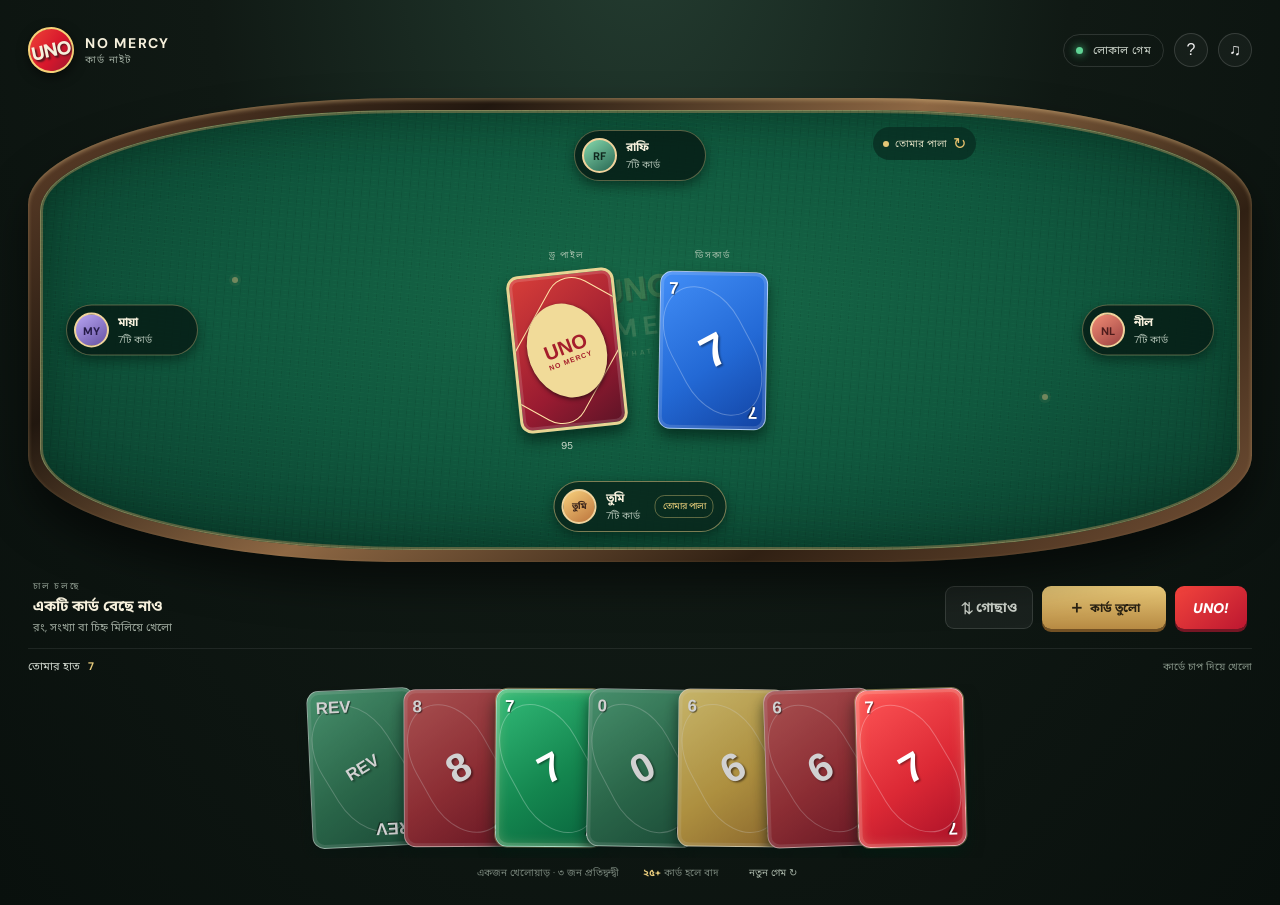
==== commit e177941c: "Build realistic Bengali UNO No Mercy game Co-authored-by: arena-agent <297053741+arena-agent@users.n" ====
--- a/index.html
+++ b/index.html
@@ -1,187 +1,48 @@
-<!DOCTYPE html>
-
+<!doctype html>
 <html lang="bn">
 <head>
-<meta charset="utf-8"/>
-<meta content="width=device-width, initial-scale=1, viewport-fit=cover" name="viewport"/>
-<title>DAWAH X — সত্য জানুন, সত্যের পথে চলুন</title>
-<meta content="কুরআন ও সুন্নাহর আলোকে ইসলামের শিক্ষা, দাওয়াহ এবং সম্মানজনক প্রশ্নোত্তর।" name="description"/>
-<link href="img/e21bda05e5.webp" rel="icon" type="image/webp"/><meta name="referrer" content="strict-origin-when-cross-origin"/><link rel="preconnect" href="https://i.ytimg.com"/><link rel="preconnect" href="https://www.youtube.com"/><link rel="preload" as="image" href="img/887065ba37.webp" type="image/webp" fetchpriority="high"/>
-<link rel="preconnect" href="https://fonts.googleapis.com"/><link rel="preconnect" href="https://fonts.gstatic.com" crossorigin/><link href="https://fonts.googleapis.com/css2?family=Hind+Siliguri:wght@400;500;600;700&amp;family=Noto+Naskh+Arabic:wght@400;600;700&amp;display=swap" rel="stylesheet"/>
-<link rel="stylesheet" href="assets/873538a7f4.css"/><meta content="yes" name="mobile-web-app-capable"/><meta content="yes" name="apple-mobile-web-app-capable"/><meta content="black-translucent" name="apple-mobile-web-app-status-bar-style"/><meta content="DAWAH X" name="apple-mobile-web-app-title"/><link href="app/app.css" rel="stylesheet"/>
-<meta content="#08151a" name="theme-color"/><meta content="dark" name="color-scheme"/><meta content="DAWAH X" property="og:site_name"/><meta content="website" property="og:type"/><meta content="bn_BD" property="og:locale"/><meta content="DAWAH X — সত্য জানুন, সত্যের পথে চলুন" property="og:title"/><meta content="কুরআন ও সুন্নাহর আলোকে ইসলামের শিক্ষা, দাওয়াহ এবং সম্মানজনক প্রশ্নোত্তর।" property="og:description"/><meta content="summary_large_image" name="twitter:card"/><meta content="DAWAH X — সত্য জানুন, সত্যের পথে চলুন" name="twitter:title"/><meta content="কুরআন ও সুন্নাহর আলোকে ইসলামের শিক্ষা, দাওয়াহ এবং সম্মানজনক প্রশ্নোত্তর।" name="twitter:description"/><meta content="https://dawah-x.github.io/ead/img/b1d94ff7c5.jpg" property="og:image"/><meta content="https://dawah-x.github.io/ead/img/b1d94ff7c5.jpg" property="og:image:secure_url"/><meta content="1792" property="og:image:width"/><meta content="592" property="og:image:height"/><meta content="DAWAH X — সত্য জানুন, সত্যের পথে চলুন" property="og:image:alt"/><meta content="https://dawah-x.github.io/ead/img/b1d94ff7c5.jpg" name="twitter:image"/><meta content="https://dawah-x.github.io/ead/" property="og:url"/><link href="https://dawah-x.github.io/ead/" rel="canonical"/><script type="application/ld+json">{"@context":"https://schema.org","@type":"Organization","name":"DAWAH X","url":"https://dawah-x.github.io/ead/","logo":"https://dawah-x.github.io/ead/img/994f114bee.webp","contactPoint":{"@type":"ContactPoint","telephone":"+8801783543026","contactType":"customer support","areaServed":"BD","availableLanguage":["bn","en","ar"]},"sameAs":["https://www.facebook.com/profile.php?id=61595349861689","https://www.youtube.com/@ead-s3b"]}</script><link href="favicon.svg" rel="icon" type="image/svg+xml"/><link href="img/4a77b85c06.png" rel="apple-touch-icon"/><link href="site.webmanifest" rel="manifest"/></head>
-<body data-page="home"><div aria-hidden="true" class="ambient-motion"><i></i><i></i><i></i></div><div aria-hidden="true" class="cursor-light"></div>
-<svg aria-hidden="true" height="0" style="position:absolute" width="0">
-<symbol id="book" viewbox="0 0 24 24"><path d="M2 4h7a3 3 0 0 1 3 3v13a2 2 0 0 0-2-2H2zM22 4h-7a3 3 0 0 0-3 3v13a2 2 0 0 1 2-2h8z"></path></symbol>
-<symbol id="help" viewbox="0 0 24 24"><circle cx="12" cy="12" r="10"></circle><path d="M9.1 9a3 3 0 0 1 5.8 1c0 2-3 3-3 3M12 17h.01"></path></symbol>
-<symbol id="wifi" viewbox="0 0 24 24"><path d="M5 12.55a11 11 0 0 1 14 0M1.4 9a16 16 0 0 1 21.2 0M8.5 16.1a6 6 0 0 1 7 0M12 20h.01"></path></symbol>
-<symbol id="mosque" viewbox="0 0 24 24"><path d="M12 2v3M5 21v-8a7 7 0 0 1 14 0v8M3 21h18M10 21v-4a2 2 0 0 1 4 0v4"></path></symbol>
-<symbol id="users" viewbox="0 0 24 24"><path d="M17 21v-2a4 4 0 0 0-4-4H5a4 4 0 0 0-4 4v2M23 21v-2a4 4 0 0 0-3-3.9M16 3.1a4 4 0 0 1 0 7.8"></path><circle cx="9" cy="7" r="4"></circle></symbol>
-<symbol id="grad" viewbox="0 0 24 24"><path d="M22 10 12 5 2 10l10 5 10-5zM6 12v5c3 3 9 3 12 0v-5"></path></symbol>
-<symbol id="play" viewbox="0 0 24 24"><rect height="18" rx="2" width="18" x="3" y="3"></rect><path d="m10 8 6 4-6 4z"></path></symbol>
-<symbol id="shield" viewbox="0 0 24 24"><path d="M12 22s8-4 8-10V5l-8-3-8 3v7c0 6 8 10 8 10zM9 12l2 2 4-4"></path></symbol>
-<symbol id="clock" viewbox="0 0 24 24"><circle cx="12" cy="12" r="10"></circle><path d="M12 6v6l4 2"></path></symbol>
-<symbol id="link" viewbox="0 0 24 24"><path d="M10 13a5 5 0 0 0 7.5.5l3-3a5 5 0 0 0-7-7l-1.7 1.7M14 11a5 5 0 0 0-7.5-.5l-3 3a5 5 0 0 0 7 7l1.7-1.7"></path></symbol>
-<symbol id="arrow" viewbox="0 0 24 24"><path d="M5 12h14M13 6l6 6-6 6"></path></symbol>
-<symbol id="phone" viewbox="0 0 24 24"><path d="M22 16.9v3a2 2 0 0 1-2.2 2 19.8 19.8 0 0 1-8.6-3.1 19.5 19.5 0 0 1-6-6A19.8 19.8 0 0 1 2.1 4.2 2 2 0 0 1 4.1 2h3a2 2 0 0 1 2 1.7c.1 1 .4 1.9.7 2.8a2 2 0 0 1-.5 2.1L8.1 9.9a16 16 0 0 0 6 6l1.3-1.3a2 2 0 0 1 2.1-.4c.9.3 1.8.6 2.8.7a2 2 0 0 1 1.7 2z"></path></symbol>
-<symbol id="fb" viewbox="0 0 24 24"><circle cx="12" cy="12" fill="#1877f2" r="12"></circle><path d="M13.5 21v-7.5h2.6l.4-3h-3V8.6c0-.9.3-1.5 1.5-1.5h1.6V4.4c-.3 0-1.2-.1-2.3-.1-2.3 0-3.8 1.4-3.8 3.9v2.3H8v3h2.5V21z" fill="#fff"></path></symbol>
-<symbol id="yt" viewbox="0 0 24 24"><rect fill="#f00" height="16" rx="5" width="24" x="0" y="4"></rect><path d="M10 8.5l5.5 3.5-5.5 3.5z" fill="#fff"></path></symbol>
-<symbol id="wa" viewBox="0 0 24 24"><path d="M12.04 2C6.58 2 2.13 6.45 2.13 11.91c0 2.1.55 4.14 1.62 5.95L2.1 22l4.35-1.14a9.85 9.85 0 0 0 5.6 1.78h.01c5.46 0 9.89-4.45 9.89-9.91 0-2.65-1.03-5.14-2.9-7.02A9.82 9.82 0 0 0 12.04 2z" fill="#25D366"/><path d="M17.42 14.38c-.27-.13-1.6-.79-1.85-.88-.25-.09-.43-.13-.61.13-.18.26-.7.88-.85 1.06-.16.18-.31.2-.58.07-.27-.13-1.14-.42-2.17-1.34a8.13 8.13 0 0 1-1.5-1.86c-.16-.27.16-.4.29-.53.12-.13.27-.32.4-.48.13-.16.18-.27.27-.45.09-.18.04-.34-.02-.47-.07-.13-.61-1.47-.83-2-.22-.53-.45-.46-.61-.46h-.52c-.18 0-.49.07-.74.34-.25.27-.97.94-.97 2.29 0 1.35.99 2.66 1.13 2.84.13.18 1.94 2.97 4.7 4.16.66.29 1.17.46 1.57.59.66.21 1.26.18 1.73.11.53-.08 1.6-.65 1.83-1.29.22-.63.22-1.17.16-1.28-.07-.11-.25-.18-.52-.32z" fill="#08151a"/></symbol><symbol id="msg" viewBox="0 0 24 24"><path d="M12 2C6.48 2 2 6.15 2 11.32c0 2.92 1.44 5.52 3.74 7.23V22l3.65-2c.92.28 1.92.44 3.11.44 5.52 0 9.5-4.14 9.5-9.28C22 6.15 17.52 2 12 2z" fill="#A855F7"/><path d="M8.05 14.55l4-4.35 2.95 2.95 4.15-4.15-4 4.35-2.95-2.95-4.15 4.15z" fill="#fff"/></symbol><symbol id="tt" viewbox="0 0 24 24"><circle cx="12" cy="12" fill="#111" r="12"></circle><path d="M13.4 5h2.2c.2 1.6 1.2 2.6 2.9 2.8v2.2c-1 0-2-.3-2.9-.9v4.4a4.2 4.2 0 1 1-4.2-4.2v2.3a1.9 1.9 0 1 0 1.9 1.9z" fill="#fff"></path></symbol>
-</svg>
-<a class="skip-link" href="#main-content">মূল কনটেন্টে যান</a><header class="top"><div class="wrap bar">
-<a href="index.html"><img alt="DAWAH X" class="word" src="img/994f114bee.webp"/></a>
-<nav aria-label="প্রধান নেভিগেশন" class="menu" id="menu">
-<a aria-current="page" class="on" href="index.html">হোম</a><a href="about.html">আমাদের সম্পর্কে</a><a href="services.html">সেবা সমূহ</a><a href="questions.html">প্রশ্নোত্তর</a><a href="fatwa.html">ফতোয়া</a><a href="videos.html">ভিডিও</a><a href="ask.html">প্রশ্ন করুন</a><a href="contact.html">যোগাযোগ</a>
-</nav>
-<div class="acts">
-<a class="fbp" data-link="facebook" href="https://www.facebook.com/profile.php?id=61595349861689" rel="noopener" target="_self"><svg class="ic"><use href="#fb"></use></svg><span>Facebook Page</span></a>
-<button aria-controls="menu" aria-expanded="false" aria-label="মেনু খুলুন" class="burger" id="burger" type="button">☰</button>
-</div>
-</div></header><div aria-hidden="true" id="scroll-progress"></div><div aria-label="Bangladesh date and time" class="site-clockbar" role="group"><div class="wrap site-clock-inner"><span class="site-clock-label"><span aria-hidden="true" class="site-clock-icon">◷</span>Bangladesh Time</span><time class="site-clock-date" id="site-date" lang="en">Loading date...</time><span aria-hidden="true" class="site-clock-separator">•</span><time class="site-clock-time" id="site-time" lang="en">--:--:-- AM</time></div></div><main id="main-content">
-<section class="hero" id="home" style="padding:0"><span aria-hidden="true" class="lantern-fx"><i></i></span><div aria-hidden="true" class="sky-effects"><i class="sky-star" style="--x:54%;--y:11%;--size:2px;--dur:3.1s;--delay:-0.3s"></i><i class="sky-star" style="--x:59%;--y:25%;--size:2px;--dur:4.4s;--delay:-2s"></i><i class="sky-star" style="--x:66%;--y:10%;--size:2px;--dur:3.6s;--delay:-1.7s"></i><i class="sky-star" style="--x:71%;--y:33%;--size:2px;--dur:4s;--delay:-3s"></i><i class="sky-star" style="--x:76%;--y:18%;--size:2.4px;--dur:3s;--delay:-1.1s"></i><i class="sky-star" style="--x:82%;--y:5%;--size:2px;--dur:3.8s;--delay:-2.6s"></i><i class="sky-star" style="--x:86%;--y:26%;--size:2px;--dur:4.3s;--delay:-0.9s"></i><i class="sky-star" style="--x:92%;--y:11%;--size:2px;--dur:3.1s;--delay:-2.2s"></i><i class="sky-star" style="--x:98%;--y:21%;--size:2.5px;--dur:4.5s;--delay:-1.4s"></i><i class="sky-star" style="--x:62%;--y:41%;--size:2px;--dur:3.4s;--delay:-1s"></i><i class="sky-star" style="--x:90%;--y:42%;--size:2px;--dur:3.7s;--delay:-2.5s"></i><i class="sky-star" style="--x:72%;--y:6%;--size:2.4px;--dur:5.1s;--delay:-0.7s"></i><i class="sky-star" style="--x:55%;--y:37%;--size:2px;--dur:4s;--delay:-3.1s"></i><i class="sky-star" style="--x:96%;--y:40%;--size:2px;--dur:3.5s;--delay:-0.4s"></i><span class="firefly" style="--x:54%;--y:58%;--dx:25px;--dy:-32px;--dur:6.8s;--delay:-2.3s"></span><span class="firefly" style="--x:62%;--y:70%;--dx:-20px;--dy:-45px;--dur:8s;--delay:-5s"></span><span class="firefly" style="--x:68%;--y:50%;--dx:-26px;--dy:24px;--dur:7.4s;--delay:-1.2s"></span><span class="firefly" style="--x:74%;--y:84%;--dx:18px;--dy:-38px;--dur:9s;--delay:-6s"></span><span class="firefly" style="--x:80%;--y:57%;--dx:-36px;--dy:28px;--dur:7.8s;--delay:-3.4s"></span><span class="firefly" style="--x:86%;--y:72%;--dx:30px;--dy:-52px;--dur:8.7s;--delay:-4.2s"></span><span class="firefly" style="--x:91%;--y:49%;--dx:-22px;--dy:45px;--dur:7.2s;--delay:-2.8s"></span><span class="firefly" style="--x:96%;--y:85%;--dx:-27px;--dy:-30px;--dur:8.4s;--delay:-5.5s"></span><span class="firefly" style="--x:59%;--y:89%;--dx:28px;--dy:-28px;--dur:7.7s;--delay:-3.8s"></span><span class="firefly" style="--x:70%;--y:94%;--dx:-22px;--dy:-40px;--dur:8.8s;--delay:-2.5s"></span><span class="firefly" style="--x:83%;--y:41%;--dx:24px;--dy:-34px;--dur:7.1s;--delay:-4.7s"></span><span class="firefly" style="--x:98%;--y:62%;--dx:-38px;--dy:27px;--dur:8.2s;--delay:-1.7s"></span><span class="shooting-star one"></span><span class="shooting-star two"></span></div><div class="wrap">
-<div class="brandline">DAWAH X<small>CALLING TO THE TRUTH</small></div>
-<h1>সত্য জানুন।<span>সত্যের পথে চলুন।</span></h1>
-<p class="lead">কুরআন ও সুন্নাহর আলোকে ইসলামের শিক্ষা, দাওয়াহ এবং নাস্তিক ও সংশয়বাদীদের প্রশ্নের শ্রদ্ধাশীল আলোচনা।</p>
-<div class="btns">
-<a class="btn fill" data-link="facebook" href="https://www.facebook.com/profile.php?id=61595349861689" rel="noopener" target="_self"><span class="fbi"><svg class="ic"><use href="#fb"></use></svg></span><span class="tx"><b>আমাদের Facebook Page</b><small>ফলো করুন ও আপডেট পান</small></span><span class="arr"><span><svg class="i"><use href="#arrow"></use></svg></span></span></a>
-<a class="btn ghost youtube-hero" data-link="youtube" href="https://www.youtube.com/@ead-s3b" rel="noopener" target="_self"><span class="yti"><svg class="ic"><use href="#yt"></use></svg></span><span class="tx"><b>YouTube চ্যানেল</b><small>সাবস্ক্রাইব করুন</small></span><span class="arr"><span><svg class="i"><use href="#arrow"></use></svg></span></span></a><a class="btn ghost ask-hero" href="ask.html"><span class="qbi"><svg class="i"><use href="#help"></use></svg></span><span class="tx"><b>প্রশ্ন পাঠান</b><small>আপনার প্রশ্ন জানাতে</small></span><span class="arr"><span><svg class="i"><use href="#arrow"></use></svg></span></span></a></div>
-</div></section><div aria-labelledby="dhaka-clock-title" class="dhaka-clock-band" id="dhaka-clock"><div class="wrap"><div class="dhaka-clock-card"><div class="dhaka-clock-head"><div><span class="dhaka-clock-eyebrow">DHAKA, BANGLADESH</span><h2 id="dhaka-clock-title">ঢাকার বর্তমান সময়</h2><p class="dhaka-clock-date"><time id="dhaka-clock-date" lang="en">Loading today’s date…</time></p></div><span class="dhaka-clock-live"><i></i> LIVE</span></div><div class="dhaka-clock-panel"><div class="dhaka-clock-face"><span>ঢাকার সময়</span><time id="dhaka-live-time" lang="en">--:--:-- AM</time></div></div></div></div></div><div aria-labelledby="guidance-title" class="daily-guidance" id="daily-guidance"><div class="wrap"><div class="guidance-heading"><span>WORDS TO LIVE BY</span><h2 id="guidance-title">কুরআন ও হাদীস থেকে</h2><p>জ্ঞান, প্রজ্ঞা ও সুন্দর আচরণের পথে</p></div><div class="guidance-grid"><article class="guidance-card"><div class="guidance-topline"><span class="guidance-mark">আয়াত</span><span class="guidance-reference">সূরা আন-নাহল · 16:125</span></div><h3>দাওয়াতের সুন্দর পদ্ধতি</h3><p class="guidance-arabic" dir="rtl" lang="ar">ٱدْعُ إِلَىٰ سَبِيلِ رَبِّكَ بِٱلْحِكْمَةِ وَٱلْمَوْعِظَةِ ٱلْحَسَنَةِ ۖ وَجَادِلْهُم بِٱلَّتِى هِىَ أَحْسَنُ ۚ إِنَّ رَبَّكَ هُوَ أَعْلَمُ بِمَن ضَلَّ عَن سَبِيلِهِۦ ۖ وَهُوَ أَعْلَمُ بِالْمُهْتَدِينَ</p><p class="guidance-translation">“তোমার রবের পথে আহ্বান করো প্রজ্ঞা ও উত্তম উপদেশের মাধ্যমে; আর তাদের সঙ্গে আলোচনা করো সর্বোত্তম পন্থায়। নিশ্চয় তোমার রব জানেন কে তাঁর পথ থেকে বিচ্যুত হয়েছে এবং কারা সৎপথে আছে।”</p><a class="guidance-source" href="https://www.hadithbd.com/quran/link/?id=2026" rel="noopener" target="_blank">সূরা আন-নাহল 16:125 · বাংলা অনুবাদ ↗</a></article><article class="guidance-card"><div class="guidance-topline"><span class="guidance-mark">আয়াত</span><span class="guidance-reference">সূরা আয-যুমার · 39:53</span></div><h3>আল্লাহর রহমত থেকে নিরাশ হয়ো না</h3><p class="guidance-arabic" dir="rtl" lang="ar">قُلۡ يَٰعِبَادِيَ ٱلَّذِينَ أَسْرَفُوا عَلَىٰٓ أَنفُسِهِمۡ لَا تَقۡنَطُوا مِن رَّحۡمَةِ ٱللَّهِ ۚ إِنَّ ٱللَّهَ يَغۡفِرُ ٱلذُّنُوبَ جَمِيعًا ۚ إِنَّهُۥ هُوَ ٱلْغَفُورُ ٱلرَّحِيمُ</p><p class="guidance-translation">“বলুন, হে আমার বান্দাগণ! যারা নিজেদের প্রতি অবিচার করেছ, আল্লাহর রহমত থেকে নিরাশ হয়ো না। নিশ্চয় আল্লাহ সকল পাপ ক্ষমা করেন; তিনি পরম ক্ষমাশীল, পরম দয়ালু।”</p><a class="guidance-source" href="https://www.hadithbd.com/quran/az-zumar/53" rel="noopener" target="_blank">সূরা আয-যুমার 39:53 · বাংলা অনুবাদ ↗</a></article><article class="guidance-card"><div class="guidance-topline"><span class="guidance-mark">আয়াত</span><span class="guidance-reference">সূরা আল-ইনশিরাহ · 94:5–6</span></div><h3>কষ্টের সাথেই স্বস্তি আসে</h3><p class="guidance-arabic" dir="rtl" lang="ar">فَإِنَّ مَعَ الْعُسْرِ يُسْرًا ۝ إِنَّ مَعَ الْعُسْرِ يُسْرًا</p><p class="guidance-translation">“কষ্টের সাথেই স্বস্তি আছে। নিশ্চয়ই কষ্টের সাথেই স্বস্তি আছে।”</p><a class="guidance-source" href="https://www.hadithbd.com/quran/ash-sharh/5" rel="noopener" target="_blank">সূরা আল-ইনশিরাহ 94:5–6 · বাংলা অনুবাদ ↗</a></article><article class="guidance-card"><div class="guidance-topline"><span class="guidance-mark hadith-mark">হাদীস</span><span class="guidance-reference">সহীহ আল-বুখারী · 5027</span></div><h3>কুরআন শেখা ও শেখানোর মর্যাদা</h3><p class="guidance-arabic" dir="rtl" lang="ar">خَيْرُكُمْ مَنْ تَعَلَّمَ الْقُرْآنَ وَعَلَّمَهُ</p><p class="guidance-translation">“তোমাদের মধ্যে সর্বোত্তম সে, যে কুরআন শেখে এবং অন্যকে শেখায়।”</p><a class="guidance-source" href="https://sunnah.com/bukhari:5027" rel="noopener" target="_blank">সহীহ আল-বুখারী 5027 · উসমান (রা.) থেকে বর্ণিত ↗</a></article></div></div></div><div aria-labelledby="discover-title" class="home-discover" id="home-discover"><div class="wrap"><div class="discover-heading"><span>EXPLORE DAWAH X</span><h2 id="discover-title">আপনি কী খুঁজছেন?</h2><p>জানুন, বুঝুন, এবং সুন্দরভাবে প্রশ্ন করুন</p></div><div class="discover-grid"><a class="discover-card" href="questions.html"><span aria-hidden="true" class="discover-icon"><svg fill="none" viewbox="0 0 24 24"><path d="M5 5.75A2.75 2.75 0 0 1 7.75 3h8.5A2.75 2.75 0 0 1 19 5.75v7.5A2.75 2.75 0 0 1 16.25 16H11l-4.5 4v-4.3A2.75 2.75 0 0 1 5 13.25z"></path><path d="M8.5 8h7M8.5 11.5h5"></path></svg></span><span class="discover-copy"><small>পড়ুন ও জানুন</small><b>প্রশ্নোত্তর</b><span>ইসলাম নিয়ে সাধারণ প্রশ্ন ও জবাবধর্মী লেখা দেখুন।</span></span><span aria-hidden="true" class="discover-arrow">↗</span></a><a class="discover-card" href="fatwa.html"><span aria-hidden="true" class="discover-icon teal-icon"><svg fill="none" viewbox="0 0 24 24"><path d="M4 5.5A2.5 2.5 0 0 1 6.5 3H12v17H6.5A2.5 2.5 0 0 0 4 22zM20 5.5A2.5 2.5 0 0 0 17.5 3H12v17h5.5A2.5 2.5 0 0 1 20 22z"></path><path d="M7 7h2M15 7h2M7 10h2M15 10h2"></path></svg></span><span class="discover-copy"><small>দলিলভিত্তিক সূচি</small><b>ফতোয়া ও মাসআলা</b><span>বিষয় ও উৎস অনুযায়ী ফতোয়ার সংগ্রহ খুঁজুন।</span></span><span aria-hidden="true" class="discover-arrow">↗</span></a><a class="discover-card" href="ask.html"><span aria-hidden="true" class="discover-icon violet-icon"><svg fill="none" viewbox="0 0 24 24"><path d="M20 11.5a7.5 7.5 0 0 1-7.5 7.5H7l-3.5 2v-5.2A7.5 7.5 0 1 1 20 11.5Z"></path><path d="M8.5 11.5h.01M12.5 11.5h.01M16.5 11.5h.01" stroke-width="2.8"></path></svg></span><span class="discover-copy"><small>আমরা শুনতে প্রস্তুত</small><b>আপনার প্রশ্ন পাঠান</b><span>শ্রদ্ধাপূর্ণ আলোচনার জন্য আপনার প্রশ্নটি পাঠান।</span></span><span aria-hidden="true" class="discover-arrow">↗</span></a></div></div></div>
-<section id="services"><div class="wrap">
-<div class="title"><h2>আমাদের সেবা সমূহ</h2><p>আপনার জানার অধিকার আছে, আমরা চেষ্টা করি সঠিক তথ্য পৌঁছে দিতে।</p></div>
-<div class="grid">
-<div class="card"><svg class="i"><use href="#book"></use></svg><h3>কুরআন ও সুন্নাহর শিক্ষা</h3><p>আয়াতের ব্যাখ্যা, সহিহ হাদিস, দলিলসহ আলোচনা।</p></div>
-<div class="card"><svg class="i"><use href="#help"></use></svg><h3>নাস্তিকদের প্রশ্নের উত্তর</h3><p>দুর্ভোগের সমস্যা, ধর্ম ও বিজ্ঞান, নৈতিকতা: যেকোনো প্রশ্ন নির্দ্বিধায় করুন।</p></div>
-<div class="card"><svg class="i"><use href="#book"></use></svg><h3>ফতোয়া ও মাসায়েল</h3><p>ছালাত, বিবাহ, হালাল-হারাম, লেনদেনসহ দৈনন্দিন জীবনের প্রশ্নের উত্তর।</p></div>
-<div class="card"><svg class="i"><use href="#mosque"></use></svg><h3>তাওহীদ ও আকীদাহ</h3><p>আল্লাহর পরিচয়, ঈমান, শিরক ও বিদআত সম্পর্কে শিক্ষা।</p></div>
-<div class="card"><svg class="i"><use href="#users"></use></svg><h3>ইসলামের সঠিক পরিচয়</h3><p>ইসলাম আসলে কী বলে, ভুল ধারণা ও প্রচলিত আপত্তির যুক্তিসংগত উত্তর।</p></div>
-<div class="card"><svg class="i"><use href="#grad"></use></svg><h3>স্রষ্টার অস্তিত্ব: যুক্তি ও দর্শন</h3><p>সৃষ্টি, কার্যকারণ, মহাবিশ্বের সূক্ষ্ম ভারসাম্য ও স্রষ্টার পক্ষে যুক্তিসমূহ।</p></div>
-<div class="card"><svg class="i"><use href="#play"></use></svg><h3>Islamic Reminder</h3><p>ছোট ছোট ভিডিও, আয়াত, হাদিস, ওয়াজ ও অনুপ্রেরণা।</p></div>
-<div class="card"><svg class="i"><use href="#shield"></use></svg><h3>সম্মান ও সততা</h3><p>ঠাট্টা বা আক্রমণ নয়; কুরআন, সহিহ সুন্নাহ ও নির্ভরযোগ্য উৎসের আলোকে যুক্তি ও সৌজন্যের সাথে আলোচনা।</p></div>
-</div>
-</div></section>
-<section id="qa" style="padding-top:0"><div class="wrap">
-<div class="title"><h2>প্রশ্নোত্তর লাইব্রেরি</h2><p>নাস্তিক্যবাদ, কুরআন, বিজ্ঞান, নারী, হাদিসসহ নানা বিষয়ে প্রচলিত প্রশ্নের বিস্তারিত উত্তর পড়ুন।</p></div>
-<div class="qtools"><input id="qsearch" placeholder="প্রশ্ন খুঁজুন..." type="search"/></div>
-<div class="qchips" id="qchips"></div>
-<div class="qgrid" id="qgrid"></div>
-<div class="qmorewrap"><button class="qmore" id="qmore" type="button">আরও দেখুন</button></div>
-<p class="qnote">লেখাগুলো <a href="https://www.response-to-anti-islam.com/posts" rel="noopener" target="_blank">response-to-anti-islam.com</a>, <a href="https://www.frommuslims.com/all-posts/" rel="noopener" target="_blank">frommuslims.com</a>, <a href="https://www.insightzonebd.com/blog" rel="noopener" target="_blank">insightzonebd.com</a> ও <a href="https://islamicauthors.com/article" rel="noopener" target="_blank">islamicauthors.com</a>-এর। কার্ডে ক্লিক করলে লিখিত উত্তর সাইটের ভেতরেই খুলবে। লেখার স্বত্ব মূল লেখক ও ওয়েবসাইটের।</p>
-</div></section>
-<section id="fatwa" style="padding-top:0"><div class="wrap">
-<div class="title"><h2>ফতোয়া</h2><p>কুরআন ও ছহীহ হাদীছের আলোকে দৈনন্দিন জীবনের মাসআলা-মাসায়েল। মূল ফতোয়া পড়তে কার্ডে ক্লিক করুন।</p></div>
-<div class="qtools"><input id="fsearch" placeholder="ফতোয়া খুঁজুন..." type="search"/></div>
-<div class="qchips" id="fchips"></div>
-<div class="qgrid" id="fgrid"></div>
-<div class="qmorewrap"><button class="qmore" id="fmore" type="button">আরও দেখুন</button></div>
-<p class="qnote">ফতোয়াগুলো <a href="https://at-tahreek.com/" rel="noopener" target="_blank">at-tahreek.com</a> ও <a href="https://al-itisam.com/" rel="noopener" target="_blank">al-itisam.com</a> থেকে সংকলিত। বিস্তারিত ও দলীলসহ পড়তে মূল লিংকে যান। লেখার স্বত্ব মূল লেখক ও ওয়েবসাইটের।</p>
-</div></section><section id="videos" style="padding-top:0"><div class="wrap">
-<div class="title"><h2>আমাদের ভিডিও</h2><p>DAWAH X, প্রফেসর ড. আবু বকর মুহাম্মাদ যাকারিয়া, সালাফী মানহাজ 2 এবং Peace TV Bangla চ্যানেলের 5,000টি সংরক্ষিত ভিডিও—একসাথে দেখুন। প্রতি পৃষ্ঠায় 20টি ভিডিও; নতুন আপলোড স্বয়ংক্রিয়ভাবে যুক্ত হবে না।</p></div>
-<div class="channel-bar" data-reveal="">
-<div class="channel-left"><div class="channel-avatar"><img alt="DAWAH X YouTube channel logo" decoding="async" loading="lazy" src="img/7fba49f08a.webp"/></div><div><b>DAWAH X</b><small>চারটি YouTube চ্যানেলের ভিডিও</small></div></div>
-<a class="subscribe-btn" href="https://www.youtube.com/@ead-s3b?sub_confirmation=1" rel="noopener" target="_self">সাবস্ক্রাইব করুন <span aria-hidden="true">↗</span></a>
-</div>
-<div class="video-grid">
-<article class="video-card" data-reveal=""><button aria-label="কসর সালাত। অফিস/নিজ বাড়িতে কসর হয়? প্রফেসর ড. আবু বকর মুহাম্মাদ যাকারিয়া — ভিডিওটি এই পেজে চালান" class="video-preview" data-video-id="-DF4suol3-M" data-video-title="কসর সালাত। অফিস/নিজ বাড়িতে কসর হয়? প্রফেসর ড. আবু বকর মুহাম্মাদ যাকারিয়া" type="button"><img alt="কসর সালাত। অফিস/নিজ বাড়িতে কসর হয়? প্রফেসর ড. আবু বকর মুহাম্মাদ যাকারিয়া — ভিডিও thumbnail" decoding="async" loading="lazy" src="video-thumb--df4suol3-m.jpg"/><span aria-hidden="true" class="play-button"><svg viewbox="0 0 24 24"><path d="M8 5v14l11-7z"></path></svg></span></button><div class="video-info"><span class="video-channel-label">Professor Dr. Abubakar Muhammad Zakaria</span><h3>কসর সালাত। অফিস/নিজ বাড়িতে কসর হয়? প্রফেসর ড. আবু বকর মুহাম্মাদ যাকারিয়া</h3><time datetime="2026-10-15">October 15, 2026</time><span class="video-inline-note">ভিডিওটি এই পেজেই চলবে</span></div></article>
-<article class="video-card" data-reveal=""><button aria-label="কোন ছোঁয়াচে রোগ নেই এই হাদীসের ব্যাখ্যা। শাইখ প্রফেসর ড আবু বকর মুহাম্মাদ যাকারিয়া। — ভিডিওটি এই পেজে চালান" class="video-preview" data-video-id="AnUGxmqHPJk" data-video-title="কোন ছোঁয়াচে রোগ নেই এই হাদীসের ব্যাখ্যা। শাইখ প্রফেসর ড আবু বকর মুহাম্মাদ যাকারিয়া।" type="button"><img alt="কোন ছোঁয়াচে রোগ নেই এই হাদীসের ব্যাখ্যা। শাইখ প্রফেসর ড আবু বকর মুহাম্মাদ যাকারিয়া। — ভিডিও thumbnail" decoding="async" loading="lazy" src="dawahx-video.jpg"/><span aria-hidden="true" class="play-button"><svg viewbox="0 0 24 24"><path d="M8 5v14l11-7z"></path></svg></span></button><div class="video-info"><span class="video-channel-label">DAWAH X</span><h3>কোন ছোঁয়াচে রোগ নেই এই হাদীসের ব্যাখ্যা। শাইখ প্রফেসর ড আবু বকর মুহাম্মাদ যাকারিয়া।</h3><time datetime="2026-10-15">October 15, 2026</time><span class="video-inline-note">ভিডিওটি এই পেজেই চলবে</span></div></article>
-<article class="video-card" data-reveal=""><button aria-label="এআই(AI) দিয়ে ছবি তৈরি করার বিধান কি? প্রফেসর ড. আবু বকর মুহাম্মাদ যাকারিয়া  #abubakarzakaria #reels — ভিডিওটি এই পেজে চালান" class="video-preview" data-video-id="wcBmPHNSOK0" data-video-title="এআই(AI) দিয়ে ছবি তৈরি করার বিধান কি? প্রফেসর ড. আবু বকর মুহাম্মাদ যাকারিয়া  #abubakarzakaria #reels" type="button"><img alt="এআই(AI) দিয়ে ছবি তৈরি করার বিধান কি? প্রফেসর ড. আবু বকর মুহাম্মাদ যাকারিয়া  #abubakarzakaria #reels — ভিডিও thumbnail" decoding="async" loading="lazy" src="https://i.ytimg.com/vi/wcBmPHNSOK0/hqdefault.jpg" onerror="this.onerror=null;this.src='dawahx-video.jpg';"/><span aria-hidden="true" class="play-button"><svg viewbox="0 0 24 24"><path d="M8 5v14l11-7z"></path></svg></span></button><div class="video-info"><span class="video-channel-label">Professor Dr. Abubakar Muhammad Zakaria</span><h3>এআই(AI) দিয়ে ছবি তৈরি করার বিধান কি? প্রফেসর ড. আবু বকর মুহাম্মাদ যাকারিয়া  #abubakarzakaria #reels</h3><time datetime="2026-10-15">October 15, 2026</time><span class="video-inline-note">ভিডিওটি এই পেজেই চলবে</span></div></article>
-<article class="video-card" data-reveal=""><button aria-label="এজেন্ট বিকাশে গ্রাহকের কিছু খুচরা টাকা থেকে যায়, এক্ষেত্রে কি করণীয়? — ভিডিওটি এই পেজে চালান" class="video-preview" data-video-id="SEkTfikefy0" data-video-title="এজেন্ট বিকাশে গ্রাহকের কিছু খুচরা টাকা থেকে যায়, এক্ষেত্রে কি করণীয়?" type="button"><img alt="এজেন্ট বিকাশে গ্রাহকের কিছু খুচরা টাকা থেকে যায়, এক্ষেত্রে কি করণীয়? — ভিডিও thumbnail" decoding="async" loading="lazy" src="video-thumb-sektfikefy0.jpg"/><span aria-hidden="true" class="play-button"><svg viewbox="0 0 24 24"><path d="M8 5v14l11-7z"></path></svg></span></button><div class="video-info"><span class="video-channel-label">Professor Dr. Abubakar Muhammad Zakaria</span><h3>এজেন্ট বিকাশে গ্রাহকের কিছু খুচরা টাকা থেকে যায়, এক্ষেত্রে কি করণীয়?</h3><time datetime="2026-10-14">October 14, 2026</time><span class="video-inline-note">ভিডিওটি এই পেজেই চলবে</span></div></article>
-<article class="video-card" data-reveal=""><button aria-label="তাওবা করার পরেও একই পাপ বারবার করে ফেলি...  #abubakarzakaria #shorts #reels #shortsfeed — ভিডিওটি এই পেজে চালান" class="video-preview" data-video-id="pBe5NHnTSrM" data-video-title="তাওবা করার পরেও একই পাপ বারবার করে ফেলি...  #abubakarzakaria #shorts #reels #shortsfeed" type="button"><img alt="তাওবা করার পরেও একই পাপ বারবার করে ফেলি...  #abubakarzakaria #shorts #reels #shortsfeed — ভিডিও thumbnail" decoding="async" loading="lazy" src="https://i.ytimg.com/vi/pBe5NHnTSrM/hqdefault.jpg" onerror="this.onerror=null;this.src='dawahx-video.jpg';"/><span aria-hidden="true" class="play-button"><svg viewbox="0 0 24 24"><path d="M8 5v14l11-7z"></path></svg></span></button><div class="video-info"><span class="video-channel-label">Professor Dr. Abubakar Muhammad Zakaria</span><h3>তাওবা করার পরেও একই পাপ বারবার করে ফেলি...  #abubakarzakaria #shorts #reels #shortsfeed</h3><time datetime="2026-10-14">October 14, 2026</time><span class="video-inline-note">ভিডিওটি এই পেজেই চলবে</span></div></article>
-<article class="video-card" data-reveal=""><button aria-label="যারা জোহরের আগের ও পরের সুন্নাত পরে না... প্রফেসর ড. আবু বকর মুহাম্মাদ যাকারিয়া — ভিডিওটি এই পেজে চালান" class="video-preview" data-video-id="92J5Dxl10EM" data-video-title="যারা জোহরের আগের ও পরের সুন্নাত পরে না... প্রফেসর ড. আবু বকর মুহাম্মাদ যাকারিয়া" type="button"><img alt="যারা জোহরের আগের ও পরের সুন্নাত পরে না... প্রফেসর ড. আবু বকর মুহাম্মাদ যাকারিয়া — ভিডিও thumbnail" decoding="async" loading="lazy" src="video-thumb-92j5dxl10em.jpg"/><span aria-hidden="true" class="play-button"><svg viewbox="0 0 24 24"><path d="M8 5v14l11-7z"></path></svg></span></button><div class="video-info"><span class="video-channel-label">Professor Dr. Abubakar Muhammad Zakaria</span><h3>যারা জোহরের আগের ও পরের সুন্নাত পরে না... প্রফেসর ড. আবু বকর মুহাম্মাদ যাকারিয়া</h3><time datetime="2026-10-13">October 13, 2026</time><span class="video-inline-note">ভিডিওটি এই পেজেই চলবে</span></div></article>
-<article class="video-card" data-reveal=""><button aria-label="সাপ্তাহিক দারস কিতাব : خلق أفعال العباد (পর্ব-০৪) বিষয় : الْقُرْآنُ مَخْلُوقٌ — ভিডিওটি এই পেজে চালান" class="video-preview" data-video-id="WLchz4Pxktc" data-video-title="সাপ্তাহিক দারস কিতাব : خلق أفعال العباد (পর্ব-০৪) বিষয় : الْقُرْآنُ مَخْلُوقٌ" type="button"><img alt="সাপ্তাহিক দারস কিতাব : خلق أفعال العباد (পর্ব-০৪) বিষয় : الْقُرْآنُ مَخْلُوقٌ — ভিডিও thumbnail" decoding="async" loading="lazy" src="video-thumb-wlchz4pxktc.jpg"/><span aria-hidden="true" class="play-button"><svg viewbox="0 0 24 24"><path d="M8 5v14l11-7z"></path></svg></span></button><div class="video-info"><span class="video-channel-label">Professor Dr. Abubakar Muhammad Zakaria</span><h3>সাপ্তাহিক দারস কিতাব : خلق أفعال العباد (পর্ব-04) বিষয় : الْقُرْآنُ مَخْلُوقٌ</h3><time datetime="2026-10-13">October 13, 2026</time><span class="video-inline-note">ভিডিওটি এই পেজেই চলবে</span></div></article>
-<article class="video-card" data-reveal=""><button aria-label="মধুতে শিফা আছে, কিন্তু ডায়াবেটিসের রোগীরা খেতে পারে না কেন? প্রফেসর ড. আবু বকর মুহাম্মাদ যাকারিয়া — ভিডিওটি এই পেজে চালান" class="video-preview" data-video-id="6tpsN0-_DMU" data-video-title="মধুতে শিফা আছে, কিন্তু ডায়াবেটিসের রোগীরা খেতে পারে না কেন? প্রফেসর ড. আবু বকর মুহাম্মাদ যাকারিয়া" type="button"><img alt="মধুতে শিফা আছে, কিন্তু ডায়াবেটিসের রোগীরা খেতে পারে না কেন? প্রফেসর ড. আবু বকর মুহাম্মাদ যাকারিয়া — ভিডিও thumbnail" decoding="async" loading="lazy" src="video-thumb-6tpsn0-_dmu.jpg"/><span aria-hidden="true" class="play-button"><svg viewbox="0 0 24 24"><path d="M8 5v14l11-7z"></path></svg></span></button><div class="video-info"><span class="video-channel-label">Professor Dr. Abubakar Muhammad Zakaria</span><h3>মধুতে শিফা আছে, কিন্তু ডায়াবেটিসের রোগীরা খেতে পারে না কেন? প্রফেসর ড. আবু বকর মুহাম্মাদ যাকারিয়া</h3><time datetime="2026-10-12">October 12, 2026</time><span class="video-inline-note">ভিডিওটি এই পেজেই চলবে</span></div></article>
-</div>
-<p class="video-footnote">ভিডিও কার্ডে চাপলে এই পেজেই চলবে · <a href="https://www.youtube.com/@ead-s3b/videos" rel="noopener" target="_blank">DAWAH X <span aria-hidden="true">↗</span></a> · <a href="https://www.youtube.com/@AbuBakarMdZakaria/videos" rel="noopener" target="_blank">Professor Dr. Abubakar <span aria-hidden="true">↗</span></a> · <a href="https://www.youtube.com/@salafimanhaz.2/videos" rel="noopener" target="_blank">Salafi Manhaj 2 <span aria-hidden="true">↗</span></a> · <a href="https://www.youtube.com/@PeaceTVprogram/videos" rel="noopener" target="_blank">Peace TV Bangla <span aria-hidden="true">↗</span></a></p>
-</div></section>
-<section id="ask" style="padding-top:0"><div class="wrap">
-<div class="title"><h2>আপনার প্রশ্ন পাঠান</h2><p>ইসলাম, স্রষ্টা বা ধর্ম নিয়ে যেকোনো প্রশ্ন বা সংশয় নির্দ্বিধায় জানান। নাম গোপন রাখতে পারেন।</p></div>
-<div class="askbox">
-<div class="two">
-<div><label for="an">আপনার নাম <small>(ঐচ্ছিক)</small></label><input id="an" placeholder="নাম বা ছদ্মনাম"/></div>
-<div><label for="ac">ইমেইল / ফোন <small>(ঐচ্ছিক, উত্তর পেতে)</small></label><input id="ac" placeholder="যোগাযোগের মাধ্যম"/></div>
-</div>
-<label for="at">বিষয়</label>
-<select id="at"><option>স্রষ্টার অস্তিত্ব / নাস্তিকতা</option><option>কুরআন</option><option>হাদিস</option><option>বিজ্ঞান ও ধর্ম</option><option>নারী / নৈতিকতা</option><option>অন্যান্য</option></select>
-<label for="aq">আপনার প্রশ্ন</label>
-<textarea id="aq" placeholder="আপনার প্রশ্ন বা সংশয় এখানে লিখুন..."></textarea>
-<button class="askbtn" id="askbtn" type="button">প্রশ্ন পাঠান</button><button class="wabtn" id="wabtn" type="button">WhatsApp-এ পাঠান</button>
-<div id="askm"></div>
-<p class="qnote" style="text-align:left;margin-top:6px">“প্রশ্ন পাঠান” চাপলে প্রশ্নটি স্বয়ংক্রিয়ভাবে কপি হয়ে Messenger-এ চলে যাবে — ওখানে Paste করে Send চাপলেই হবে; অথবা “WhatsApp-এ পাঠান” চাপুন — প্রশ্নটি সরাসরি WhatsApp-এ pre-filled যাবে, শুধু Send চাপতে হবে। উত্তর পেতে চাইলে ইমেইল বা ফোন নম্বর দিন। <a href="https://m.me/61595349861689" rel="noopener" target="_blank">Messenger খুলুন ↗</a></p>
-</div>
-</div></section>
-<section id="about" style="padding-top:10px"><div class="wrap about">
-<div class="about-header">
-<div class="about-brand"><img alt="DAWAH X" class="word" src="img/994f114bee.webp"/></div>
-<div class="about-intro"><span class="about-eyebrow">DAWAH X · আমাদের পরিচয়</span><h3>আমাদের সম্পর্কে</h3><p>DAWAH X হলো একটি ইসলামিক দাওয়াহ প্ল্যাটফর্ম, যার লক্ষ্য কুরআন ও সুন্নাহর আলোকে ইসলামকে সহজভাবে মানুষের কাছে পৌঁছে দেওয়া।</p></div>
-</div>
-<details class="about-section" open=""><summary class="about-section-head"><span class="about-kicker">আমাদের পদ্ধতি</span><h4>আমরা কীভাবে কাজ করি</h4></summary><div class="about-section-content"><div class="about-method-grid">
-<article class="about-point"><h5>হিকমত ও নম্রতার সাথে</h5><p class="about-arabic" dir="rtl" lang="ar">ادْعُ إِلَىٰ سَبِيلِ رَبِّكَ بِالْحِكْمَةِ وَالْمَوْعِظَةِ الْحَسَنَةِ ۖ وَجَادِلْهُم بِالَّتِي هِيَ أَحْسَنُ</p><p>অর্থাৎ “তুমি তোমার রবের পথে আহ্বান করো হিকমত ও সুন্দর উপদেশের মাধ্যমে, আর তাদের সাথে বিতর্ক করো উত্তম পন্থায়”</p><small class="about-citation">সূরা আন-নাহল 16:125</small></article>
-<article class="about-point"><h5>জবরদস্তি ছাড়া</h5><p class="about-arabic" dir="rtl" lang="ar">لَا إِكْرَاهَ فِي الدِّينِ</p><p>“দ্বীনের ব্যাপারে কোনো জবরদস্তি নেই।” আমাদের কাজ সত্যকে সুন্দরভাবে সামনে রাখা; গ্রহণ করা বা না করা প্রত্যেকের নিজের সিদ্ধান্ত।</p><small class="about-citation">সূরা আল-বাক্বারাহ 2:256</small></article>
-<article class="about-point"><h5>পৌঁছে দেওয়ার দায়িত্ব থেকে</h5><p>রাসূলুল্লাহ ﷺ বলেছেন:</p><p class="about-arabic" dir="rtl" lang="ar">بَلِّغُوا عَنِّي وَلَوْ آيَةً</p><p>“আমার পক্ষ থেকে পৌঁছে দাও, যদি একটি আয়াতও হয়।”</p><small class="about-citation">সহীহ বুখারী 3461</small></article>
-<article class="about-point"><h5>সর্বোত্তম কাজ মনে করে</h5><p class="about-arabic" dir="rtl" lang="ar">وَمَنْ أَحْسَنُ قَوْلًا مِّمَّن دَعَا إِلَى اللَّهِ وَعَمِلَ صَالِحًا وَقَالَ إِنَّنِي مِنَ الْمُسْلِمِينَ</p><p>“তার চেয়ে উত্তম কথা আর কার, যে আল্লাহর দিকে আহ্বান করে, সৎকর্ম করে এবং বলে, ‘আমি তো মুসলিমদের একজন’?”</p><small class="about-citation">সূরা ফুসসিলাত 41:33</small></article>
-</div></div></details>
-<div class="about-lower-grid">
-<details class="about-section" open=""><summary class="about-section-head"><span class="about-kicker">আমাদের কাজ</span><h4>আমরা যা করি</h4></summary><div class="about-section-content"><ul class="about-list"><li>মুসলিমদের জন্য কুরআন, হাদীছ ও ঈমান-আকীদা বিষয়ে সহজ শিক্ষা ও রিমাইন্ডার</li><li>নাস্তিক, সংশয়বাদী ও ধর্ম নিয়ে প্রশ্ন আছে এমন মানুষের প্রশ্নকে সম্মান করে যুক্তি ও দলিলের সাথে উত্তর দেওয়ার চেষ্টা</li><li>প্রশ্নোত্তর ও ফতোয়ার নির্ভরযোগ্য উৎসের লিংক এক জায়গায় সাজিয়ে দেওয়া</li></ul></div></details>
-<details class="about-section" open=""><summary class="about-section-head"><span class="about-kicker">আমাদের অঙ্গীকার</span><h4>আমাদের নীতি</h4></summary><div class="about-section-content"><ul class="about-list"><li>প্রশ্ন করা দোষের নয়, জানার অধিকার সবার আছে</li><li>কাউকে ঠাট্টা বা আক্রমণ করি না</li><li>কুরআন, সহীহ সুন্নাহ ও নির্ভরযোগ্য উৎসের আলোকে কথা বলি</li><li>উত্তর না জানলে সরাসরি স্বীকার করি, জেনে জানানোর চেষ্টা করি</li><li>আমরা নিজে ফতোয়া দিই না; নির্ভরযোগ্য আলেমদের উত্তরের লিংক দিই</li></ul></div></details>
-</div>
-<p class="about-closing">Better Muslim, A Brighter Tomorrow.</p>
-</div></section>
-<section id="contact" style="padding-top:0"><div class="wrap">
-<div class="title"><h2>যোগাযোগ</h2><p>প্রশ্ন, পরামর্শ বা দাওয়াহ-সংক্রান্ত যেকোনো বিষয়ে সরাসরি যোগাযোগ করুন।</p></div>
-<div class="ccards">
-<a class="ccard" href="tel:+8801783543026"><svg class="i"><use href="#phone"></use></svg><div><small>ফোন করুন</small><b>01783543026</b><span>সকাল 10:00 – রাত 10:00</span></div></a>
-<a class="ccard ccard-wa" href="https://wa.me/8801783543026?text=%E0%A6%86%E0%A6%B8%E0%A6%B8%E0%A6%BE%E0%A6%B2%E0%A6%BE%E0%A6%AE%E0%A7%81%20%E0%A6%86%E0%A6%B2%E0%A6%BE%E0%A6%87%E0%A6%95%E0%A7%81%E0%A6%AE%E0%A5%A4%20DAWAH%20X%20%E0%A6%B8%E0%A6%BE%E0%A6%87%E0%A6%9F%20%E0%A6%A5%E0%A7%87%E0%A6%95%E0%A7%87%20%E0%A6%86%E0%A6%AA%E0%A6%A8%E0%A6%BE%E0%A6%B0%20%E0%A6%B8%E0%A6%BE%E0%A6%A5%E0%A7%87%20%E0%A6%AF%E0%A7%8B%E0%A6%97%E0%A6%BE%E0%A6%AF%E0%A7%8B%E0%A6%97%20%E0%A6%95%E0%A6%B0%E0%A6%A4%E0%A7%87%20%E0%A6%9A%E0%A6%BE%E0%A6%87%E0%A5%A4" rel="noopener" target="_blank"><svg class="i"><use href="#wa"></use></svg><div><small>WhatsApp</small><b>লিখে ফেলুন 01783-543026</b><span>সরাসরি চ্যাট — সকাল 10:00 – রাত 10:00</span></div></a>
-<a class="ccard" href="https://www.facebook.com/ebrahim.rahul" rel="noopener" target="_self"><svg class="ic"><use href="#fb"></use></svg><div><small>Facebook ID</small><b>Ebrahim Bin Kamruzzaman</b></div></a>
-</div>
-</div></section>
-</main><footer id="footer"><div class="wrap">
-<div class="fg">
-<div><img alt="DAWAH X" class="word" src="img/994f114bee.webp"/><div class="tags">সত্য জানুন · সত্য বুঝুন · সত্যের দিকে আসুন</div></div>
-<div><h4>দ্রুত লিংক</h4><ul><li><a href="index.html">হোম</a></li><li><a href="about.html">আমাদের সম্পর্কে</a></li><li><a href="services.html">সেবা সমূহ</a></li><li><a href="questions.html">প্রশ্নোত্তর</a></li><li><a href="fatwa.html">ফতোয়া</a></li><li><a href="videos.html">ভিডিও</a></li><li><a href="contact.html">যোগাযোগ</a></li></ul></div>
-<div><h4>সামাজিক যোগাযোগ</h4><div class="soc">
-<a aria-label="Facebook" data-link="facebook" href="https://www.facebook.com/profile.php?id=61595349861689" rel="noopener" target="_self"><svg class="ic"><use href="#fb"></use></svg></a>
-<a aria-label="YouTube" data-link="youtube" href="https://www.youtube.com/@ead-s3b" rel="noopener" target="_self"><svg class="ic"><use href="#yt"></use></svg></a>
-<a aria-label="WhatsApp" data-link="whatsapp" href="https://wa.me/8801783543026" rel="noopener" target="_blank"><svg class="ic"><use href="#wa"></use></svg></a>
-<a aria-label="TikTok" data-link="tiktok" rel="noopener" target="_blank"><svg class="ic"><use href="#tt"></use></svg></a></div></div>
-<div><h4>আপডেট পেতে সাথে থাকুন</h4>
-<div class="sub-follow"><a class="sbtn sbtn-wa" href="https://wa.me/8801783543026?text=%E0%A6%86%E0%A6%B8%E0%A6%B8%E0%A6%BE%E0%A6%B2%E0%A6%BE%E0%A6%AE%E0%A7%81%20%E0%A6%86%E0%A6%B2%E0%A6%BE%E0%A6%87%E0%A6%95%E0%A7%81%E0%A6%AE%E0%A5%A4%20DAWAH%20X%20%E0%A6%B8%E0%A6%BE%E0%A6%87%E0%A6%9F%20%E0%A6%A5%E0%A7%87%E0%A6%95%E0%A7%87%20%E0%A6%86%E0%A6%AA%E0%A6%A8%E0%A6%BE%E0%A6%B0%20%E0%A6%B8%E0%A6%BE%E0%A6%A5%E0%A7%87%20%E0%A6%AF%E0%A7%8B%E0%A6%97%E0%A6%BE%E0%A6%AF%E0%A7%8B%E0%A6%97%20%E0%A6%95%E0%A6%B0%E0%A6%A4%E0%A7%87%20%E0%A6%9A%E0%A6%BE%E0%A6%87%E0%A5%A4" rel="noopener" target="_blank"><svg class="ic"><use href="#wa"></use></svg>WhatsApp</a><a class="sbtn sbtn-ms" href="https://m.me/61595349861689" rel="noopener" target="_blank"><svg class="ic"><use href="#msg"></use></svg>Messenger</a><a class="sbtn sbtn-fb" href="https://www.facebook.com/profile.php?id=61595349861689" rel="noopener" target="_self"><svg class="ic"><use href="#fb"></use></svg>Facebook Page</a></div>
-<p class="sub-note">নতুন ভিডিও ও লেখার আপডেট পেতে যেকোনো একটি বেছে নিন — কোনো ফর্ম নেই, সরাসরি যুক্ত থাকুন।</p></div>
-</div>
-<div class="copy">© <span id="yr"></span> DAWAH X | Calling to the Truth. All rights reserved.</div>
-</div></footer>
-<a aria-label="WhatsApp-এ বার্তা পাঠান" class="wa-float" href="https://wa.me/8801783543026?text=%E0%A6%86%E0%A6%B8%E0%A6%B8%E0%A6%BE%E0%A6%B2%E0%A6%BE%E0%A6%AE%E0%A7%81%20%E0%A6%86%E0%A6%B2%E0%A6%BE%E0%A6%87%E0%A6%95%E0%A7%81%E0%A6%AE%E0%A5%A4%20DAWAH%20X%20%E0%A6%B8%E0%A6%BE%E0%A6%87%E0%A6%9F%20%E0%A6%A5%E0%A7%87%E0%A6%95%E0%A7%87%20%E0%A6%86%E0%A6%AA%E0%A6%A8%E0%A6%BE%E0%A6%B0%20%E0%A6%B8%E0%A6%BE%E0%A6%A5%E0%A7%87%20%E0%A6%AF%E0%A7%8B%E0%A6%97%E0%A6%BE%E0%A6%AF%E0%A7%8B%E0%A6%97%20%E0%A6%95%E0%A6%B0%E0%A6%A4%E0%A7%87%20%E0%A6%9A%E0%A6%BE%E0%A6%87%E0%A5%A4" rel="noopener" target="_blank"><svg viewBox="0 0 24 24"><use href="#wa"></use></svg></a><span aria-hidden="true" class="wa-tip">WhatsApp-এ বার্তা পাঠান</span>
-<nav aria-label="অ্যাপ নেভিগেশন" class="app-tabbar">
-<a class="app-tab" data-tab="home" href="index.html"><svg aria-hidden="true" viewbox="0 0 24 24"><path d="M3 10.6 12 3l9 7.6"></path><path d="M5.6 9.4V21h12.8V9.4"></path><path d="M9.6 21v-6.2h4.8V21"></path></svg><span>হোম</span></a>
-<a class="app-tab" data-tab="questions" href="questions.html"><svg aria-hidden="true" viewbox="0 0 24 24"><path d="M4 5.6A2.6 2.6 0 0 1 6.6 3h10.8A2.6 2.6 0 0 1 20 5.6v7.6a2.6 2.6 0 0 1-2.6 2.6H10l-5.2 4v-4.1A2.6 2.6 0 0 1 4 13.2z"></path><path d="M9.3 8.2a2.8 2.8 0 0 1 5.4.9c0 1.8-2.7 2.2-2.7 3.5"></path><path d="M12 14.9h.01"></path></svg><span>প্রশ্নোত্তর</span></a>
-<a class="app-tab" data-tab="fatwa" href="fatwa.html"><svg aria-hidden="true" viewbox="0 0 24 24"><path d="M4 5.4A2.4 2.4 0 0 1 6.4 3H12v17.6H6.4A2.4 2.4 0 0 0 4 23z"></path><path d="M20 5.4A2.4 2.4 0 0 0 17.6 3H12v17.6h5.6A2.4 2.4 0 0 1 20 23z"></path><path d="M7 7.2h2M15 7.2h2M7 10.4h2M15 10.4h2"></path></svg><span>ফতোয়া</span></a>
-<a class="app-tab" data-tab="videos" href="videos.html"><svg aria-hidden="true" viewbox="0 0 24 24"><rect height="18" rx="4" width="20" x="2" y="3"></rect><path d="m10 8.5 6 3.5-6 3.5z"></path></svg><span>ভিডিও</span></a>
-<button aria-controls="app-more" aria-expanded="false" class="app-tab" data-tab="more" id="app-more-btn" type="button"><svg aria-hidden="true" viewbox="0 0 24 24"><circle cx="5" cy="12" r="1.6"></circle><circle cx="12" cy="12" r="1.6"></circle><circle cx="19" cy="12" r="1.6"></circle></svg><span>আরও</span></button>
-</nav>
-<dialog aria-labelledby="app-more-title" class="app-sheet" id="app-more">
-<div class="app-sheet-head"><div><span class="app-sheet-kicker">DAWAH X</span><h2 id="app-more-title">সব বিভাগ</h2></div><button aria-label="বন্ধ করুন" class="app-sheet-close" data-app-close="" type="button">✕</button></div>
-<nav aria-label="সব বিভাগ" class="app-more-grid">
-<a class="app-more-link" data-page-link="home" href="index.html"><svg aria-hidden="true" viewbox="0 0 24 24"><path d="M3 10.6 12 3l9 7.6"></path><path d="M5.6 9.4V21h12.8V9.4"></path><path d="M9.6 21v-6.2h4.8V21"></path></svg>হোম</a>
-<a class="app-more-link" data-page-link="about" href="about.html"><svg aria-hidden="true"><use href="#users"></use></svg>আমাদের সম্পর্কে</a>
-<a class="app-more-link" data-page-link="services" href="services.html"><svg aria-hidden="true"><use href="#grad"></use></svg>সেবা সমূহ</a>
-<a class="app-more-link" data-page-link="qa" href="questions.html"><svg aria-hidden="true"><use href="#help"></use></svg>প্রশ্নোত্তর</a>
-<a class="app-more-link" data-page-link="fatwa" href="fatwa.html"><svg aria-hidden="true"><use href="#book"></use></svg>ফতোয়া</a>
-<a class="app-more-link" data-page-link="videos" href="videos.html"><svg aria-hidden="true"><use href="#play"></use></svg>ভিডিও</a>
-<a class="app-more-link" data-page-link="ask" href="ask.html"><svg aria-hidden="true" viewbox="0 0 24 24"><path d="M20 11.5a7.5 7.5 0 0 1-7.5 7.5H7l-3.5 2v-5.2A7.5 7.5 0 1 1 20 11.5Z"></path><path d="M8.5 11.5h.01M12.5 11.5h.01M16.5 11.5h.01"></path></svg>প্রশ্ন করুন</a>
-<a class="app-more-link" data-page-link="contact" href="contact.html"><svg aria-hidden="true"><use href="#phone"></use></svg>যোগাযোগ</a>
-</nav>
-<div aria-label="অ্যাপ ইনস্টল" class="app-install" hidden="" id="app-install" role="group">
-<div class="app-install-copy"><b>DAWAH X অ্যাপ</b><small aria-live="polite" id="app-install-note" role="status">হোম স্ক্রিনে যোগ করে দ্রুত ও অফলাইনে পড়ুন।</small></div>
-<button class="app-install-btn" id="app-install-btn" type="button">ইনস্টল</button>
-</div>
-<div class="app-sheet-foot">
-<div class="soc">
-<a aria-label="Facebook" href="https://www.facebook.com/profile.php?id=61595349861689" rel="noopener" target="_self"><svg class="ic"><use href="#fb"></use></svg></a>
-<a aria-label="YouTube" href="https://www.youtube.com/@ead-s3b" rel="noopener" target="_self"><svg class="ic"><use href="#yt"></use></svg></a>
-<a aria-label="WhatsApp" href="https://wa.me/8801783543026" rel="noopener" target="_blank"><svg class="ic"><use href="#wa"></use></svg></a>
-</div>
-<p>সত্য জানুন · সত্যের পথে চলুন</p>
-</div>
-</dialog>
-<script src="assets/b369646433.js"></script>
+  <meta charset="utf-8">
+  <meta name="viewport" content="width=device-width, initial-scale=1, viewport-fit=cover">
+  <meta name="theme-color" content="#0b211b">
+  <title>NO MERCY — কার্ড নাইট</title>
+  <link rel="stylesheet" href="style.css">
+</head>
+<body>
+  <main class="game-shell">
+    <header class="topbar">
+      <a class="brand" href="#" aria-label="No Mercy home"><span class="brand-mark">UNO</span><span class="brand-copy"><b>NO MERCY</b><small>কার্ড নাইট</small></span></a>
+      <div class="top-actions"><span class="round-pill"><i></i> লোকাল গেম</span><button class="icon-button" id="rulesBtn" aria-label="নিয়ম দেখুন">?</button><button class="icon-button" id="soundBtn" aria-label="সাউন্ড টগল">♫</button></div>
+    </header>
 
-<script src="assets/4a4032d683.js"></script><script src="app/app.js" defer=""></script></body>
+    <section class="table-wrap" aria-label="গেম টেবিল">
+      <div class="table-rim"><div class="table-felt">
+        <div class="table-texture"></div>
+        <div class="table-logo"><span class="logo-uno">UNO</span><span>NO MERCY</span><small>SHOW ’EM WHAT YOU’VE GOT</small></div>
+        <div class="opponent opponent-top" id="opp-1"></div>
+        <div class="opponent opponent-left" id="opp-2"></div>
+        <div class="opponent opponent-right" id="opp-3"></div>
+        <div class="turn-indicator" id="turnIndicator"><span class="turn-dot"></span><span id="turnText">তোমার পালা</span><span class="direction">↻</span></div>
+        <div class="center-play">
+          <div class="deck-zone"><span class="zone-label">ড্র পাইল</span><button class="card back-card deck-card" id="drawPile" aria-label="কার্ড তুলুন"><span class="back-ring">UNO<small>NO MERCY</small></span></button><span class="deck-count" id="deckCount">১০০</span></div>
+          <div class="discard-zone"><span class="zone-label">ডিসকার্ড</span><div class="discard-stack" id="discardStack"></div></div>
+          <div class="challenge-toast" id="challengeToast" hidden></div>
+        </div>
+        <div class="player-seat"><div class="player-badge"><span class="avatar you-avatar">তুমি</span><span class="player-meta"><b>তুমি</b><small id="playerCardCount">৭টি কার্ড</small></span><span class="you-turn" id="youTurn">তোমার পালা</span></div></div>
+        <div class="table-ornament ornament-a"></div><div class="table-ornament ornament-b"></div>
+      </div></div>
+    </section>
+
+    <section class="controls-row">
+      <div class="status-copy"><span class="eyebrow">চাল চলছে</span><strong id="statusText">একটি কার্ড বেছে নাও</strong><small id="subStatus">রং, সংখ্যা বা চিহ্ন মিলিয়ে খেলো</small></div>
+      <div class="control-buttons"><button class="secondary-button" id="sortBtn">⇅ <span>গোছাও</span></button><button class="draw-button" id="drawBtn"><span class="draw-icon">＋</span><span id="drawButtonText">কার্ড তুলো</span></button><button class="uno-button" id="unoBtn">UNO!</button></div>
+    </section>
+
+    <section class="hand-panel"><div class="hand-heading"><span>তোমার হাত <b id="handCount">৭</b></span><span class="hand-hint" id="handHint">কার্ডে চাপ দিয়ে খেলো</span></div><div class="hand-scroll" id="playerHand" aria-label="তোমার কার্ড"></div></section>
+    <footer class="footer-note"><span>একজন খেলোয়াড় · ৩ জন প্রতিদ্বন্দ্বী</span><span><b>২৫+</b> কার্ড হলে বাদ</span><button id="newGameBtn">নতুন গেম ↻</button></footer>
+  </main>
+
+  <div class="overlay" id="modal" hidden><div class="modal-card" role="dialog" aria-modal="true"><button class="modal-close" id="modalClose" aria-label="বন্ধ করুন">×</button><div id="modalContent"></div></div></div>
+  <div class="live-message" id="liveMessage" aria-live="polite"></div>
+  <script src="game.js"></script>
+</body>
 </html>
--- a/style.css
+++ b/style.css
@@ -0,0 +1,4 @@
+@import url('https://fonts.googleapis.com/css2?family=DM+Sans:wght@400;500;600;700;800&family=Noto+Sans+Bengali:wght@400;500;600;700;800&display=swap');
+:root{--ink:#f6f0dc;--muted:#aab6a6;--felt:#10583e;--felt2:#0c4633;--gold:#e0bd76;--panel:#111d19;--red:#e73640;--blue:#2871df;--green:#168c58;--yellow:#e8bd28;--card-w:108px;--card-h:158px}*{box-sizing:border-box}body{margin:0;background:radial-gradient(ellipse at 50% -10%,#243d31 0,#101914 48%,#09100d 100%);color:var(--ink);font-family:'DM Sans','Noto Sans Bengali',sans-serif;min-height:100vh}.game-shell{width:min(1280px,100%);margin:auto;padding:18px 28px 24px}.topbar{height:64px;display:flex;justify-content:space-between;align-items:center;margin-bottom:16px}.brand{display:flex;align-items:center;gap:11px;text-decoration:none;color:inherit}.brand-mark{font-weight:900;font-size:19px;letter-spacing:-1px;background:linear-gradient(135deg,#ee4337,#d7172c 56%,#9e1730);border:2px solid #f5d178;border-radius:50%;width:46px;height:46px;display:grid;place-items:center;transform:rotate(-12deg);box-shadow:0 4px 12px #0008;text-shadow:1px 2px 2px #50151d}.brand-copy{display:grid;gap:1px;letter-spacing:1.7px;font-size:14px}.brand-copy small{color:#9ca99d;font-size:10px;letter-spacing:1px}.top-actions{display:flex;align-items:center;gap:10px}.round-pill{border:1px solid #ffffff20;border-radius:30px;padding:8px 12px;font-size:11px;color:#c8d1c7;letter-spacing:.4px}.round-pill i{display:inline-block;width:7px;height:7px;background:#60d495;border-radius:50%;margin-right:6px;box-shadow:0 0 9px #53e494}.icon-button{width:34px;height:34px;border:1px solid #ffffff24;background:#ffffff09;color:#eee;border-radius:50%;font-size:16px;cursor:pointer}.table-wrap{perspective:1100px}.table-rim{padding:12px;border-radius:31%/23%;background:linear-gradient(145deg,#66442c,#21170f 25%,#8e6844 48%,#302013 73%,#785438);box-shadow:0 22px 40px #0008,inset 0 2px 4px #e8c58a70}.table-felt{height:440px;border-radius:31%/23%;position:relative;overflow:hidden;background:radial-gradient(ellipse at 50% 44%,#176747 0,#10583e 49%,#0a3c2c 100%);box-shadow:inset 0 0 0 3px #b5925b70,inset 0 0 50px #00190f80}.table-felt:before{content:'';position:absolute;inset:0;border-radius:inherit;border:1px solid #e2c4894f;pointer-events:none}.table-texture{position:absolute;inset:0;opacity:.13;background-image:repeating-linear-gradient(7deg,transparent 0 3px,#b5ddad 3.4px,transparent 4px),repeating-linear-gradient(95deg,transparent 0 7px,#000 7.5px,transparent 8px);mix-blend-mode:soft-light}.table-logo{position:absolute;left:50%;top:46%;transform:translate(-50%,-50%) rotate(-7deg);display:grid;text-align:center;color:#d9d9a3;opacity:.17;letter-spacing:7px;font-weight:800;font-size:26px;pointer-events:none;white-space:nowrap}.logo-uno{font-size:32px;letter-spacing:1px;color:#e7cd79;text-shadow:2px 2px #521d18}.table-logo small{font-size:7px;letter-spacing:3px;margin-top:4px}.opponent{position:absolute;z-index:3;display:flex;align-items:center;gap:8px}.opponent-top{top:20px;left:50%;transform:translateX(-50%)}.opponent-left{left:26px;top:50%;transform:translateY(-50%)}.opponent-right{right:26px;top:50%;transform:translateY(-50%)}.opponent-card{display:flex;align-items:center;gap:9px;padding:7px 12px 7px 7px;background:#071d16d9;border:1px solid #d5bf8366;border-radius:28px;box-shadow:0 5px 12px #00160f88;min-width:132px}.avatar{width:35px;height:35px;border-radius:50%;display:grid;place-items:center;background:linear-gradient(145deg,#f4c886,#9f603e);color:#41291d;font-weight:800;font-size:11px;border:2px solid #f0d39c}.bot-1{background:linear-gradient(145deg,#85d8ac,#286753);color:#10271d}.bot-2{background:linear-gradient(145deg,#b9a6f4,#6551a1);color:#261b48}.bot-3{background:linear-gradient(145deg,#f28d75,#9c4242);color:#4e1c1c}.player-meta{display:grid;gap:2px}.player-meta b{font-size:12px}.player-meta small{font-size:10px;color:#abbcaf}.mini-card-row{display:flex;margin-left:4px}.mini-back{width:17px;height:25px;margin-left:-8px;border:1px solid #f3d38d;border-radius:4px;background:repeating-linear-gradient(45deg,#9f1929,#9f1929 3px,#d52a35 3px,#d52a35 5px);box-shadow:0 2px 3px #0008}.turn-indicator{position:absolute;top:17px;right:22%;padding:6px 10px;border-radius:18px;background:#072b20bd;color:#d7d8bd;font-size:10px;display:flex;align-items:center;gap:6px;z-index:2}.turn-dot{width:6px;height:6px;border-radius:50%;background:#e3c676}.direction{font-size:16px;color:#e6c16d}.center-play{position:absolute;left:50%;top:52%;transform:translate(-50%,-50%);display:flex;align-items:center;gap:38px;z-index:4}.deck-zone,.discard-zone{position:relative;display:grid;justify-items:center;gap:10px}.zone-label{font-size:9px;letter-spacing:1.6px;text-transform:uppercase;color:#d6e0cebb}.deck-count{position:absolute;bottom:-22px;color:#d8e2d4;font-size:10px}.card{width:var(--card-w);height:var(--card-h);border-radius:12px;position:relative;flex:none;border:1px solid #fff9;box-shadow:0 8px 14px #001b12a6,inset 0 0 0 3px #ffffff24;overflow:hidden;user-select:none}.back-card{background:linear-gradient(145deg,#d73e39,#991b31 63%,#5d1427);cursor:pointer;transform:rotate(-6deg);border:3px solid #e8d493;display:grid;place-items:center;transition:transform .2s,filter .2s}.back-card:hover{transform:rotate(-2deg) translateY(-5px);filter:brightness(1.1)}.back-card:before{content:'';position:absolute;inset:6px;border:1px solid #ffe3a6;border-radius:30%/18%;transform:rotate(35deg)}.back-ring{width:78px;height:96px;display:grid;place-content:center;text-align:center;transform:rotate(-15deg);border-radius:50%;background:#f1db99;color:#a51e2b;font-weight:900;font-size:20px;line-height:1.1;box-shadow:0 2px 4px #3e0f18}.back-ring small{font-size:7px;letter-spacing:1px}.discard-stack{width:var(--card-w);height:var(--card-h);position:relative}.discard-stack .card{position:absolute;inset:0;transform:rotate(5deg)}.discard-stack .card:nth-child(2){transform:rotate(-6deg)}.discard-stack .card:last-child{transform:rotate(1deg)}.playing-card{display:grid;place-items:center;color:white;font-weight:900;text-shadow:1px 2px 2px #0006;border:1px solid #fff9}.playing-card.red{background:linear-gradient(145deg,#ff5656,#dc2935 56%,#a70f27)}.playing-card.blue{background:linear-gradient(145deg,#428ef7,#2369d5 56%,#1243a2)}.playing-card.green{background:linear-gradient(145deg,#32bb78,#14864f 56%,#08623c)}.playing-card.yellow{background:linear-gradient(145deg,#ffdd4e,#e7ae16 56%,#bd790b);color:#fff;text-shadow:1px 2px 2px #76500b}.playing-card.wild{background:conic-gradient(from 30deg,#e6313c 0 25%,#2272dc 0 50%,#e4b91c 0 75%,#15915c 0);}.playing-card.wild:before{content:'';position:absolute;inset:13px 17px;background:#11151b;border-radius:50%/40%;transform:rotate(-33deg);box-shadow:inset 0 0 0 1px #ffffff30}.card-inner{width:82%;height:90%;position:relative;display:grid;place-items:center;border:1px solid #ffffff45;border-radius:50%/39%;transform:rotate(-29deg);z-index:1}.card-value{font-size:45px;line-height:1;font-weight:900;letter-spacing:-3px}.card-special{font-size:22px;line-height:1.05;text-align:center;max-width:75px}.card-corner{position:absolute;font-size:17px;font-weight:900;line-height:1;text-shadow:1px 1px 1px #0008;z-index:2}.card-corner.tl{top:8px;left:8px}.card-corner.br{right:8px;bottom:8px;transform:rotate(180deg)}.wild-label{font-size:17px;letter-spacing:-1px}.draw-pending{position:absolute;left:50%;top:-10px;transform:translateX(-50%);padding:5px 8px;background:#f5d989;color:#432c14;border-radius:20px;font-size:10px;font-weight:900;white-space:nowrap;z-index:5;box-shadow:0 2px 8px #0008}.player-seat{position:absolute;bottom:18px;left:50%;transform:translateX(-50%);z-index:5}.player-badge{display:flex;align-items:center;gap:9px;padding:7px 12px 7px 7px;border-radius:28px;background:#09261cd9;border:1px solid #ddc1808c;box-shadow:0 4px 12px #00160f88}.you-avatar{background:linear-gradient(145deg,#f8d17d,#bc743c);font-size:9px}.you-turn{font-size:9px;color:#f2d67f;border:1px solid #dfc87966;border-radius:10px;padding:4px 7px;margin-left:6px}.table-ornament{position:absolute;width:6px;height:6px;border-radius:50%;background:#d3b77d;opacity:.5;box-shadow:0 0 0 3px #d3b77d20}.ornament-a{left:16%;top:38%}.ornament-b{right:16%;bottom:34%}.controls-row{display:flex;align-items:center;justify-content:space-between;padding:18px 5px 13px}.status-copy{display:grid;gap:3px}.eyebrow{font-size:9px;text-transform:uppercase;letter-spacing:1.8px;color:#8f9c90}.status-copy strong{font-size:15px}.status-copy small{font-size:11px;color:#9da89d}.control-buttons{display:flex;gap:9px}.secondary-button,.draw-button,.uno-button{border:0;border-radius:9px;padding:10px 15px;color:#fff;font-family:inherit;font-weight:700;cursor:pointer;transition:.18s}.secondary-button{background:#ffffff0d;border:1px solid #ffffff20;color:#cbd1c9}.secondary-button:hover{background:#ffffff19}.draw-button{background:linear-gradient(180deg,#e7c878,#b78a43);color:#2a2213;box-shadow:0 3px 0 #735124;font-size:12px;min-width:124px}.draw-button:hover{filter:brightness(1.1);transform:translateY(-1px)}.draw-button:disabled,.uno-button:disabled{opacity:.45;cursor:not-allowed;transform:none}.draw-icon{font-size:17px;vertical-align:-1px;margin-right:5px}.uno-button{background:linear-gradient(140deg,#f2443c,#bc1730);box-shadow:0 3px 0 #751624;padding:10px 18px;font-style:italic;font-weight:900;font-size:14px}.hand-panel{border-top:1px solid #ffffff14;padding-top:10px}.hand-heading{display:flex;justify-content:space-between;align-items:center;color:#d1d8cf;font-size:11px;margin-bottom:10px}.hand-heading b{margin-left:5px;color:#e5c97b}.hand-hint{font-size:10px;color:#849286}.hand-scroll{display:flex;align-items:flex-end;justify-content:center;min-height:174px;padding:5px 10px 11px;overflow-x:auto;scrollbar-width:thin;scrollbar-color:#77643d transparent}.hand-scroll .card{cursor:pointer;transition:transform .2s,margin .2s,filter .2s;margin-left:-17px;transform:translateY(0) rotate(var(--tilt,0deg));transform-origin:bottom center}.hand-scroll .card:first-child{margin-left:0}.hand-scroll .card:hover,.hand-scroll .card:focus-visible{transform:translateY(-20px) rotate(0deg) scale(1.07);z-index:12;filter:brightness(1.1)}.hand-scroll .card:not(.playable){filter:saturate(.64) brightness(.82)}.hand-scroll .card.playable{box-shadow:0 8px 16px #001b12b0,0 0 0 1px #edcf7f80,inset 0 0 0 3px #ffffff24}.hand-scroll .card.playable:after{content:'';position:absolute;inset:0;border-radius:inherit;box-shadow:inset 0 0 13px #ffe3a850;pointer-events:none}.hand-scroll .card .card-value{font-size:40px}.hand-scroll .card .card-special{font-size:17px}.footer-note{display:flex;justify-content:center;gap:24px;align-items:center;color:#758278;font-size:10px;padding-top:7px}.footer-note b{color:#e5c97b}.footer-note button{border:0;background:none;color:#a3b0a3;font-family:inherit;font-size:10px;cursor:pointer}.challenge-toast{position:absolute;top:-47px;left:50%;transform:translateX(-50%);white-space:nowrap;background:#071c15e8;border:1px solid #e4c57977;padding:7px 12px;border-radius:16px;color:#f0dfa9;font-size:11px;z-index:8}.overlay{position:fixed;inset:0;background:#0009;backdrop-filter:blur(5px);display:grid;place-items:center;z-index:30;padding:16px}.overlay[hidden]{display:none}.modal-card{width:min(440px,100%);position:relative;background:linear-gradient(145deg,#21372b,#101c17);border:1px solid #d6bd806e;border-radius:18px;padding:27px;box-shadow:0 20px 80px #000b}.modal-close{position:absolute;right:13px;top:11px;background:none;border:0;color:#c7d0c7;font-size:24px;cursor:pointer}.modal-card h2{margin:0 0 8px;font-size:22px}.modal-card p{color:#bdc8bd;font-size:13px;line-height:1.65}.modal-card .modal-action{border:0;border-radius:9px;background:#d9ba6c;padding:10px 16px;font-weight:800;cursor:pointer;font-family:inherit;margin-top:8px}.choice-row{display:flex;gap:10px;flex-wrap:wrap;margin-top:18px}.choice-button{display:flex;align-items:center;gap:8px;background:#ffffff0d;color:#f4f2e6;border:1px solid #ffffff24;border-radius:12px;padding:9px 12px;cursor:pointer;font:inherit}.choice-button:hover{background:#ffffff20}.choice-avatar{width:29px;height:29px;border-radius:50%;display:grid;place-items:center;font-size:9px;font-weight:800;color:#241d15}.live-message{position:fixed;bottom:26px;left:50%;transform:translate(-50%,15px);opacity:0;pointer-events:none;transition:.25s;background:#f3d47b;color:#231d10;font-weight:800;font-size:12px;padding:11px 17px;border-radius:24px;z-index:40;box-shadow:0 6px 20px #0007;white-space:nowrap}.live-message.show{opacity:1;transform:translate(-50%,0)}.end-title{font-size:31px!important;color:#f3d47b}.muted{color:#aab6a6!important}
+@media(max-width:760px){:root{--card-w:84px;--card-h:123px}.game-shell{padding:10px 12px 18px}.topbar{margin-bottom:8px;height:51px}.brand-mark{width:39px;height:39px;font-size:16px}.brand-copy{font-size:12px}.round-pill{font-size:9px;padding:7px 9px}.icon-button{width:30px;height:30px}.table-rim{padding:7px;border-radius:27%/16%}.table-felt{height:390px;border-radius:27%/16%}.opponent-top{top:15px}.opponent-left{left:10px;top:43%}.opponent-right{right:10px;top:43%}.opponent-card{min-width:0;padding:5px 8px 5px 5px;gap:6px}.avatar{width:30px;height:30px;font-size:9px}.player-meta b{font-size:10px}.player-meta small{font-size:8px}.mini-card-row{display:none}.turn-indicator{top:63px;right:50%;transform:translateX(50%);font-size:9px}.center-play{top:53%;gap:25px}.zone-label{font-size:8px}.card{border-radius:9px}.card-value{font-size:38px}.card-special{font-size:17px}.back-ring{width:63px;height:77px;font-size:17px}.discard-stack{width:var(--card-w);height:var(--card-h)}.player-seat{bottom:13px}.player-badge{padding:5px 9px 5px 5px;gap:6px}.you-turn{font-size:8px;padding:3px 5px}.controls-row{padding:14px 3px 11px;align-items:flex-end}.status-copy strong{font-size:12px}.status-copy small{font-size:9px;max-width:150px}.secondary-button,.draw-button,.uno-button{padding:9px 10px;font-size:10px}.secondary-button span{display:none}.draw-button{min-width:auto}.uno-button{padding:9px 12px}.control-buttons{gap:6px}.hand-heading{font-size:10px}.hand-scroll{justify-content:flex-start;min-height:144px;padding-left:10px;padding-right:10px}.hand-scroll .card{margin-left:-30px}.hand-scroll .card:first-child{margin-left:0}.hand-scroll .card .card-value{font-size:32px}.hand-scroll .card .card-special{font-size:14px}.card-corner{font-size:13px}.footer-note{gap:10px;font-size:8px}.footer-note button{font-size:9px}.table-logo{font-size:20px}.logo-uno{font-size:27px}}
+@media(max-width:390px){:root{--card-w:76px;--card-h:112px}.game-shell{padding-left:8px;padding-right:8px}.table-felt{height:365px}.hand-scroll .card{margin-left:-34px}.footer-note{gap:7px}.opponent-left{left:6px}.opponent-right{right:6px}}
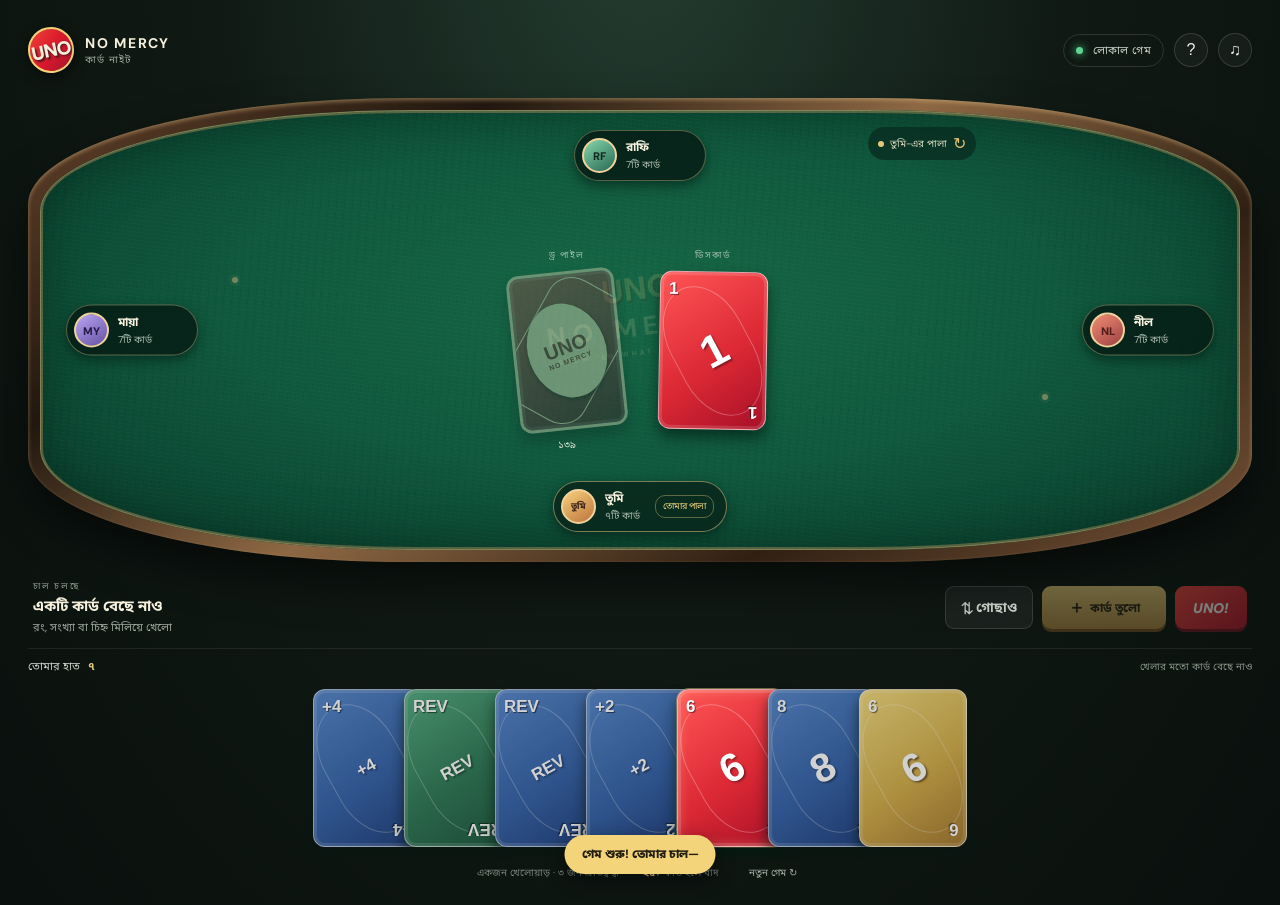
==== commit c79f6d83: "Fix UNO No Mercy game rules and turn flow Co-authored-by: arena-agent <297053741+arena-agent@users.n" ====
--- a/index.html
+++ b/index.html
@@ -23,7 +23,7 @@
         <div class="opponent opponent-right" id="opp-3"></div>
         <div class="turn-indicator" id="turnIndicator"><span class="turn-dot"></span><span id="turnText">তোমার পালা</span><span class="direction">↻</span></div>
         <div class="center-play">
-          <div class="deck-zone"><span class="zone-label">ড্র পাইল</span><button class="card back-card deck-card" id="drawPile" aria-label="কার্ড তুলুন"><span class="back-ring">UNO<small>NO MERCY</small></span></button><span class="deck-count" id="deckCount">১০০</span></div>
+          <div class="deck-zone"><span class="zone-label">ড্র পাইল</span><button class="card back-card deck-card" id="drawPile" aria-label="কার্ড তুলুন"><span class="back-ring">UNO<small>NO MERCY</small></span></button><span class="deck-count" id="deckCount">১৩৯</span></div>
           <div class="discard-zone"><span class="zone-label">ডিসকার্ড</span><div class="discard-stack" id="discardStack"></div></div>
           <div class="challenge-toast" id="challengeToast" hidden></div>
         </div>
@@ -43,6 +43,7 @@
 
   <div class="overlay" id="modal" hidden><div class="modal-card" role="dialog" aria-modal="true"><button class="modal-close" id="modalClose" aria-label="বন্ধ করুন">×</button><div id="modalContent"></div></div></div>
   <div class="live-message" id="liveMessage" aria-live="polite"></div>
+  <script src="game-engine.js"></script>
   <script src="game.js"></script>
 </body>
 </html>
--- a/style.css
+++ b/style.css
@@ -1,4 +1,4 @@
 @import url('https://fonts.googleapis.com/css2?family=DM+Sans:wght@400;500;600;700;800&family=Noto+Sans+Bengali:wght@400;500;600;700;800&display=swap');
-:root{--ink:#f6f0dc;--muted:#aab6a6;--felt:#10583e;--felt2:#0c4633;--gold:#e0bd76;--panel:#111d19;--red:#e73640;--blue:#2871df;--green:#168c58;--yellow:#e8bd28;--card-w:108px;--card-h:158px}*{box-sizing:border-box}body{margin:0;background:radial-gradient(ellipse at 50% -10%,#243d31 0,#101914 48%,#09100d 100%);color:var(--ink);font-family:'DM Sans','Noto Sans Bengali',sans-serif;min-height:100vh}.game-shell{width:min(1280px,100%);margin:auto;padding:18px 28px 24px}.topbar{height:64px;display:flex;justify-content:space-between;align-items:center;margin-bottom:16px}.brand{display:flex;align-items:center;gap:11px;text-decoration:none;color:inherit}.brand-mark{font-weight:900;font-size:19px;letter-spacing:-1px;background:linear-gradient(135deg,#ee4337,#d7172c 56%,#9e1730);border:2px solid #f5d178;border-radius:50%;width:46px;height:46px;display:grid;place-items:center;transform:rotate(-12deg);box-shadow:0 4px 12px #0008;text-shadow:1px 2px 2px #50151d}.brand-copy{display:grid;gap:1px;letter-spacing:1.7px;font-size:14px}.brand-copy small{color:#9ca99d;font-size:10px;letter-spacing:1px}.top-actions{display:flex;align-items:center;gap:10px}.round-pill{border:1px solid #ffffff20;border-radius:30px;padding:8px 12px;font-size:11px;color:#c8d1c7;letter-spacing:.4px}.round-pill i{display:inline-block;width:7px;height:7px;background:#60d495;border-radius:50%;margin-right:6px;box-shadow:0 0 9px #53e494}.icon-button{width:34px;height:34px;border:1px solid #ffffff24;background:#ffffff09;color:#eee;border-radius:50%;font-size:16px;cursor:pointer}.table-wrap{perspective:1100px}.table-rim{padding:12px;border-radius:31%/23%;background:linear-gradient(145deg,#66442c,#21170f 25%,#8e6844 48%,#302013 73%,#785438);box-shadow:0 22px 40px #0008,inset 0 2px 4px #e8c58a70}.table-felt{height:440px;border-radius:31%/23%;position:relative;overflow:hidden;background:radial-gradient(ellipse at 50% 44%,#176747 0,#10583e 49%,#0a3c2c 100%);box-shadow:inset 0 0 0 3px #b5925b70,inset 0 0 50px #00190f80}.table-felt:before{content:'';position:absolute;inset:0;border-radius:inherit;border:1px solid #e2c4894f;pointer-events:none}.table-texture{position:absolute;inset:0;opacity:.13;background-image:repeating-linear-gradient(7deg,transparent 0 3px,#b5ddad 3.4px,transparent 4px),repeating-linear-gradient(95deg,transparent 0 7px,#000 7.5px,transparent 8px);mix-blend-mode:soft-light}.table-logo{position:absolute;left:50%;top:46%;transform:translate(-50%,-50%) rotate(-7deg);display:grid;text-align:center;color:#d9d9a3;opacity:.17;letter-spacing:7px;font-weight:800;font-size:26px;pointer-events:none;white-space:nowrap}.logo-uno{font-size:32px;letter-spacing:1px;color:#e7cd79;text-shadow:2px 2px #521d18}.table-logo small{font-size:7px;letter-spacing:3px;margin-top:4px}.opponent{position:absolute;z-index:3;display:flex;align-items:center;gap:8px}.opponent-top{top:20px;left:50%;transform:translateX(-50%)}.opponent-left{left:26px;top:50%;transform:translateY(-50%)}.opponent-right{right:26px;top:50%;transform:translateY(-50%)}.opponent-card{display:flex;align-items:center;gap:9px;padding:7px 12px 7px 7px;background:#071d16d9;border:1px solid #d5bf8366;border-radius:28px;box-shadow:0 5px 12px #00160f88;min-width:132px}.avatar{width:35px;height:35px;border-radius:50%;display:grid;place-items:center;background:linear-gradient(145deg,#f4c886,#9f603e);color:#41291d;font-weight:800;font-size:11px;border:2px solid #f0d39c}.bot-1{background:linear-gradient(145deg,#85d8ac,#286753);color:#10271d}.bot-2{background:linear-gradient(145deg,#b9a6f4,#6551a1);color:#261b48}.bot-3{background:linear-gradient(145deg,#f28d75,#9c4242);color:#4e1c1c}.player-meta{display:grid;gap:2px}.player-meta b{font-size:12px}.player-meta small{font-size:10px;color:#abbcaf}.mini-card-row{display:flex;margin-left:4px}.mini-back{width:17px;height:25px;margin-left:-8px;border:1px solid #f3d38d;border-radius:4px;background:repeating-linear-gradient(45deg,#9f1929,#9f1929 3px,#d52a35 3px,#d52a35 5px);box-shadow:0 2px 3px #0008}.turn-indicator{position:absolute;top:17px;right:22%;padding:6px 10px;border-radius:18px;background:#072b20bd;color:#d7d8bd;font-size:10px;display:flex;align-items:center;gap:6px;z-index:2}.turn-dot{width:6px;height:6px;border-radius:50%;background:#e3c676}.direction{font-size:16px;color:#e6c16d}.center-play{position:absolute;left:50%;top:52%;transform:translate(-50%,-50%);display:flex;align-items:center;gap:38px;z-index:4}.deck-zone,.discard-zone{position:relative;display:grid;justify-items:center;gap:10px}.zone-label{font-size:9px;letter-spacing:1.6px;text-transform:uppercase;color:#d6e0cebb}.deck-count{position:absolute;bottom:-22px;color:#d8e2d4;font-size:10px}.card{width:var(--card-w);height:var(--card-h);border-radius:12px;position:relative;flex:none;border:1px solid #fff9;box-shadow:0 8px 14px #001b12a6,inset 0 0 0 3px #ffffff24;overflow:hidden;user-select:none}.back-card{background:linear-gradient(145deg,#d73e39,#991b31 63%,#5d1427);cursor:pointer;transform:rotate(-6deg);border:3px solid #e8d493;display:grid;place-items:center;transition:transform .2s,filter .2s}.back-card:hover{transform:rotate(-2deg) translateY(-5px);filter:brightness(1.1)}.back-card:before{content:'';position:absolute;inset:6px;border:1px solid #ffe3a6;border-radius:30%/18%;transform:rotate(35deg)}.back-ring{width:78px;height:96px;display:grid;place-content:center;text-align:center;transform:rotate(-15deg);border-radius:50%;background:#f1db99;color:#a51e2b;font-weight:900;font-size:20px;line-height:1.1;box-shadow:0 2px 4px #3e0f18}.back-ring small{font-size:7px;letter-spacing:1px}.discard-stack{width:var(--card-w);height:var(--card-h);position:relative}.discard-stack .card{position:absolute;inset:0;transform:rotate(5deg)}.discard-stack .card:nth-child(2){transform:rotate(-6deg)}.discard-stack .card:last-child{transform:rotate(1deg)}.playing-card{display:grid;place-items:center;color:white;font-weight:900;text-shadow:1px 2px 2px #0006;border:1px solid #fff9}.playing-card.red{background:linear-gradient(145deg,#ff5656,#dc2935 56%,#a70f27)}.playing-card.blue{background:linear-gradient(145deg,#428ef7,#2369d5 56%,#1243a2)}.playing-card.green{background:linear-gradient(145deg,#32bb78,#14864f 56%,#08623c)}.playing-card.yellow{background:linear-gradient(145deg,#ffdd4e,#e7ae16 56%,#bd790b);color:#fff;text-shadow:1px 2px 2px #76500b}.playing-card.wild{background:conic-gradient(from 30deg,#e6313c 0 25%,#2272dc 0 50%,#e4b91c 0 75%,#15915c 0);}.playing-card.wild:before{content:'';position:absolute;inset:13px 17px;background:#11151b;border-radius:50%/40%;transform:rotate(-33deg);box-shadow:inset 0 0 0 1px #ffffff30}.card-inner{width:82%;height:90%;position:relative;display:grid;place-items:center;border:1px solid #ffffff45;border-radius:50%/39%;transform:rotate(-29deg);z-index:1}.card-value{font-size:45px;line-height:1;font-weight:900;letter-spacing:-3px}.card-special{font-size:22px;line-height:1.05;text-align:center;max-width:75px}.card-corner{position:absolute;font-size:17px;font-weight:900;line-height:1;text-shadow:1px 1px 1px #0008;z-index:2}.card-corner.tl{top:8px;left:8px}.card-corner.br{right:8px;bottom:8px;transform:rotate(180deg)}.wild-label{font-size:17px;letter-spacing:-1px}.draw-pending{position:absolute;left:50%;top:-10px;transform:translateX(-50%);padding:5px 8px;background:#f5d989;color:#432c14;border-radius:20px;font-size:10px;font-weight:900;white-space:nowrap;z-index:5;box-shadow:0 2px 8px #0008}.player-seat{position:absolute;bottom:18px;left:50%;transform:translateX(-50%);z-index:5}.player-badge{display:flex;align-items:center;gap:9px;padding:7px 12px 7px 7px;border-radius:28px;background:#09261cd9;border:1px solid #ddc1808c;box-shadow:0 4px 12px #00160f88}.you-avatar{background:linear-gradient(145deg,#f8d17d,#bc743c);font-size:9px}.you-turn{font-size:9px;color:#f2d67f;border:1px solid #dfc87966;border-radius:10px;padding:4px 7px;margin-left:6px}.table-ornament{position:absolute;width:6px;height:6px;border-radius:50%;background:#d3b77d;opacity:.5;box-shadow:0 0 0 3px #d3b77d20}.ornament-a{left:16%;top:38%}.ornament-b{right:16%;bottom:34%}.controls-row{display:flex;align-items:center;justify-content:space-between;padding:18px 5px 13px}.status-copy{display:grid;gap:3px}.eyebrow{font-size:9px;text-transform:uppercase;letter-spacing:1.8px;color:#8f9c90}.status-copy strong{font-size:15px}.status-copy small{font-size:11px;color:#9da89d}.control-buttons{display:flex;gap:9px}.secondary-button,.draw-button,.uno-button{border:0;border-radius:9px;padding:10px 15px;color:#fff;font-family:inherit;font-weight:700;cursor:pointer;transition:.18s}.secondary-button{background:#ffffff0d;border:1px solid #ffffff20;color:#cbd1c9}.secondary-button:hover{background:#ffffff19}.draw-button{background:linear-gradient(180deg,#e7c878,#b78a43);color:#2a2213;box-shadow:0 3px 0 #735124;font-size:12px;min-width:124px}.draw-button:hover{filter:brightness(1.1);transform:translateY(-1px)}.draw-button:disabled,.uno-button:disabled{opacity:.45;cursor:not-allowed;transform:none}.draw-icon{font-size:17px;vertical-align:-1px;margin-right:5px}.uno-button{background:linear-gradient(140deg,#f2443c,#bc1730);box-shadow:0 3px 0 #751624;padding:10px 18px;font-style:italic;font-weight:900;font-size:14px}.hand-panel{border-top:1px solid #ffffff14;padding-top:10px}.hand-heading{display:flex;justify-content:space-between;align-items:center;color:#d1d8cf;font-size:11px;margin-bottom:10px}.hand-heading b{margin-left:5px;color:#e5c97b}.hand-hint{font-size:10px;color:#849286}.hand-scroll{display:flex;align-items:flex-end;justify-content:center;min-height:174px;padding:5px 10px 11px;overflow-x:auto;scrollbar-width:thin;scrollbar-color:#77643d transparent}.hand-scroll .card{cursor:pointer;transition:transform .2s,margin .2s,filter .2s;margin-left:-17px;transform:translateY(0) rotate(var(--tilt,0deg));transform-origin:bottom center}.hand-scroll .card:first-child{margin-left:0}.hand-scroll .card:hover,.hand-scroll .card:focus-visible{transform:translateY(-20px) rotate(0deg) scale(1.07);z-index:12;filter:brightness(1.1)}.hand-scroll .card:not(.playable){filter:saturate(.64) brightness(.82)}.hand-scroll .card.playable{box-shadow:0 8px 16px #001b12b0,0 0 0 1px #edcf7f80,inset 0 0 0 3px #ffffff24}.hand-scroll .card.playable:after{content:'';position:absolute;inset:0;border-radius:inherit;box-shadow:inset 0 0 13px #ffe3a850;pointer-events:none}.hand-scroll .card .card-value{font-size:40px}.hand-scroll .card .card-special{font-size:17px}.footer-note{display:flex;justify-content:center;gap:24px;align-items:center;color:#758278;font-size:10px;padding-top:7px}.footer-note b{color:#e5c97b}.footer-note button{border:0;background:none;color:#a3b0a3;font-family:inherit;font-size:10px;cursor:pointer}.challenge-toast{position:absolute;top:-47px;left:50%;transform:translateX(-50%);white-space:nowrap;background:#071c15e8;border:1px solid #e4c57977;padding:7px 12px;border-radius:16px;color:#f0dfa9;font-size:11px;z-index:8}.overlay{position:fixed;inset:0;background:#0009;backdrop-filter:blur(5px);display:grid;place-items:center;z-index:30;padding:16px}.overlay[hidden]{display:none}.modal-card{width:min(440px,100%);position:relative;background:linear-gradient(145deg,#21372b,#101c17);border:1px solid #d6bd806e;border-radius:18px;padding:27px;box-shadow:0 20px 80px #000b}.modal-close{position:absolute;right:13px;top:11px;background:none;border:0;color:#c7d0c7;font-size:24px;cursor:pointer}.modal-card h2{margin:0 0 8px;font-size:22px}.modal-card p{color:#bdc8bd;font-size:13px;line-height:1.65}.modal-card .modal-action{border:0;border-radius:9px;background:#d9ba6c;padding:10px 16px;font-weight:800;cursor:pointer;font-family:inherit;margin-top:8px}.choice-row{display:flex;gap:10px;flex-wrap:wrap;margin-top:18px}.choice-button{display:flex;align-items:center;gap:8px;background:#ffffff0d;color:#f4f2e6;border:1px solid #ffffff24;border-radius:12px;padding:9px 12px;cursor:pointer;font:inherit}.choice-button:hover{background:#ffffff20}.choice-avatar{width:29px;height:29px;border-radius:50%;display:grid;place-items:center;font-size:9px;font-weight:800;color:#241d15}.live-message{position:fixed;bottom:26px;left:50%;transform:translate(-50%,15px);opacity:0;pointer-events:none;transition:.25s;background:#f3d47b;color:#231d10;font-weight:800;font-size:12px;padding:11px 17px;border-radius:24px;z-index:40;box-shadow:0 6px 20px #0007;white-space:nowrap}.live-message.show{opacity:1;transform:translate(-50%,0)}.end-title{font-size:31px!important;color:#f3d47b}.muted{color:#aab6a6!important}
+:root{--ink:#f6f0dc;--muted:#aab6a6;--felt:#10583e;--felt2:#0c4633;--gold:#e0bd76;--panel:#111d19;--red:#e73640;--blue:#2871df;--green:#168c58;--yellow:#e8bd28;--card-w:108px;--card-h:158px}*{box-sizing:border-box}body{margin:0;background:radial-gradient(ellipse at 50% -10%,#243d31 0,#101914 48%,#09100d 100%);color:var(--ink);font-family:'DM Sans','Noto Sans Bengali',sans-serif;min-height:100vh}.game-shell{width:min(1280px,100%);margin:auto;padding:18px 28px 24px}.topbar{height:64px;display:flex;justify-content:space-between;align-items:center;margin-bottom:16px}.brand{display:flex;align-items:center;gap:11px;text-decoration:none;color:inherit}.brand-mark{font-weight:900;font-size:19px;letter-spacing:-1px;background:linear-gradient(135deg,#ee4337,#d7172c 56%,#9e1730);border:2px solid #f5d178;border-radius:50%;width:46px;height:46px;display:grid;place-items:center;transform:rotate(-12deg);box-shadow:0 4px 12px #0008;text-shadow:1px 2px 2px #50151d}.brand-copy{display:grid;gap:1px;letter-spacing:1.7px;font-size:14px}.brand-copy small{color:#9ca99d;font-size:10px;letter-spacing:1px}.top-actions{display:flex;align-items:center;gap:10px}.round-pill{border:1px solid #ffffff20;border-radius:30px;padding:8px 12px;font-size:11px;color:#c8d1c7;letter-spacing:.4px}.round-pill i{display:inline-block;width:7px;height:7px;background:#60d495;border-radius:50%;margin-right:6px;box-shadow:0 0 9px #53e494}.icon-button{width:34px;height:34px;border:1px solid #ffffff24;background:#ffffff09;color:#eee;border-radius:50%;font-size:16px;cursor:pointer}.table-wrap{perspective:1100px}.table-rim{padding:12px;border-radius:31%/23%;background:linear-gradient(145deg,#66442c,#21170f 25%,#8e6844 48%,#302013 73%,#785438);box-shadow:0 22px 40px #0008,inset 0 2px 4px #e8c58a70}.table-felt{height:440px;border-radius:31%/23%;position:relative;overflow:hidden;background:radial-gradient(ellipse at 50% 44%,#176747 0,#10583e 49%,#0a3c2c 100%);box-shadow:inset 0 0 0 3px #b5925b70,inset 0 0 50px #00190f80}.table-felt:before{content:'';position:absolute;inset:0;border-radius:inherit;border:1px solid #e2c4894f;pointer-events:none}.table-texture{position:absolute;inset:0;opacity:.13;background-image:repeating-linear-gradient(7deg,transparent 0 3px,#b5ddad 3.4px,transparent 4px),repeating-linear-gradient(95deg,transparent 0 7px,#000 7.5px,transparent 8px);mix-blend-mode:soft-light}.table-logo{position:absolute;left:50%;top:46%;transform:translate(-50%,-50%) rotate(-7deg);display:grid;text-align:center;color:#d9d9a3;opacity:.17;letter-spacing:7px;font-weight:800;font-size:26px;pointer-events:none;white-space:nowrap}.logo-uno{font-size:32px;letter-spacing:1px;color:#e7cd79;text-shadow:2px 2px #521d18}.table-logo small{font-size:7px;letter-spacing:3px;margin-top:4px}.opponent{position:absolute;z-index:3;display:flex;align-items:center;gap:8px}.opponent-top{top:20px;left:50%;transform:translateX(-50%)}.opponent-left{left:26px;top:50%;transform:translateY(-50%)}.opponent-right{right:26px;top:50%;transform:translateY(-50%)}.opponent-card{display:flex;align-items:center;gap:9px;padding:7px 12px 7px 7px;background:#071d16d9;border:1px solid #d5bf8366;border-radius:28px;box-shadow:0 5px 12px #00160f88;min-width:132px}.avatar{width:35px;height:35px;border-radius:50%;display:grid;place-items:center;background:linear-gradient(145deg,#f4c886,#9f603e);color:#41291d;font-weight:800;font-size:11px;border:2px solid #f0d39c}.bot-1{background:linear-gradient(145deg,#85d8ac,#286753);color:#10271d}.bot-2{background:linear-gradient(145deg,#b9a6f4,#6551a1);color:#261b48}.bot-3{background:linear-gradient(145deg,#f28d75,#9c4242);color:#4e1c1c}.player-meta{display:grid;gap:2px}.player-meta b{font-size:12px}.player-meta small{font-size:10px;color:#abbcaf}.mini-card-row{display:flex;margin-left:4px}.mini-back{width:17px;height:25px;margin-left:-8px;border:1px solid #f3d38d;border-radius:4px;background:repeating-linear-gradient(45deg,#9f1929,#9f1929 3px,#d52a35 3px,#d52a35 5px);box-shadow:0 2px 3px #0008}.turn-indicator{position:absolute;top:17px;right:22%;padding:6px 10px;border-radius:18px;background:#072b20bd;color:#d7d8bd;font-size:10px;display:flex;align-items:center;gap:6px;z-index:2}.turn-dot{width:6px;height:6px;border-radius:50%;background:#e3c676}.direction{font-size:16px;color:#e6c16d}.center-play{position:absolute;left:50%;top:52%;transform:translate(-50%,-50%);display:flex;align-items:center;gap:38px;z-index:4}.deck-zone,.discard-zone{position:relative;display:grid;justify-items:center;gap:10px}.zone-label{font-size:9px;letter-spacing:1.6px;text-transform:uppercase;color:#d6e0cebb}.deck-count{position:absolute;bottom:-22px;color:#d8e2d4;font-size:10px}.card{width:var(--card-w);height:var(--card-h);border-radius:12px;position:relative;flex:none;border:1px solid #fff9;box-shadow:0 8px 14px #001b12a6,inset 0 0 0 3px #ffffff24;overflow:hidden;user-select:none}.back-card{background:linear-gradient(145deg,#d73e39,#991b31 63%,#5d1427);cursor:pointer;transform:rotate(-6deg);border:3px solid #e8d493;display:grid;place-items:center;transition:transform .2s,filter .2s}.back-card:hover{transform:rotate(-2deg) translateY(-5px);filter:brightness(1.1)}.back-card:before{content:'';position:absolute;inset:6px;border:1px solid #ffe3a6;border-radius:30%/18%;transform:rotate(35deg)}.back-ring{width:78px;height:96px;display:grid;place-content:center;text-align:center;transform:rotate(-15deg);border-radius:50%;background:#f1db99;color:#a51e2b;font-weight:900;font-size:20px;line-height:1.1;box-shadow:0 2px 4px #3e0f18}.back-ring small{font-size:7px;letter-spacing:1px}.discard-stack{width:var(--card-w);height:var(--card-h);position:relative}.discard-stack .card{position:absolute;inset:0;transform:rotate(5deg)}.discard-stack .card:nth-child(2){transform:rotate(-6deg)}.discard-stack .card:last-child{transform:rotate(1deg)}.playing-card{display:grid;place-items:center;color:white;font-weight:900;text-shadow:1px 2px 2px #0006;border:1px solid #fff9}.playing-card.red{background:linear-gradient(145deg,#ff5656,#dc2935 56%,#a70f27)}.playing-card.blue{background:linear-gradient(145deg,#428ef7,#2369d5 56%,#1243a2)}.playing-card.green{background:linear-gradient(145deg,#32bb78,#14864f 56%,#08623c)}.playing-card.yellow{background:linear-gradient(145deg,#ffdd4e,#e7ae16 56%,#bd790b);color:#fff;text-shadow:1px 2px 2px #76500b}.playing-card.wild{background:conic-gradient(from 30deg,#e6313c 0 25%,#2272dc 0 50%,#e4b91c 0 75%,#15915c 0);}.playing-card.wild:before{content:'';position:absolute;inset:13px 17px;background:#11151b;border-radius:50%/40%;transform:rotate(-33deg);box-shadow:inset 0 0 0 1px #ffffff30}.card-inner{width:82%;height:90%;position:relative;display:grid;place-items:center;border:1px solid #ffffff45;border-radius:50%/39%;transform:rotate(-29deg);z-index:1}.card-value{font-size:45px;line-height:1;font-weight:900;letter-spacing:-3px}.card-special{font-size:22px;line-height:1.05;text-align:center;max-width:75px}.card-corner{position:absolute;font-size:17px;font-weight:900;line-height:1;text-shadow:1px 1px 1px #0008;z-index:2}.card-corner.tl{top:8px;left:8px}.card-corner.br{right:8px;bottom:8px;transform:rotate(180deg)}.wild-label{font-size:17px;letter-spacing:-1px}.draw-pending{position:absolute;left:50%;top:-10px;transform:translateX(-50%);padding:5px 8px;background:#f5d989;color:#432c14;border-radius:20px;font-size:10px;font-weight:900;white-space:nowrap;z-index:5;box-shadow:0 2px 8px #0008}.player-seat{position:absolute;bottom:18px;left:50%;transform:translateX(-50%);z-index:5}.player-badge{display:flex;align-items:center;gap:9px;padding:7px 12px 7px 7px;border-radius:28px;background:#09261cd9;border:1px solid #ddc1808c;box-shadow:0 4px 12px #00160f88}.you-avatar{background:linear-gradient(145deg,#f8d17d,#bc743c);font-size:9px}.you-turn{font-size:9px;color:#f2d67f;border:1px solid #dfc87966;border-radius:10px;padding:4px 7px;margin-left:6px}.table-ornament{position:absolute;width:6px;height:6px;border-radius:50%;background:#d3b77d;opacity:.5;box-shadow:0 0 0 3px #d3b77d20}.ornament-a{left:16%;top:38%}.ornament-b{right:16%;bottom:34%}.controls-row{display:flex;align-items:center;justify-content:space-between;padding:18px 5px 13px}.status-copy{display:grid;gap:3px}.eyebrow{font-size:9px;text-transform:uppercase;letter-spacing:1.8px;color:#8f9c90}.status-copy strong{font-size:15px}.status-copy small{font-size:11px;color:#9da89d}.control-buttons{display:flex;gap:9px}.secondary-button,.draw-button,.uno-button{border:0;border-radius:9px;padding:10px 15px;color:#fff;font-family:inherit;font-weight:700;cursor:pointer;transition:.18s}.secondary-button{background:#ffffff0d;border:1px solid #ffffff20;color:#cbd1c9}.secondary-button:hover{background:#ffffff19}.draw-button{background:linear-gradient(180deg,#e7c878,#b78a43);color:#2a2213;box-shadow:0 3px 0 #735124;font-size:12px;min-width:124px}.draw-button:hover{filter:brightness(1.1);transform:translateY(-1px)}.draw-button:disabled,.uno-button:disabled{opacity:.45;cursor:not-allowed;transform:none}.draw-icon{font-size:17px;vertical-align:-1px;margin-right:5px}.uno-button{background:linear-gradient(140deg,#f2443c,#bc1730);box-shadow:0 3px 0 #751624;padding:10px 18px;font-style:italic;font-weight:900;font-size:14px}.hand-panel{border-top:1px solid #ffffff14;padding-top:10px}.hand-heading{display:flex;justify-content:space-between;align-items:center;color:#d1d8cf;font-size:11px;margin-bottom:10px}.hand-heading b{margin-left:5px;color:#e5c97b}.hand-hint{font-size:10px;color:#849286}.hand-scroll{display:flex;align-items:flex-end;justify-content:center;min-height:174px;padding:5px 10px 11px;overflow-x:auto;scrollbar-width:thin;scrollbar-color:#77643d transparent}.hand-scroll .card{cursor:pointer;transition:transform .2s,margin .2s,filter .2s;margin-left:-17px;transform:translateY(0) rotate(var(--tilt,0deg));transform-origin:bottom center}.hand-scroll .card:first-child{margin-left:0}.hand-scroll .card:hover,.hand-scroll .card:focus-visible{transform:translateY(-20px) rotate(0deg) scale(1.07);z-index:12;filter:brightness(1.1)}.hand-scroll .card:not(.playable){filter:saturate(.64) brightness(.82)}.hand-scroll .card.playable{box-shadow:0 8px 16px #001b12b0,0 0 0 1px #edcf7f80,inset 0 0 0 3px #ffffff24}.hand-scroll .card.playable:after{content:'';position:absolute;inset:0;border-radius:inherit;box-shadow:inset 0 0 13px #ffe3a850;pointer-events:none}.hand-scroll .card .card-value{font-size:40px}.hand-scroll .card .card-special{font-size:17px}.footer-note{display:flex;justify-content:center;gap:24px;align-items:center;color:#758278;font-size:10px;padding-top:7px}.footer-note b{color:#e5c97b}.footer-note button{border:0;background:none;color:#a3b0a3;font-family:inherit;font-size:10px;cursor:pointer}.challenge-toast{position:absolute;top:-47px;left:50%;transform:translateX(-50%);white-space:nowrap;background:#071c15e8;border:1px solid #e4c57977;padding:7px 12px;border-radius:16px;color:#f0dfa9;font-size:11px;z-index:8}.overlay{position:fixed;inset:0;background:#0009;backdrop-filter:blur(5px);display:grid;place-items:center;z-index:30;padding:16px}.overlay[hidden]{display:none}.modal-card{width:min(440px,100%);position:relative;background:linear-gradient(145deg,#21372b,#101c17);border:1px solid #d6bd806e;border-radius:18px;padding:27px;box-shadow:0 20px 80px #000b}.modal-close{position:absolute;right:13px;top:11px;background:none;border:0;color:#c7d0c7;font-size:24px;cursor:pointer}.modal-card h2{margin:0 0 8px;font-size:22px}.modal-card p{color:#bdc8bd;font-size:13px;line-height:1.65}.modal-card .modal-action{border:0;border-radius:9px;background:#d9ba6c;padding:10px 16px;font-weight:800;cursor:pointer;font-family:inherit;margin-top:8px}.choice-row{display:flex;gap:10px;flex-wrap:wrap;margin-top:18px}.choice-button{display:flex;align-items:center;gap:8px;background:#ffffff0d;color:#f4f2e6;border:1px solid #ffffff24;border-radius:12px;padding:9px 12px;cursor:pointer;font:inherit}.choice-button:hover{background:#ffffff20}.choice-avatar{width:29px;height:29px;border-radius:50%;display:grid;place-items:center;font-size:9px;font-weight:800;color:#241d15}.live-message{position:fixed;bottom:26px;left:50%;transform:translate(-50%,15px);opacity:0;pointer-events:none;transition:.25s;background:#f3d47b;color:#231d10;font-weight:800;font-size:12px;padding:11px 17px;border-radius:24px;z-index:40;box-shadow:0 6px 20px #0007;white-space:nowrap}.live-message.show{opacity:1;transform:translate(-50%,0)}.end-title{font-size:31px!important;color:#f3d47b}.muted{color:#aab6a6!important}.wild-color-chip{position:absolute;right:8px;top:8px;width:15px;height:15px;border-radius:50%;border:2px solid #fff;z-index:3;box-shadow:0 1px 4px #0009}.opponent-eliminated{opacity:.47;filter:grayscale(.6)}.opponent-eliminated .avatar{background:#49534d;color:#e3e7df}.button:disabled,.back-card:disabled{opacity:.42;cursor:not-allowed;filter:saturate(.5)}.icon-button[aria-pressed=true]{color:#f1d17a;border-color:#f1d17a88}.mini-choice-card{display:grid;place-items:center;min-width:48px;height:35px;border-radius:6px;border:1px solid #ffffff9c;font-weight:900;font-size:12px;color:#fff;text-shadow:1px 1px 2px #0008;padding:0 7px}.mini-choice-card.red{background:var(--red)}.mini-choice-card.blue{background:var(--blue)}.mini-choice-card.green{background:var(--green)}.mini-choice-card.yellow{background:var(--yellow)}
 @media(max-width:760px){:root{--card-w:84px;--card-h:123px}.game-shell{padding:10px 12px 18px}.topbar{margin-bottom:8px;height:51px}.brand-mark{width:39px;height:39px;font-size:16px}.brand-copy{font-size:12px}.round-pill{font-size:9px;padding:7px 9px}.icon-button{width:30px;height:30px}.table-rim{padding:7px;border-radius:27%/16%}.table-felt{height:390px;border-radius:27%/16%}.opponent-top{top:15px}.opponent-left{left:10px;top:43%}.opponent-right{right:10px;top:43%}.opponent-card{min-width:0;padding:5px 8px 5px 5px;gap:6px}.avatar{width:30px;height:30px;font-size:9px}.player-meta b{font-size:10px}.player-meta small{font-size:8px}.mini-card-row{display:none}.turn-indicator{top:63px;right:50%;transform:translateX(50%);font-size:9px}.center-play{top:53%;gap:25px}.zone-label{font-size:8px}.card{border-radius:9px}.card-value{font-size:38px}.card-special{font-size:17px}.back-ring{width:63px;height:77px;font-size:17px}.discard-stack{width:var(--card-w);height:var(--card-h)}.player-seat{bottom:13px}.player-badge{padding:5px 9px 5px 5px;gap:6px}.you-turn{font-size:8px;padding:3px 5px}.controls-row{padding:14px 3px 11px;align-items:flex-end}.status-copy strong{font-size:12px}.status-copy small{font-size:9px;max-width:150px}.secondary-button,.draw-button,.uno-button{padding:9px 10px;font-size:10px}.secondary-button span{display:none}.draw-button{min-width:auto}.uno-button{padding:9px 12px}.control-buttons{gap:6px}.hand-heading{font-size:10px}.hand-scroll{justify-content:flex-start;min-height:144px;padding-left:10px;padding-right:10px}.hand-scroll .card{margin-left:-30px}.hand-scroll .card:first-child{margin-left:0}.hand-scroll .card .card-value{font-size:32px}.hand-scroll .card .card-special{font-size:14px}.card-corner{font-size:13px}.footer-note{gap:10px;font-size:8px}.footer-note button{font-size:9px}.table-logo{font-size:20px}.logo-uno{font-size:27px}}
 @media(max-width:390px){:root{--card-w:76px;--card-h:112px}.game-shell{padding-left:8px;padding-right:8px}.table-felt{height:365px}.hand-scroll .card{margin-left:-34px}.footer-note{gap:7px}.opponent-left{left:6px}.opponent-right{right:6px}}
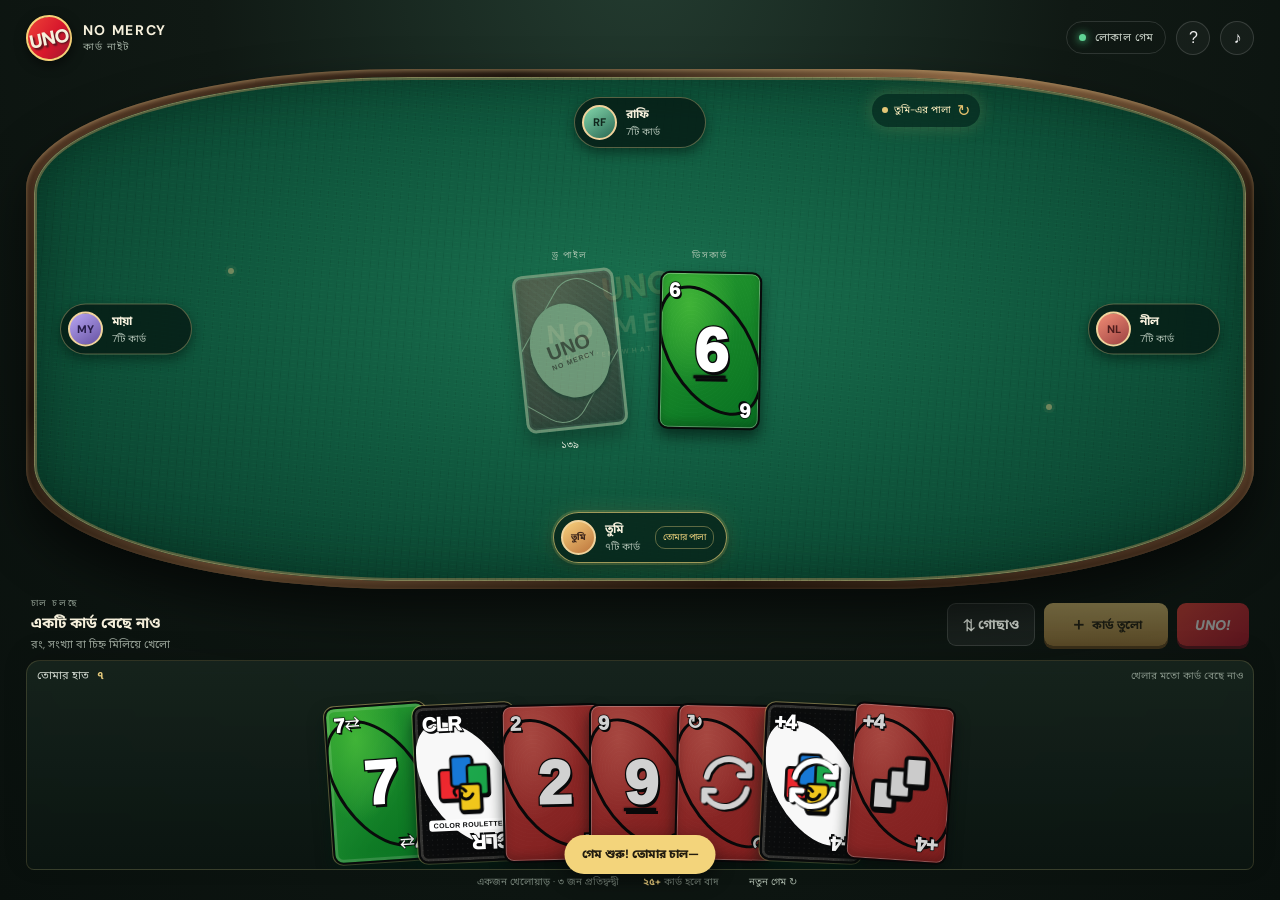
==== commit f00bdc35: "Polish UNO card visuals and gameplay flow Co-authored-by: arena-agent <297053741+arena-agent@users.n" ====
--- a/index.html
+++ b/index.html
@@ -11,7 +11,7 @@
   <main class="game-shell">
     <header class="topbar">
       <a class="brand" href="#" aria-label="No Mercy home"><span class="brand-mark">UNO</span><span class="brand-copy"><b>NO MERCY</b><small>কার্ড নাইট</small></span></a>
-      <div class="top-actions"><span class="round-pill"><i></i> লোকাল গেম</span><button class="icon-button" id="rulesBtn" aria-label="নিয়ম দেখুন">?</button><button class="icon-button" id="soundBtn" aria-label="সাউন্ড টগল">♫</button></div>
+      <div class="top-actions"><span class="round-pill"><i></i> লোকাল গেম</span><button class="icon-button" id="rulesBtn" aria-label="নিয়ম দেখুন">?</button><button class="icon-button" id="soundBtn" aria-label="সাউন্ড টগল" aria-pressed="false">♪</button></div>
     </header>
 
     <section class="table-wrap" aria-label="গেম টেবিল">
--- a/style.css
+++ b/style.css
@@ -1,4 +1,82 @@
 @import url('https://fonts.googleapis.com/css2?family=DM+Sans:wght@400;500;600;700;800&family=Noto+Sans+Bengali:wght@400;500;600;700;800&display=swap');
-:root{--ink:#f6f0dc;--muted:#aab6a6;--felt:#10583e;--felt2:#0c4633;--gold:#e0bd76;--panel:#111d19;--red:#e73640;--blue:#2871df;--green:#168c58;--yellow:#e8bd28;--card-w:108px;--card-h:158px}*{box-sizing:border-box}body{margin:0;background:radial-gradient(ellipse at 50% -10%,#243d31 0,#101914 48%,#09100d 100%);color:var(--ink);font-family:'DM Sans','Noto Sans Bengali',sans-serif;min-height:100vh}.game-shell{width:min(1280px,100%);margin:auto;padding:18px 28px 24px}.topbar{height:64px;display:flex;justify-content:space-between;align-items:center;margin-bottom:16px}.brand{display:flex;align-items:center;gap:11px;text-decoration:none;color:inherit}.brand-mark{font-weight:900;font-size:19px;letter-spacing:-1px;background:linear-gradient(135deg,#ee4337,#d7172c 56%,#9e1730);border:2px solid #f5d178;border-radius:50%;width:46px;height:46px;display:grid;place-items:center;transform:rotate(-12deg);box-shadow:0 4px 12px #0008;text-shadow:1px 2px 2px #50151d}.brand-copy{display:grid;gap:1px;letter-spacing:1.7px;font-size:14px}.brand-copy small{color:#9ca99d;font-size:10px;letter-spacing:1px}.top-actions{display:flex;align-items:center;gap:10px}.round-pill{border:1px solid #ffffff20;border-radius:30px;padding:8px 12px;font-size:11px;color:#c8d1c7;letter-spacing:.4px}.round-pill i{display:inline-block;width:7px;height:7px;background:#60d495;border-radius:50%;margin-right:6px;box-shadow:0 0 9px #53e494}.icon-button{width:34px;height:34px;border:1px solid #ffffff24;background:#ffffff09;color:#eee;border-radius:50%;font-size:16px;cursor:pointer}.table-wrap{perspective:1100px}.table-rim{padding:12px;border-radius:31%/23%;background:linear-gradient(145deg,#66442c,#21170f 25%,#8e6844 48%,#302013 73%,#785438);box-shadow:0 22px 40px #0008,inset 0 2px 4px #e8c58a70}.table-felt{height:440px;border-radius:31%/23%;position:relative;overflow:hidden;background:radial-gradient(ellipse at 50% 44%,#176747 0,#10583e 49%,#0a3c2c 100%);box-shadow:inset 0 0 0 3px #b5925b70,inset 0 0 50px #00190f80}.table-felt:before{content:'';position:absolute;inset:0;border-radius:inherit;border:1px solid #e2c4894f;pointer-events:none}.table-texture{position:absolute;inset:0;opacity:.13;background-image:repeating-linear-gradient(7deg,transparent 0 3px,#b5ddad 3.4px,transparent 4px),repeating-linear-gradient(95deg,transparent 0 7px,#000 7.5px,transparent 8px);mix-blend-mode:soft-light}.table-logo{position:absolute;left:50%;top:46%;transform:translate(-50%,-50%) rotate(-7deg);display:grid;text-align:center;color:#d9d9a3;opacity:.17;letter-spacing:7px;font-weight:800;font-size:26px;pointer-events:none;white-space:nowrap}.logo-uno{font-size:32px;letter-spacing:1px;color:#e7cd79;text-shadow:2px 2px #521d18}.table-logo small{font-size:7px;letter-spacing:3px;margin-top:4px}.opponent{position:absolute;z-index:3;display:flex;align-items:center;gap:8px}.opponent-top{top:20px;left:50%;transform:translateX(-50%)}.opponent-left{left:26px;top:50%;transform:translateY(-50%)}.opponent-right{right:26px;top:50%;transform:translateY(-50%)}.opponent-card{display:flex;align-items:center;gap:9px;padding:7px 12px 7px 7px;background:#071d16d9;border:1px solid #d5bf8366;border-radius:28px;box-shadow:0 5px 12px #00160f88;min-width:132px}.avatar{width:35px;height:35px;border-radius:50%;display:grid;place-items:center;background:linear-gradient(145deg,#f4c886,#9f603e);color:#41291d;font-weight:800;font-size:11px;border:2px solid #f0d39c}.bot-1{background:linear-gradient(145deg,#85d8ac,#286753);color:#10271d}.bot-2{background:linear-gradient(145deg,#b9a6f4,#6551a1);color:#261b48}.bot-3{background:linear-gradient(145deg,#f28d75,#9c4242);color:#4e1c1c}.player-meta{display:grid;gap:2px}.player-meta b{font-size:12px}.player-meta small{font-size:10px;color:#abbcaf}.mini-card-row{display:flex;margin-left:4px}.mini-back{width:17px;height:25px;margin-left:-8px;border:1px solid #f3d38d;border-radius:4px;background:repeating-linear-gradient(45deg,#9f1929,#9f1929 3px,#d52a35 3px,#d52a35 5px);box-shadow:0 2px 3px #0008}.turn-indicator{position:absolute;top:17px;right:22%;padding:6px 10px;border-radius:18px;background:#072b20bd;color:#d7d8bd;font-size:10px;display:flex;align-items:center;gap:6px;z-index:2}.turn-dot{width:6px;height:6px;border-radius:50%;background:#e3c676}.direction{font-size:16px;color:#e6c16d}.center-play{position:absolute;left:50%;top:52%;transform:translate(-50%,-50%);display:flex;align-items:center;gap:38px;z-index:4}.deck-zone,.discard-zone{position:relative;display:grid;justify-items:center;gap:10px}.zone-label{font-size:9px;letter-spacing:1.6px;text-transform:uppercase;color:#d6e0cebb}.deck-count{position:absolute;bottom:-22px;color:#d8e2d4;font-size:10px}.card{width:var(--card-w);height:var(--card-h);border-radius:12px;position:relative;flex:none;border:1px solid #fff9;box-shadow:0 8px 14px #001b12a6,inset 0 0 0 3px #ffffff24;overflow:hidden;user-select:none}.back-card{background:linear-gradient(145deg,#d73e39,#991b31 63%,#5d1427);cursor:pointer;transform:rotate(-6deg);border:3px solid #e8d493;display:grid;place-items:center;transition:transform .2s,filter .2s}.back-card:hover{transform:rotate(-2deg) translateY(-5px);filter:brightness(1.1)}.back-card:before{content:'';position:absolute;inset:6px;border:1px solid #ffe3a6;border-radius:30%/18%;transform:rotate(35deg)}.back-ring{width:78px;height:96px;display:grid;place-content:center;text-align:center;transform:rotate(-15deg);border-radius:50%;background:#f1db99;color:#a51e2b;font-weight:900;font-size:20px;line-height:1.1;box-shadow:0 2px 4px #3e0f18}.back-ring small{font-size:7px;letter-spacing:1px}.discard-stack{width:var(--card-w);height:var(--card-h);position:relative}.discard-stack .card{position:absolute;inset:0;transform:rotate(5deg)}.discard-stack .card:nth-child(2){transform:rotate(-6deg)}.discard-stack .card:last-child{transform:rotate(1deg)}.playing-card{display:grid;place-items:center;color:white;font-weight:900;text-shadow:1px 2px 2px #0006;border:1px solid #fff9}.playing-card.red{background:linear-gradient(145deg,#ff5656,#dc2935 56%,#a70f27)}.playing-card.blue{background:linear-gradient(145deg,#428ef7,#2369d5 56%,#1243a2)}.playing-card.green{background:linear-gradient(145deg,#32bb78,#14864f 56%,#08623c)}.playing-card.yellow{background:linear-gradient(145deg,#ffdd4e,#e7ae16 56%,#bd790b);color:#fff;text-shadow:1px 2px 2px #76500b}.playing-card.wild{background:conic-gradient(from 30deg,#e6313c 0 25%,#2272dc 0 50%,#e4b91c 0 75%,#15915c 0);}.playing-card.wild:before{content:'';position:absolute;inset:13px 17px;background:#11151b;border-radius:50%/40%;transform:rotate(-33deg);box-shadow:inset 0 0 0 1px #ffffff30}.card-inner{width:82%;height:90%;position:relative;display:grid;place-items:center;border:1px solid #ffffff45;border-radius:50%/39%;transform:rotate(-29deg);z-index:1}.card-value{font-size:45px;line-height:1;font-weight:900;letter-spacing:-3px}.card-special{font-size:22px;line-height:1.05;text-align:center;max-width:75px}.card-corner{position:absolute;font-size:17px;font-weight:900;line-height:1;text-shadow:1px 1px 1px #0008;z-index:2}.card-corner.tl{top:8px;left:8px}.card-corner.br{right:8px;bottom:8px;transform:rotate(180deg)}.wild-label{font-size:17px;letter-spacing:-1px}.draw-pending{position:absolute;left:50%;top:-10px;transform:translateX(-50%);padding:5px 8px;background:#f5d989;color:#432c14;border-radius:20px;font-size:10px;font-weight:900;white-space:nowrap;z-index:5;box-shadow:0 2px 8px #0008}.player-seat{position:absolute;bottom:18px;left:50%;transform:translateX(-50%);z-index:5}.player-badge{display:flex;align-items:center;gap:9px;padding:7px 12px 7px 7px;border-radius:28px;background:#09261cd9;border:1px solid #ddc1808c;box-shadow:0 4px 12px #00160f88}.you-avatar{background:linear-gradient(145deg,#f8d17d,#bc743c);font-size:9px}.you-turn{font-size:9px;color:#f2d67f;border:1px solid #dfc87966;border-radius:10px;padding:4px 7px;margin-left:6px}.table-ornament{position:absolute;width:6px;height:6px;border-radius:50%;background:#d3b77d;opacity:.5;box-shadow:0 0 0 3px #d3b77d20}.ornament-a{left:16%;top:38%}.ornament-b{right:16%;bottom:34%}.controls-row{display:flex;align-items:center;justify-content:space-between;padding:18px 5px 13px}.status-copy{display:grid;gap:3px}.eyebrow{font-size:9px;text-transform:uppercase;letter-spacing:1.8px;color:#8f9c90}.status-copy strong{font-size:15px}.status-copy small{font-size:11px;color:#9da89d}.control-buttons{display:flex;gap:9px}.secondary-button,.draw-button,.uno-button{border:0;border-radius:9px;padding:10px 15px;color:#fff;font-family:inherit;font-weight:700;cursor:pointer;transition:.18s}.secondary-button{background:#ffffff0d;border:1px solid #ffffff20;color:#cbd1c9}.secondary-button:hover{background:#ffffff19}.draw-button{background:linear-gradient(180deg,#e7c878,#b78a43);color:#2a2213;box-shadow:0 3px 0 #735124;font-size:12px;min-width:124px}.draw-button:hover{filter:brightness(1.1);transform:translateY(-1px)}.draw-button:disabled,.uno-button:disabled{opacity:.45;cursor:not-allowed;transform:none}.draw-icon{font-size:17px;vertical-align:-1px;margin-right:5px}.uno-button{background:linear-gradient(140deg,#f2443c,#bc1730);box-shadow:0 3px 0 #751624;padding:10px 18px;font-style:italic;font-weight:900;font-size:14px}.hand-panel{border-top:1px solid #ffffff14;padding-top:10px}.hand-heading{display:flex;justify-content:space-between;align-items:center;color:#d1d8cf;font-size:11px;margin-bottom:10px}.hand-heading b{margin-left:5px;color:#e5c97b}.hand-hint{font-size:10px;color:#849286}.hand-scroll{display:flex;align-items:flex-end;justify-content:center;min-height:174px;padding:5px 10px 11px;overflow-x:auto;scrollbar-width:thin;scrollbar-color:#77643d transparent}.hand-scroll .card{cursor:pointer;transition:transform .2s,margin .2s,filter .2s;margin-left:-17px;transform:translateY(0) rotate(var(--tilt,0deg));transform-origin:bottom center}.hand-scroll .card:first-child{margin-left:0}.hand-scroll .card:hover,.hand-scroll .card:focus-visible{transform:translateY(-20px) rotate(0deg) scale(1.07);z-index:12;filter:brightness(1.1)}.hand-scroll .card:not(.playable){filter:saturate(.64) brightness(.82)}.hand-scroll .card.playable{box-shadow:0 8px 16px #001b12b0,0 0 0 1px #edcf7f80,inset 0 0 0 3px #ffffff24}.hand-scroll .card.playable:after{content:'';position:absolute;inset:0;border-radius:inherit;box-shadow:inset 0 0 13px #ffe3a850;pointer-events:none}.hand-scroll .card .card-value{font-size:40px}.hand-scroll .card .card-special{font-size:17px}.footer-note{display:flex;justify-content:center;gap:24px;align-items:center;color:#758278;font-size:10px;padding-top:7px}.footer-note b{color:#e5c97b}.footer-note button{border:0;background:none;color:#a3b0a3;font-family:inherit;font-size:10px;cursor:pointer}.challenge-toast{position:absolute;top:-47px;left:50%;transform:translateX(-50%);white-space:nowrap;background:#071c15e8;border:1px solid #e4c57977;padding:7px 12px;border-radius:16px;color:#f0dfa9;font-size:11px;z-index:8}.overlay{position:fixed;inset:0;background:#0009;backdrop-filter:blur(5px);display:grid;place-items:center;z-index:30;padding:16px}.overlay[hidden]{display:none}.modal-card{width:min(440px,100%);position:relative;background:linear-gradient(145deg,#21372b,#101c17);border:1px solid #d6bd806e;border-radius:18px;padding:27px;box-shadow:0 20px 80px #000b}.modal-close{position:absolute;right:13px;top:11px;background:none;border:0;color:#c7d0c7;font-size:24px;cursor:pointer}.modal-card h2{margin:0 0 8px;font-size:22px}.modal-card p{color:#bdc8bd;font-size:13px;line-height:1.65}.modal-card .modal-action{border:0;border-radius:9px;background:#d9ba6c;padding:10px 16px;font-weight:800;cursor:pointer;font-family:inherit;margin-top:8px}.choice-row{display:flex;gap:10px;flex-wrap:wrap;margin-top:18px}.choice-button{display:flex;align-items:center;gap:8px;background:#ffffff0d;color:#f4f2e6;border:1px solid #ffffff24;border-radius:12px;padding:9px 12px;cursor:pointer;font:inherit}.choice-button:hover{background:#ffffff20}.choice-avatar{width:29px;height:29px;border-radius:50%;display:grid;place-items:center;font-size:9px;font-weight:800;color:#241d15}.live-message{position:fixed;bottom:26px;left:50%;transform:translate(-50%,15px);opacity:0;pointer-events:none;transition:.25s;background:#f3d47b;color:#231d10;font-weight:800;font-size:12px;padding:11px 17px;border-radius:24px;z-index:40;box-shadow:0 6px 20px #0007;white-space:nowrap}.live-message.show{opacity:1;transform:translate(-50%,0)}.end-title{font-size:31px!important;color:#f3d47b}.muted{color:#aab6a6!important}.wild-color-chip{position:absolute;right:8px;top:8px;width:15px;height:15px;border-radius:50%;border:2px solid #fff;z-index:3;box-shadow:0 1px 4px #0009}.opponent-eliminated{opacity:.47;filter:grayscale(.6)}.opponent-eliminated .avatar{background:#49534d;color:#e3e7df}.button:disabled,.back-card:disabled{opacity:.42;cursor:not-allowed;filter:saturate(.5)}.icon-button[aria-pressed=true]{color:#f1d17a;border-color:#f1d17a88}.mini-choice-card{display:grid;place-items:center;min-width:48px;height:35px;border-radius:6px;border:1px solid #ffffff9c;font-weight:900;font-size:12px;color:#fff;text-shadow:1px 1px 2px #0008;padding:0 7px}.mini-choice-card.red{background:var(--red)}.mini-choice-card.blue{background:var(--blue)}.mini-choice-card.green{background:var(--green)}.mini-choice-card.yellow{background:var(--yellow)}
-@media(max-width:760px){:root{--card-w:84px;--card-h:123px}.game-shell{padding:10px 12px 18px}.topbar{margin-bottom:8px;height:51px}.brand-mark{width:39px;height:39px;font-size:16px}.brand-copy{font-size:12px}.round-pill{font-size:9px;padding:7px 9px}.icon-button{width:30px;height:30px}.table-rim{padding:7px;border-radius:27%/16%}.table-felt{height:390px;border-radius:27%/16%}.opponent-top{top:15px}.opponent-left{left:10px;top:43%}.opponent-right{right:10px;top:43%}.opponent-card{min-width:0;padding:5px 8px 5px 5px;gap:6px}.avatar{width:30px;height:30px;font-size:9px}.player-meta b{font-size:10px}.player-meta small{font-size:8px}.mini-card-row{display:none}.turn-indicator{top:63px;right:50%;transform:translateX(50%);font-size:9px}.center-play{top:53%;gap:25px}.zone-label{font-size:8px}.card{border-radius:9px}.card-value{font-size:38px}.card-special{font-size:17px}.back-ring{width:63px;height:77px;font-size:17px}.discard-stack{width:var(--card-w);height:var(--card-h)}.player-seat{bottom:13px}.player-badge{padding:5px 9px 5px 5px;gap:6px}.you-turn{font-size:8px;padding:3px 5px}.controls-row{padding:14px 3px 11px;align-items:flex-end}.status-copy strong{font-size:12px}.status-copy small{font-size:9px;max-width:150px}.secondary-button,.draw-button,.uno-button{padding:9px 10px;font-size:10px}.secondary-button span{display:none}.draw-button{min-width:auto}.uno-button{padding:9px 12px}.control-buttons{gap:6px}.hand-heading{font-size:10px}.hand-scroll{justify-content:flex-start;min-height:144px;padding-left:10px;padding-right:10px}.hand-scroll .card{margin-left:-30px}.hand-scroll .card:first-child{margin-left:0}.hand-scroll .card .card-value{font-size:32px}.hand-scroll .card .card-special{font-size:14px}.card-corner{font-size:13px}.footer-note{gap:10px;font-size:8px}.footer-note button{font-size:9px}.table-logo{font-size:20px}.logo-uno{font-size:27px}}
-@media(max-width:390px){:root{--card-w:76px;--card-h:112px}.game-shell{padding-left:8px;padding-right:8px}.table-felt{height:365px}.hand-scroll .card{margin-left:-34px}.footer-note{gap:7px}.opponent-left{left:6px}.opponent-right{right:6px}}
+:root{--ink:#f6f0dc;--muted:#aab6a6;--felt:#10583e;--felt2:#0c4633;--gold:#e0bd76;--panel:#111d19;--red:#e73640;--blue:#2871df;--green:#168c58;--yellow:#e8bd28;--card-w:102px;--card-h:158px}*{box-sizing:border-box}body{margin:0;background:radial-gradient(ellipse at 50% -10%,#243d31 0,#101914 48%,#09100d 100%);color:var(--ink);font-family:'DM Sans','Noto Sans Bengali',sans-serif;min-height:100vh}.game-shell{width:min(1280px,100%);margin:auto;padding:18px 28px 24px}.topbar{height:64px;display:flex;justify-content:space-between;align-items:center;margin-bottom:16px}.brand{display:flex;align-items:center;gap:11px;text-decoration:none;color:inherit}.brand-mark{font-weight:900;font-size:19px;letter-spacing:-1px;background:linear-gradient(135deg,#ee4337,#d7172c 56%,#9e1730);border:2px solid #f5d178;border-radius:50%;width:46px;height:46px;display:grid;place-items:center;transform:rotate(-12deg);box-shadow:0 4px 12px #0008;text-shadow:1px 2px 2px #50151d}.brand-copy{display:grid;gap:1px;letter-spacing:1.7px;font-size:14px}.brand-copy small{color:#9ca99d;font-size:10px;letter-spacing:1px}.top-actions{display:flex;align-items:center;gap:10px}.round-pill{border:1px solid #ffffff20;border-radius:30px;padding:8px 12px;font-size:11px;color:#c8d1c7;letter-spacing:.4px}.round-pill i{display:inline-block;width:7px;height:7px;background:#60d495;border-radius:50%;margin-right:6px;box-shadow:0 0 9px #53e494}.icon-button{width:34px;height:34px;border:1px solid #ffffff24;background:#ffffff09;color:#eee;border-radius:50%;font-size:16px;cursor:pointer}.table-wrap{perspective:1100px}.table-rim{padding:12px;border-radius:31%/23%;background:linear-gradient(145deg,#66442c,#21170f 25%,#8e6844 48%,#302013 73%,#785438);box-shadow:0 22px 40px #0008,inset 0 2px 4px #e8c58a70}.table-felt{height:440px;border-radius:31%/23%;position:relative;overflow:hidden;background:radial-gradient(ellipse at 50% 44%,#176747 0,#10583e 49%,#0a3c2c 100%);box-shadow:inset 0 0 0 3px #b5925b70,inset 0 0 50px #00190f80}.table-felt:before{content:'';position:absolute;inset:0;border-radius:inherit;border:1px solid #e2c4894f;pointer-events:none}.table-texture{position:absolute;inset:0;opacity:.13;background-image:repeating-linear-gradient(7deg,transparent 0 3px,#b5ddad 3.4px,transparent 4px),repeating-linear-gradient(95deg,transparent 0 7px,#000 7.5px,transparent 8px);mix-blend-mode:soft-light}.table-logo{position:absolute;left:50%;top:46%;transform:translate(-50%,-50%) rotate(-7deg);display:grid;text-align:center;color:#d9d9a3;opacity:.17;letter-spacing:7px;font-weight:800;font-size:26px;pointer-events:none;white-space:nowrap}.logo-uno{font-size:32px;letter-spacing:1px;color:#e7cd79;text-shadow:2px 2px #521d18}.table-logo small{font-size:7px;letter-spacing:3px;margin-top:4px}.opponent{position:absolute;z-index:3;display:flex;align-items:center;gap:8px}.opponent-top{top:20px;left:50%;transform:translateX(-50%)}.opponent-left{left:26px;top:50%;transform:translateY(-50%)}.opponent-right{right:26px;top:50%;transform:translateY(-50%)}.opponent-card{display:flex;align-items:center;gap:9px;padding:7px 12px 7px 7px;background:#071d16d9;border:1px solid #d5bf8366;border-radius:28px;box-shadow:0 5px 12px #00160f88;min-width:132px}.avatar{width:35px;height:35px;border-radius:50%;display:grid;place-items:center;background:linear-gradient(145deg,#f4c886,#9f603e);color:#41291d;font-weight:800;font-size:11px;border:2px solid #f0d39c}.bot-1{background:linear-gradient(145deg,#85d8ac,#286753);color:#10271d}.bot-2{background:linear-gradient(145deg,#b9a6f4,#6551a1);color:#261b48}.bot-3{background:linear-gradient(145deg,#f28d75,#9c4242);color:#4e1c1c}.player-meta{display:grid;gap:2px}.player-meta b{font-size:12px}.player-meta small{font-size:10px;color:#abbcaf}.mini-card-row{display:flex;margin-left:4px}.mini-back{width:17px;height:25px;margin-left:-8px;border:1px solid #f3d38d;border-radius:4px;background:repeating-linear-gradient(45deg,#9f1929,#9f1929 3px,#d52a35 3px,#d52a35 5px);box-shadow:0 2px 3px #0008}.turn-indicator{position:absolute;top:17px;right:22%;padding:6px 10px;border-radius:18px;background:#072b20bd;color:#d7d8bd;font-size:10px;display:flex;align-items:center;gap:6px;z-index:2}.turn-dot{width:6px;height:6px;border-radius:50%;background:#e3c676}.direction{font-size:16px;color:#e6c16d}.center-play{position:absolute;left:50%;top:52%;transform:translate(-50%,-50%);display:flex;align-items:center;gap:38px;z-index:4}.deck-zone,.discard-zone{position:relative;display:grid;justify-items:center;gap:10px}.zone-label{font-size:9px;letter-spacing:1.6px;text-transform:uppercase;color:#d6e0cebb}.deck-count{position:absolute;bottom:-22px;color:#d8e2d4;font-size:10px}.card{width:var(--card-w);height:var(--card-h);border-radius:12px;position:relative;flex:none;border:1px solid #fff9;box-shadow:0 8px 14px #001b12a6,inset 0 0 0 3px #ffffff24;overflow:hidden;user-select:none}.back-card{background:linear-gradient(145deg,#d73e39,#991b31 63%,#5d1427);cursor:pointer;transform:rotate(-6deg);border:3px solid #e8d493;display:grid;place-items:center;transition:transform .2s,filter .2s}.back-card:hover{transform:rotate(-2deg) translateY(-5px);filter:brightness(1.1)}.back-card:before{content:'';position:absolute;inset:6px;border:1px solid #ffe3a6;border-radius:30%/18%;transform:rotate(35deg)}.back-ring{width:78px;height:96px;display:grid;place-content:center;text-align:center;transform:rotate(-15deg);border-radius:50%;background:#f1db99;color:#a51e2b;font-weight:900;font-size:20px;line-height:1.1;box-shadow:0 2px 4px #3e0f18}.back-ring small{font-size:7px;letter-spacing:1px}.discard-stack{width:var(--card-w);height:var(--card-h);position:relative}.discard-stack .card{position:absolute;inset:0;transform:rotate(5deg)}.discard-stack .card:nth-child(2){transform:rotate(-6deg)}.discard-stack .card:last-child{transform:rotate(1deg)}.playing-card{display:grid;place-items:center;color:white;font-weight:900;text-shadow:1px 2px 2px #0006;border:1px solid #fff9}.playing-card.red{background:linear-gradient(145deg,#ff5656,#dc2935 56%,#a70f27)}.playing-card.blue{background:linear-gradient(145deg,#428ef7,#2369d5 56%,#1243a2)}.playing-card.green{background:linear-gradient(145deg,#32bb78,#14864f 56%,#08623c)}.playing-card.yellow{background:linear-gradient(145deg,#ffdd4e,#e7ae16 56%,#bd790b);color:#fff;text-shadow:1px 2px 2px #76500b}.playing-card.wild{background:conic-gradient(from 30deg,#e6313c 0 25%,#2272dc 0 50%,#e4b91c 0 75%,#15915c 0);}.playing-card.wild:before{content:'';position:absolute;inset:13px 17px;background:#11151b;border-radius:50%/40%;transform:rotate(-33deg);box-shadow:inset 0 0 0 1px #ffffff30}.card-inner{width:82%;height:90%;position:relative;display:grid;place-items:center;border:1px solid #ffffff45;border-radius:50%/39%;transform:rotate(-29deg);z-index:1}.card-value{font-size:45px;line-height:1;font-weight:900;letter-spacing:-3px}.card-special{font-size:22px;line-height:1.05;text-align:center;max-width:75px}.card-corner{position:absolute;font-size:17px;font-weight:900;line-height:1;text-shadow:1px 1px 1px #0008;z-index:2}.card-corner.tl{top:8px;left:8px}.card-corner.br{right:8px;bottom:8px;transform:rotate(180deg)}.wild-label{font-size:17px;letter-spacing:-1px}.draw-pending{position:absolute;left:50%;top:-10px;transform:translateX(-50%);padding:5px 8px;background:#f5d989;color:#432c14;border-radius:20px;font-size:10px;font-weight:900;white-space:nowrap;z-index:5;box-shadow:0 2px 8px #0008}.player-seat{position:absolute;bottom:18px;left:50%;transform:translateX(-50%);z-index:5}.player-badge{display:flex;align-items:center;gap:9px;padding:7px 12px 7px 7px;border-radius:28px;background:#09261cd9;border:1px solid #ddc1808c;box-shadow:0 4px 12px #00160f88}.you-avatar{background:linear-gradient(145deg,#f8d17d,#bc743c);font-size:9px}.you-turn{font-size:9px;color:#f2d67f;border:1px solid #dfc87966;border-radius:10px;padding:4px 7px;margin-left:6px}.table-ornament{position:absolute;width:6px;height:6px;border-radius:50%;background:#d3b77d;opacity:.5;box-shadow:0 0 0 3px #d3b77d20}.ornament-a{left:16%;top:38%}.ornament-b{right:16%;bottom:34%}.controls-row{display:flex;align-items:center;justify-content:space-between;padding:18px 5px 13px}.status-copy{display:grid;gap:3px}.eyebrow{font-size:9px;text-transform:uppercase;letter-spacing:1.8px;color:#8f9c90}.status-copy strong{font-size:15px}.status-copy small{font-size:11px;color:#9da89d}.control-buttons{display:flex;gap:9px}.secondary-button,.draw-button,.uno-button{border:0;border-radius:9px;padding:10px 15px;color:#fff;font-family:inherit;font-weight:700;cursor:pointer;transition:.18s}.secondary-button{background:#ffffff0d;border:1px solid #ffffff20;color:#cbd1c9}.secondary-button:hover{background:#ffffff19}.draw-button{background:linear-gradient(180deg,#e7c878,#b78a43);color:#2a2213;box-shadow:0 3px 0 #735124;font-size:12px;min-width:124px}.draw-button:hover{filter:brightness(1.1);transform:translateY(-1px)}.draw-button:disabled,.uno-button:disabled{opacity:.45;cursor:not-allowed;transform:none}.draw-icon{font-size:17px;vertical-align:-1px;margin-right:5px}.uno-button{background:linear-gradient(140deg,#f2443c,#bc1730);box-shadow:0 3px 0 #751624;padding:10px 18px;font-style:italic;font-weight:900;font-size:14px}.hand-panel{border-top:1px solid #ffffff14;padding-top:10px}.hand-heading{display:flex;justify-content:space-between;align-items:center;color:#d1d8cf;font-size:11px;margin-bottom:10px}.hand-heading b{margin-left:5px;color:#e5c97b}.hand-hint{font-size:10px;color:#849286}.hand-scroll{display:flex;align-items:flex-end;justify-content:center;min-height:174px;padding:5px 10px 11px;overflow-x:auto;scrollbar-width:thin;scrollbar-color:#77643d transparent}.hand-scroll .card{cursor:pointer;transition:transform .2s,margin .2s,filter .2s;margin-left:-17px;transform:translateY(0) rotate(var(--tilt,0deg));transform-origin:bottom center}.hand-scroll .card:first-child{margin-left:0}.hand-scroll .card:hover,.hand-scroll .card:focus-visible{transform:translateY(-20px) rotate(0deg) scale(1.07);z-index:12;filter:brightness(1.1)}.hand-scroll .card:not(.playable){filter:saturate(.64) brightness(.82)}.hand-scroll .card.playable{box-shadow:0 8px 16px #001b12b0,0 0 0 1px #edcf7f80,inset 0 0 0 3px #ffffff24}.hand-scroll .card.playable:after{content:'';position:absolute;inset:0;border-radius:inherit;box-shadow:inset 0 0 13px #ffe3a850;pointer-events:none}.hand-scroll .card .card-value{font-size:40px}.hand-scroll .card .card-special{font-size:17px}.footer-note{display:flex;justify-content:center;gap:24px;align-items:center;color:#758278;font-size:10px;padding-top:7px}.footer-note b{color:#e5c97b}.footer-note button{border:0;background:none;color:#a3b0a3;font-family:inherit;font-size:10px;cursor:pointer}.challenge-toast{position:absolute;top:-47px;left:50%;transform:translateX(-50%);white-space:nowrap;background:#071c15e8;border:1px solid #e4c57977;padding:7px 12px;border-radius:16px;color:#f0dfa9;font-size:11px;z-index:8}.overlay{position:fixed;inset:0;background:#0009;backdrop-filter:blur(5px);display:grid;place-items:center;z-index:30;padding:16px}.overlay[hidden]{display:none}.modal-card{width:min(440px,100%);position:relative;background:linear-gradient(145deg,#21372b,#101c17);border:1px solid #d6bd806e;border-radius:18px;padding:27px;box-shadow:0 20px 80px #000b}.modal-close{position:absolute;right:13px;top:11px;background:none;border:0;color:#c7d0c7;font-size:24px;cursor:pointer}.modal-card h2{margin:0 0 8px;font-size:22px}.modal-card p{color:#bdc8bd;font-size:13px;line-height:1.65}.modal-card .modal-action{border:0;border-radius:9px;background:#d9ba6c;padding:10px 16px;font-weight:800;cursor:pointer;font-family:inherit;margin-top:8px}.choice-row{display:flex;gap:10px;flex-wrap:wrap;margin-top:18px}.choice-button{display:flex;align-items:center;gap:8px;background:#ffffff0d;color:#f4f2e6;border:1px solid #ffffff24;border-radius:12px;padding:9px 12px;cursor:pointer;font:inherit}.choice-button:hover{background:#ffffff20}.choice-avatar{width:29px;height:29px;border-radius:50%;display:grid;place-items:center;font-size:9px;font-weight:800;color:#241d15}.live-message{position:fixed;bottom:26px;left:50%;transform:translate(-50%,15px);opacity:0;pointer-events:none;transition:.25s;background:#f3d47b;color:#231d10;font-weight:800;font-size:12px;padding:11px 17px;border-radius:24px;z-index:40;box-shadow:0 6px 20px #0007;white-space:nowrap}.live-message.show{opacity:1;transform:translate(-50%,0)}.end-title{font-size:31px!important;color:#f3d47b}.muted{color:#aab6a6!important}.wild-color-chip{position:absolute;right:8px;top:8px;width:15px;height:15px;border-radius:50%;border:2px solid #fff;z-index:3;box-shadow:0 1px 4px #0009}.opponent-eliminated{opacity:.47;filter:grayscale(.6)}.opponent-eliminated .avatar{background:#49534d;color:#e3e7df}.button:disabled,.back-card:disabled{opacity:.42;cursor:not-allowed;filter:saturate(.5)}.icon-button[aria-pressed=true]{color:#f1d17a;border-color:#f1d17a88}
+@media(max-width:760px){:root{--card-w:80px;--card-h:124px}.game-shell{padding:10px 12px 18px}.topbar{margin-bottom:8px;height:51px}.brand-mark{width:39px;height:39px;font-size:16px}.brand-copy{font-size:12px}.round-pill{font-size:9px;padding:7px 9px}.icon-button{width:30px;height:30px}.table-rim{padding:7px;border-radius:27%/16%}.table-felt{height:390px;border-radius:27%/16%}.opponent-top{top:15px}.opponent-left{left:10px;top:43%}.opponent-right{right:10px;top:43%}.opponent-card{min-width:0;padding:5px 8px 5px 5px;gap:6px}.avatar{width:30px;height:30px;font-size:9px}.player-meta b{font-size:10px}.player-meta small{font-size:8px}.mini-card-row{display:none}.turn-indicator{top:63px;right:50%;transform:translateX(50%);font-size:9px}.center-play{top:53%;gap:25px}.zone-label{font-size:8px}.card{border-radius:9px}.card-value{font-size:38px}.card-special{font-size:17px}.back-ring{width:63px;height:77px;font-size:17px}.discard-stack{width:var(--card-w);height:var(--card-h)}.player-seat{bottom:13px}.player-badge{padding:5px 9px 5px 5px;gap:6px}.you-turn{font-size:8px;padding:3px 5px}.controls-row{padding:14px 3px 11px;align-items:flex-end}.status-copy strong{font-size:12px}.status-copy small{font-size:9px;max-width:150px}.secondary-button,.draw-button,.uno-button{padding:9px 10px;font-size:10px}.secondary-button span{display:none}.draw-button{min-width:auto}.uno-button{padding:9px 12px}.control-buttons{gap:6px}.hand-heading{font-size:10px}.hand-scroll{justify-content:flex-start;min-height:144px;padding-left:10px;padding-right:10px}.hand-scroll .card{margin-left:-30px}.hand-scroll .card:first-child{margin-left:0}.hand-scroll .card .card-value{font-size:32px}.hand-scroll .card .card-special{font-size:14px}.card-corner{font-size:13px}.footer-note{gap:10px;font-size:8px}.footer-note button{font-size:9px}.table-logo{font-size:20px}.logo-uno{font-size:27px}}
+@media(max-width:390px){:root{--card-w:72px;--card-h:112px}.game-shell{padding-left:8px;padding-right:8px}.table-felt{height:365px}.hand-scroll .card{margin-left:-34px}.footer-note{gap:7px}.opponent-left{left:6px}.opponent-right{right:6px}}
+
+/* Keep the table and the player's cards together in the first viewport. */
+html,body{height:100%;overflow-x:hidden}body{min-height:100dvh}.game-shell{height:100dvh;min-height:0;display:flex;flex-direction:column;padding:clamp(7px,1.4vh,14px) clamp(10px,2vw,26px) 8px}.topbar{flex:0 0 auto;height:50px;margin-bottom:6px}.table-wrap{flex:1 1 auto;min-height:0;display:flex}.table-rim{flex:1 1 auto;min-height:0;display:flex;padding:8px}.table-felt{height:auto;min-height:0;flex:1 1 auto}.controls-row{flex:0 0 auto;padding:8px 5px}.hand-panel{flex:0 0 auto;padding-top:7px;background:linear-gradient(180deg,#17251ee0,#0b1511f8);border:1px solid #cdbb7230;border-radius:14px 14px 8px 8px;padding-left:10px;padding-right:10px;box-shadow:0 -7px 24px #0002}.hand-heading{margin-bottom:6px}.hand-scroll{min-height:clamp(168px,20vh,186px);padding-top:3px;padding-bottom:7px}.footer-note{flex:0 0 auto;padding-top:4px;padding-bottom:2px}.player-badge,.opponent-card{transition:box-shadow .25s,border-color .25s,transform .25s}.player-badge.player-current{border-color:#f2d57aa6;box-shadow:0 0 0 2px #e2c86c2b,0 0 24px #dec16e27,0 4px 12px #00160f88}.opponent-card.opponent-current{border-color:#f2d57aa6;box-shadow:0 0 0 2px #e2c86c24,0 0 22px #dec16e24,0 5px 12px #00160f88;transform:translateY(-2px)}.turn-indicator.active{color:#fff0bf;box-shadow:0 0 18px #e4c36c36}.playing-card.playable{animation:playableGlow 2.7s ease-in-out infinite}.hand-scroll .card:hover,.hand-scroll .card:focus-visible{z-index:12}.draw-button:active,.uno-button:active,.secondary-button:active,.choice-button:active{transform:translateY(2px) scale(.98)}.back-card:not(:disabled){animation:deckBob 3.6s ease-in-out infinite}.hand-panel:focus-within{border-color:#e3c97970}.mini-choice-card{flex:0 0 auto}@keyframes playableGlow{0%,100%{filter:brightness(1);box-shadow:0 8px 16px #001b12b0,0 0 0 1px #edcf7f80,inset 0 0 0 3px #ffffff24}50%{filter:brightness(1.08);box-shadow:0 10px 19px #001b12b8,0 0 0 2px #f5dd8dbe,inset 0 0 0 3px #ffffff33}}@keyframes deckBob{0%,100%{translate:0 0}50%{translate:0 -3px}}
+@media(max-width:760px){.game-shell{padding:7px 10px 7px}.topbar{height:44px;margin-bottom:5px}.table-wrap{min-height:0}.table-rim{padding:6px}.table-felt{height:auto;min-height:0}.controls-row{gap:7px;padding:7px 3px}.status-copy{flex:1;min-width:0}.control-buttons{flex:0 0 auto;gap:5px}.hand-panel{padding:7px 7px 4px}.hand-scroll{min-height:clamp(108px,17vh,140px);justify-content:flex-start}.footer-note{font-size:8px}.status-copy small{max-width:145px}.center-play{gap:clamp(16px,5vw,28px)}}
+@media(max-height:760px){:root{--card-w:clamp(66px,9vw,88px);--card-h:calc(var(--card-w) * 1.55)}.game-shell{padding-top:6px;padding-bottom:5px}.topbar{height:42px;margin-bottom:4px}.controls-row{padding-top:5px;padding-bottom:5px}.hand-panel{padding-top:5px}.hand-heading{margin-bottom:3px}.hand-scroll{min-height:clamp(102px,17vh,132px)}.footer-note{padding-top:2px}.table-wrap{min-height:0}.table-rim{padding:6px}}
+@media(max-height:580px){:root{--card-w:66px;--card-h:103px}.game-shell{padding:4px 10px}.topbar{height:36px;margin-bottom:3px}.brand-mark{width:32px;height:32px;font-size:14px}.brand-copy{font-size:10px}.table-rim{padding:4px}.table-wrap{min-height:145px}.controls-row{padding:4px 2px}.status-copy small{display:none}.hand-scroll{min-height:102px;padding-bottom:4px}.hand-scroll .card{margin-left:-32px}.hand-scroll .card:first-child{margin-left:0}.hand-scroll .card .card-value{font-size:29px}.hand-scroll .card .card-special{font-size:12px}.footer-note{display:none}}
+@media(prefers-reduced-motion:reduce){*,*::before,*::after{animation-duration:.01ms!important;animation-iteration-count:1!important;scroll-behavior:auto!important;transition-duration:.01ms!important}}
+
+/* Tactile card finish and clear interaction states. */
+.playing-card{isolation:isolate;border:1px solid #fff9;box-shadow:0 9px 17px #00150ebd,inset 0 0 0 3px #ffffff20,inset 0 -5px 10px #0002}.playing-card:after{content:'';position:absolute;inset:1px;border-radius:inherit;z-index:2;pointer-events:none;background:linear-gradient(125deg,transparent 16%,#ffffff10 32%,#ffffff2a 43%,#ffffff06 54%,transparent 69%);mix-blend-mode:screen}.hand-scroll .card.playable:after{background:linear-gradient(125deg,transparent 18%,#ffffff12 35%,#ffffff25 46%,transparent 66%);box-shadow:inset 0 0 13px #ffe3a850}.discard-stack .card:last-child{animation:cardLand .3s cubic-bezier(.2,.8,.25,1)}@keyframes cardLand{from{opacity:.45;transform:translateY(-12px) rotate(-8deg) scale(1.08)}to{opacity:1;transform:rotate(1deg) scale(1)}}.hand-scroll .card:focus-visible,.choice-button:focus-visible,.draw-button:focus-visible,.uno-button:focus-visible,.secondary-button:focus-visible{outline:3px solid #ffe594;outline-offset:3px}.brand:hover .brand-mark{transform:rotate(0deg) scale(1.04)}.icon-button:hover{background:#ffffff19;color:#ffe59a}.hand-panel{backdrop-filter:blur(7px)}.hand-scroll{overscroll-behavior-x:contain;touch-action:pan-x}.card.playable{cursor:pointer}.playing-card:not(.playable){cursor:default}
+@media(max-width:760px){.game-shell{padding-left:8px;padding-right:8px}.hand-panel{border-radius:12px 12px 7px 7px}.hand-scroll{scrollbar-width:none}.hand-scroll::-webkit-scrollbar{display:none}.controls-row{gap:5px}.status-copy strong{font-size:11px}.control-buttons{gap:4px}.secondary-button,.draw-button,.uno-button{padding-left:8px;padding-right:8px}}
+@media(max-height:580px){.table-logo{font-size:17px}.table-logo small{font-size:6px}.opponent-top{top:8px}.player-seat{bottom:8px}.turn-indicator{top:8px}}
+.hand-scroll .card{margin-left:calc(-1 * var(--card-overlap,17px))}.hand-scroll .card:first-child{margin-left:0}@media(max-width:760px){.hand-scroll .card{margin-left:calc(-1 * var(--card-overlap,30px))}.hand-scroll .card:first-child{margin-left:0}}
+.back-card{background-image:repeating-linear-gradient(42deg,#ffffff0c 0 2px,transparent 2px 6px),radial-gradient(ellipse at 32% 24%,#ed6d6070,transparent 42%),linear-gradient(145deg,#d73e39,#991b31 63%,#5d1427);box-shadow:0 12px 18px #00150ebd,inset 0 0 0 2px #ffffff22,inset 0 -5px 12px #0004}.table-felt{background-image:radial-gradient(ellipse at 50% 45%,#1a704f 0,#10583e 48%,#083b2a 100%),repeating-linear-gradient(2deg,#ffffff04 0 1px,transparent 1px 5px)}.table-rim{box-shadow:0 24px 48px #0009,inset 0 2px 4px #e8c58a70,inset 0 -8px 18px #130b07a0}.hand-scroll .card{transition:transform .24s cubic-bezier(.2,.75,.2,1),margin-left .24s,filter .2s}.hand-scroll .card.playable:hover{filter:brightness(1.14);box-shadow:0 15px 24px #001b12c4,0 0 0 2px #ffe49c,inset 0 0 0 3px #ffffff3b}
+.card-face{width:100%;height:100%;display:grid;place-items:center;color:#fff;font-weight:900;text-shadow:1px 2px 2px #0008}.card-face .card-value{font-size:clamp(34px,4vw,48px)}.face-draw{font-size:clamp(34px,4vw,48px);line-height:1;letter-spacing:-2px}.action-symbol{width:54px;height:54px;fill:none;stroke:currentColor;stroke-width:3.5;stroke-linecap:round;stroke-linejoin:round;filter:drop-shadow(1px 2px 1px #0007)}.reverse-symbol{width:58px;height:58px}.bin-symbol{width:48px;height:48px}.face-combo{position:relative;display:grid;place-items:center}.face-combo .action-symbol{width:51px;height:51px}.face-combo b{position:absolute;right:-9px;bottom:-7px;font-size:23px;font-weight:1000;text-shadow:1px 2px 2px #000}.wild-face{font-size:17px;letter-spacing:1.5px;text-shadow:1px 2px 3px #000}.roulette-face{display:flex;flex-direction:column;align-items:center;gap:5px}.roulette-face i{display:block;width:47px;height:47px;border:3px solid #fff;border-radius:50%;background:conic-gradient(#e6313c 0 25%,#2371df 0 50%,#e7b91b 0 75%,#158d58 0);box-shadow:0 2px 6px #0008}.roulette-face i:after{content:'';display:block;width:12px;height:12px;margin:14px auto;background:#fff;border-radius:50%;box-shadow:0 1px 3px #0008}.roulette-face b{font-size:8px;line-height:1.1;letter-spacing:.7px;text-align:center;color:#fff}
+.hand-scroll .card{margin-left:calc(-1 * var(--card-overlap,17px))}.hand-scroll .card:first-child{margin-left:0}@media(max-width:760px){.hand-scroll .card{margin-left:calc(-1 * var(--card-overlap,30px))}.hand-scroll .card:first-child{margin-left:0}}
+.back-card{background-image:repeating-linear-gradient(42deg,#ffffff0c 0 2px,transparent 2px 6px),radial-gradient(ellipse at 32% 24%,#ed6d6070,transparent 42%),linear-gradient(145deg,#d73e39,#991b31 63%,#5d1427);box-shadow:0 12px 18px #00150ebd,inset 0 0 0 2px #ffffff22,inset 0 -5px 12px #0004}.table-felt{background-image:radial-gradient(ellipse at 50% 45%,#1a704f 0,#10583e 48%,#083b2a 100%),repeating-linear-gradient(2deg,#ffffff04 0 1px,transparent 1px 5px)}.table-rim{box-shadow:0 24px 48px #0009,inset 0 2px 4px #e8c58a70,inset 0 -8px 18px #130b07a0}.hand-scroll .card{transition:transform .24s cubic-bezier(.2,.75,.2,1),margin-left .24s,filter .2s}.hand-scroll .card.playable:hover{filter:brightness(1.14);box-shadow:0 15px 24px #001b12c4,0 0 0 2px #ffe49c,inset 0 0 0 3px #ffffff3b}
+.special-number{position:relative;display:grid;place-items:center}.special-number>b{font-size:clamp(34px,4vw,48px);font-weight:1000;line-height:1}.special-number>i{position:absolute;right:-12px;bottom:-7px;font-size:17px;font-style:normal;color:#fff;background:#1117;border:1px solid #fff8;border-radius:50%;width:23px;height:23px;display:grid;place-items:center;text-shadow:1px 1px #000}.face-draw{font-weight:1000}.wild-face{transform:rotate(-12deg);background:#111b;padding:7px 11px;border-radius:50%;box-shadow:0 0 0 1px #fff6}.roulette-face i{position:relative}
+@media(max-width:760px){.face-draw{font-size:clamp(25px,7vw,34px)}.action-symbol{width:47px;height:47px}.reverse-symbol{width:49px;height:49px}.bin-symbol{width:43px;height:43px}.roulette-face i{width:40px;height:40px}.roulette-face i:after{width:10px;height:10px;margin:12px auto}.roulette-face b{font-size:7px}}
+@media(max-height:580px){.face-draw{font-size:23px}.action-symbol{width:40px;height:40px}.reverse-symbol{width:42px;height:42px}.bin-symbol{width:37px;height:37px}}
+.card-flight{filter:drop-shadow(0 14px 15px #00100bcc) brightness(1.08);will-change:transform,opacity}.card-flight .card-inner{box-shadow:inset 0 0 18px #ffffff26}
+
+/* UNO cards use a tall, narrow portrait proportion rather than square tiles. */
+.card{aspect-ratio:56 / 87;border-radius:10px}
+
+/* Physical card-face treatment based on the supplied No Mercy card references. */
+.playing-card{border:2px solid #090a0b;border-radius:10px;box-shadow:0 8px 14px #00100c9c,inset 0 0 0 1px #ffffff55,inset 0 -5px 10px #0003}
+.playing-card.red{background-color:#ed2528;background-image:radial-gradient(ellipse at 28% 20%,#ff4a3d 0,transparent 48%),linear-gradient(145deg,#ed2924,#cf1717)}
+.playing-card.blue{background-color:#1262b3;background-image:radial-gradient(ellipse at 28% 20%,#3286d3 0,transparent 48%),linear-gradient(145deg,#176fc2,#064580)}
+.playing-card.green{background-color:#188c31;background-image:radial-gradient(ellipse at 28% 20%,#40b337 0,transparent 48%),linear-gradient(145deg,#23992d,#087022)}
+.playing-card.yellow{background-color:#f5bd08;background-image:radial-gradient(ellipse at 28% 20%,#ffdb36 0,transparent 48%),linear-gradient(145deg,#ffd21a,#e5a900);color:#fff}
+.playing-card:after{inset:1px;border-radius:8px;background-image:repeating-radial-gradient(ellipse at 30% 40%,#ffffff12 0 0.6px,transparent .7px 3px),linear-gradient(125deg,transparent 18%,#ffffff09 48%,transparent 69%);mix-blend-mode:soft-light;opacity:.55}
+.card-inner{width:100%;height:100%;border:0;border-radius:0;transform:none;overflow:visible}
+.card-inner:before{content:'';position:absolute;left:50%;top:50%;width:92%;height:90%;border:3.5px solid #090a0b;border-radius:50%;transform:translate(-50%,-50%) rotate(-32deg);z-index:0;pointer-events:none}
+.card-face{position:relative;z-index:1;width:100%;height:100%;transform:none;text-shadow:none}
+.card-value{font-size:clamp(42px,5vw,61px);font-weight:1000;letter-spacing:-2px;color:#fff;-webkit-text-stroke:2.4px #090a0b;paint-order:stroke fill;text-shadow:2px 3px 0 #090a0b,0 0 2px #090a0b}
+.card-corner{display:flex;align-items:flex-start;gap:1px;font-size:clamp(14px,1.7vw,20px);font-weight:1000;letter-spacing:-.6px;color:#fff;-webkit-text-stroke:1.1px #090a0b;paint-order:stroke fill;text-shadow:1.6px 2px 0 #08090a,0 0 2px #08090a;z-index:4}
+.card-corner.tl{top:7px;left:7px}.card-corner.br{right:7px;bottom:7px;align-items:flex-start}
+.corner-action-hint{font-size:.72em;line-height:1.2;font-style:normal;-webkit-text-stroke:.7px #090a0b}
+.playing-card[data-value="6"] .card-value,.playing-card[data-value="9"] .card-value{text-decoration:underline;text-decoration-thickness:3px;text-underline-offset:4px}
+.action-symbol{width:66px;height:66px;fill:none;stroke:#fff;stroke-width:4;filter:drop-shadow(2px 2px 0 #090a0b) drop-shadow(-1px -1px 0 #090a0b)}
+.action-symbol circle{fill:#fff;stroke:#090a0b;stroke-width:3.5}
+.reverse-symbol{width:72px;height:72px;stroke-width:5}
+.draw-stack{width:72px;height:82px;overflow:visible;filter:drop-shadow(1px 2px 0 #08090a)}
+.draw-stack rect{fill:#f7f7f7;stroke:#090a0b;stroke-width:3.5}
+.draw-stack.colored-stack rect{stroke:#090a0b;stroke-width:2.8}
+.draw-stack.colored-stack .tile-0{fill:#ee2629}.draw-stack.colored-stack .tile-1{fill:#1874d2}.draw-stack.colored-stack .tile-2{fill:#f5c41c}.draw-stack.colored-stack .tile-3{fill:#169a41}.draw-stack.colored-stack .tile-4{fill:#eb2927}.draw-stack.colored-stack .tile-5{fill:#146bc2}
+.discard-symbol{width:72px;height:76px;stroke-width:3.5}
+.face-combo{position:relative;display:grid;place-items:center;width:100%;height:100%}
+.face-combo .wild-stack{position:absolute;width:74px;height:80px;stroke:#090a0b;stroke-width:2.4;filter:drop-shadow(1px 2px 0 #08090a)}
+.face-combo .reverse-symbol{position:absolute;width:69px;height:69px;stroke:#fff;stroke-width:5;filter:drop-shadow(2px 2px 0 #090a0b) drop-shadow(-1px -1px 0 #090a0b)}
+.playing-card.wild{background:#090a0b;background-image:radial-gradient(#ffffff12 .7px,transparent .9px);background-size:5px 5px;color:#fff}
+.playing-card.wild:before{display:none}
+.playing-card.wild .card-inner:before{width:92%;height:90%;border:0;border-radius:50%;background:#f8f8f8;transform:translate(-50%,-50%) rotate(-32deg)}
+.playing-card.wild .card-face{color:#fff}
+.playing-card.wild .card-corner{color:#fff}
+.action-symbol.wild-stack{width:75px;height:78px;stroke:#090a0b;stroke-width:2.4;filter:drop-shadow(1px 2px 0 #08090a)}
+.wild-stack rect{stroke:#08090a;stroke-width:2.5}
+.roulette-face{position:relative;display:grid;place-items:center;width:100%;height:100%}
+.roulette-face .wild-stack{width:72px;height:74px}
+.roulette-face b{position:absolute;bottom:19%;font-size:7px;line-height:1;color:#090a0b;background:#fff;border-radius:3px;padding:2px 4px;letter-spacing:.3px}
+@media(max-width:760px){.card-value{font-size:clamp(37px,10vw,50px)}.hand-scroll .playing-card .card-value{font-size:clamp(37px,10vw,50px)}.card-corner{font-size:14px}.action-symbol{width:58px;height:58px}.draw-stack,.discard-symbol{width:64px;height:70px}.face-combo .wild-stack{width:64px;height:70px}.face-combo .reverse-symbol{width:58px;height:58px}}
+@media(max-height:580px){.card-value{font-size:35px}.hand-scroll .playing-card .card-value{font-size:31px}.action-symbol{width:49px;height:49px}.draw-stack,.discard-symbol{width:54px;height:59px}}
+
+/* Keep motion compositor-friendly; reserve the strong glow for keyboard/hover feedback. */
+.playing-card.playable{animation:none;box-shadow:0 8px 14px #00100c9c,0 0 0 1.5px #f5d77b,inset 0 0 0 1px #ffffff55,inset 0 -5px 10px #0003}
+.hand-scroll .card{transition:transform .24s cubic-bezier(.2,.75,.2,1),filter .18s}
+.hand-scroll .card.playable:hover,.hand-scroll .card.playable:focus-visible{filter:brightness(1.07);box-shadow:0 13px 20px #00100cc4,0 0 0 2px #ffe49c,inset 0 0 0 1px #ffffff55}
+.back-card:not(:disabled){animation:none}
+.back-card:active{transform:rotate(-3deg) scale(.96)}
+.playing-card .card-face .card-value{font-size:clamp(42px,5vw,61px);font-weight:1000;letter-spacing:-2px;color:#fff;-webkit-text-stroke:2.4px #090a0b;paint-order:stroke fill;text-shadow:2px 3px 0 #090a0b,0 0 2px #090a0b}
+@media(max-width:760px){.playing-card .card-face .card-value{font-size:clamp(37px,10vw,50px)}.hand-scroll .playing-card .card-face .card-value{font-size:clamp(37px,10vw,50px)}}
+@media(max-height:580px){.playing-card .card-face .card-value{font-size:35px}.hand-scroll .playing-card .card-face .card-value{font-size:31px}}
+.playing-card{transition:transform .2s cubic-bezier(.2,.75,.2,1),filter .18s,box-shadow .18s}
+.hand-scroll .card.playable:active{filter:brightness(.98);transform:translateY(1px) scale(.98) rotate(var(--tilt,0deg))}
+.overlay:not([hidden]) .modal-card{animation:modal-arrive .26s cubic-bezier(.18,.72,.22,1) both}
+@keyframes modal-arrive{from{opacity:0;transform:translateY(12px) scale(.97)}to{opacity:1;transform:translateY(0) scale(1)}}
+@media(prefers-reduced-motion:reduce){.overlay:not([hidden]) .modal-card{animation:none}.playing-card{transition:none}}
